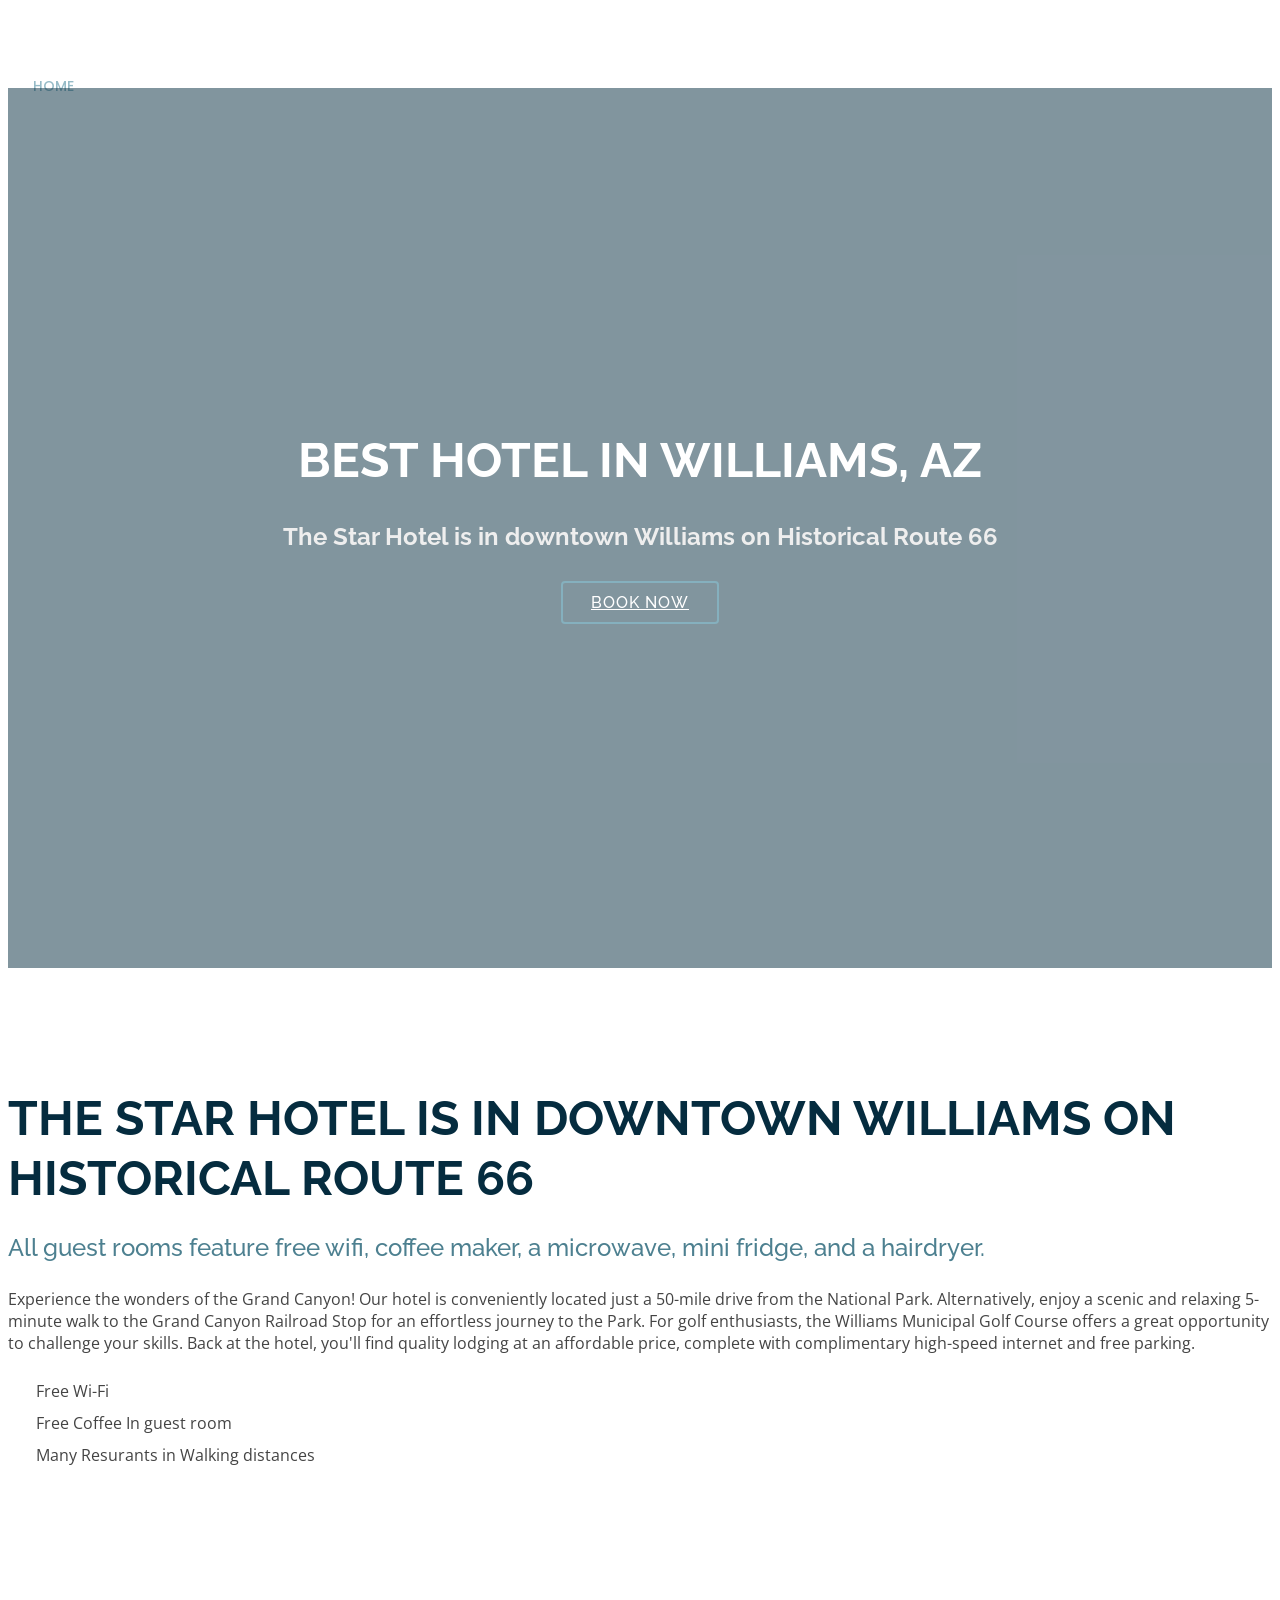
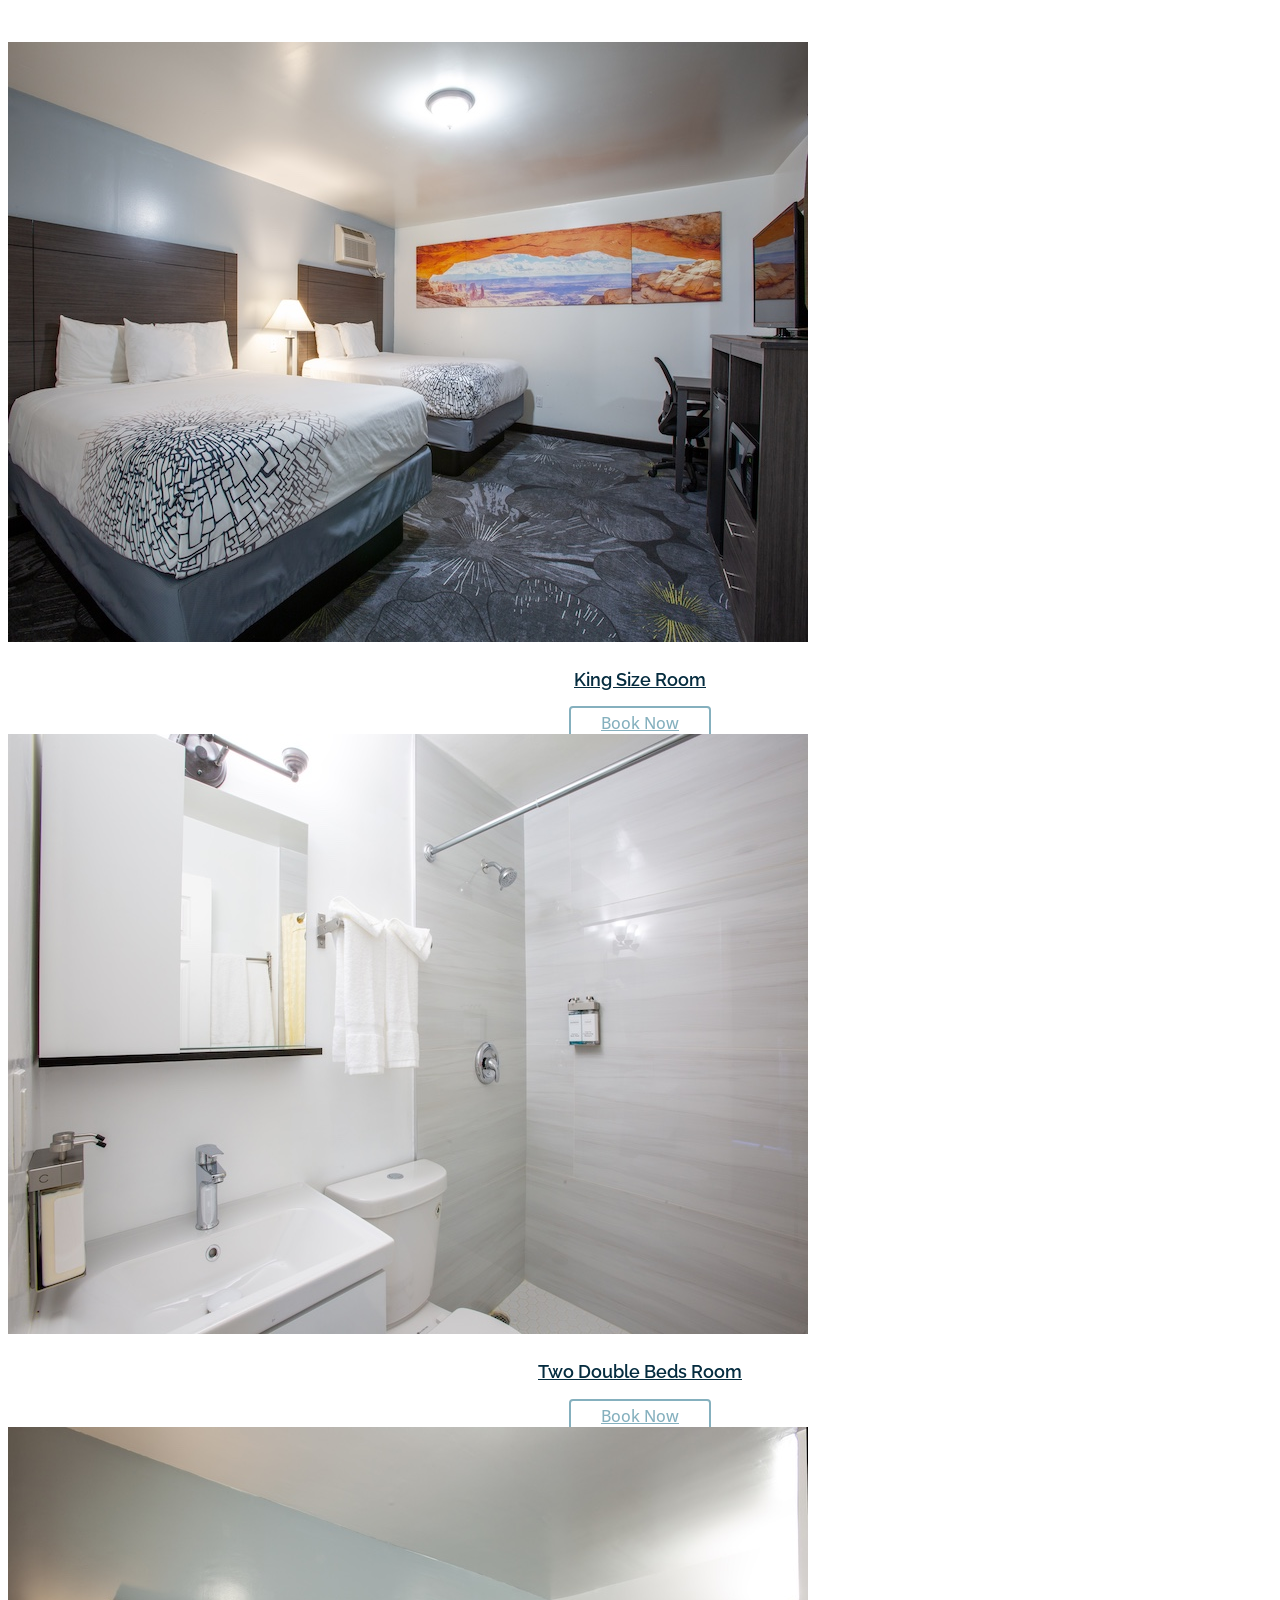
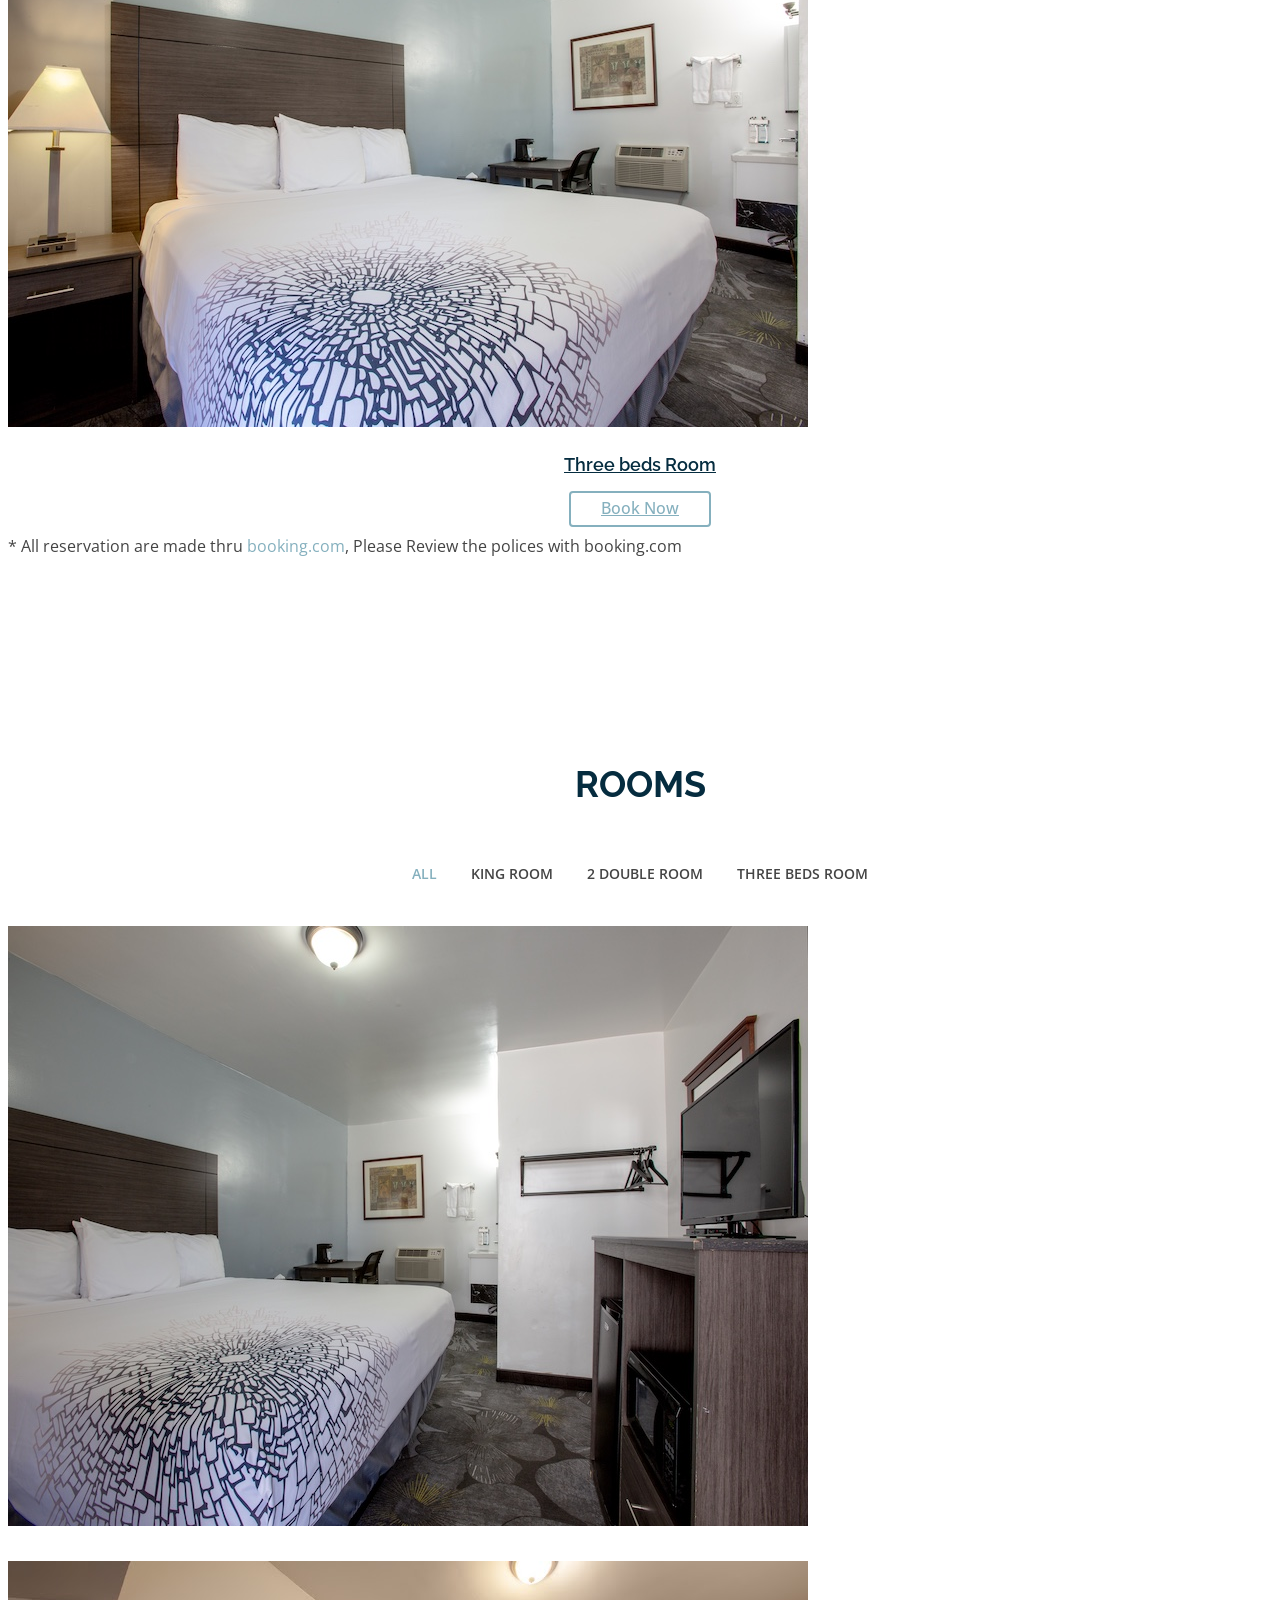
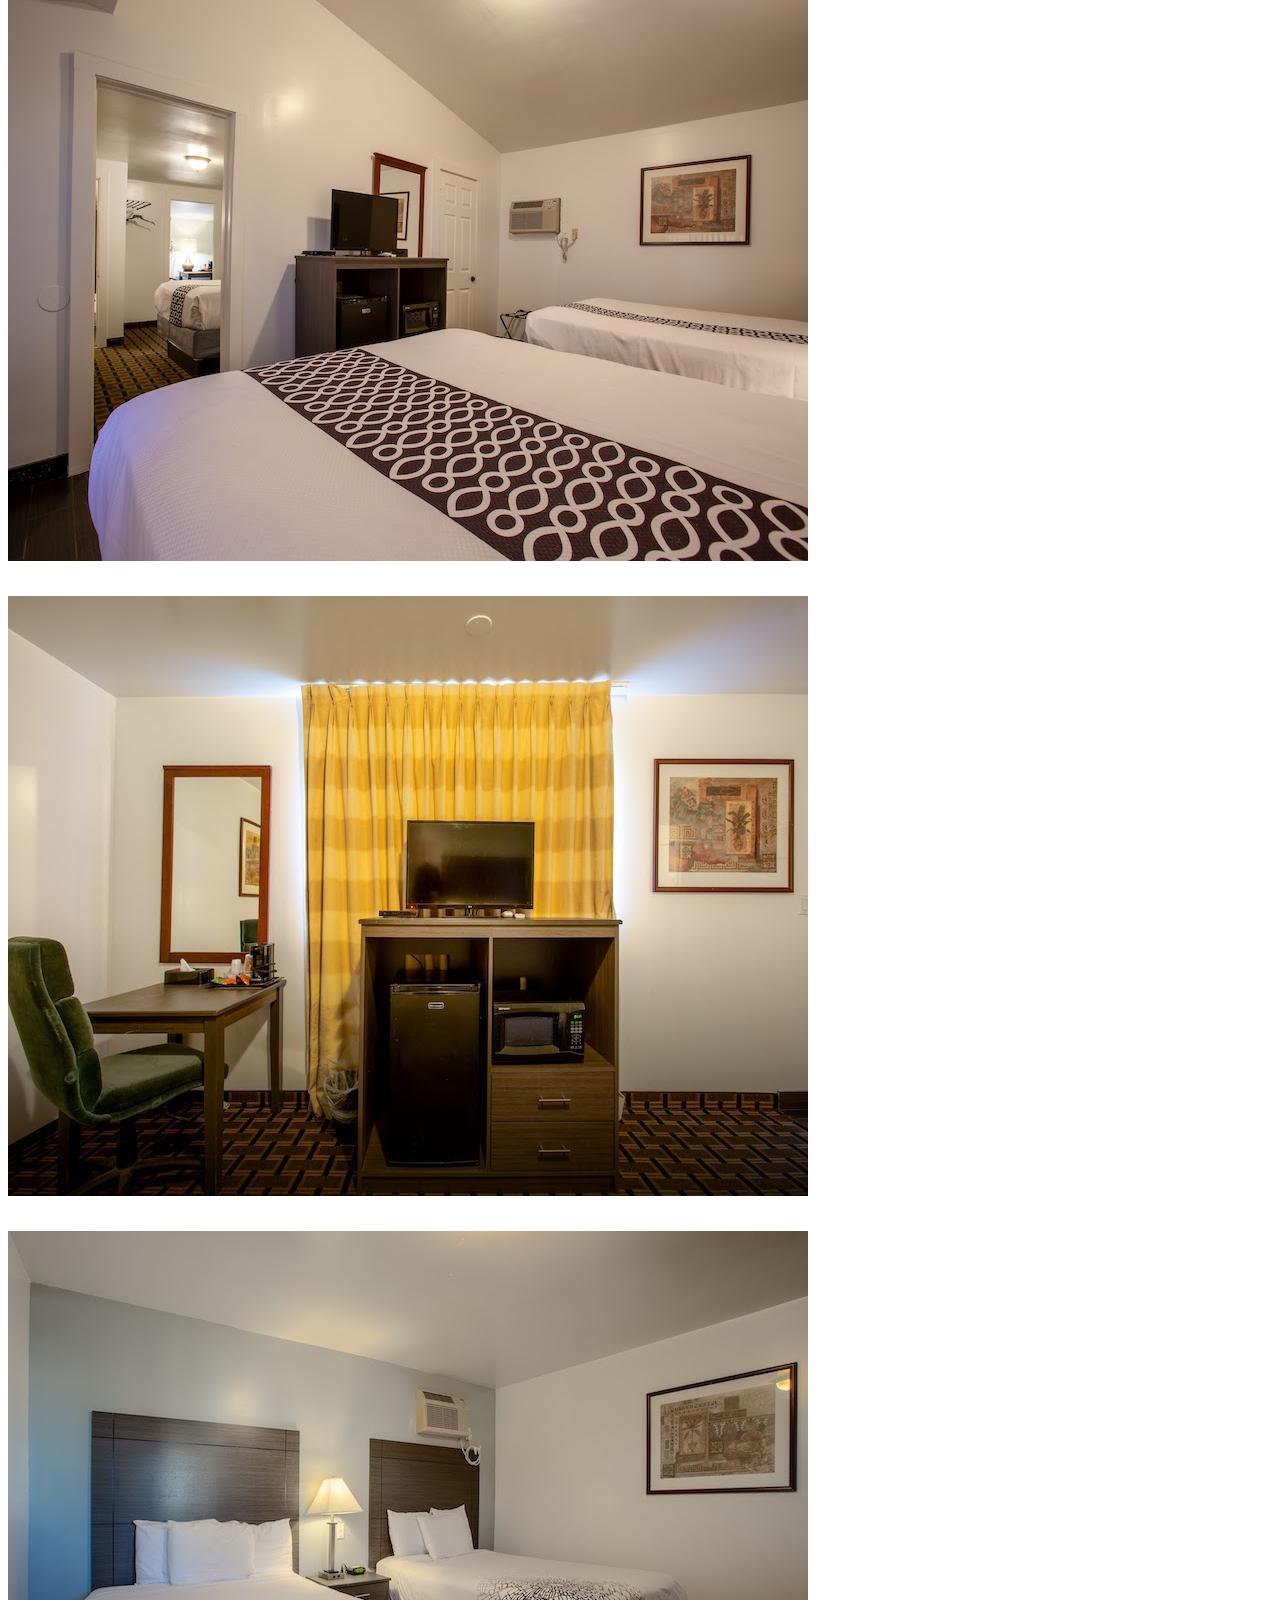
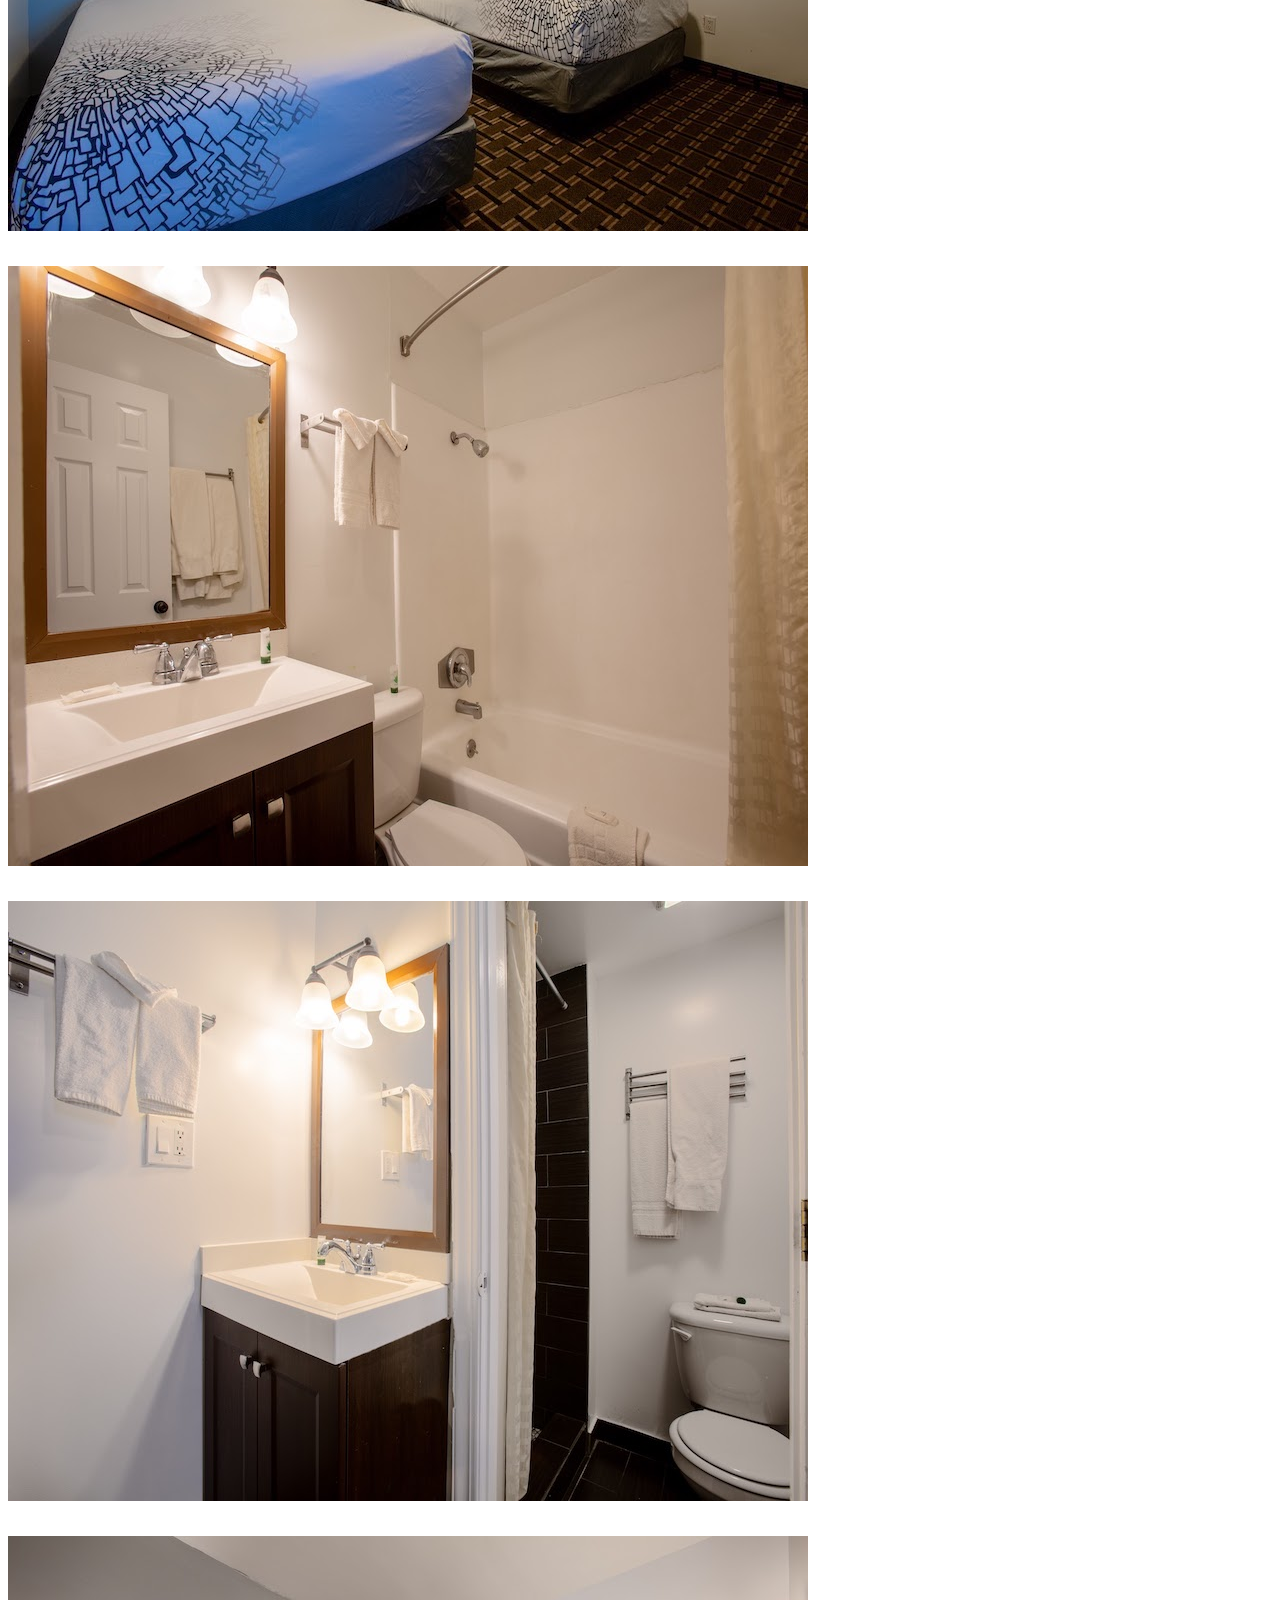
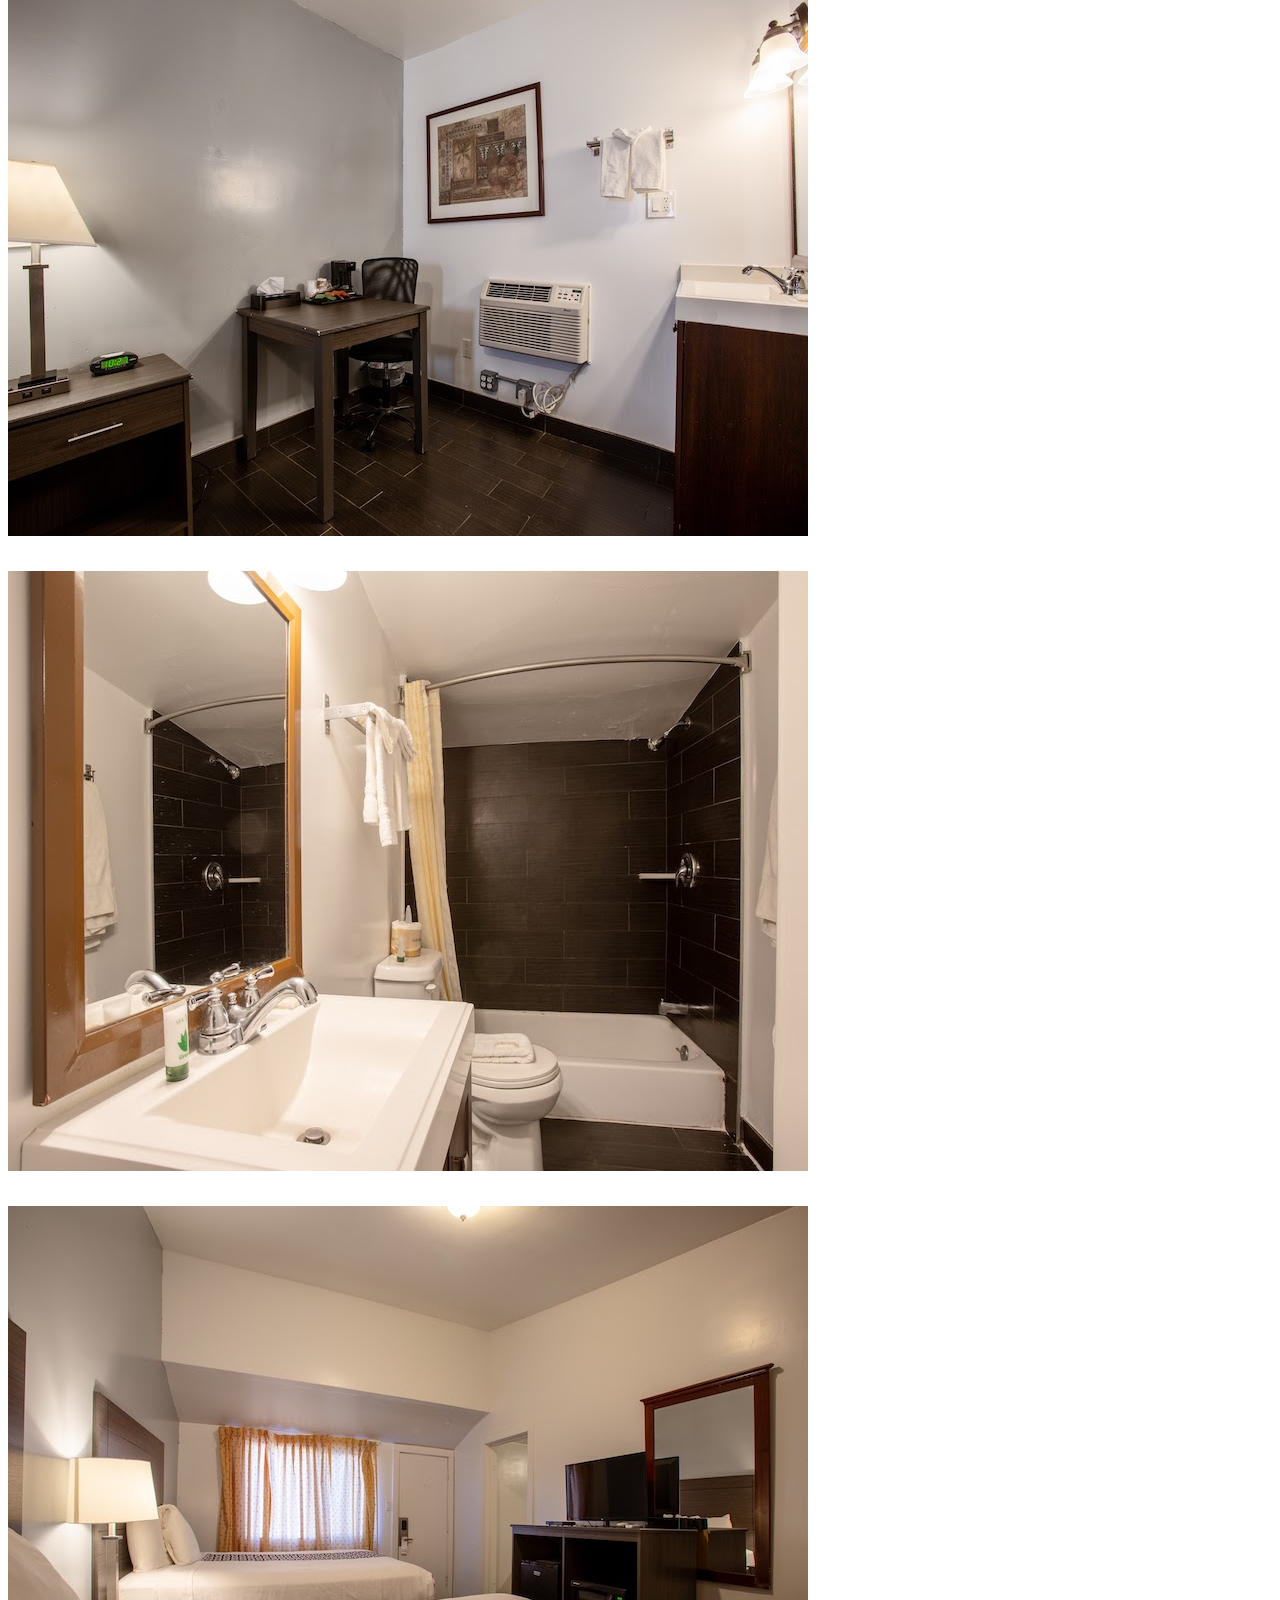
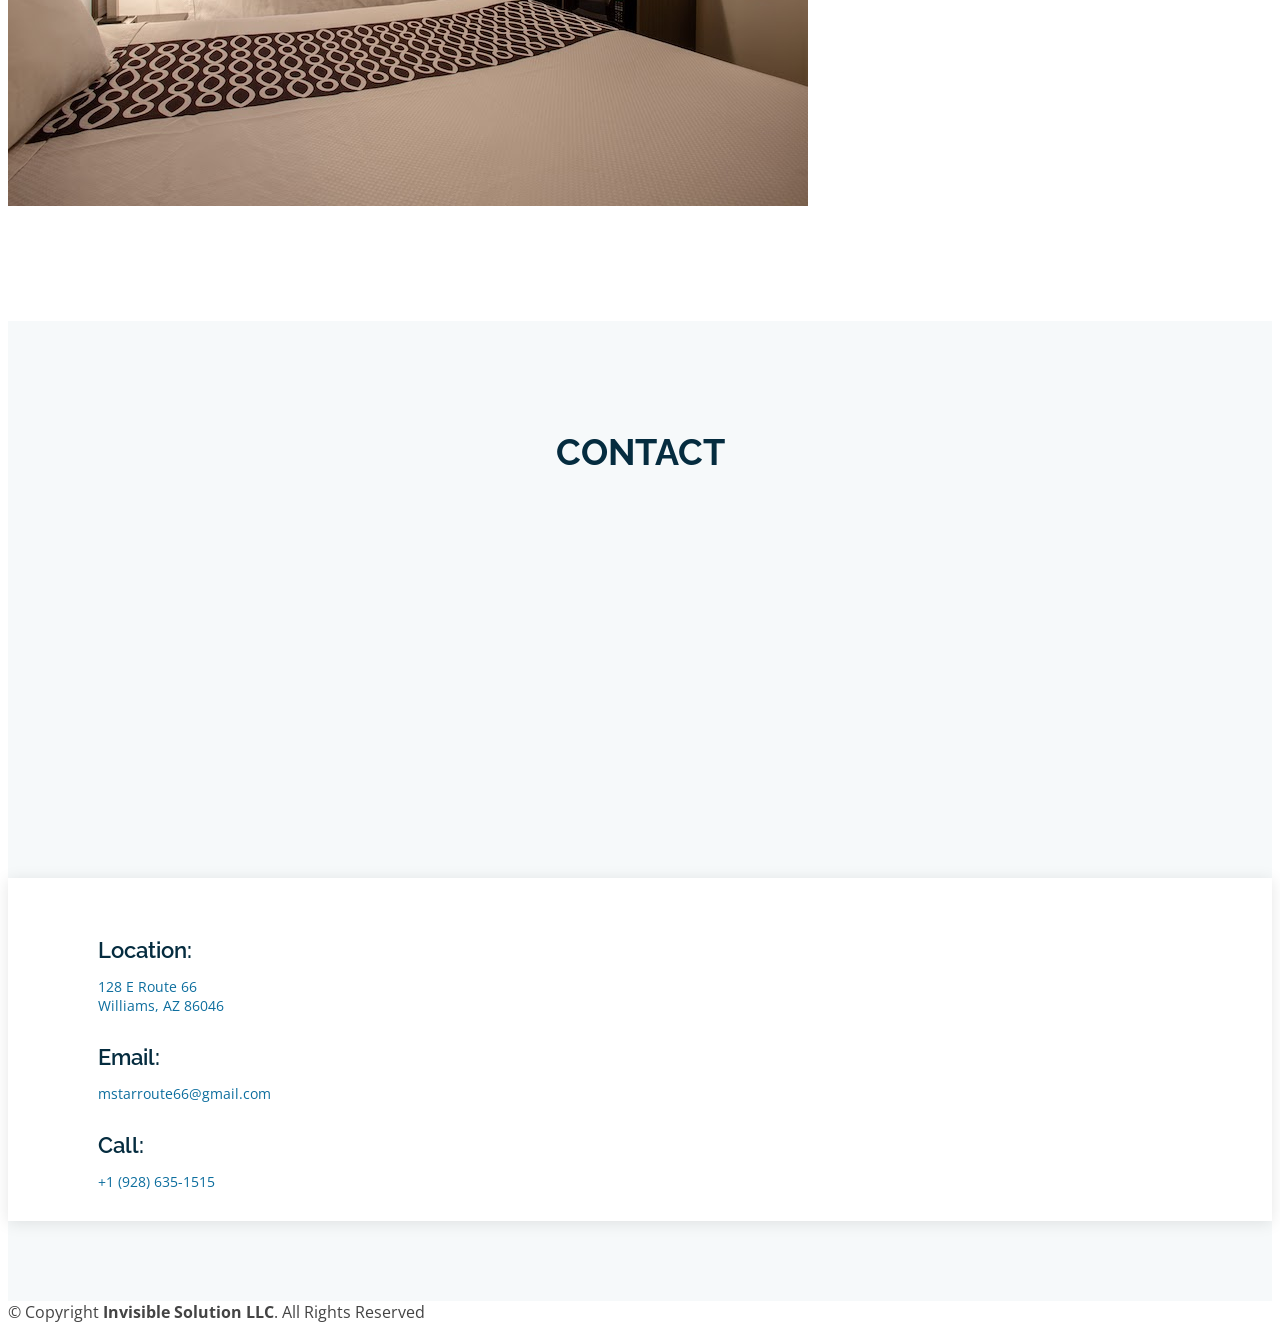
==== index.html @ 658d5974 "update images" ====
<!DOCTYPE html>
<html lang="en">

<head>
  <meta charset="utf-8">
  <meta content="width=device-width, initial-scale=1.0" name="viewport">

  <title>Star Hotel - Affordable Lodging in Williams, AZ Near Grand Canyon</title>
  <meta name="description" content="Stay at Star Hotel in Williams, AZ. Affordable, pet-friendly lodging near Route 66 and Grand Canyon Railway. Free Wi-Fi, parking, and more.">
  <meta name="keywords" content="Williams Arizona hotels, Grand Canyon hotels, Route 66 lodging, pet-friendly hotels, affordable hotels in Williams AZ">
  <meta name="robots" content="index, follow">

  <!-- Favicons -->
  <link href="assets/img/portfolio/fevicon.png" rel="icon">
  <link href="assets/img/apple-touch-icon.png" rel="apple-touch-icon">

  <!-- Google Fonts -->
  <link href="https://fonts.googleapis.com/css?family=Open+Sans:300,300i,400,400i,600,600i,700,700i|Raleway:300,300i,400,400i,500,500i,600,600i,700,700i|Poppins:300,300i,400,400i,500,500i,600,600i,700,700i" rel="stylesheet">

  <!-- Vendor CSS Files -->
  <link href="assets/vendor/bootstrap/css/bootstrap.min.css" rel="stylesheet">
  <link href="assets/vendor/icofont/icofont.min.css" rel="stylesheet">
  <link href="assets/vendor/boxicons/css/boxicons.min.css" rel="stylesheet">
  <link href="assets/vendor/remixicon/remixicon.css" rel="stylesheet">
  <link href="assets/vendor/owl.carousel/assets/owl.carousel.min.css" rel="stylesheet">
  <link href="assets/vendor/venobox/venobox.css" rel="stylesheet">

  <!-- Template Main CSS File -->
  <link href="assets/css/style.css" rel="stylesheet">
</head>

<!-- ======= Header ======= -->
<header id="header" class="fixed-top d-flex align-items-center header-transparent">
  <div class="container d-flex align-items-center">

    <div class="logo mr-auto">
      <h1 class="text-light"><a href="index.html"><span>Star Hotel</span></a></h1>
      <!-- Uncomment below if you prefer to use an image logo -->
      <!-- <a href="index.html"><img src="assets/img/logo.png" alt="" class="img-fluid"></a>-->
    </div>

    <nav class="nav-menu d-none d-lg-block">
      <ul>
        <li class="active"><a href="index.html">Home</a></li>
        <li><a href="#about">About</a></li>
        <li><a href="#portfolio">Rooms</a></li>

      </ul>
    </nav><!-- .nav-menu -->

  </div>
</header><!-- End Header -->

<!-- ======= Hero Section ======= -->
<section id="hero">
  <div class="hero-container">
    <h1>Best Hotel in Williams, AZ</h1>
    <h2>The Star Hotel is in downtown Williams on Historical Route 66</h2>
    <a href="https://www.booking.com/hotel/us/route-66-inn.en.html?aid=1714785&no_rooms=1&group_adults=2" class="btn-get-started scrollto">Book Now</a>
  </div>
</section><!-- End Hero -->

<main id="main">

  <!-- ======= About Section ======= -->
  <section id="about" class="about">
    <div class="container">

      <div class="row content">
        <div class="col-lg-6">
          <h2>The Star Hotel is in downtown Williams on Historical Route 66</h2>
          <h3>All guest rooms feature free wifi, coffee maker, a microwave, mini fridge, and a hairdryer.</h3>
        </div>
        <div class="col-lg-6 pt-4 pt-lg-0">
          <p>
            Experience the wonders of the Grand Canyon! Our hotel is conveniently located just a 50-mile drive from the National Park. Alternatively, enjoy a scenic and relaxing 5-minute walk to the Grand Canyon Railroad Stop for an effortless journey to the Park. For golf enthusiasts, the Williams Municipal Golf Course offers a great opportunity to challenge your skills. Back at the hotel, you'll find quality lodging at an affordable price, complete with complimentary high-speed internet and free parking.
          </p>
          <ul>
            <li><i class="ri-check-double-line"></i> Free Wi-Fi</li>
            <li><i class="ri-check-double-line"></i> Free Coffee In guest room</li>
            <li><i class="ri-check-double-line"></i> Many Resurants in Walking distances</li>
          </ul>
        </div>
      </div>

    </div>
  </section><!-- End About Section -->

  <!-- ======= Services Section ======= -->
  <!-- End Services Section -->

  <!-- ======= Featured Section ======= -->
  <section id="featured" class="featured">
    <div class="container">

      <div class="row">
        <div class="col-lg-4 col-md-6 d-flex align-items-stretch mb-5 mb-lg-0">
          <div class="card">
            <img src="assets/img/featured-1.jpg" class="card-img-top" alt="King Size Room">
            <div class="card-body">
              <h5 class="card-title"><a href="">King Size Room</a></h5>
              <a href="https://www.booking.com/hotel/us/route-66-inn.en.html?aid=1714785&no_rooms=1&group_adults=2" class="btn">Book Now</a>
            </div>
          </div>
        </div>
        <div class="col-lg-4 col-md-6 d-flex align-items-stretch mb-5 mb-lg-0">
          <div class="card">
            <img src="assets/img/featured-2.jpg" class="card-img-top" alt="Two Double Beds ">
            <div class="card-body">
              <h5 class="card-title"><a href="">Two Double Beds Room</a></h5>
              <a href="https://www.booking.com/hotel/us/route-66-inn.en.html?aid=1714785&no_rooms=1&group_adults=2" class="btn">Book Now</a>
            </div>
          </div>
        </div>
        <div class="col-lg-4 col-md-6 d-flex align-items-stretch mb-5 mb-lg-0">
          <div class="card">
            <img src="assets/img/featured-3.jpg" class="card-img-top" alt="Queen Room">
            <div class="card-body">
              <h5 class="card-title"><a href="">Three beds Room</a></h5>
              <a href="https://www.booking.com/hotel/us/route-66-inn.en.html?aid=1714785&no_rooms=1&group_adults=2" class="btn">Book Now</a>
            </div>
          </div>
        </div>
      </div>
      <p>* All reservation are made thru <a>booking.com</a>, Please Review the polices with booking.com</p>
    </div>
  </section>

  <section id="portfolio" class="portfolio">
    <div class="container">

      <div class="section-title">
        <h2>Rooms</h2>
      </div>

      <div class="row">
        <div class="col-lg-12 d-flex justify-content-center">
          <ul id="portfolio-flters">
            <li data-filter="*" class="filter-active">All</li>
            <li data-filter=".filter-app">King Room</li>
            <li data-filter=".filter-card">2 Double Room</li>
            <li data-filter=".filter-web">Three Beds Room</li>
          </ul>
        </div>
      </div>

      <div class="row portfolio-container">

        <div class="col-lg-4 col-md-6 portfolio-item filter-app">
          <img src="assets/img/portfolio/portfolio-1.jpg" class="img-fluid" alt="">
        </div>

        <div class="col-lg-4 col-md-6 portfolio-item filter-web">
          <img src="assets/img/portfolio/portfolio-2.jpg" class="img-fluid" alt="">
        </div>

        <div class="col-lg-4 col-md-6 portfolio-item filter-app">
          <img src="assets/img/portfolio/portfolio-3.jpg" class="img-fluid" alt="">
        </div>

        <div class="col-lg-4 col-md-6 portfolio-item filter-card">
          <img src="assets/img/portfolio/portfolio-4.jpg" class="img-fluid" alt="">
        </div>

        <div class="col-lg-4 col-md-6 portfolio-item filter-web">
          <img src="assets/img/portfolio/portfolio-5.jpg" class="img-fluid" alt="">
        </div>

        <div class="col-lg-4 col-md-6 portfolio-item filter-app">
          <img src="assets/img/portfolio/portfolio-6.jpg" class="img-fluid" alt="">
        </div>

        <div class="col-lg-4 col-md-6 portfolio-item filter-card">
          <img src="assets/img/portfolio/portfolio-7.jpg" class="img-fluid" alt="">
        </div>

        <div class="col-lg-4 col-md-6 portfolio-item filter-card">
          <img src="assets/img/portfolio/portfolio-8.jpg" class="img-fluid" alt="">
        </div>

        <div class="col-lg-4 col-md-6 portfolio-item filter-web">
          <img src="assets/img/portfolio/portfolio-9.jpg" class="img-fluid" alt="">
        </div>

      </div>

    </div>
  </section>

  <section id="contact" class="contact section-bg">
    <div class="container">

      <div class="section-title">
        <h2>Contact</h2>

      </div>
    </div>
    <div class="map">
      <iframe style="border:0; width: 100%; height: 350px;" src="https://www.google.com/maps/embed?pb=!1m18!1m12!1m3!1d719.8378842948953!2d-112.18651060102678!3d35.25116270906025!2m3!1f0!2f0!3f0!3m2!1i1024!2i768!4f13.1!3m3!1m2!1s0x87329ee3097bb7ef%3A0x871d4e9fe6e020e3!2sStar%20Hotel%20Route%2066-Grand%20Canyon!5e0!3m2!1sen!2sus!4v1668122488972!5m2!1sen!2sus" frameborder="0" allowfullscreen=""></iframe>
    </div>
    <div class="container">
      <div class="row mt-5 justify-content-center">

        <div class="col-lg-10">

          <div class="info-wrap">
            <div class="row">
              <div class="col-lg-4 info">
                <i class="icofont-google-map"></i>
                <h4>Location:</h4>
                <p>128 E Route 66<br>Williams, AZ 86046</p>
              </div>

              <div class="col-lg-4 info mt-4 mt-lg-0">
                <i class="icofont-envelope"></i>
                <h4>Email:</h4>
                <p>mstarroute66@gmail.com</p>
              </div>

              <div class="col-lg-4 info mt-4 mt-lg-0">
                <i class="icofont-phone"></i>
                <h4>Call:</h4>
                <p>+1 (928) 635-1515</p>
              </div>
            </div>
          </div>

        </div>

      </div>


    </div>
  </section><!-- End Contact Section -->

</main><!-- End #main -->

<!-- ======= Footer ======= -->
<footer>
  <div>
    <div>
      &copy; Copyright <strong><span>Invisible Solution LLC</span></strong>. All Rights Reserved
    </div>
  </div>
</footer><!-- End Footer -->

<a href="#" class="back-to-top"><i class="icofont-simple-up"></i></a>

<!-- Vendor JS Files -->
<script src="assets/vendor/jquery/jquery.min.js"></script>
<script src="assets/vendor/bootstrap/js/bootstrap.bundle.min.js"></script>
<script src="assets/vendor/jquery.easing/jquery.easing.min.js"></script>
<script src="assets/vendor/php-email-form/validate.js"></script>
<script src="assets/vendor/owl.carousel/owl.carousel.min.js"></script>
<script src="assets/vendor/isotope-layout/isotope.pkgd.min.js"></script>
<script src="assets/vendor/venobox/venobox.min.js"></script>

<!-- Template Main JS File -->
<script src="assets/js/main.js"></script>

</body>

</html>
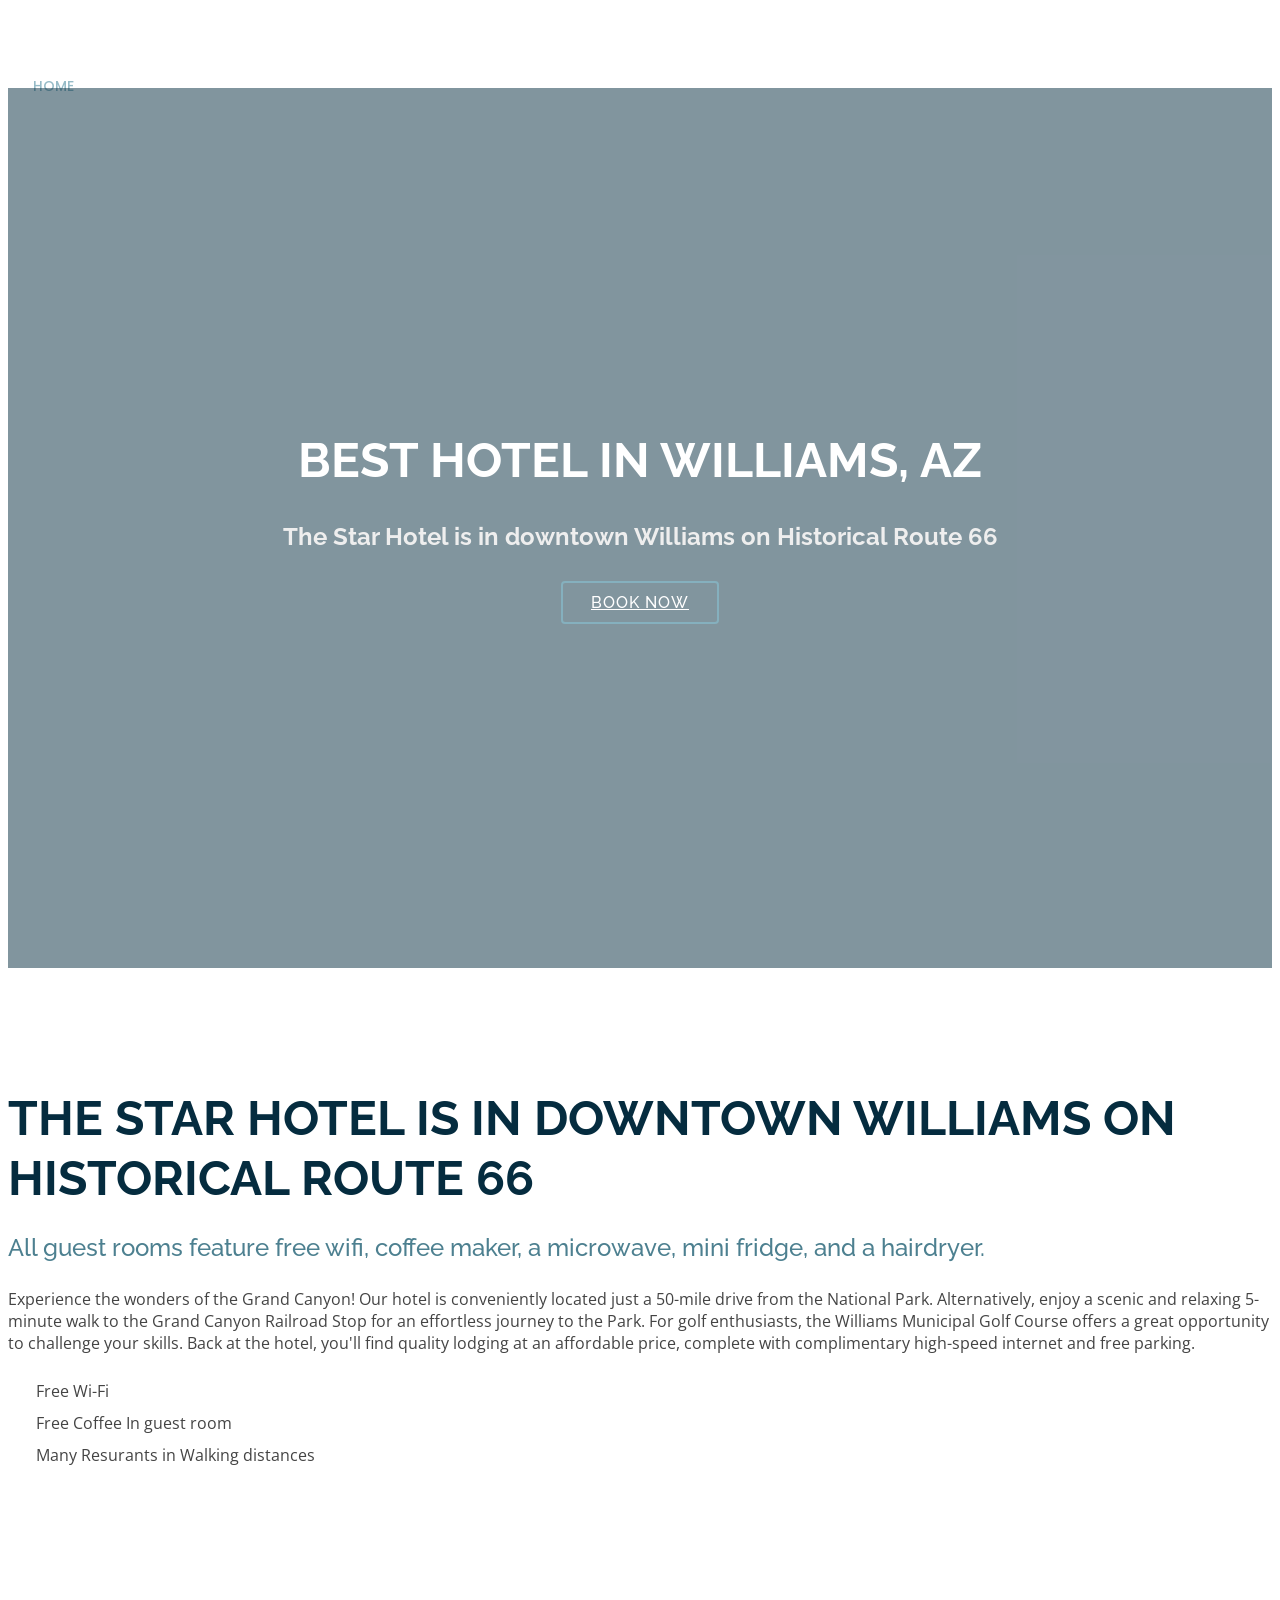
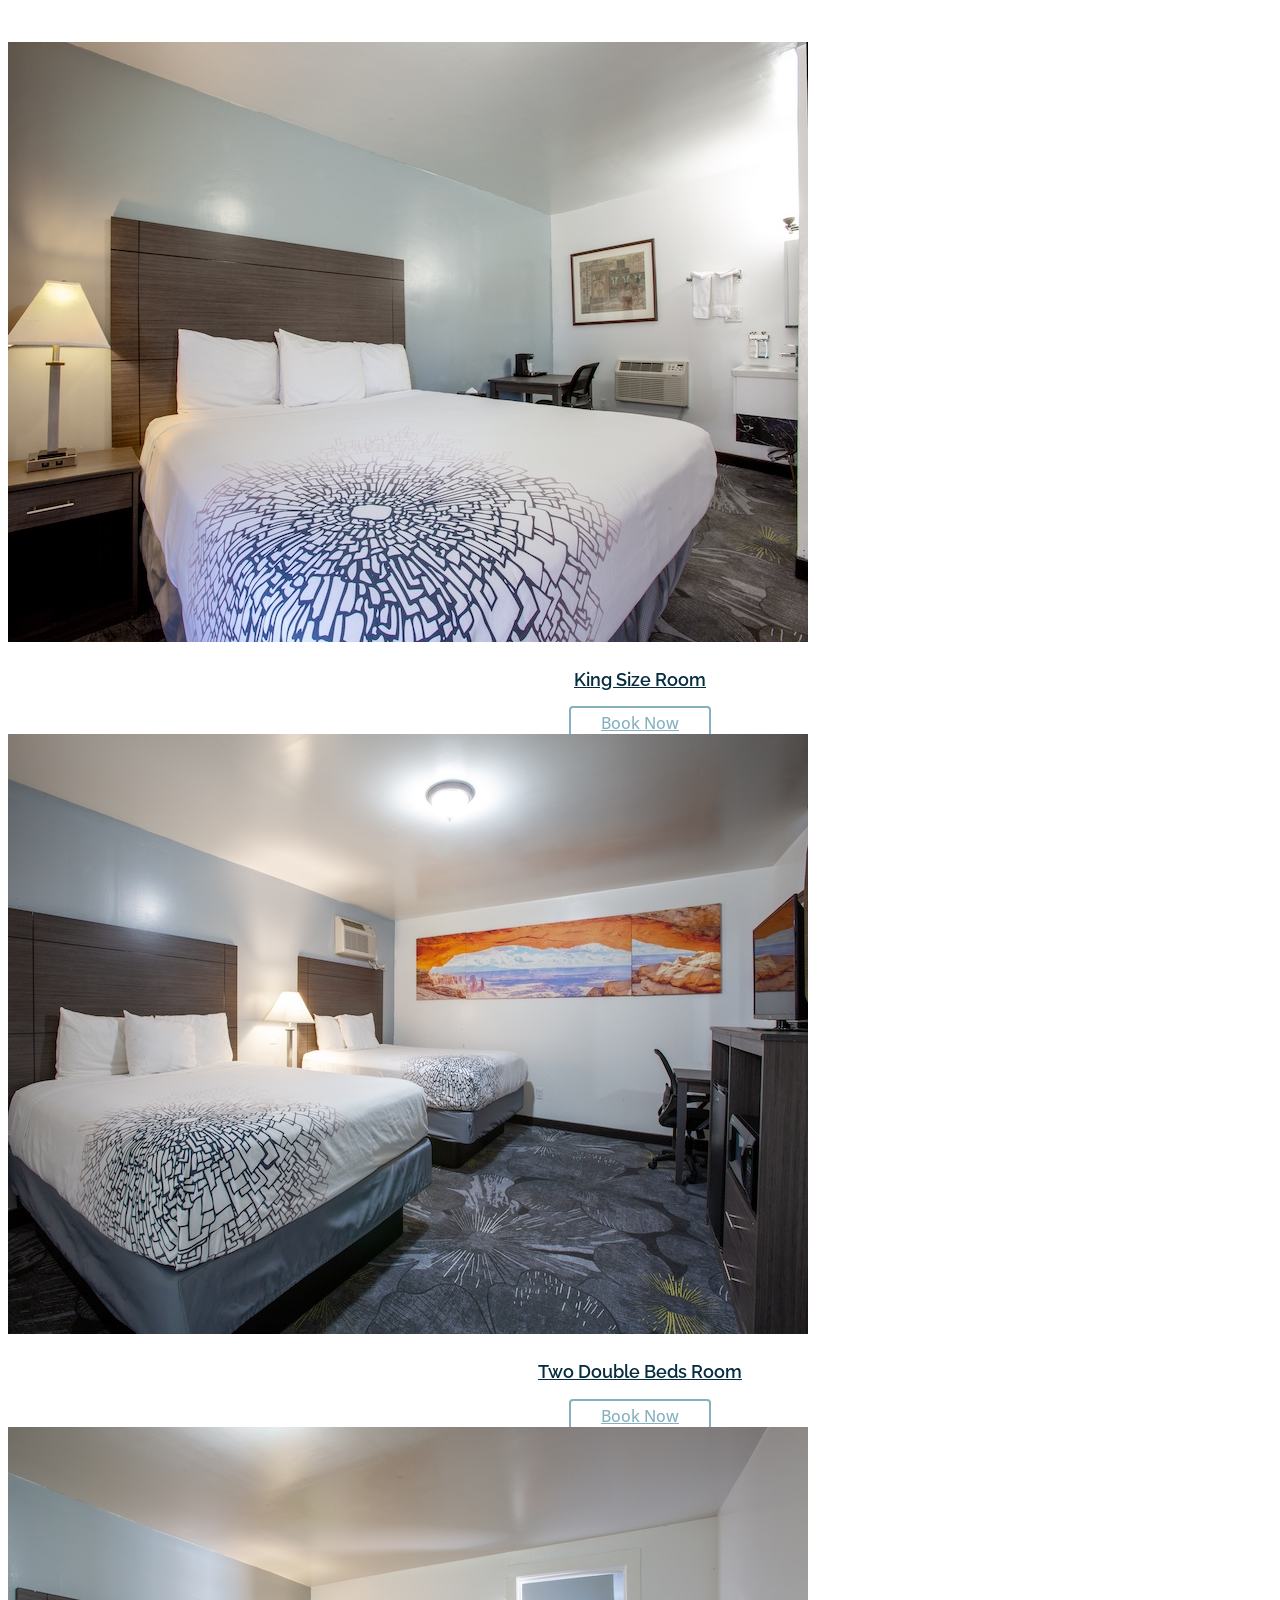
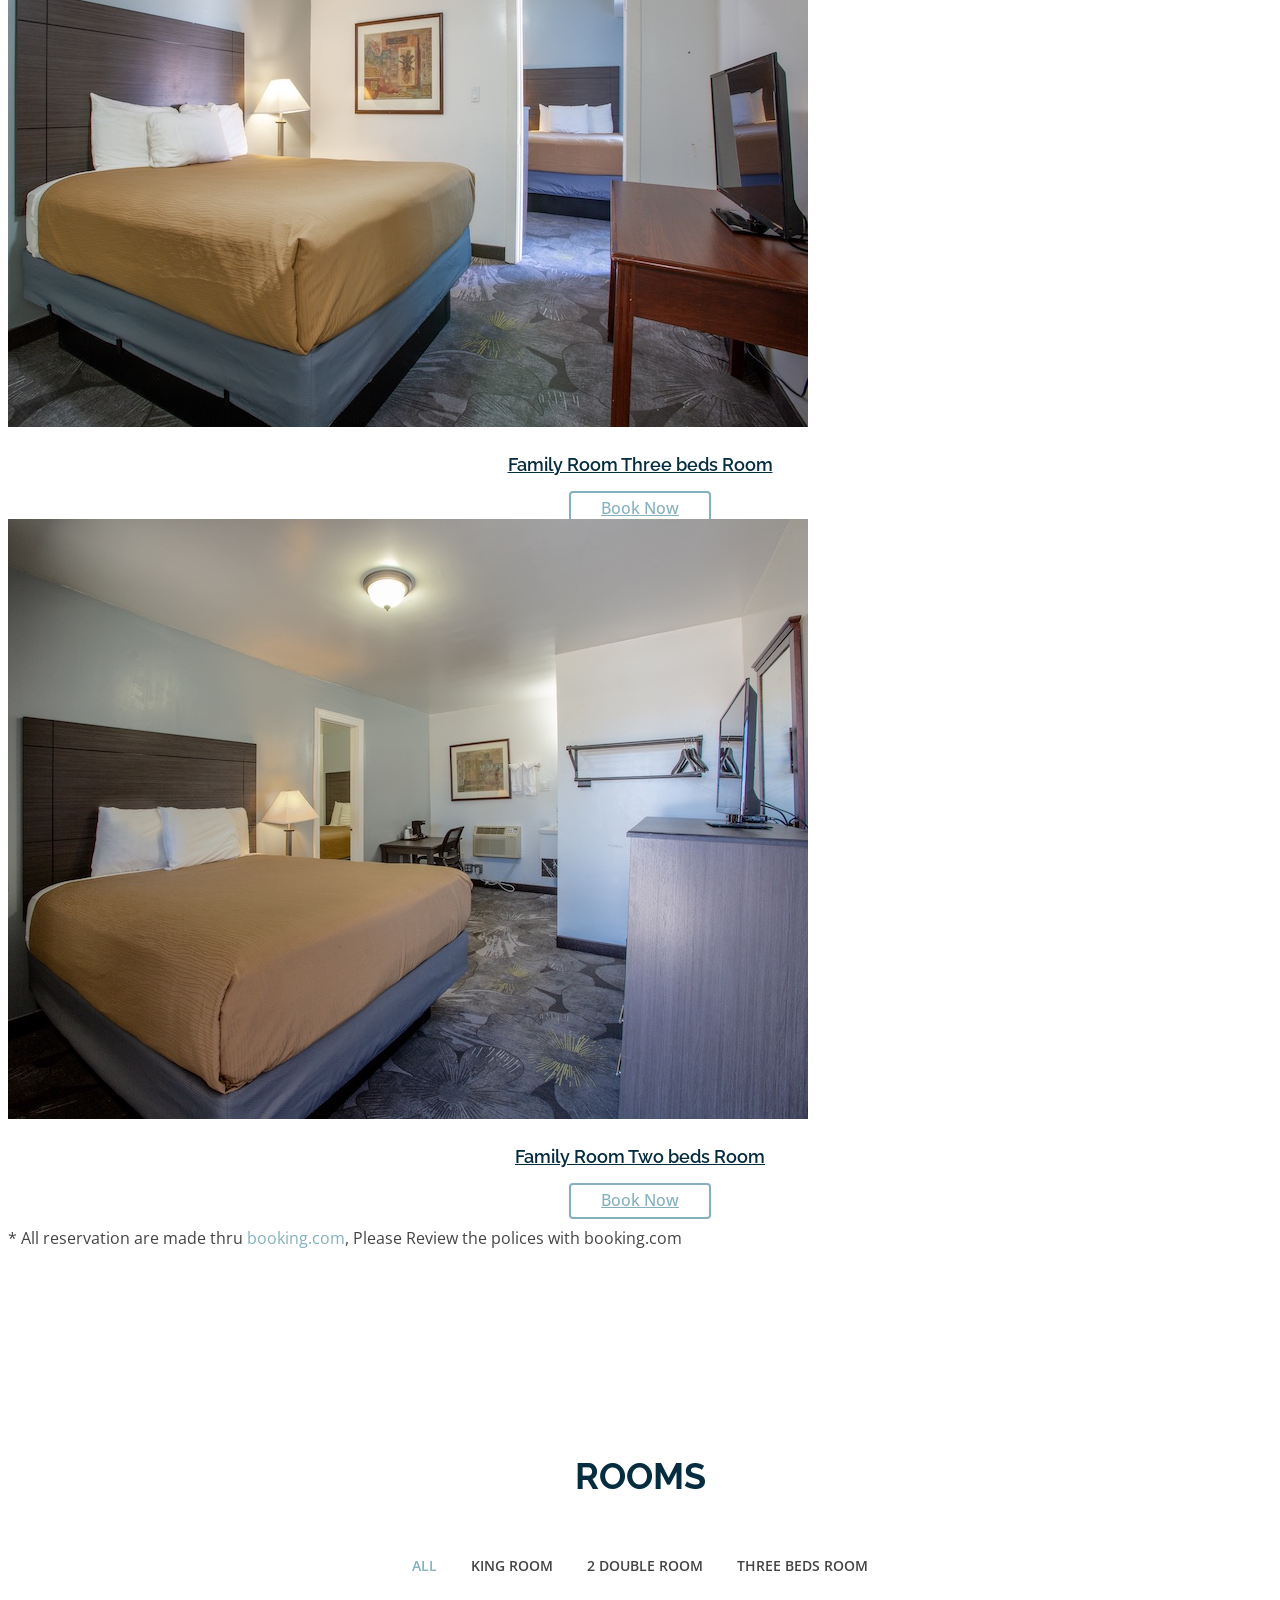
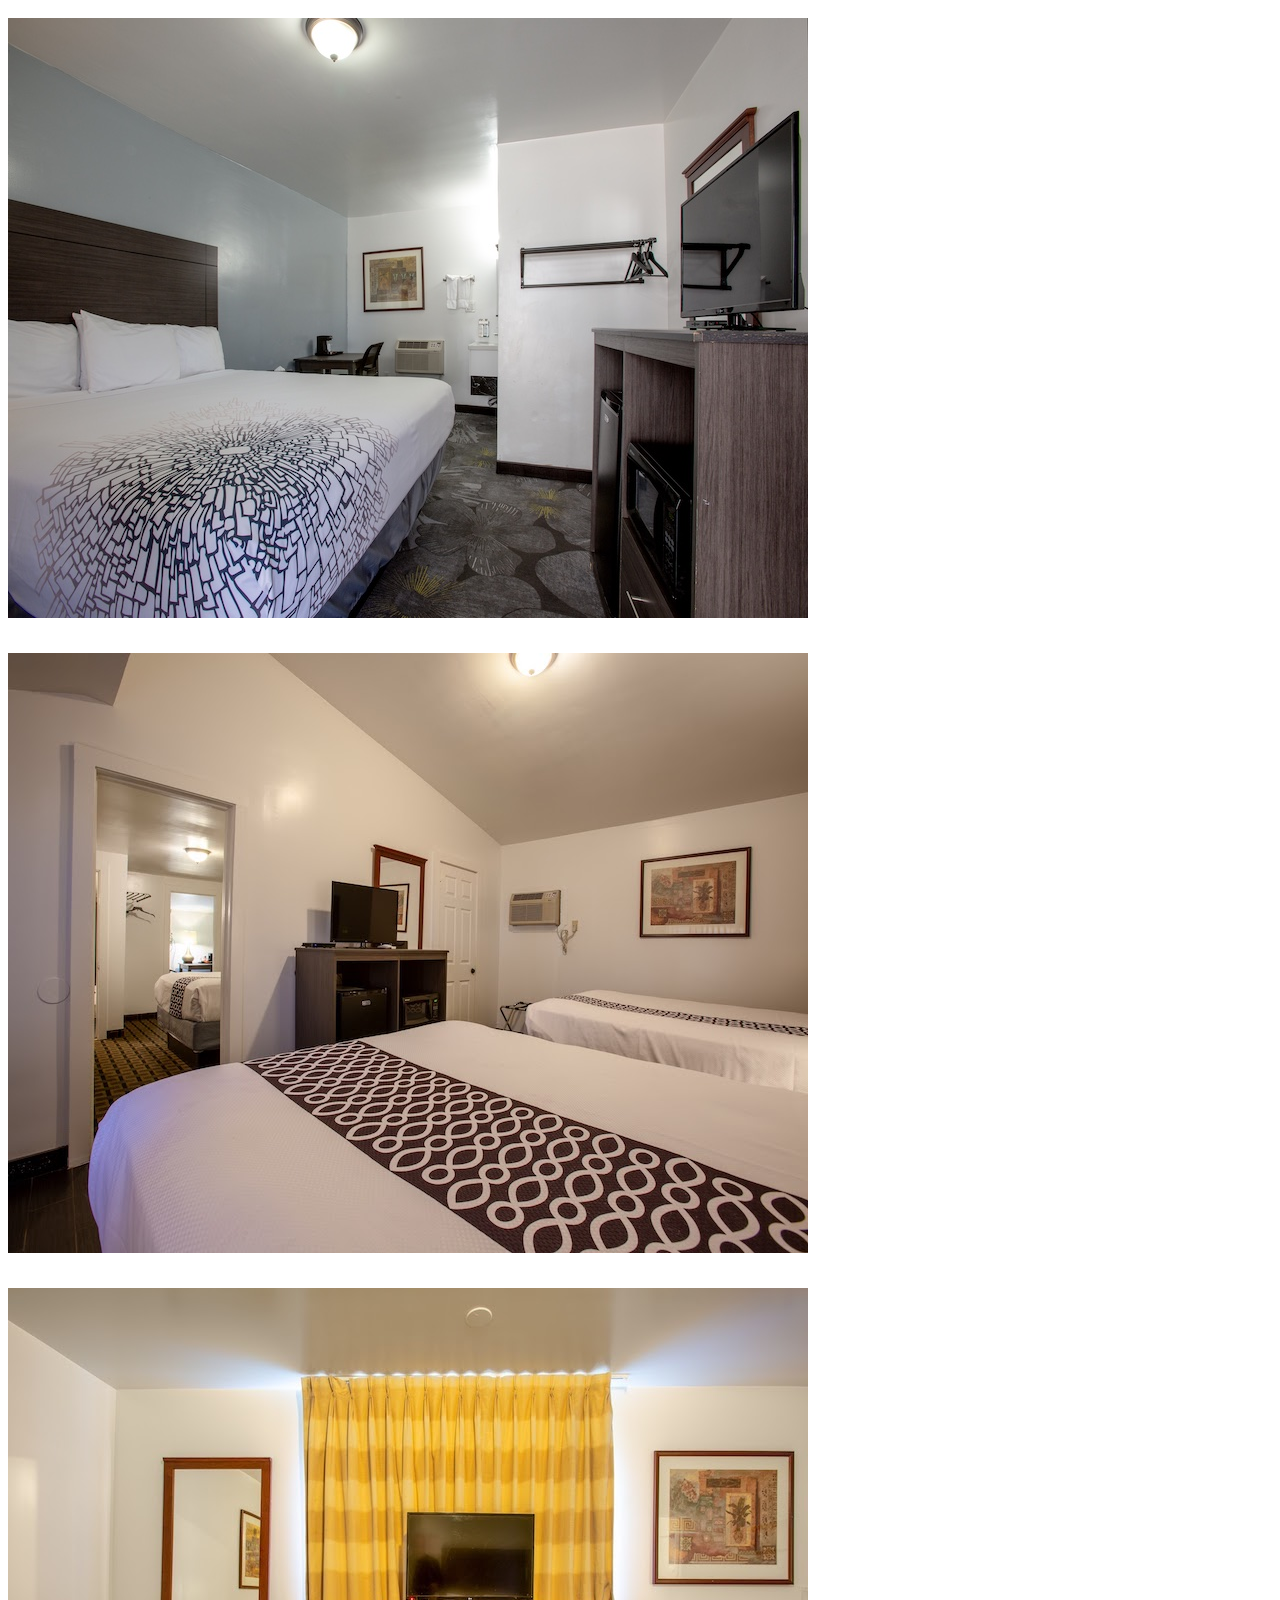
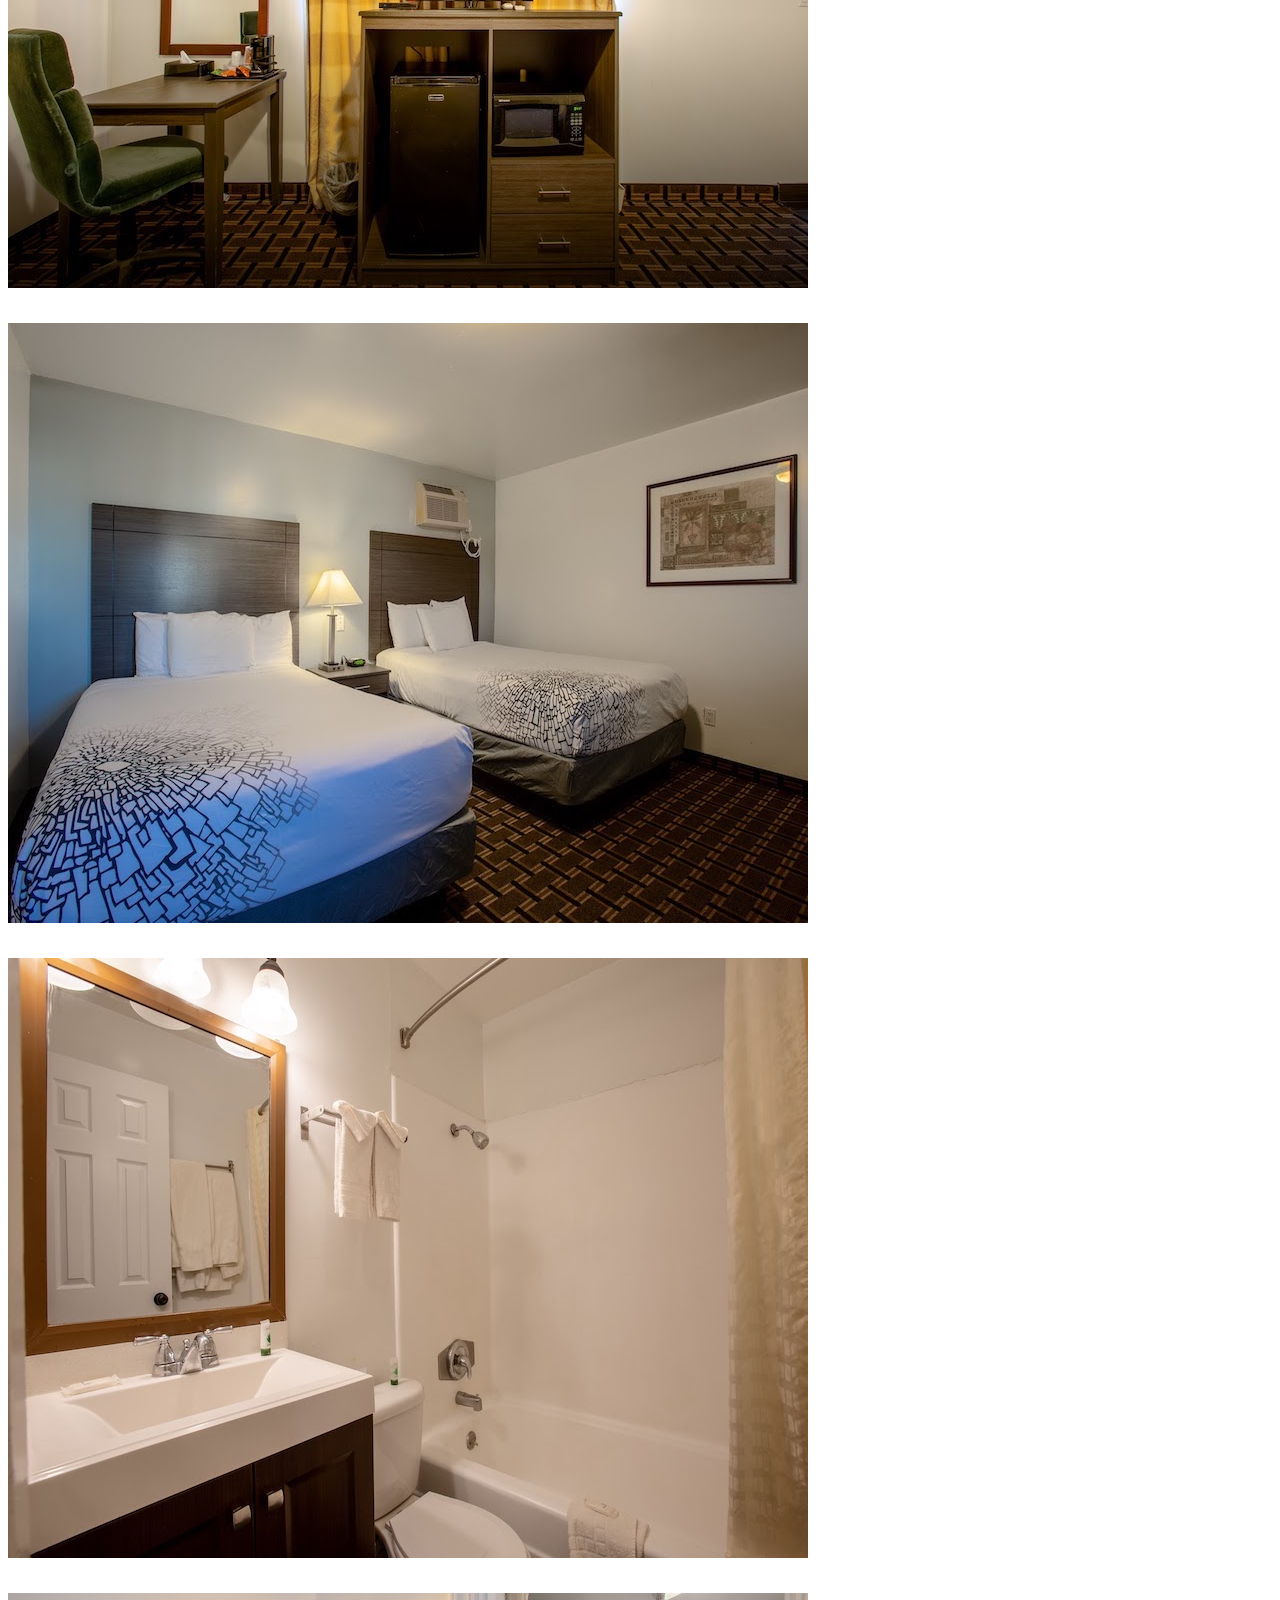
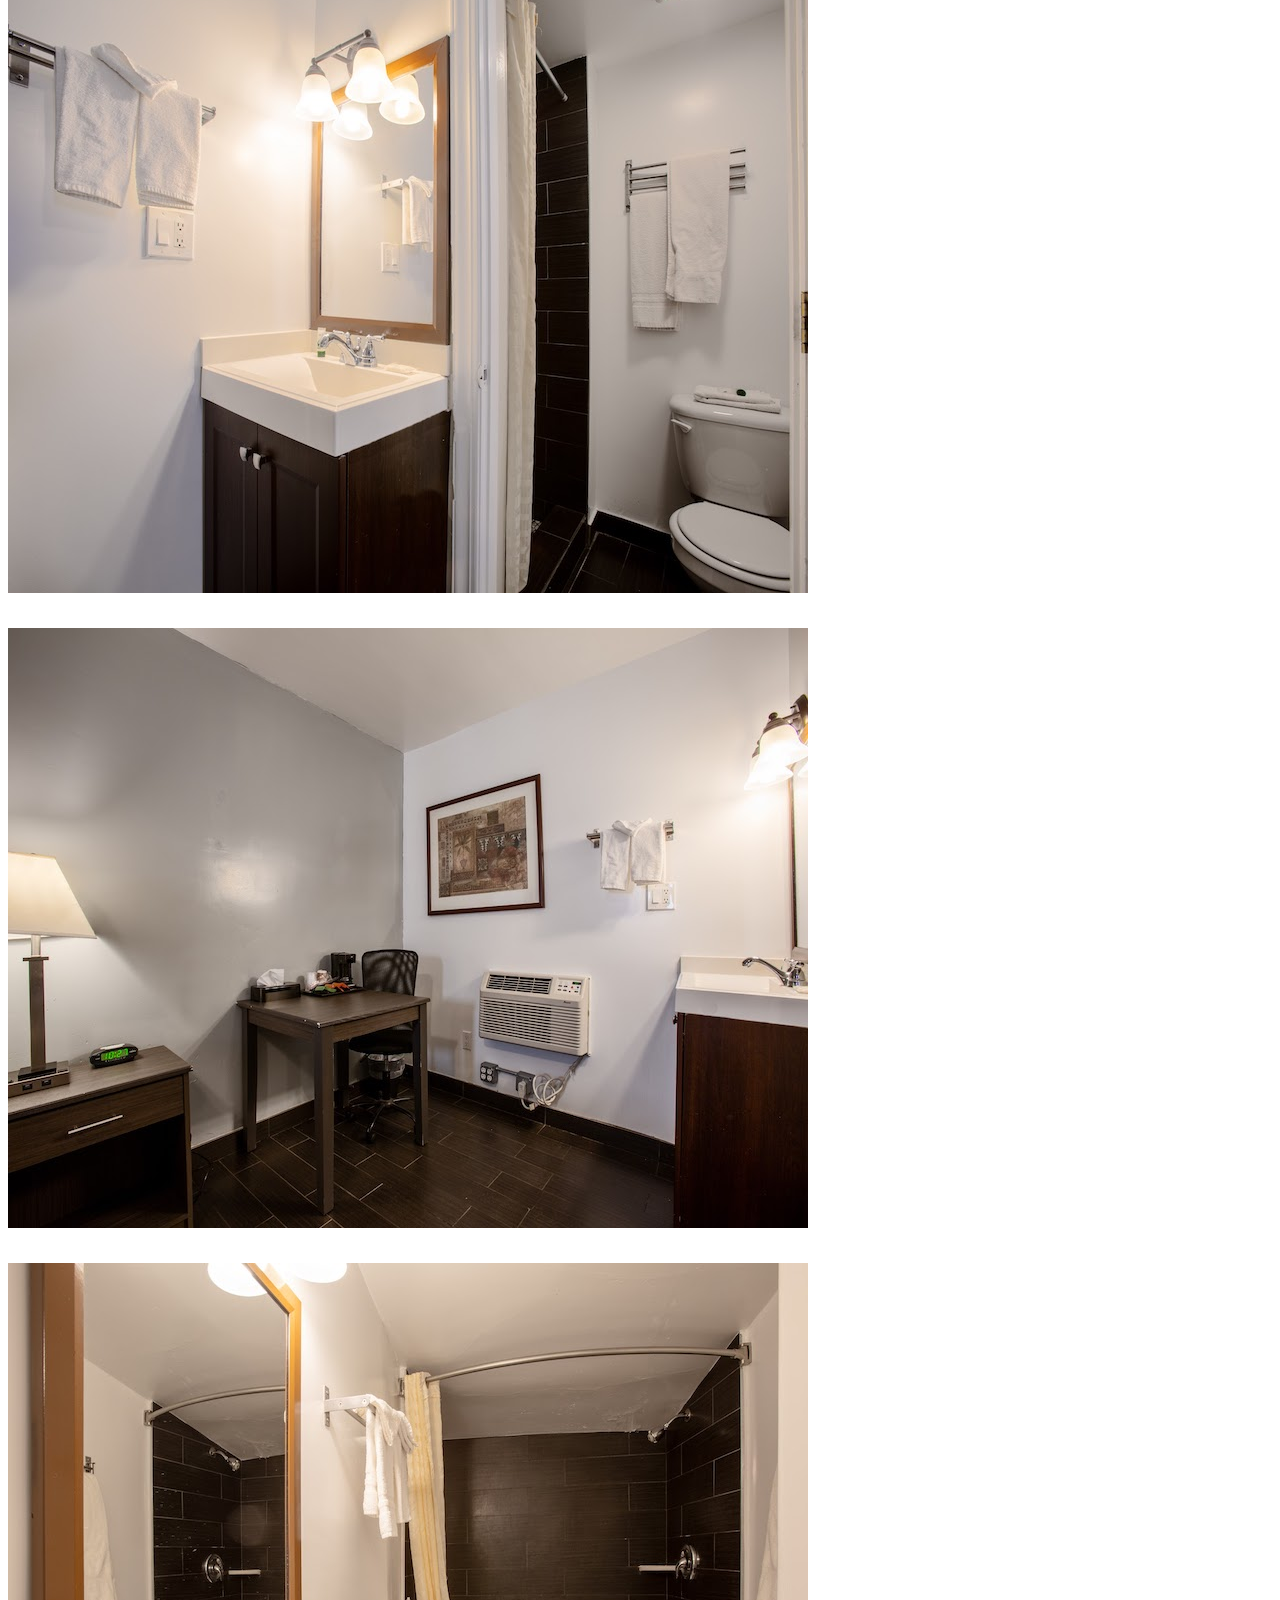
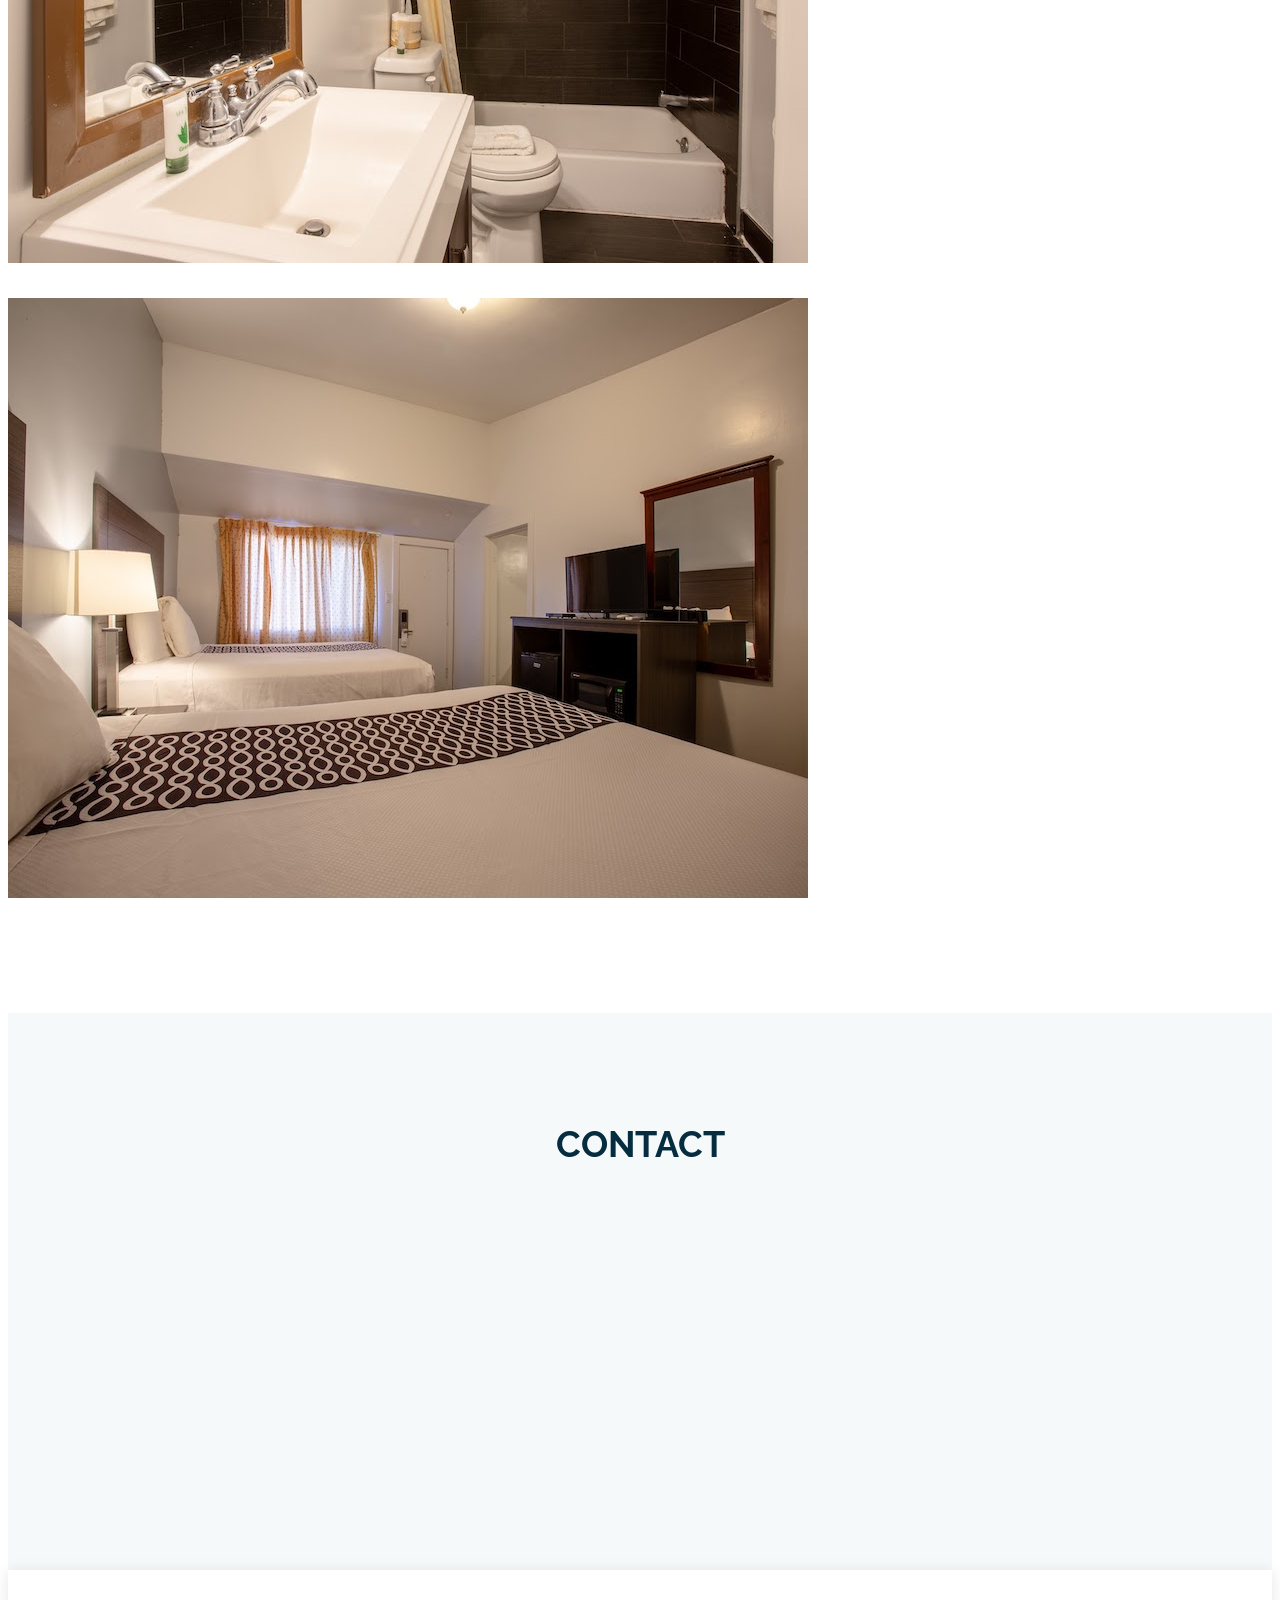
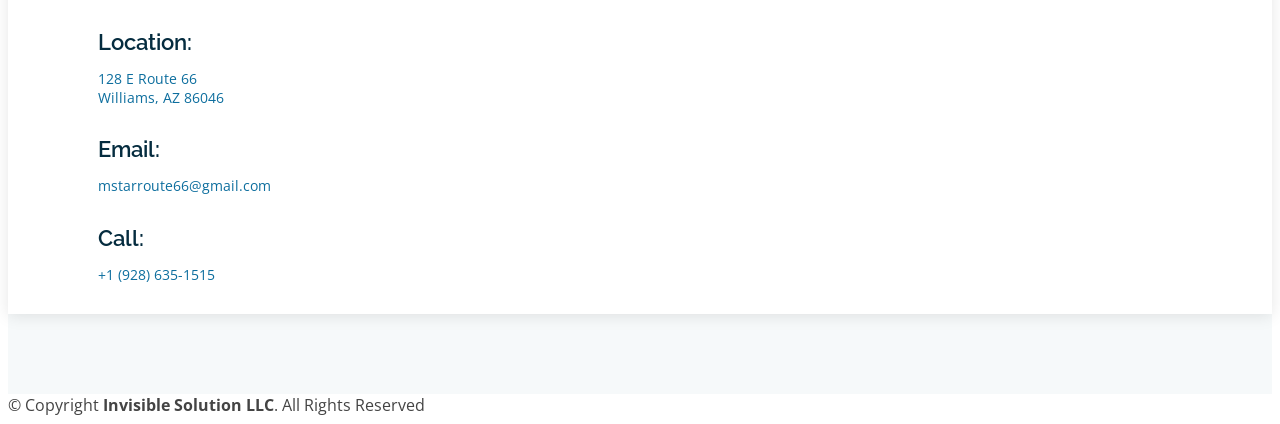
==== commit 1e5a5c83: "update images" ====
--- a/index.html
+++ b/index.html
@@ -94,29 +94,38 @@
     <div class="container">
 
       <div class="row">
-        <div class="col-lg-4 col-md-6 d-flex align-items-stretch mb-5 mb-lg-0">
-          <div class="card">
-            <img src="assets/img/featured-1.jpg" class="card-img-top" alt="King Size Room">
+        <div class="col-3 col-lg-3 col-md-6 d-flex align-items-stretch mb-5 mb-lg-0">
+          <div class="card">
+            <img src="assets/img/featured-3.jpg" class="card-img-top" alt="King Size Room">
             <div class="card-body">
               <h5 class="card-title"><a href="">King Size Room</a></h5>
               <a href="https://www.booking.com/hotel/us/route-66-inn.en.html?aid=1714785&no_rooms=1&group_adults=2" class="btn">Book Now</a>
             </div>
           </div>
         </div>
-        <div class="col-lg-4 col-md-6 d-flex align-items-stretch mb-5 mb-lg-0">
-          <div class="card">
-            <img src="assets/img/featured-2.jpg" class="card-img-top" alt="Two Double Beds ">
+        <div class="col-3 col-lg-3 col-md-6 d-flex align-items-stretch mb-5 mb-lg-0">
+          <div class="card">
+            <img src="assets/img/featured-1.jpg" class="card-img-top" alt="Two Double Beds ">
             <div class="card-body">
               <h5 class="card-title"><a href="">Two Double Beds Room</a></h5>
               <a href="https://www.booking.com/hotel/us/route-66-inn.en.html?aid=1714785&no_rooms=1&group_adults=2" class="btn">Book Now</a>
             </div>
           </div>
         </div>
-        <div class="col-lg-4 col-md-6 d-flex align-items-stretch mb-5 mb-lg-0">
-          <div class="card">
-            <img src="assets/img/featured-3.jpg" class="card-img-top" alt="Queen Room">
-            <div class="card-body">
-              <h5 class="card-title"><a href="">Three beds Room</a></h5>
+        <div class="col-3 col-lg-3 col-md-6 d-flex align-items-stretch mb-5 mb-lg-0">
+          <div class="card">
+            <img src="assets/img/featured-4.jpg" class="card-img-top" alt="Family Room 3 Beds">
+            <div class="card-body">
+              <h5 class="card-title"><a href="">Family Room Three beds Room</a></h5>
+              <a href="https://www.booking.com/hotel/us/route-66-inn.en.html?aid=1714785&no_rooms=1&group_adults=2" class="btn">Book Now</a>
+            </div>
+          </div>
+        </div>
+        <div class="col-3 col-lg-3 col-md-6 d-flex align-items-stretch mb-5 mb-lg-0">
+          <div class="card">
+            <img src="assets/img/featured-5.jpg" class="card-img-top" alt="Family Room 2 beds">
+            <div class="card-body">
+              <h5 class="card-title"><a href="">Family Room Two beds Room</a></h5>
               <a href="https://www.booking.com/hotel/us/route-66-inn.en.html?aid=1714785&no_rooms=1&group_adults=2" class="btn">Book Now</a>
             </div>
           </div>
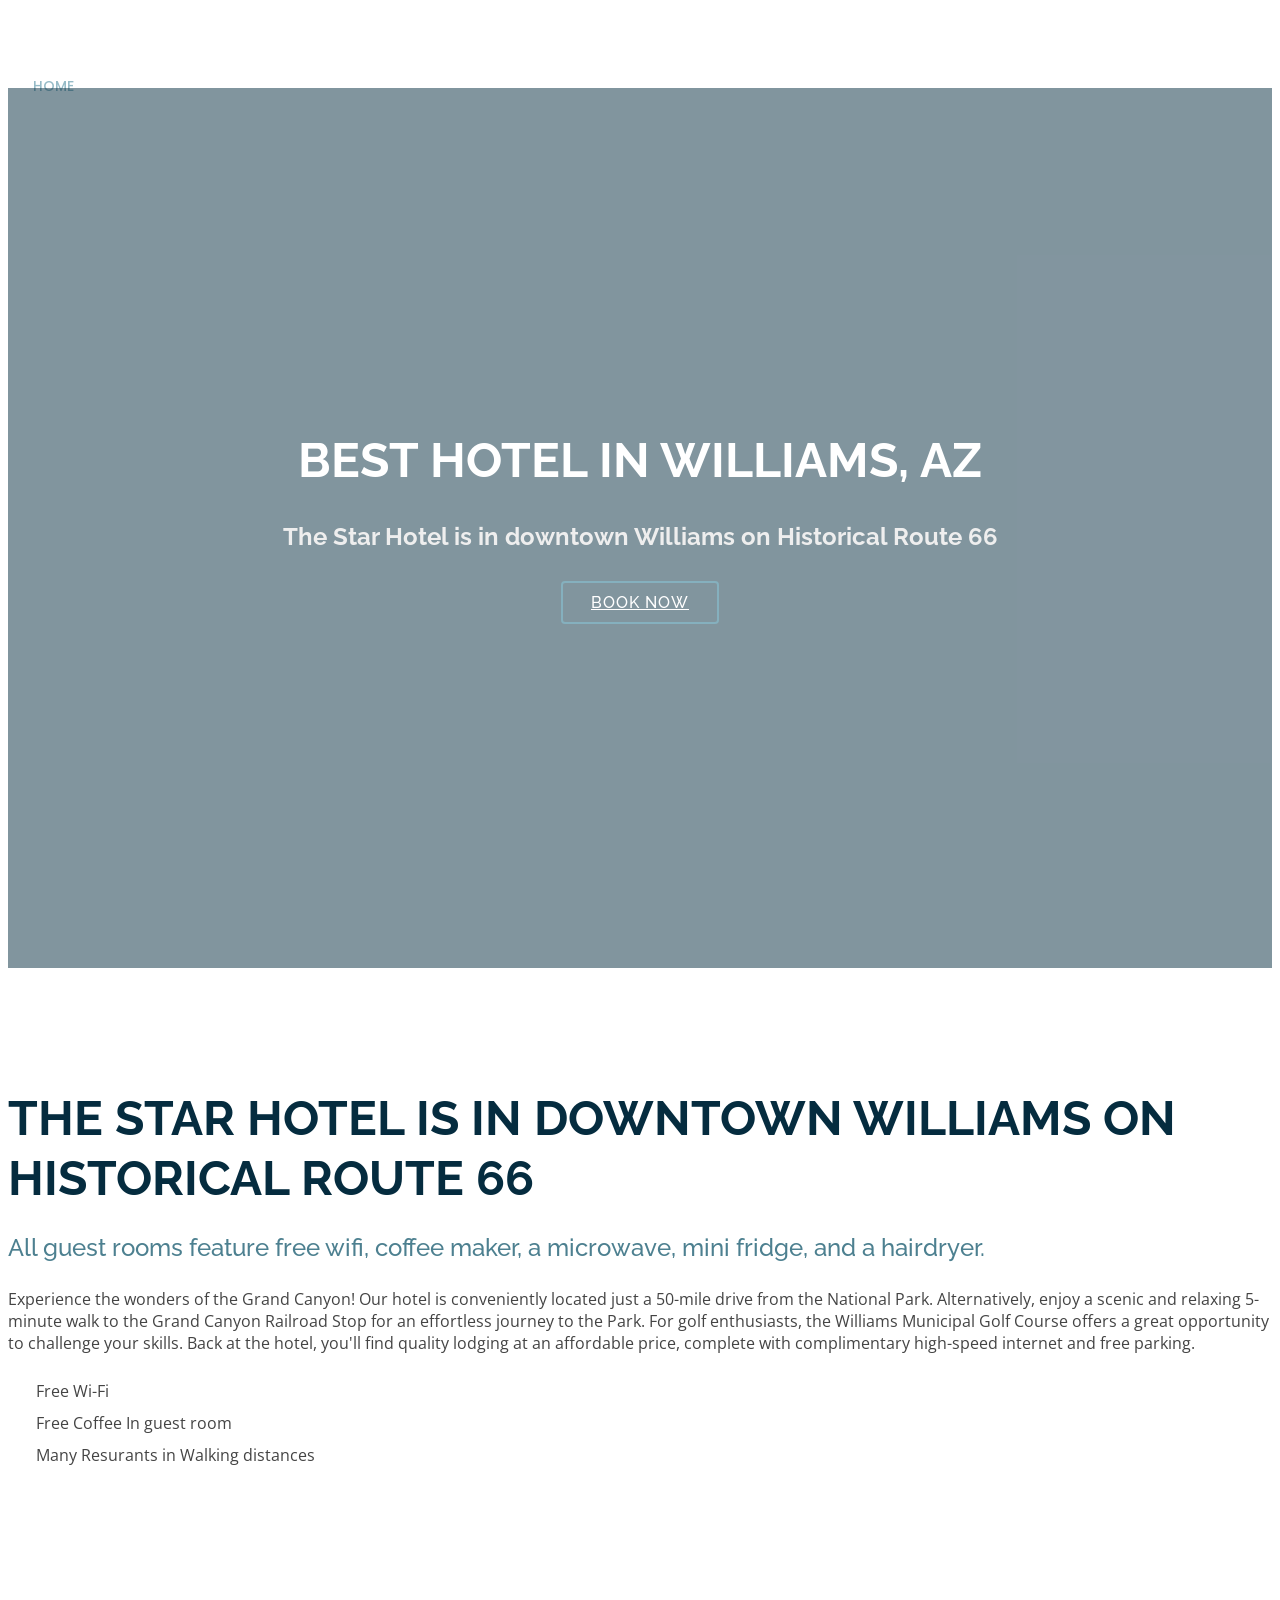
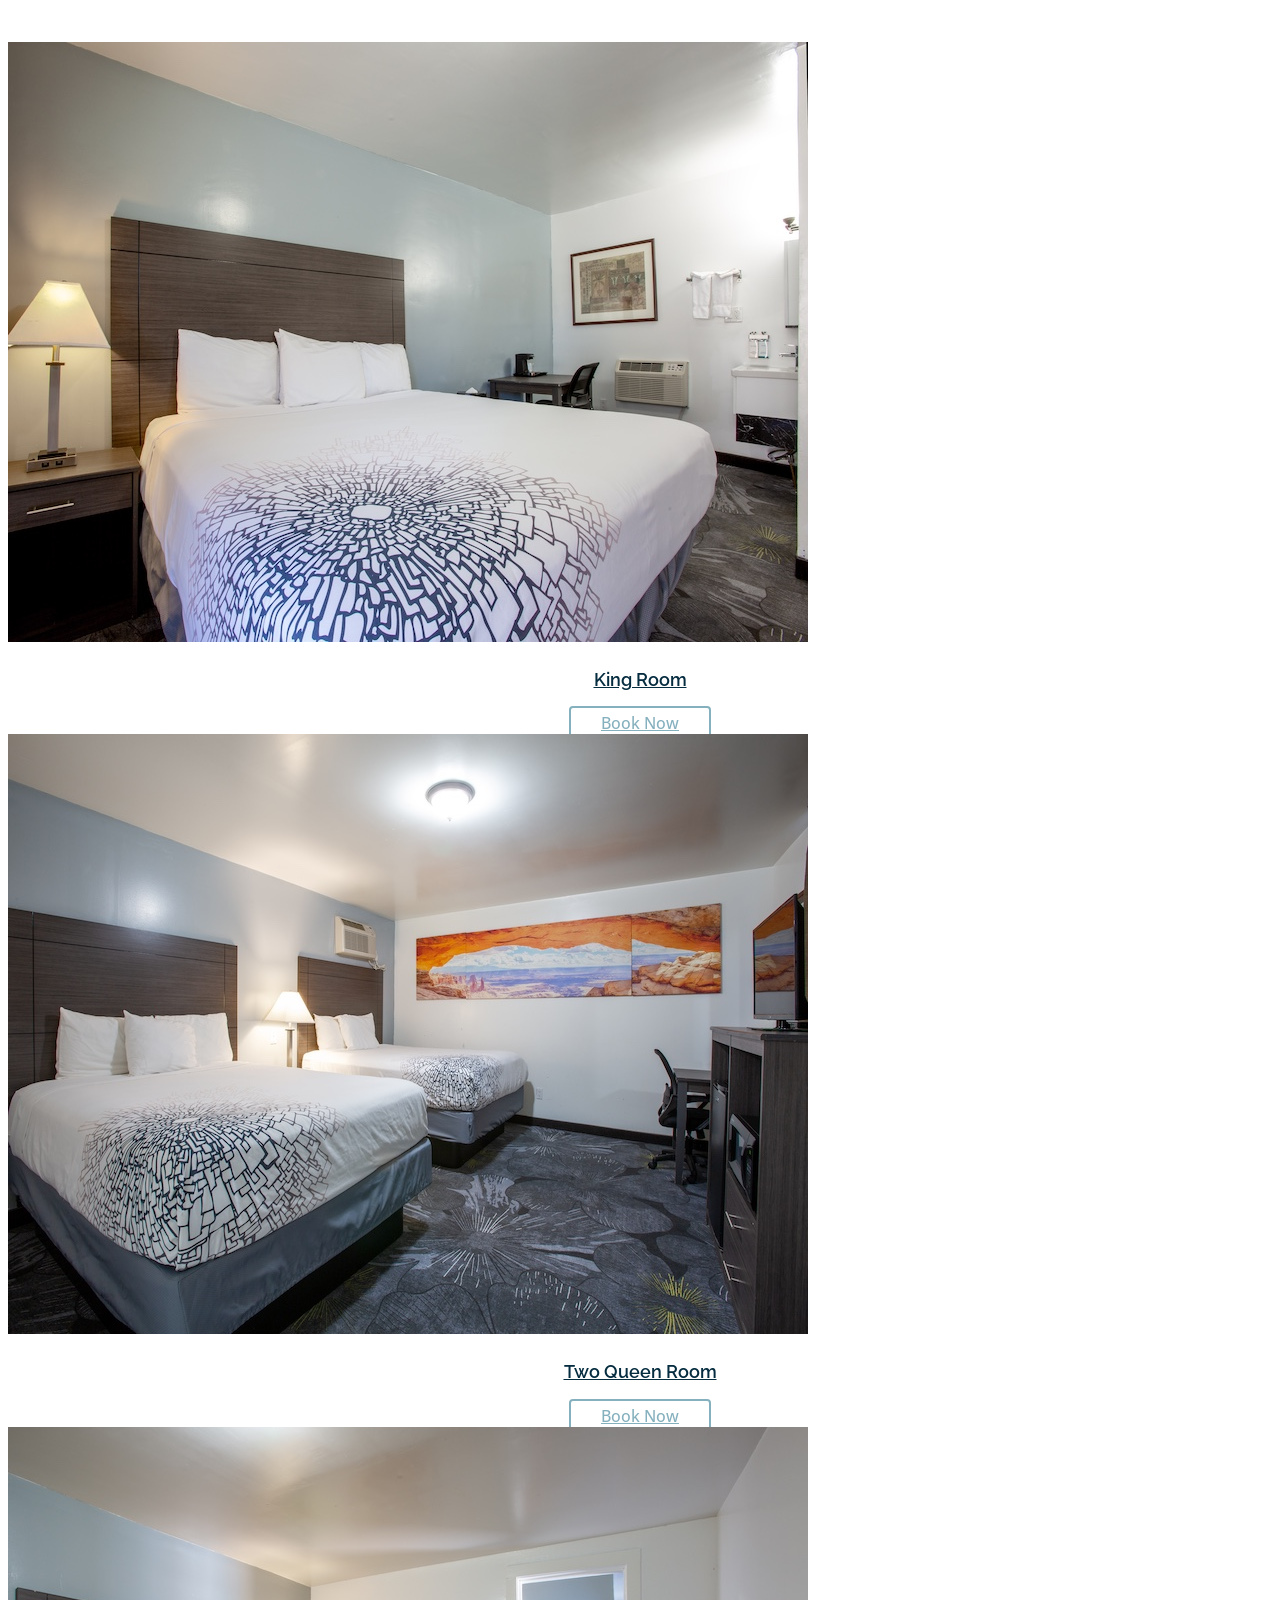
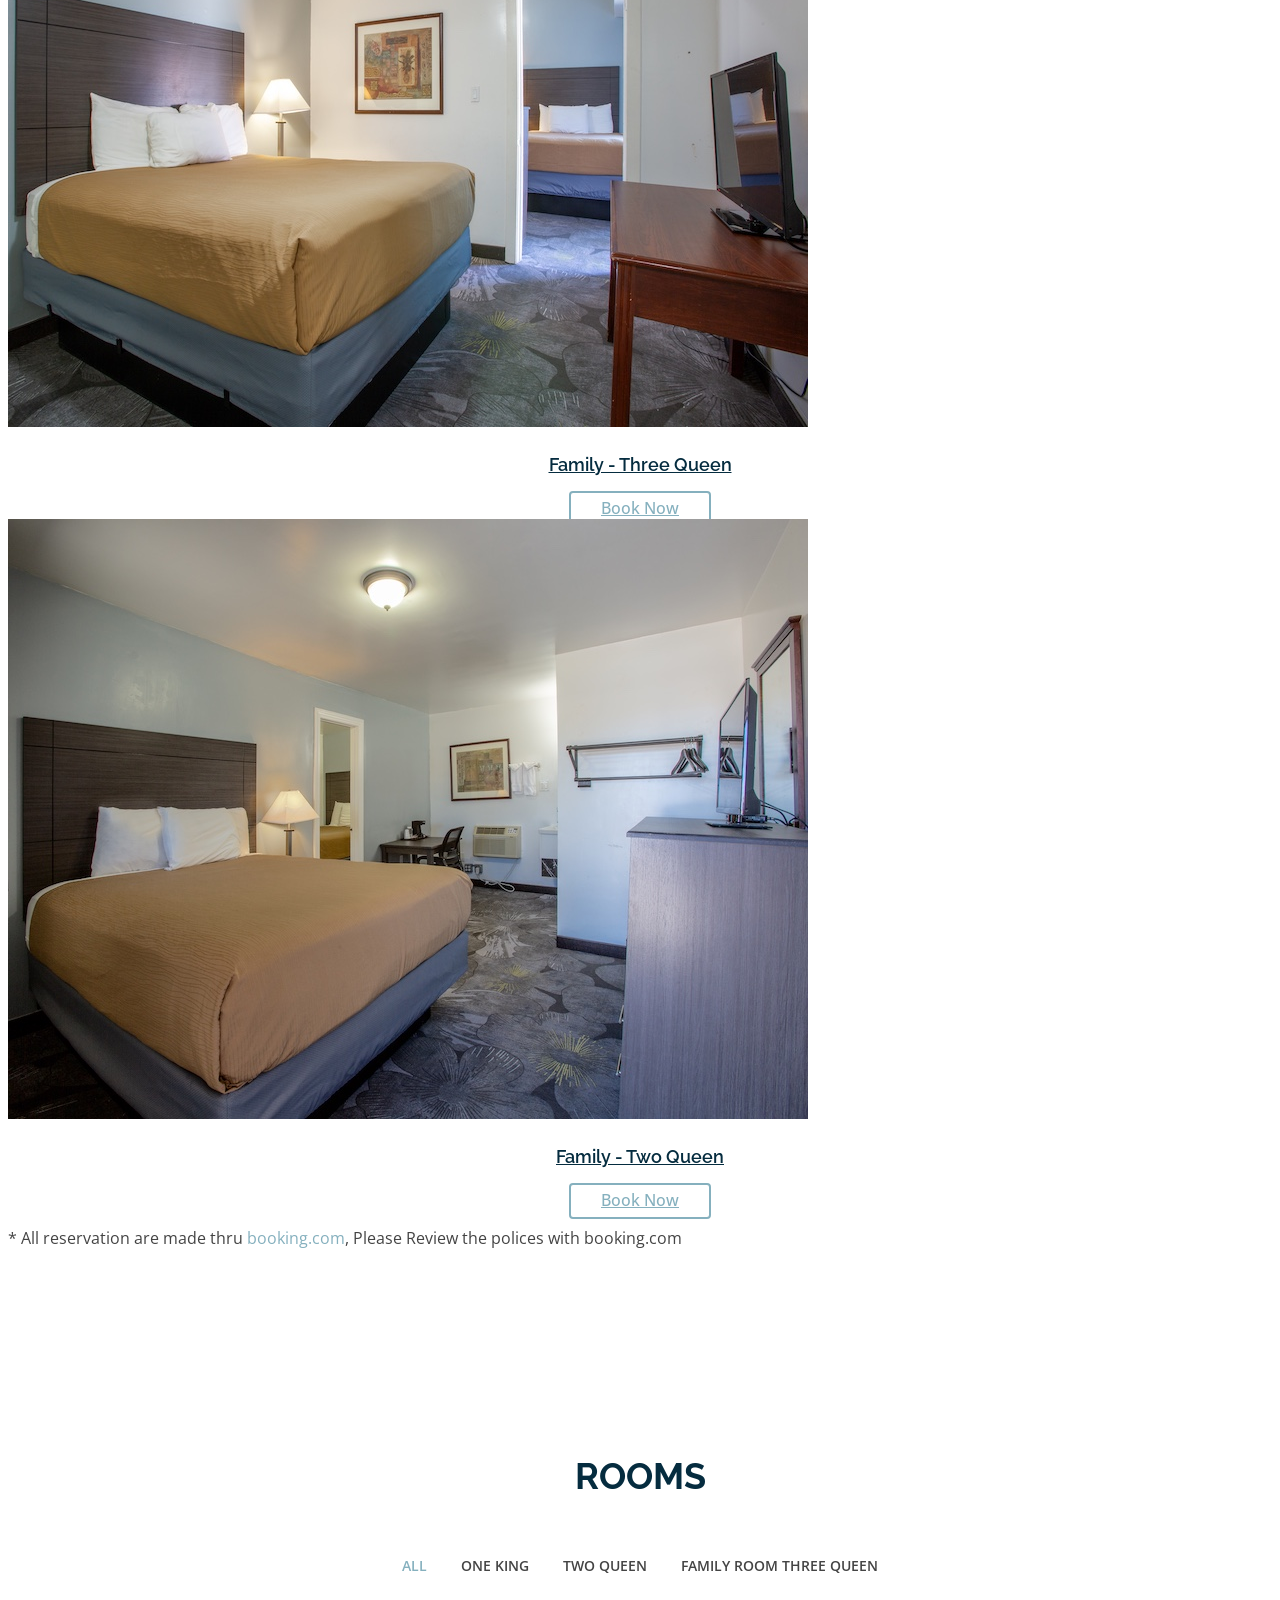
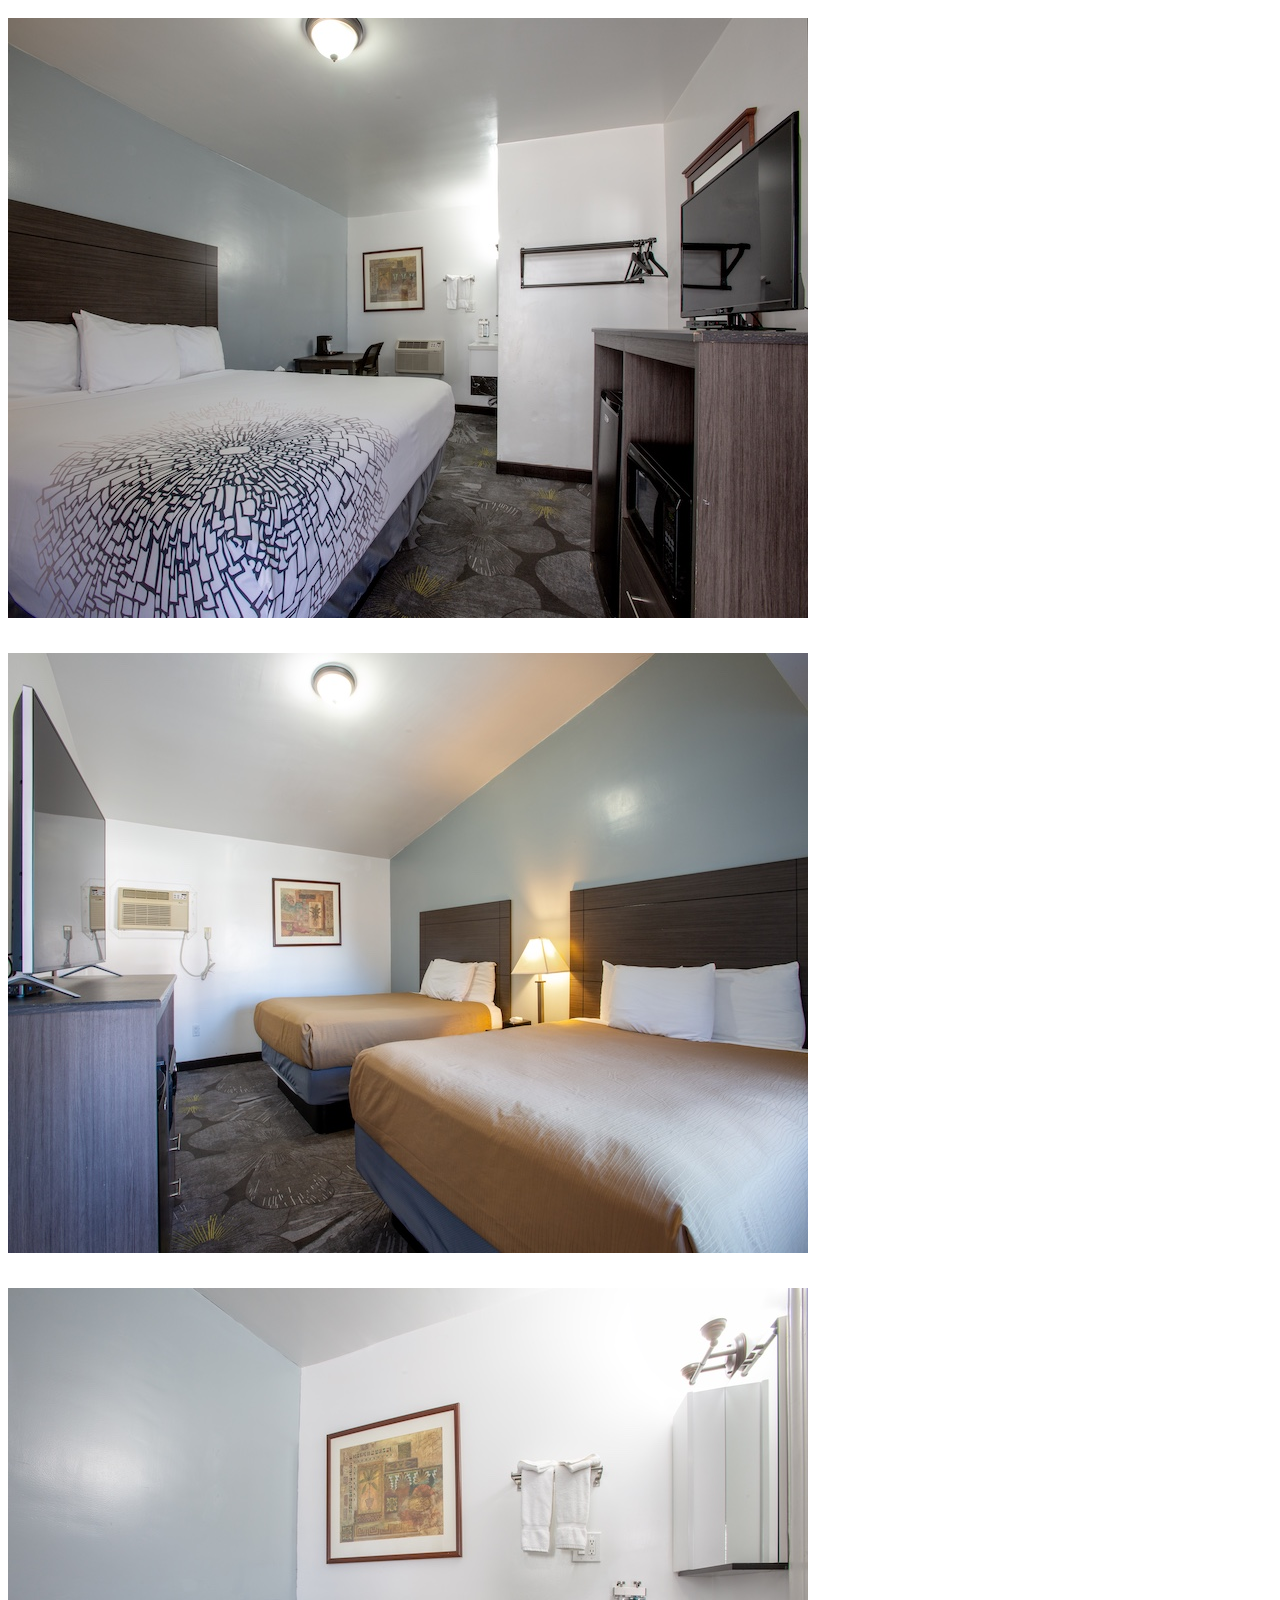
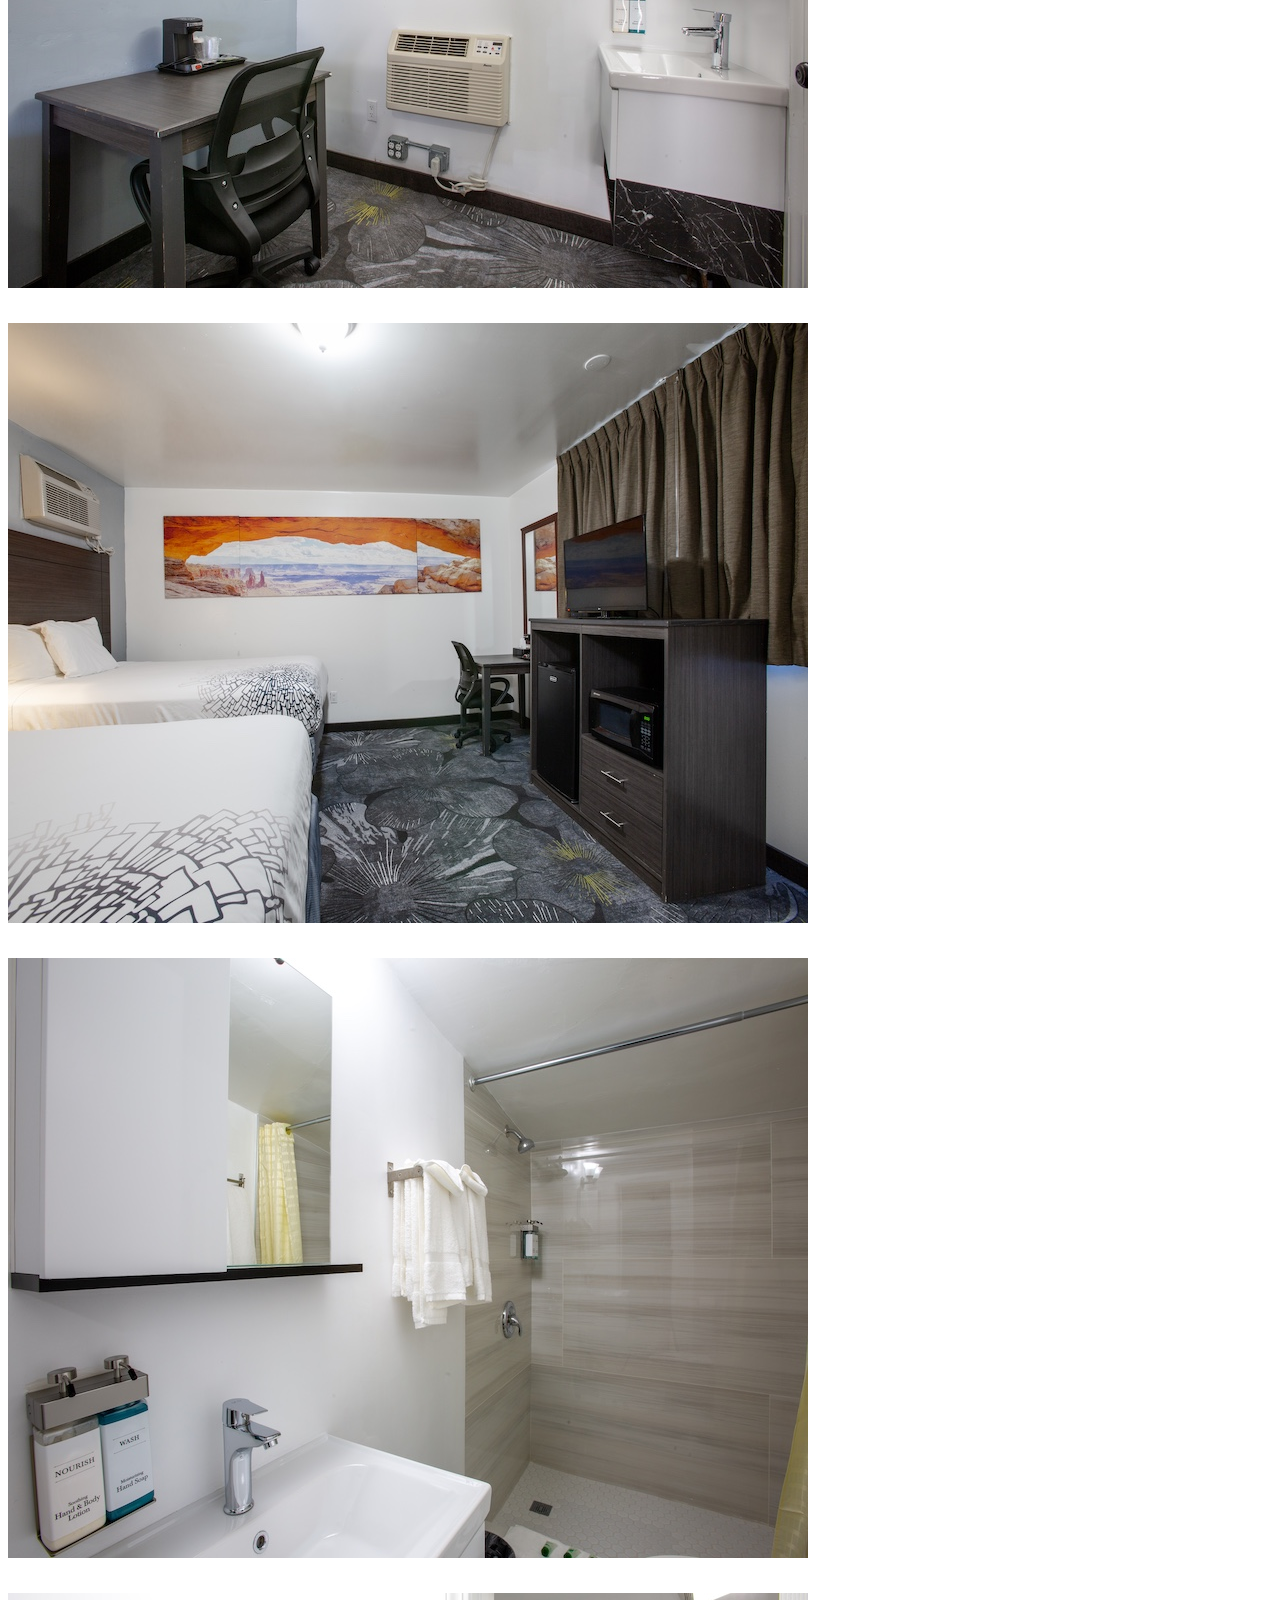
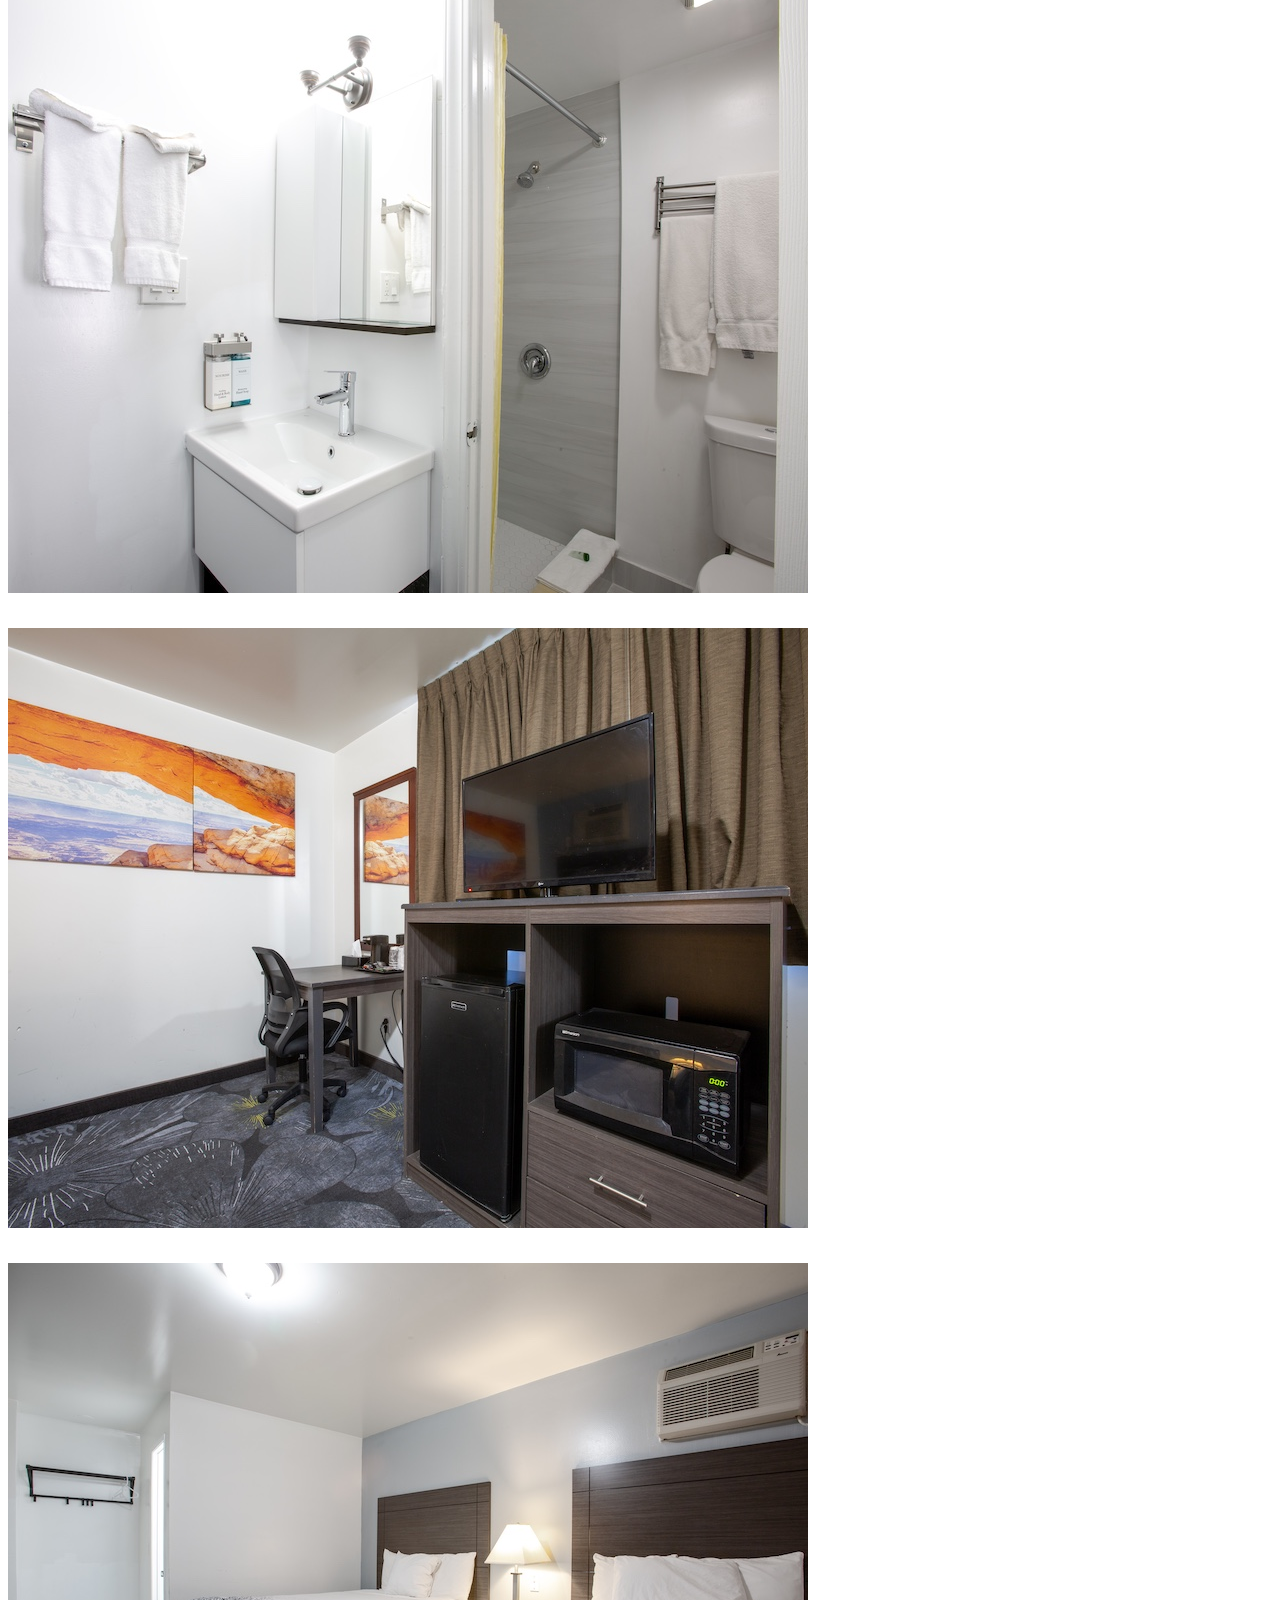
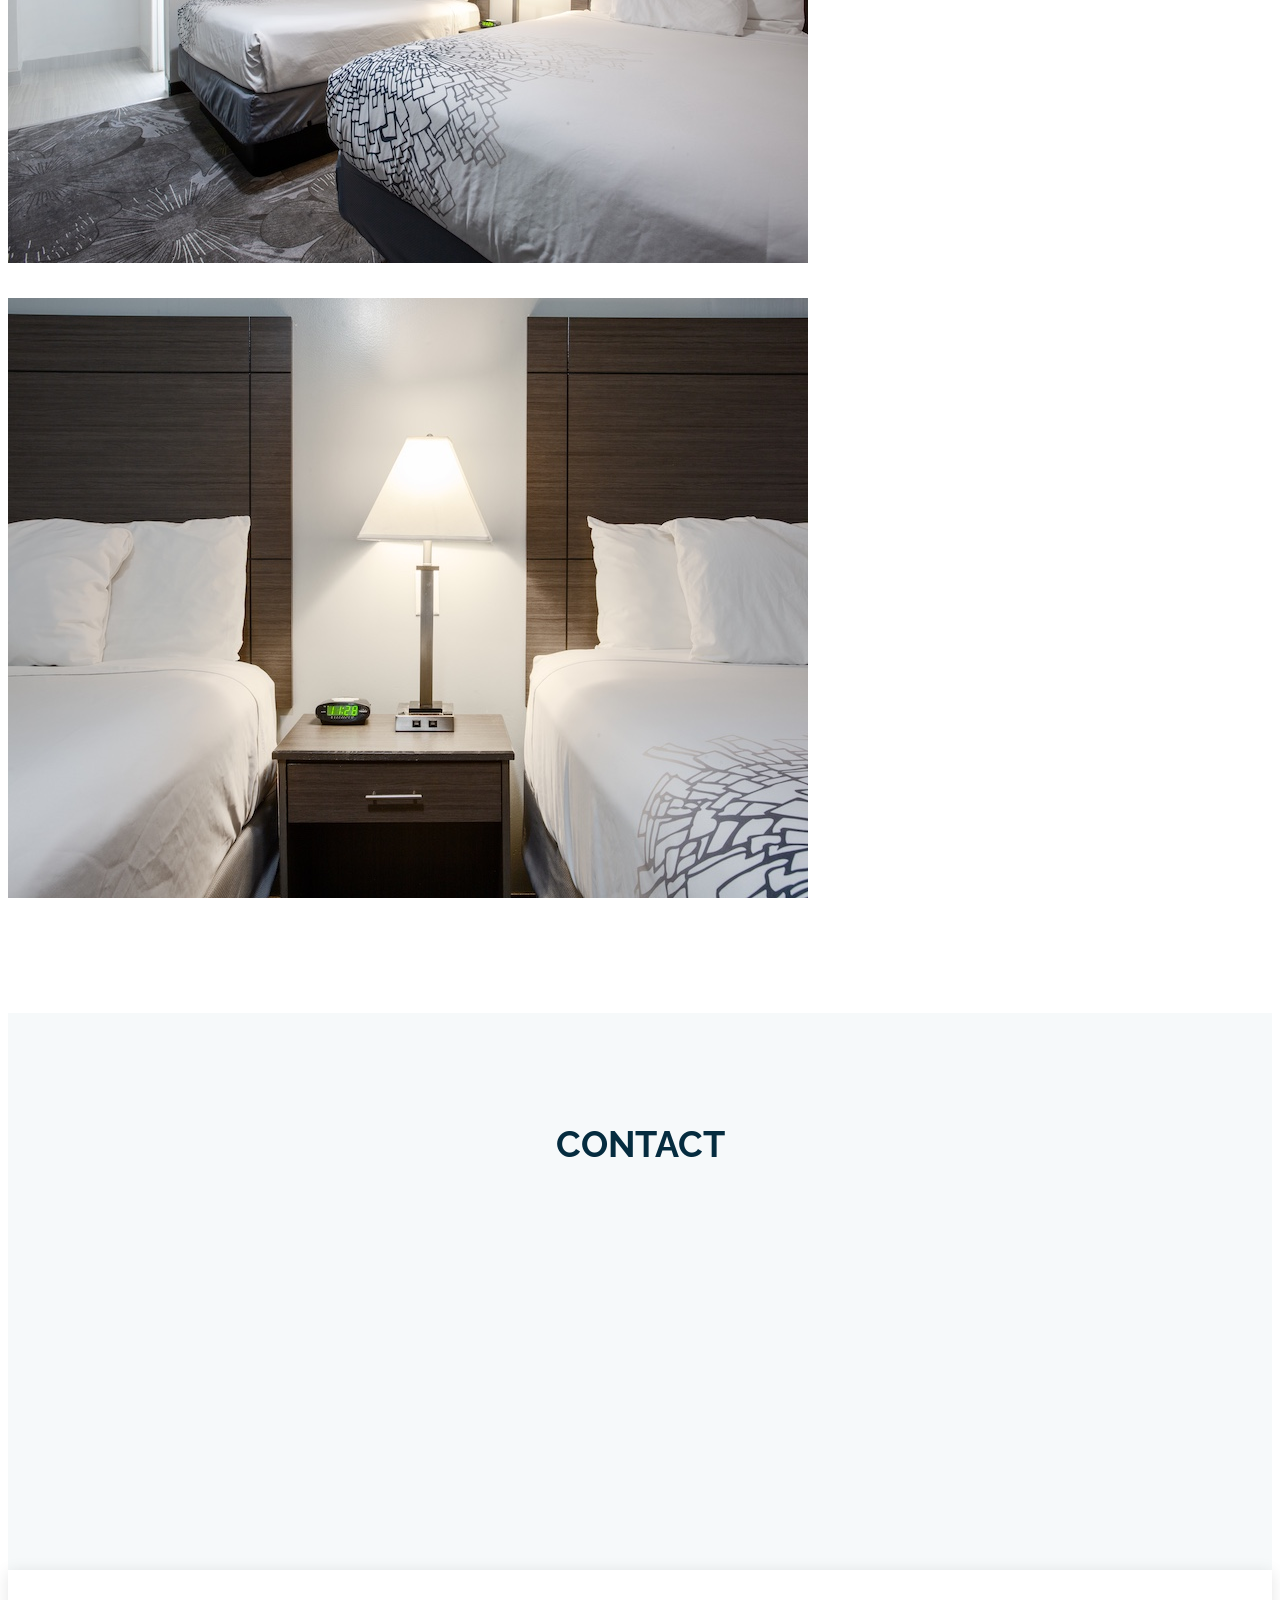
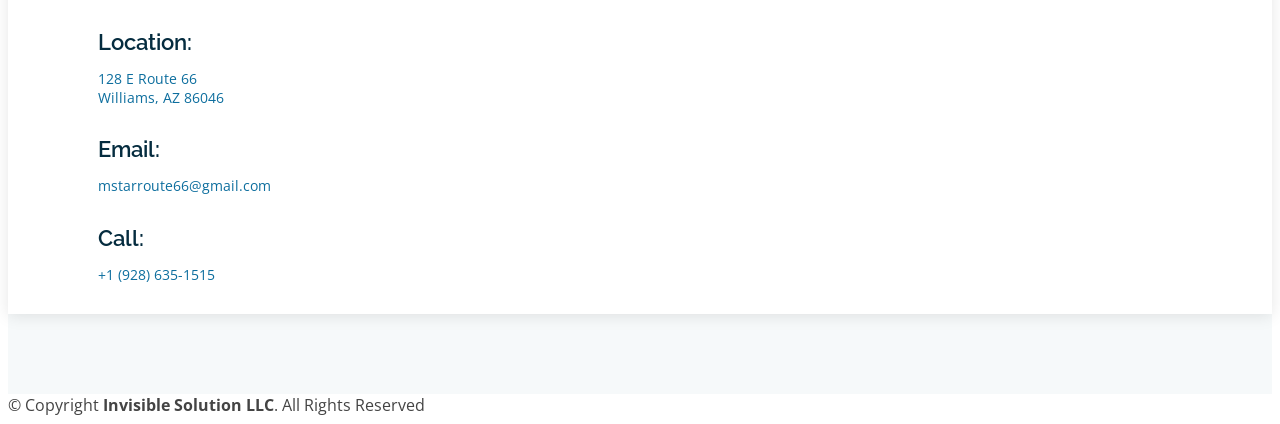
==== commit d0c7adb4: "update images" ====
--- a/index.html
+++ b/index.html
@@ -98,7 +98,7 @@
           <div class="card">
             <img src="assets/img/featured-3.jpg" class="card-img-top" alt="King Size Room">
             <div class="card-body">
-              <h5 class="card-title"><a href="">King Size Room</a></h5>
+              <h5 class="card-title"><a href="">King Room</a></h5>
               <a href="https://www.booking.com/hotel/us/route-66-inn.en.html?aid=1714785&no_rooms=1&group_adults=2" class="btn">Book Now</a>
             </div>
           </div>
@@ -107,7 +107,7 @@
           <div class="card">
             <img src="assets/img/featured-1.jpg" class="card-img-top" alt="Two Double Beds ">
             <div class="card-body">
-              <h5 class="card-title"><a href="">Two Double Beds Room</a></h5>
+              <h5 class="card-title"><a href="">Two Queen Room</a></h5>
               <a href="https://www.booking.com/hotel/us/route-66-inn.en.html?aid=1714785&no_rooms=1&group_adults=2" class="btn">Book Now</a>
             </div>
           </div>
@@ -116,7 +116,7 @@
           <div class="card">
             <img src="assets/img/featured-4.jpg" class="card-img-top" alt="Family Room 3 Beds">
             <div class="card-body">
-              <h5 class="card-title"><a href="">Family Room Three beds Room</a></h5>
+              <h5 class="card-title"><a href="">Family - Three Queen</a></h5>
               <a href="https://www.booking.com/hotel/us/route-66-inn.en.html?aid=1714785&no_rooms=1&group_adults=2" class="btn">Book Now</a>
             </div>
           </div>
@@ -125,7 +125,7 @@
           <div class="card">
             <img src="assets/img/featured-5.jpg" class="card-img-top" alt="Family Room 2 beds">
             <div class="card-body">
-              <h5 class="card-title"><a href="">Family Room Two beds Room</a></h5>
+              <h5 class="card-title"><a href="">Family - Two Queen</a></h5>
               <a href="https://www.booking.com/hotel/us/route-66-inn.en.html?aid=1714785&no_rooms=1&group_adults=2" class="btn">Book Now</a>
             </div>
           </div>
@@ -146,9 +146,12 @@
         <div class="col-lg-12 d-flex justify-content-center">
           <ul id="portfolio-flters">
             <li data-filter="*" class="filter-active">All</li>
-            <li data-filter=".filter-app">King Room</li>
-            <li data-filter=".filter-card">2 Double Room</li>
-            <li data-filter=".filter-web">Three Beds Room</li>
+            <li data-filter=".filter-app">One King</li>
+            <li data-filter=".filter-card">Two Queen</li>
+            <li data-filter=".filter-web">Family Room Three Queen</li>
+            <!-- <li data-filter=".filter-2FQ">Family Rom Two Queen</li>
+            <li data-filter=".filter-bath">Bath Room</li>
+            <li data-filter=".filter-bath">Exterior</li> -->
           </ul>
         </div>
       </div>
@@ -164,7 +167,7 @@
         </div>
 
         <div class="col-lg-4 col-md-6 portfolio-item filter-app">
-          <img src="assets/img/portfolio/portfolio-3.jpg" class="img-fluid" alt="">
+          <img src="assets/img/portfolio/portfolio-7.jpg" class="img-fluid" alt="">
         </div>
 
         <div class="col-lg-4 col-md-6 portfolio-item filter-card">
@@ -172,19 +175,19 @@
         </div>
 
         <div class="col-lg-4 col-md-6 portfolio-item filter-web">
+          <img src="assets/img/portfolio/portfolio-6.jpg" class="img-fluid" alt="">
+        </div>
+
+        <div class="col-lg-4 col-md-6 portfolio-item filter-app">
           <img src="assets/img/portfolio/portfolio-5.jpg" class="img-fluid" alt="">
         </div>
 
-        <div class="col-lg-4 col-md-6 portfolio-item filter-app">
-          <img src="assets/img/portfolio/portfolio-6.jpg" class="img-fluid" alt="">
-        </div>
-
         <div class="col-lg-4 col-md-6 portfolio-item filter-card">
-          <img src="assets/img/portfolio/portfolio-7.jpg" class="img-fluid" alt="">
+          <img src="assets/img/portfolio/portfolio-3.jpg" class="img-fluid" alt="">
         </div>
 
         <div class="col-lg-4 col-md-6 portfolio-item filter-card">
-          <img src="assets/img/portfolio/portfolio-8.jpg" class="img-fluid" alt="">
+          <img src="assets/img/portfolio/portfolio-08.jpg" class="img-fluid" alt="">
         </div>
 
         <div class="col-lg-4 col-md-6 portfolio-item filter-web">
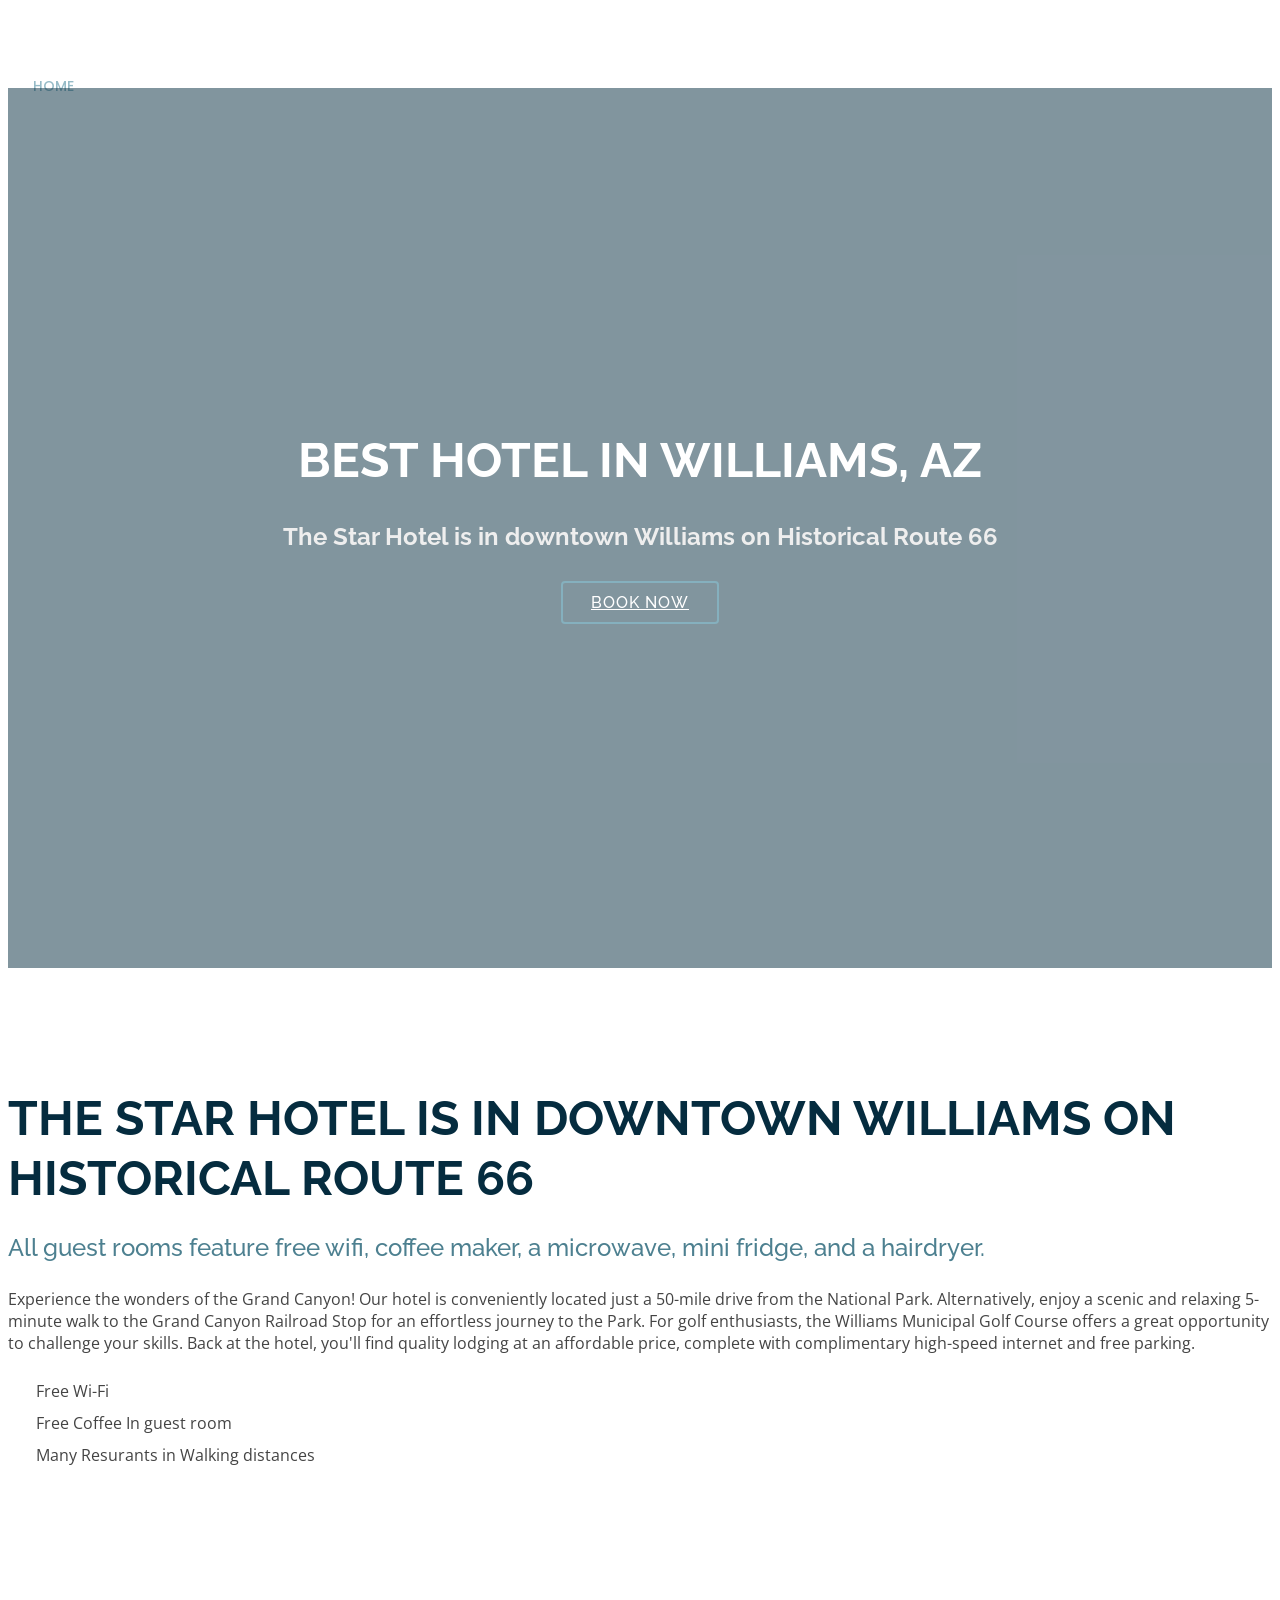
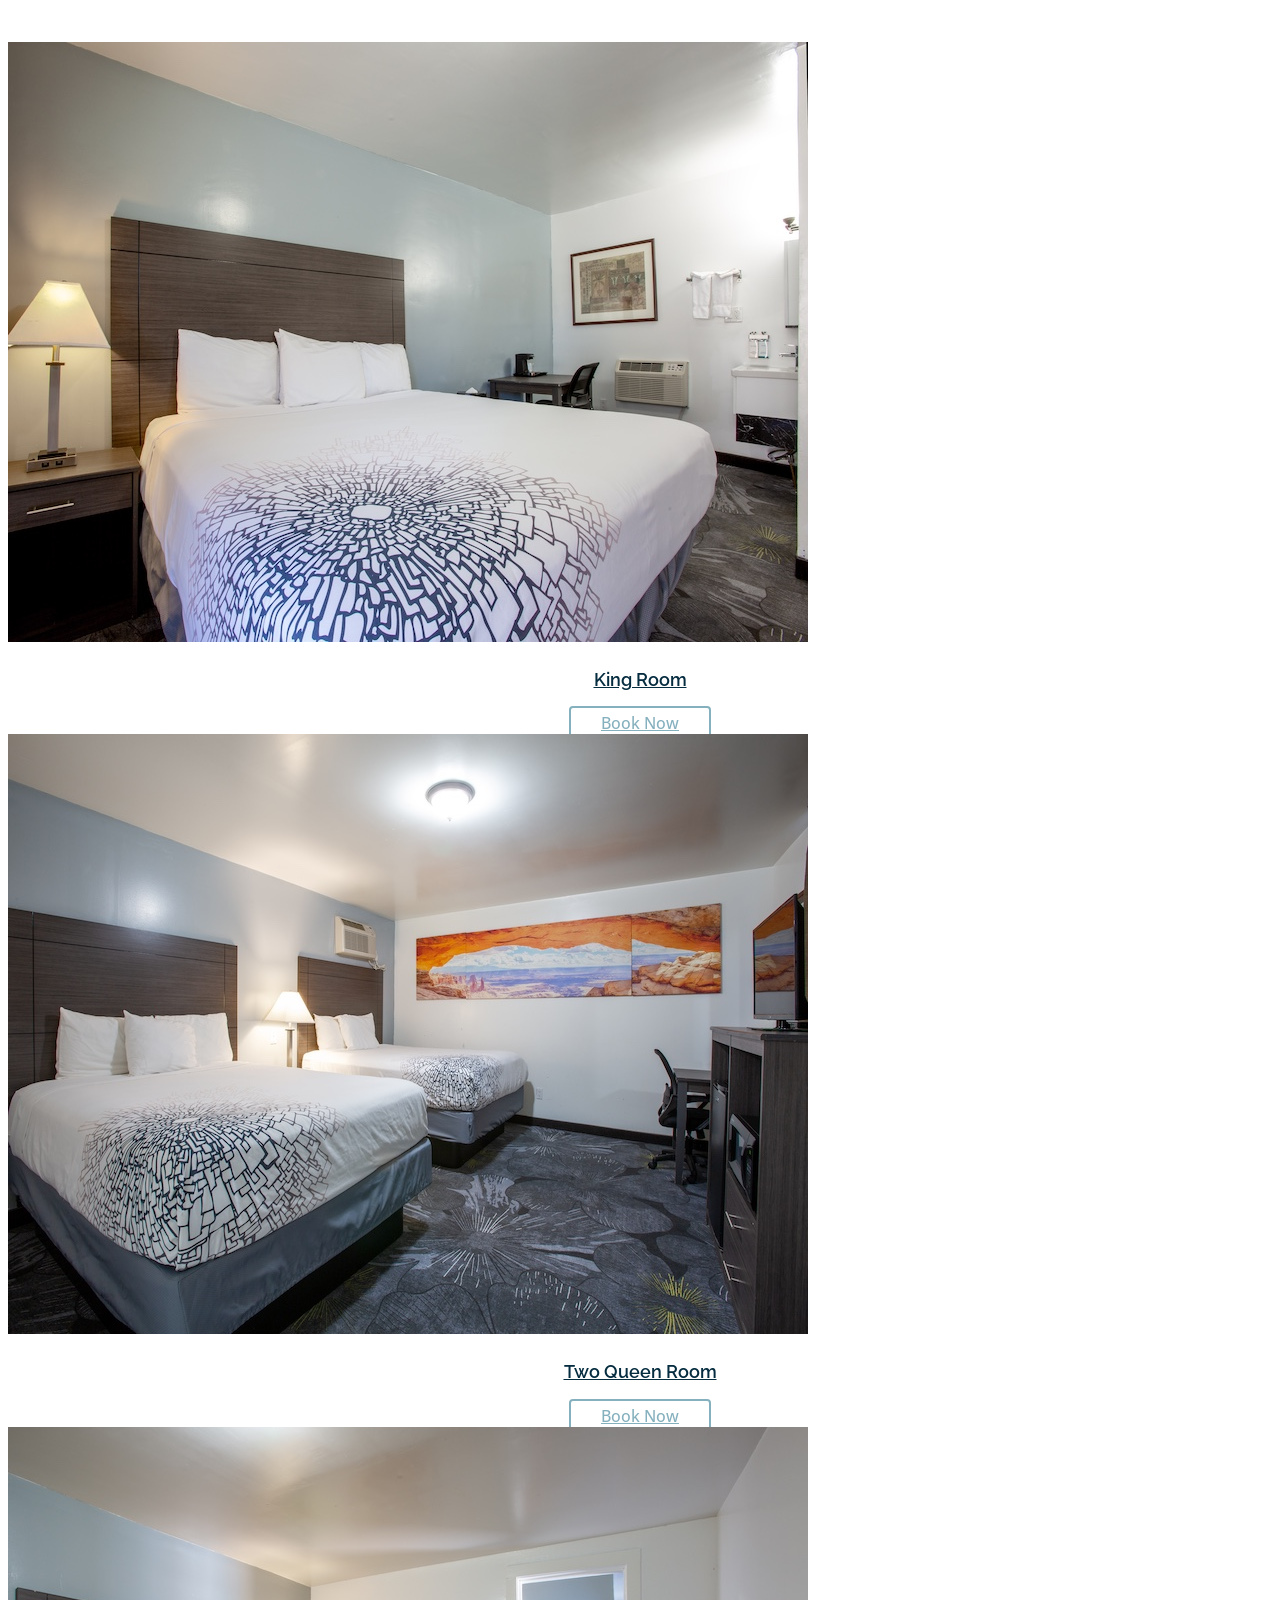
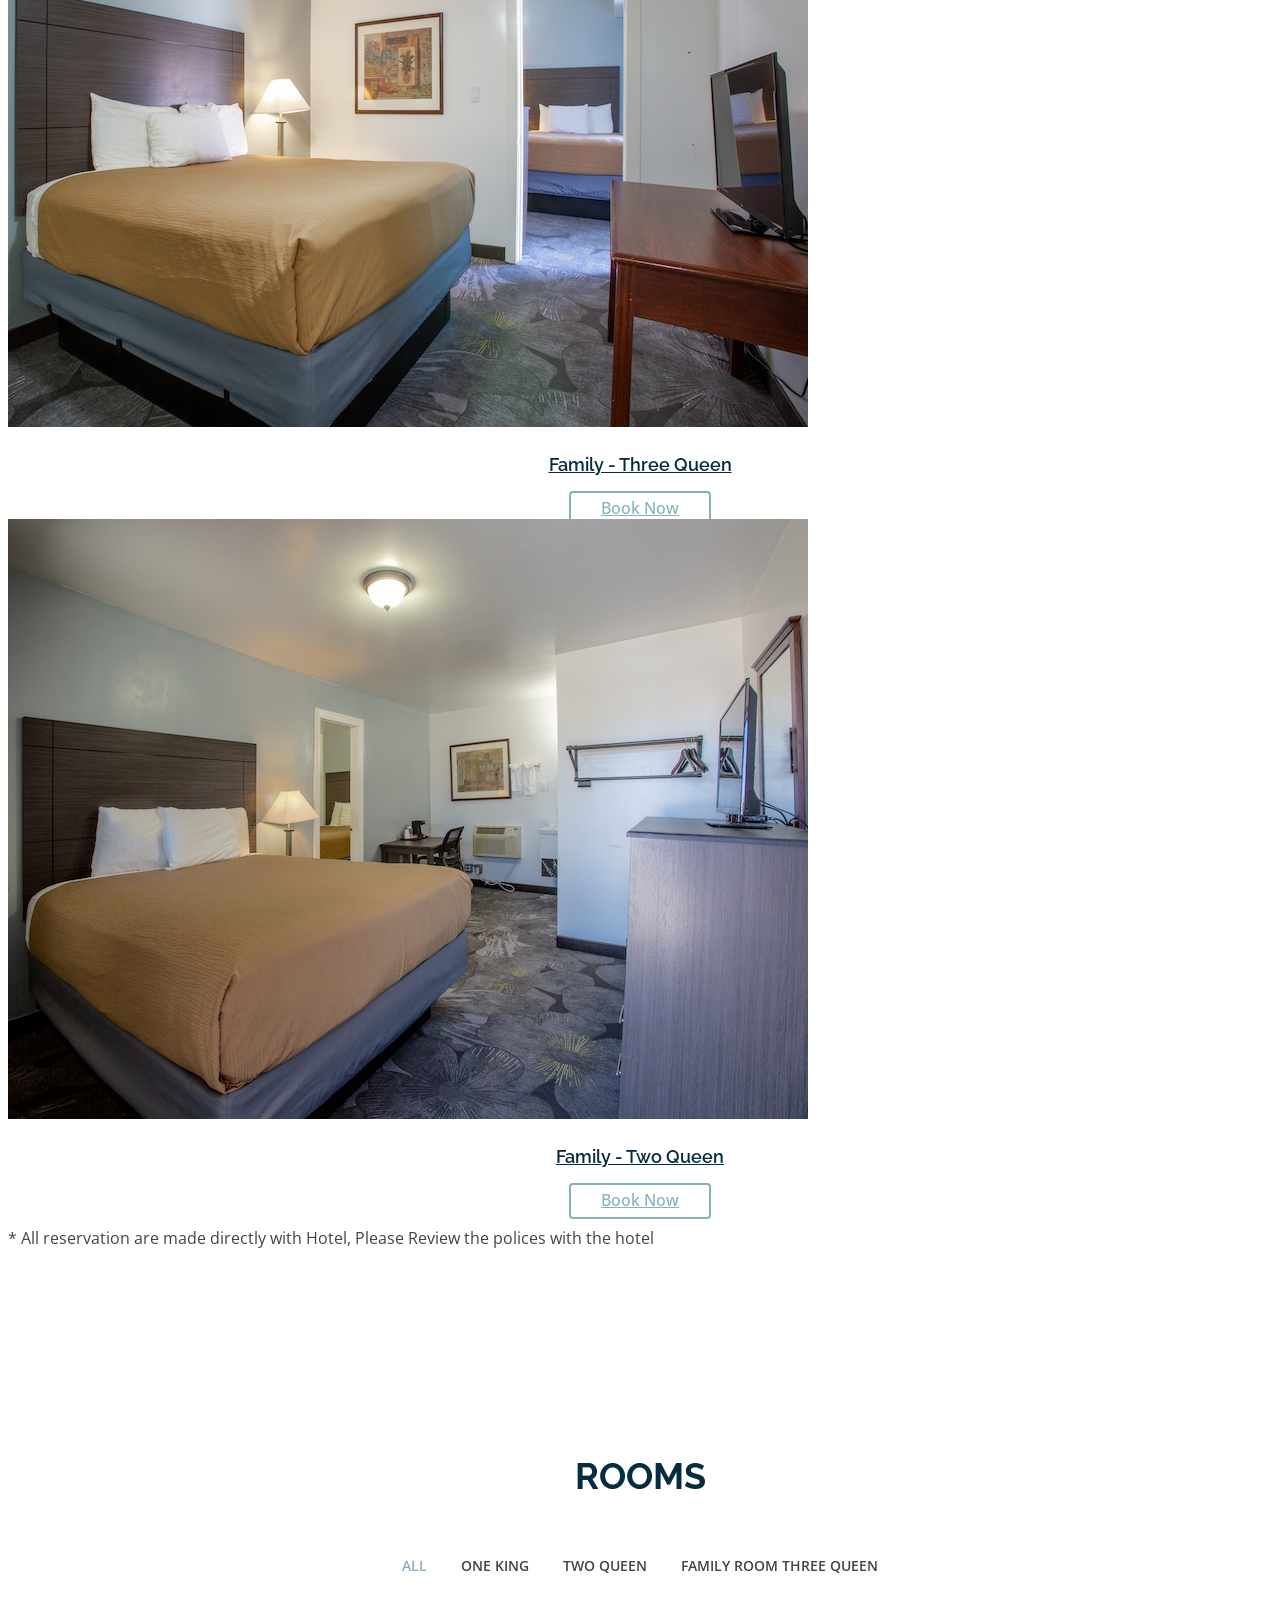
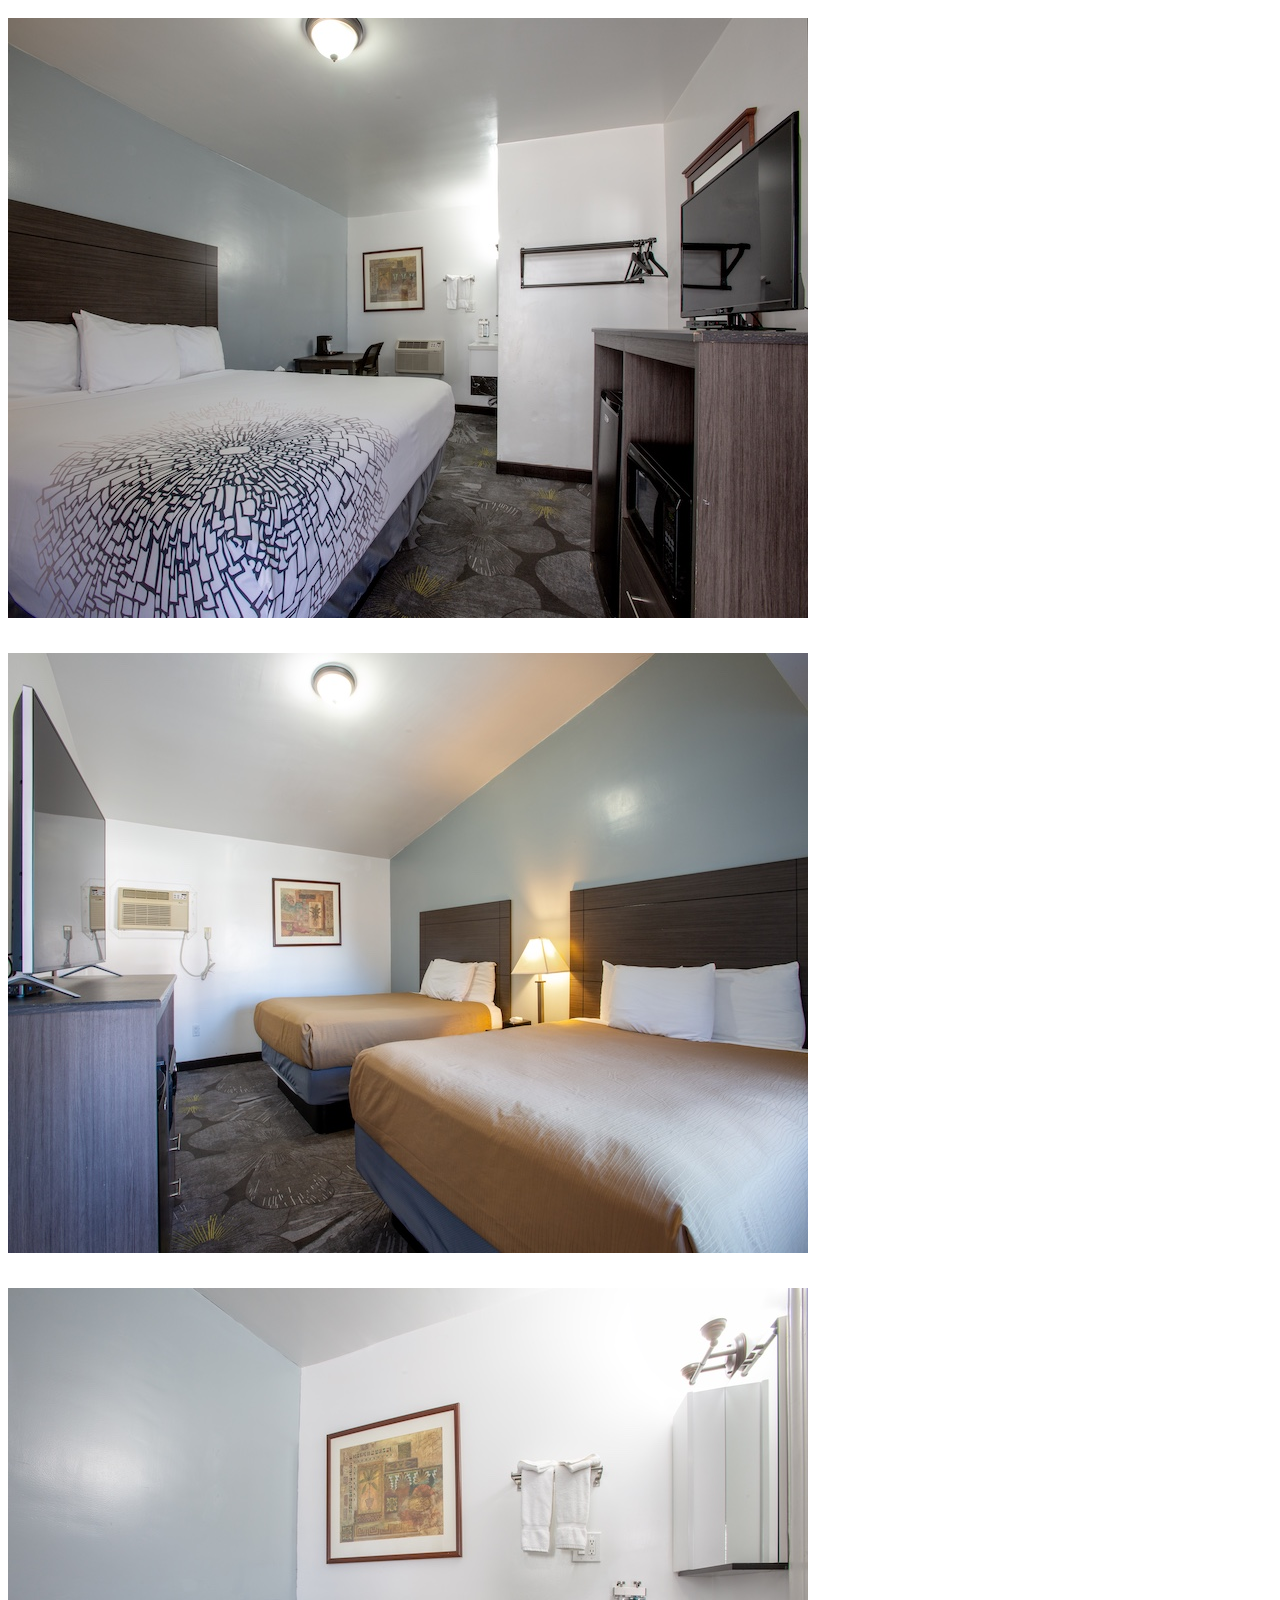
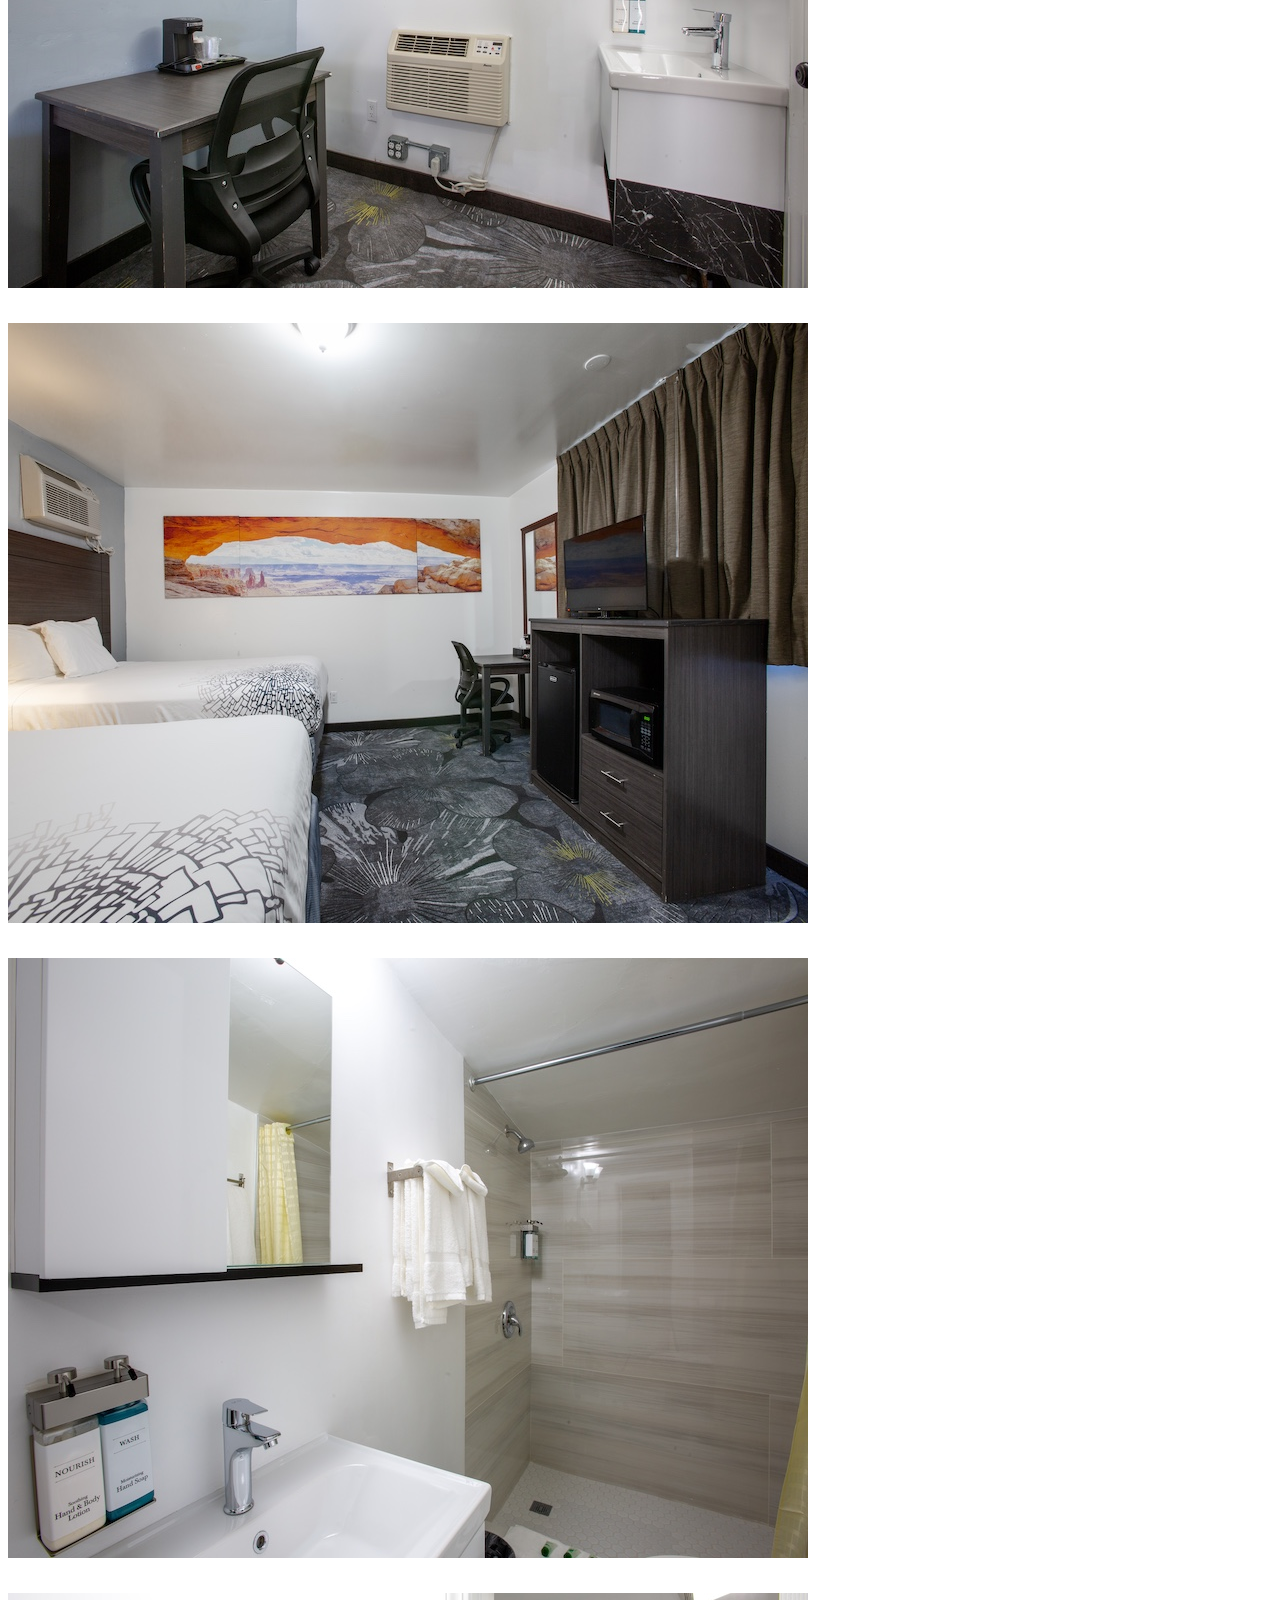
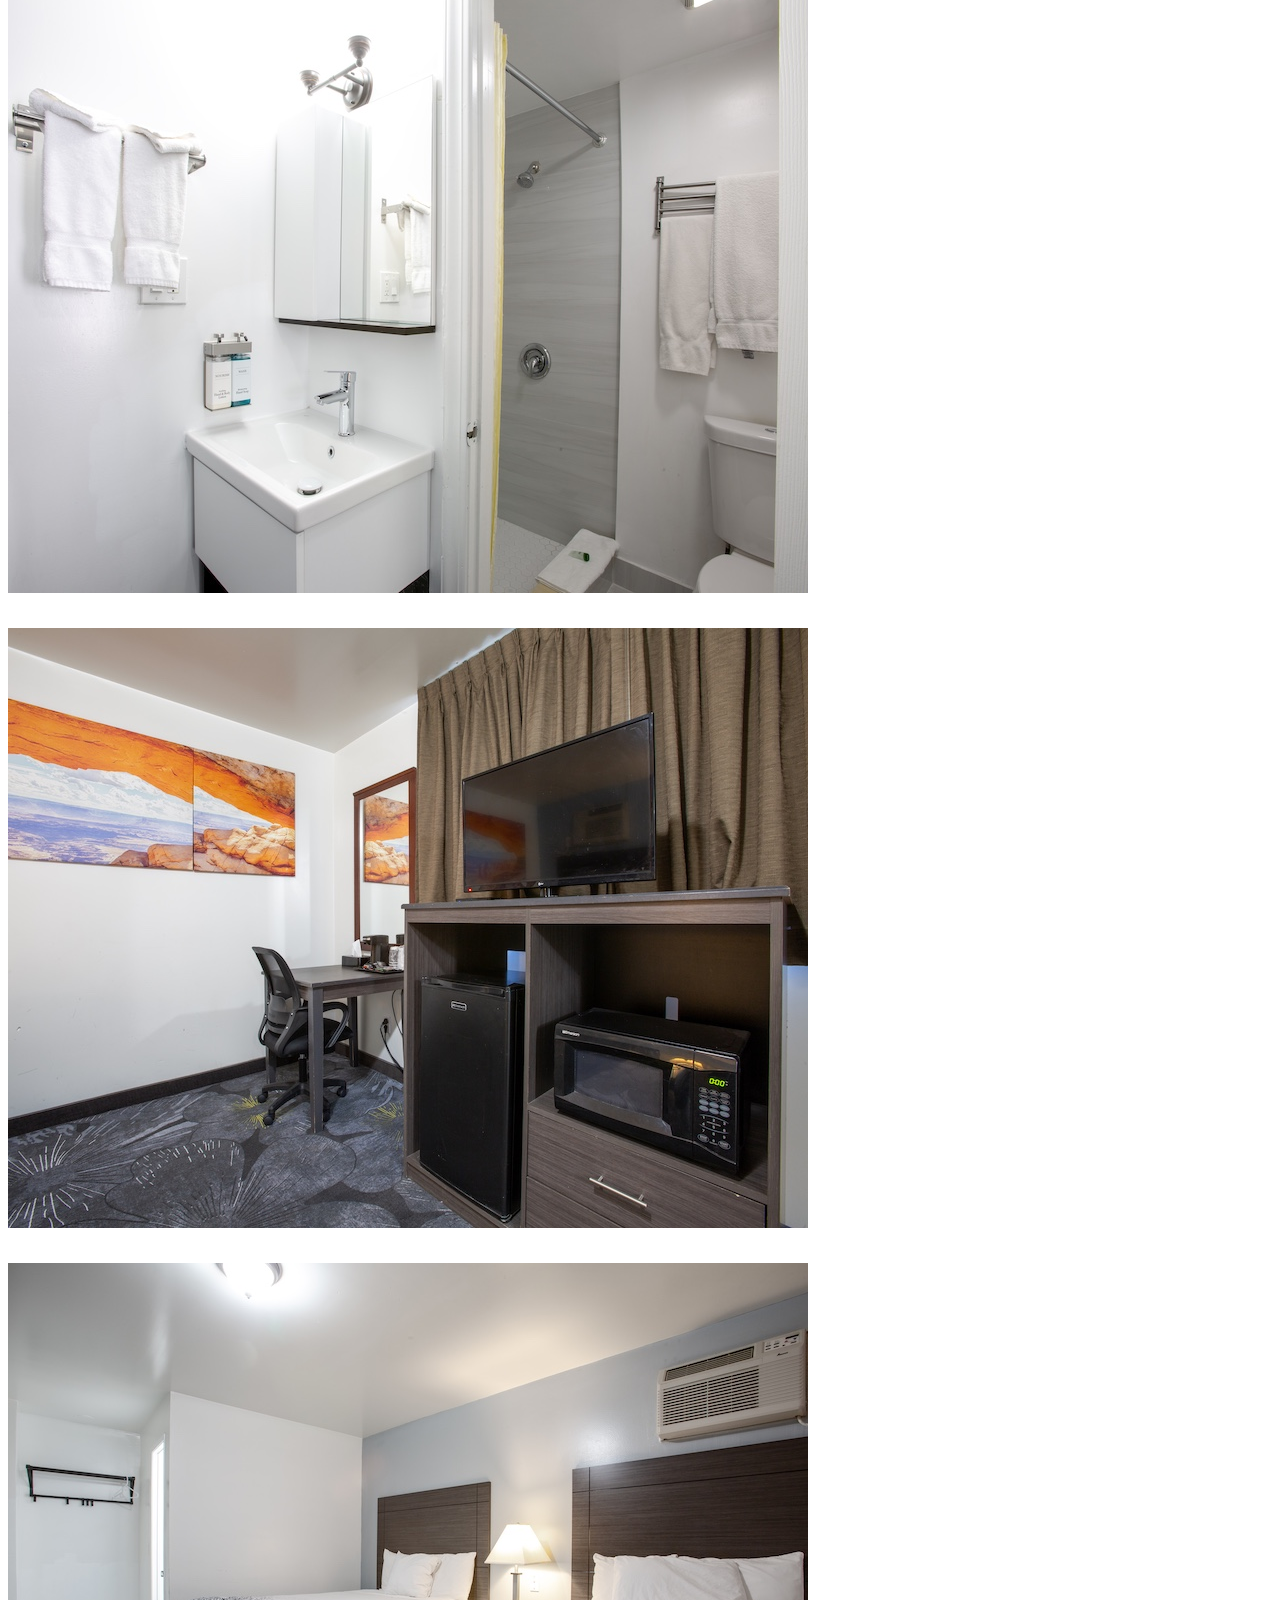
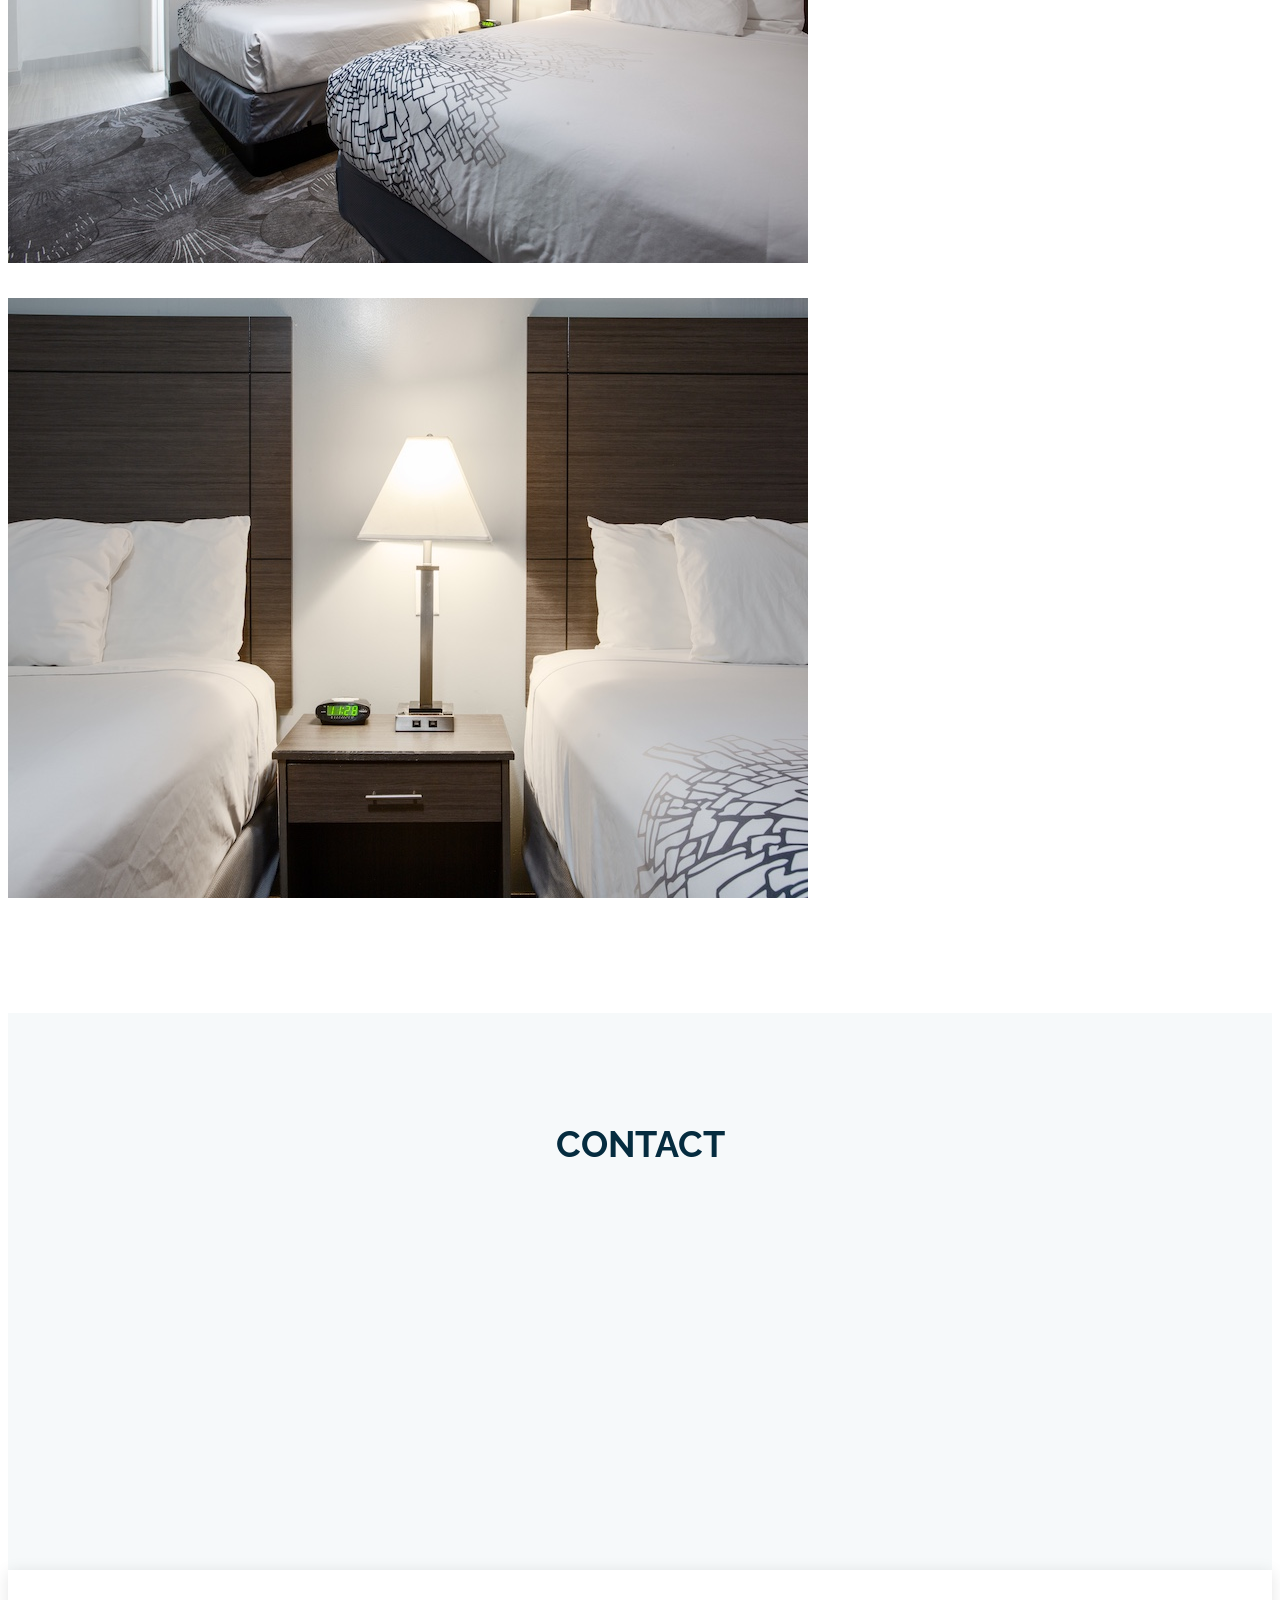
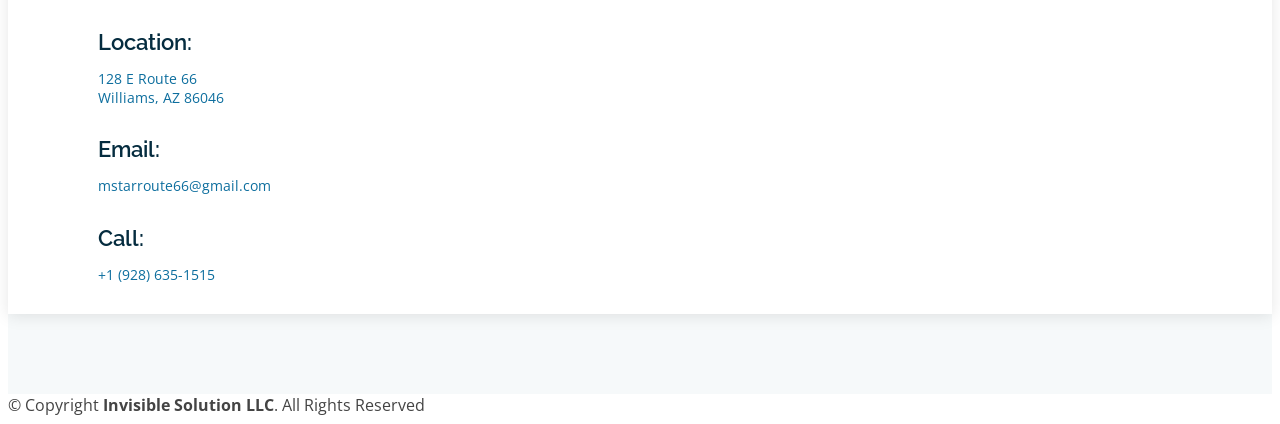
==== commit cb517a81: "Update index.html" ====
--- a/index.html
+++ b/index.html
@@ -56,7 +56,7 @@
   <div class="hero-container">
     <h1>Best Hotel in Williams, AZ</h1>
     <h2>The Star Hotel is in downtown Williams on Historical Route 66</h2>
-    <a href="https://www.booking.com/hotel/us/route-66-inn.en.html?aid=1714785&no_rooms=1&group_adults=2" class="btn-get-started scrollto">Book Now</a>
+    <a href="https://booking.hotelkeyapp.com/v2/index.html#/booking/search?pc=1155&property_id=44b7c25f-f63f-43b0-a284-34d5d45035c4&url=www" class="btn-get-started scrollto">Book Now</a>
   </div>
 </section><!-- End Hero -->
 
@@ -99,7 +99,7 @@
             <img src="assets/img/featured-3.jpg" class="card-img-top" alt="King Size Room">
             <div class="card-body">
               <h5 class="card-title"><a href="">King Room</a></h5>
-              <a href="https://www.booking.com/hotel/us/route-66-inn.en.html?aid=1714785&no_rooms=1&group_adults=2" class="btn">Book Now</a>
+              <a href="https://booking.hotelkeyapp.com/v2/index.html#/booking/search?pc=1155&property_id=44b7c25f-f63f-43b0-a284-34d5d45035c4&url=www" class="btn">Book Now</a>
             </div>
           </div>
         </div>
@@ -108,7 +108,7 @@
             <img src="assets/img/featured-1.jpg" class="card-img-top" alt="Two Double Beds ">
             <div class="card-body">
               <h5 class="card-title"><a href="">Two Queen Room</a></h5>
-              <a href="https://www.booking.com/hotel/us/route-66-inn.en.html?aid=1714785&no_rooms=1&group_adults=2" class="btn">Book Now</a>
+              <a href="https://booking.hotelkeyapp.com/v2/index.html#/booking/search?pc=1155&property_id=44b7c25f-f63f-43b0-a284-34d5d45035c4&url=www" class="btn">Book Now</a>
             </div>
           </div>
         </div>
@@ -117,7 +117,7 @@
             <img src="assets/img/featured-4.jpg" class="card-img-top" alt="Family Room 3 Beds">
             <div class="card-body">
               <h5 class="card-title"><a href="">Family - Three Queen</a></h5>
-              <a href="https://www.booking.com/hotel/us/route-66-inn.en.html?aid=1714785&no_rooms=1&group_adults=2" class="btn">Book Now</a>
+              <a href="https://booking.hotelkeyapp.com/v2/index.html#/booking/search?pc=1155&property_id=44b7c25f-f63f-43b0-a284-34d5d45035c4&url=www" class="btn">Book Now</a>
             </div>
           </div>
         </div>
@@ -126,12 +126,12 @@
             <img src="assets/img/featured-5.jpg" class="card-img-top" alt="Family Room 2 beds">
             <div class="card-body">
               <h5 class="card-title"><a href="">Family - Two Queen</a></h5>
-              <a href="https://www.booking.com/hotel/us/route-66-inn.en.html?aid=1714785&no_rooms=1&group_adults=2" class="btn">Book Now</a>
-            </div>
-          </div>
-        </div>
-      </div>
-      <p>* All reservation are made thru <a>booking.com</a>, Please Review the polices with booking.com</p>
+              <a href="https://booking.hotelkeyapp.com/v2/index.html#/booking/search?pc=1155&property_id=44b7c25f-f63f-43b0-a284-34d5d45035c4&url=www" class="btn">Book Now</a>
+            </div>
+          </div>
+        </div>
+      </div>
+      <p>* All reservation are made directly with Hotel, Please Review the polices with the hotel</p>
     </div>
   </section>
 
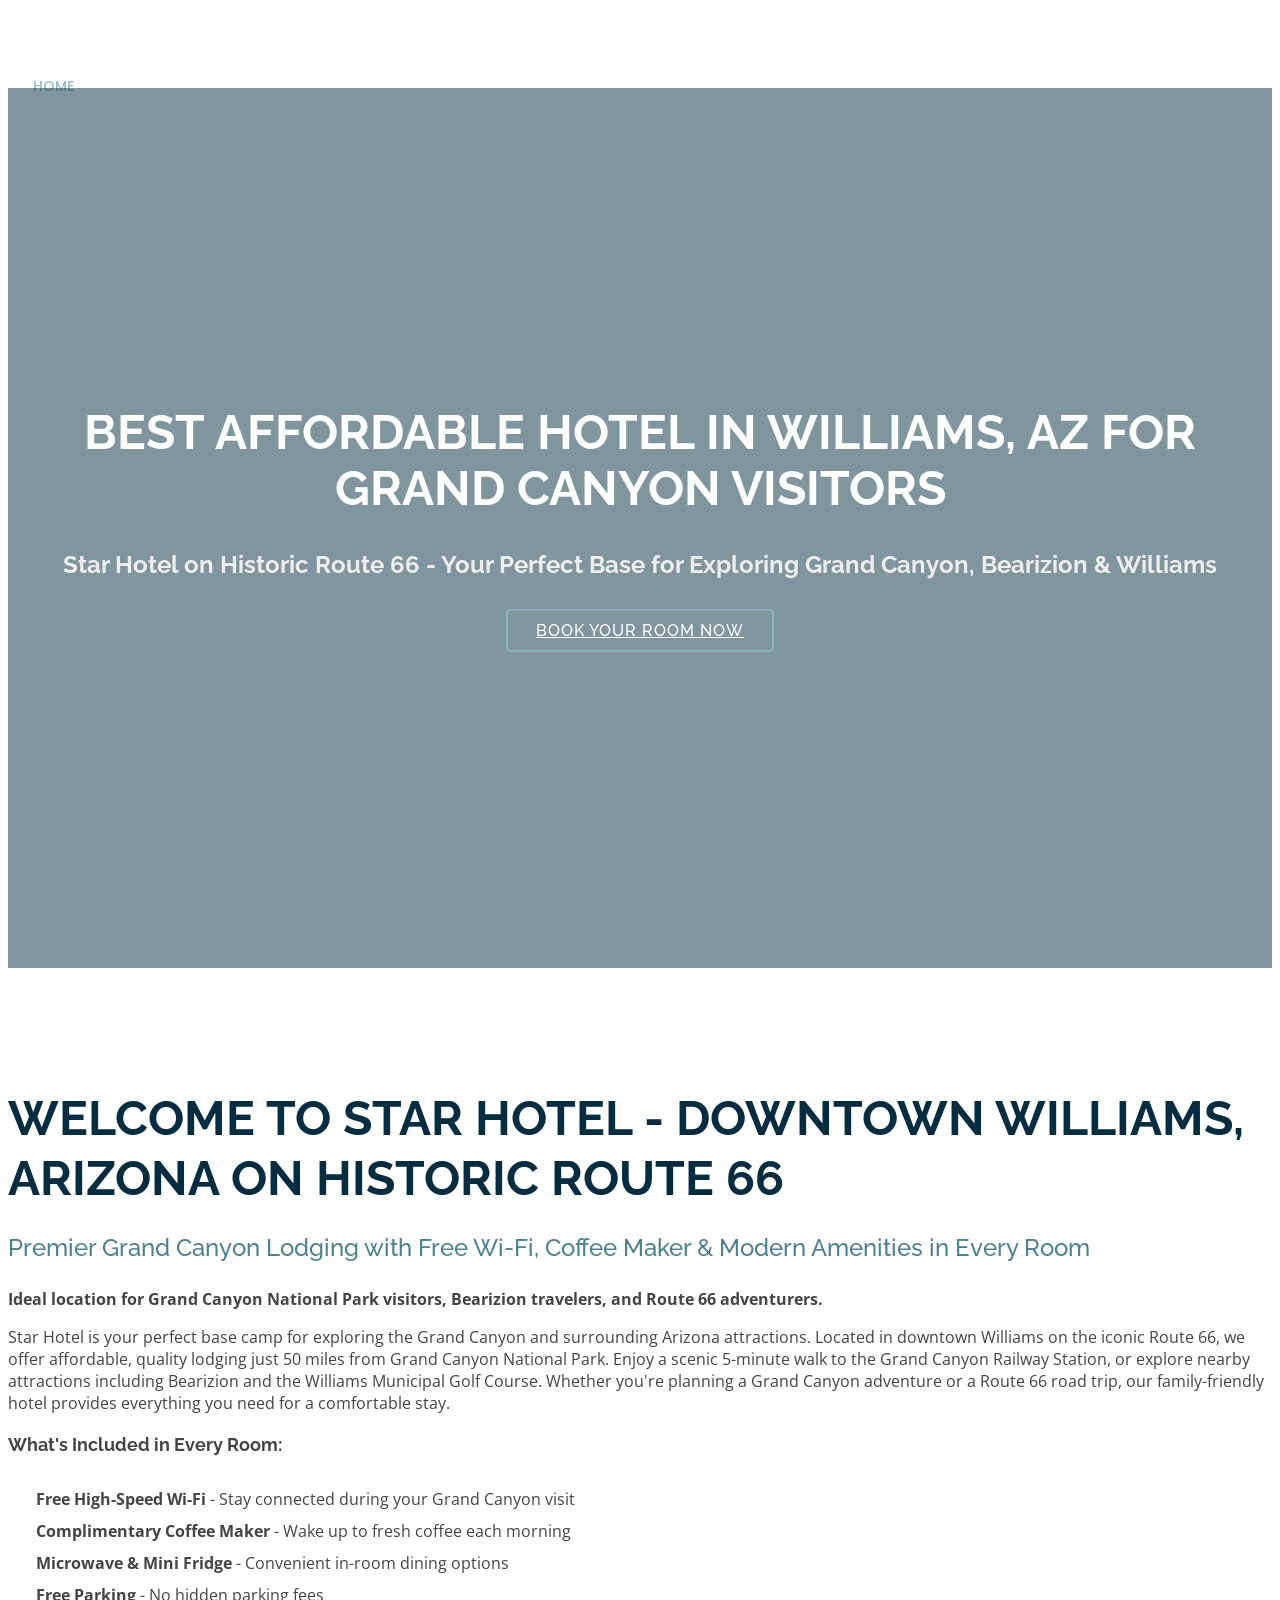
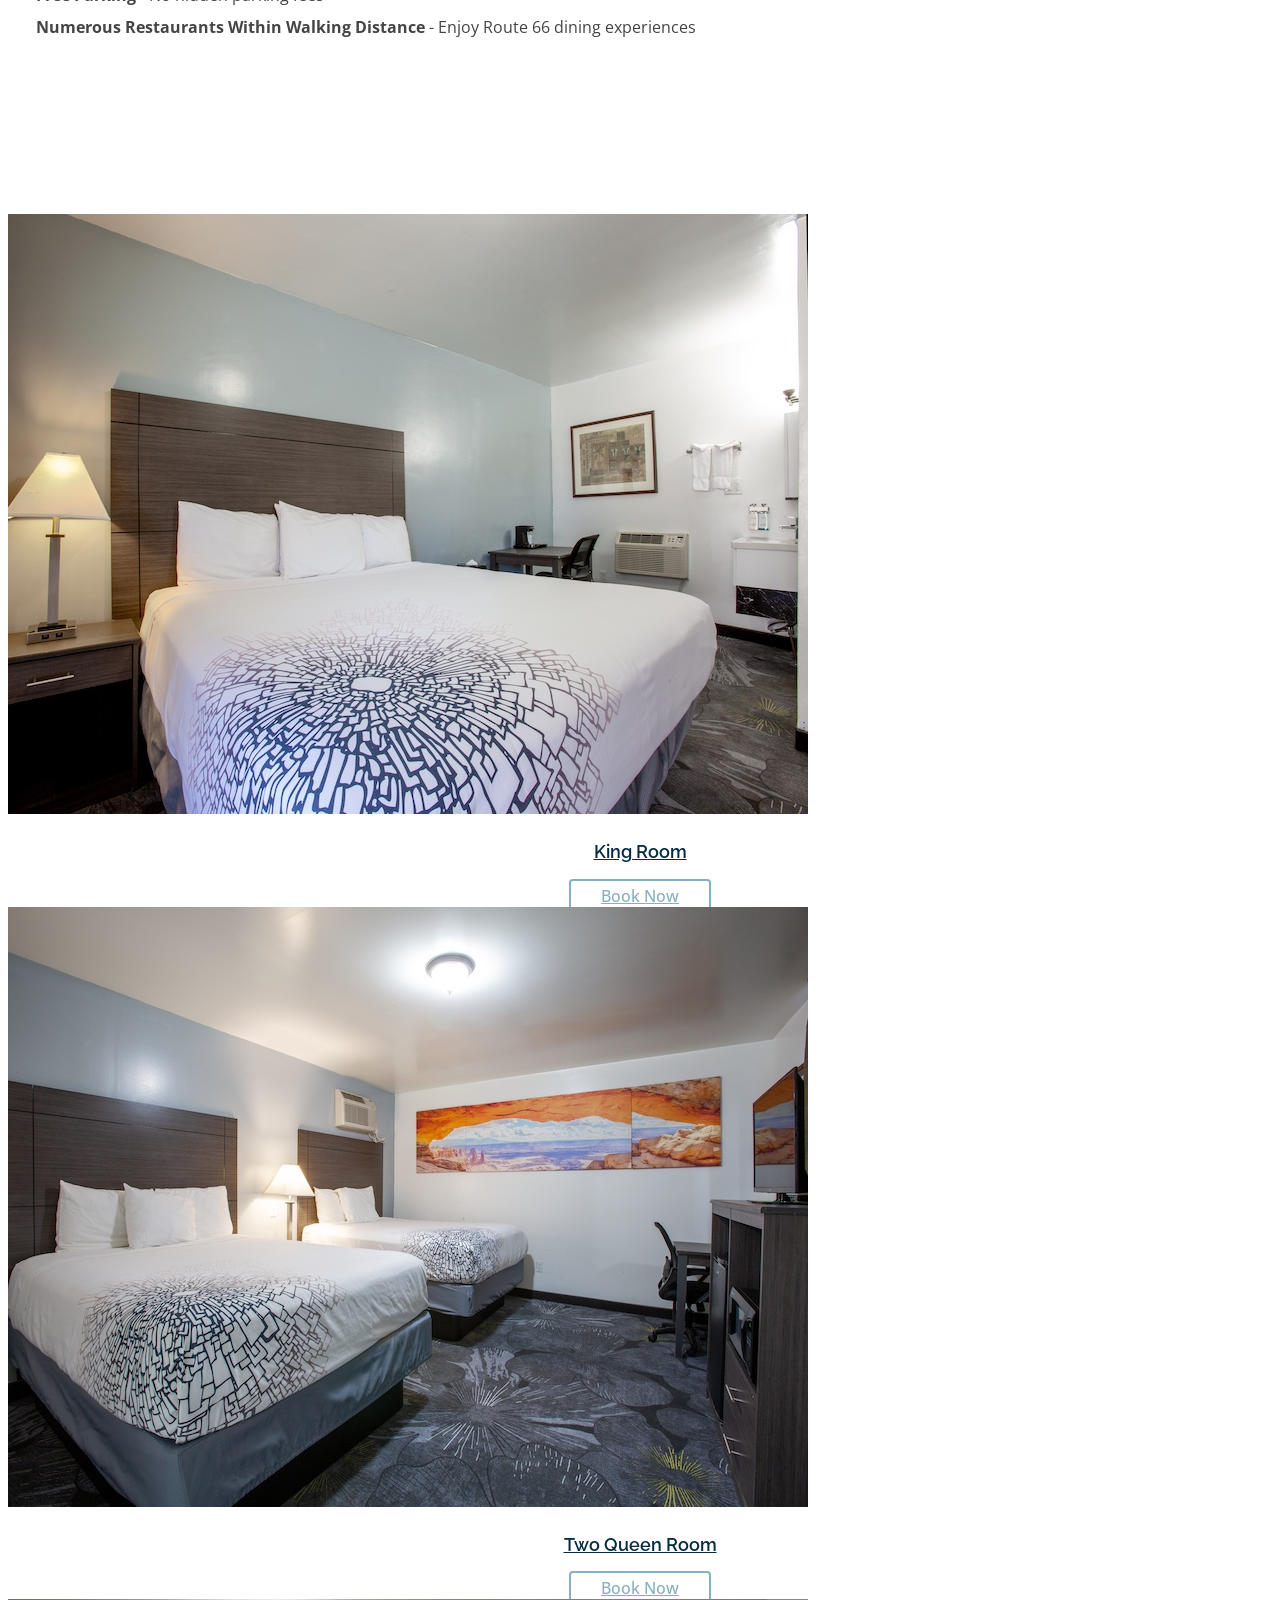
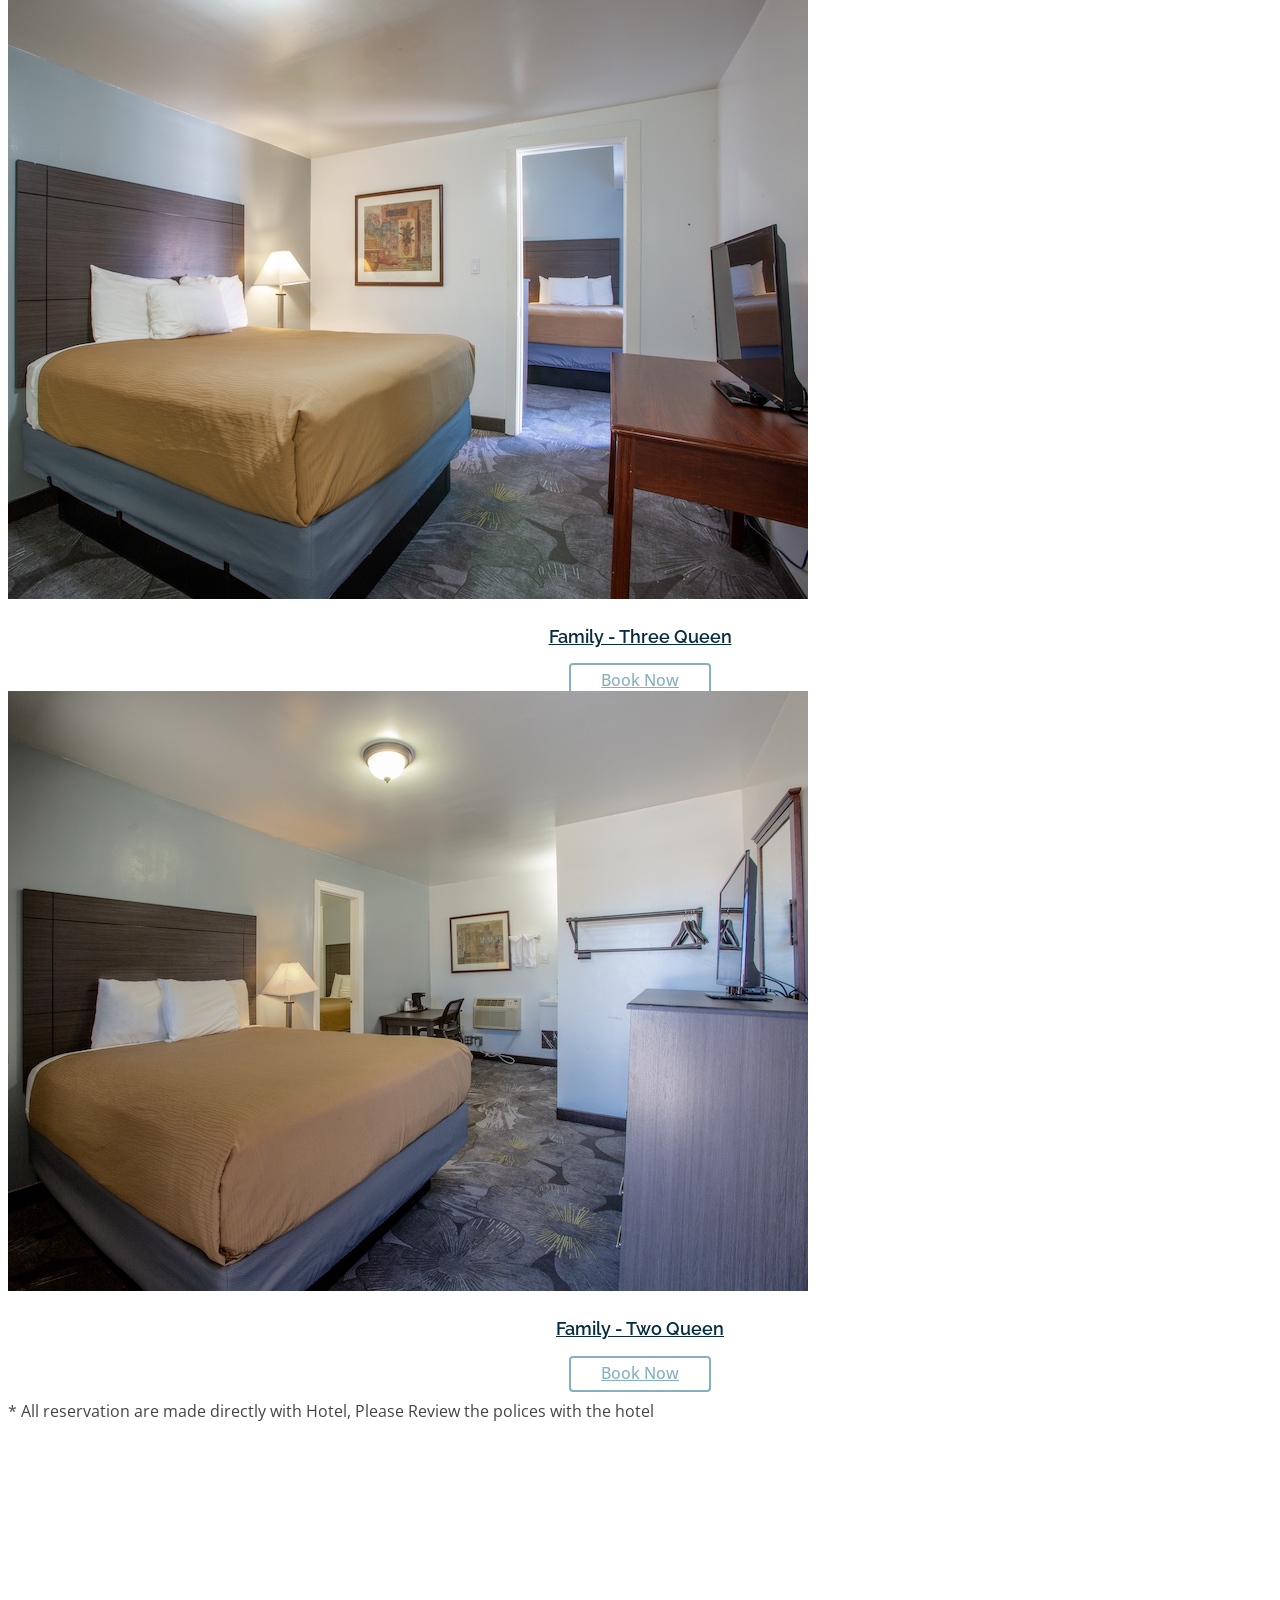
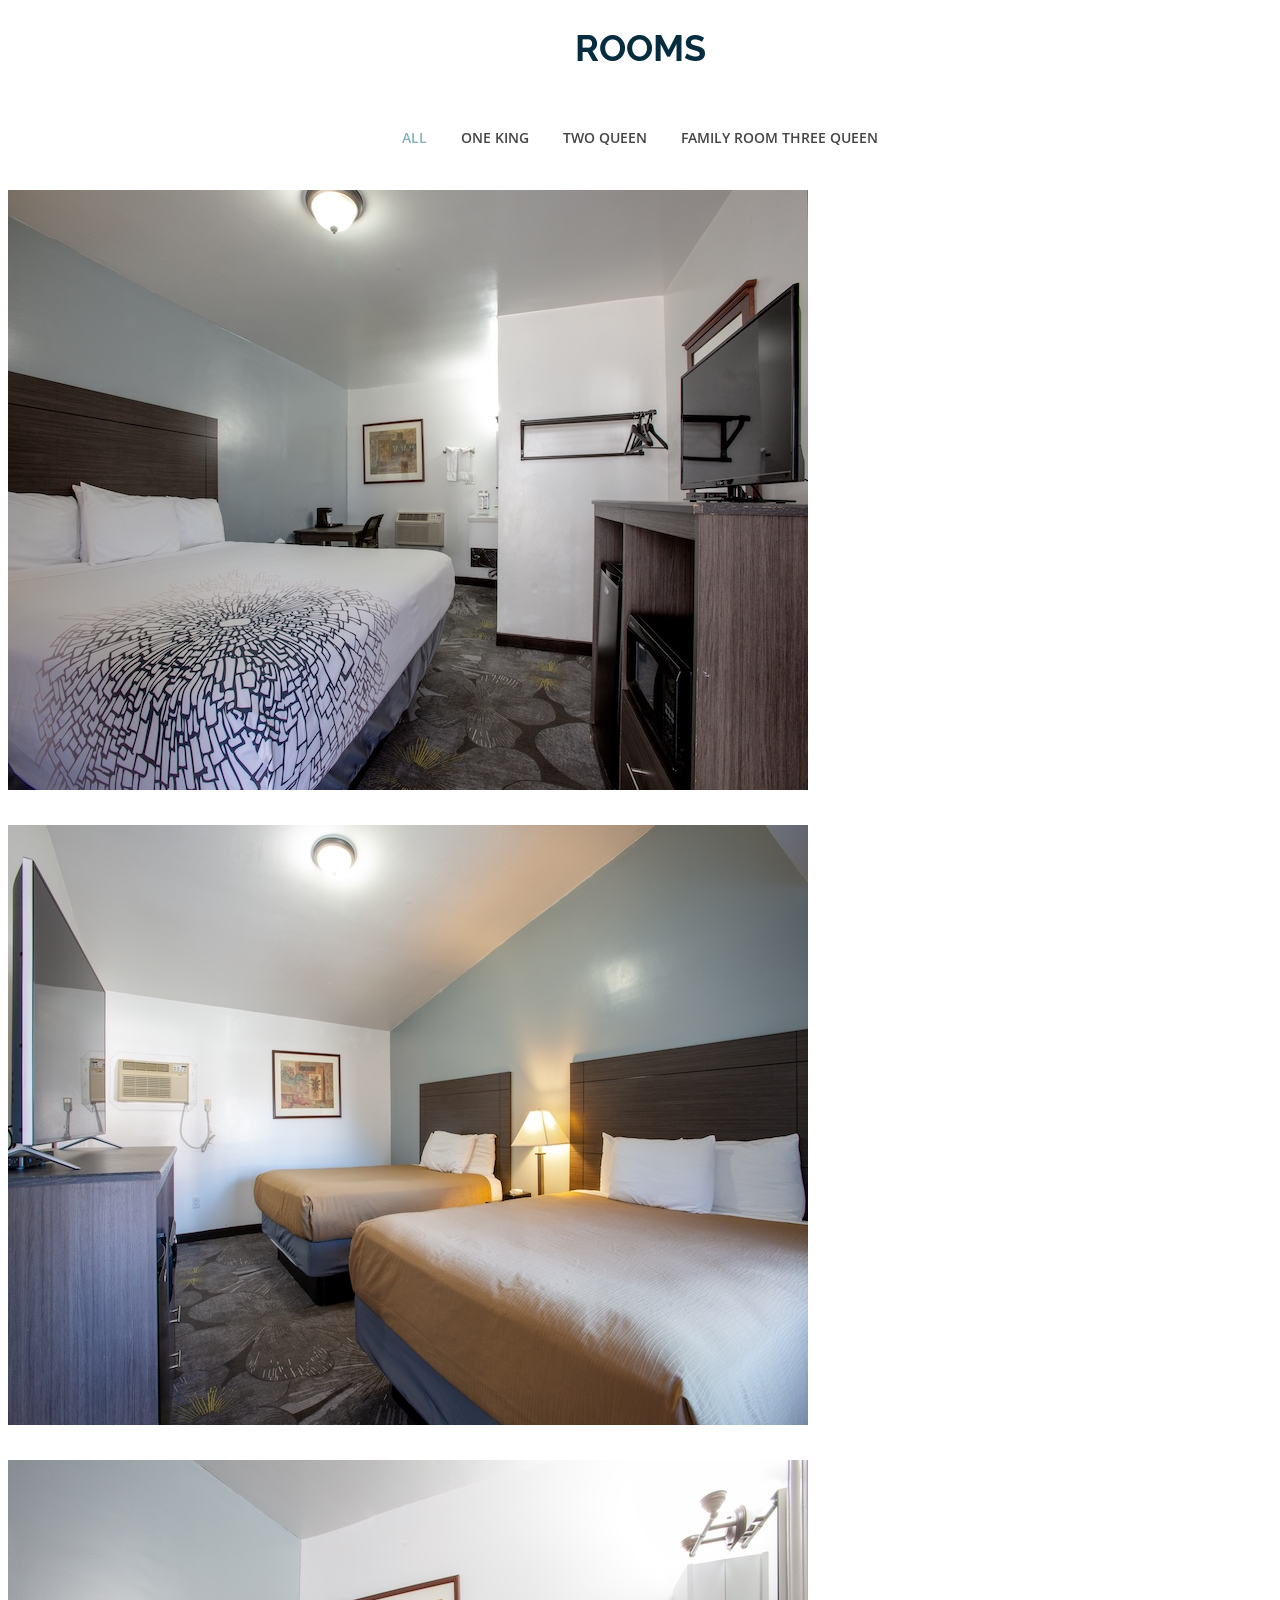
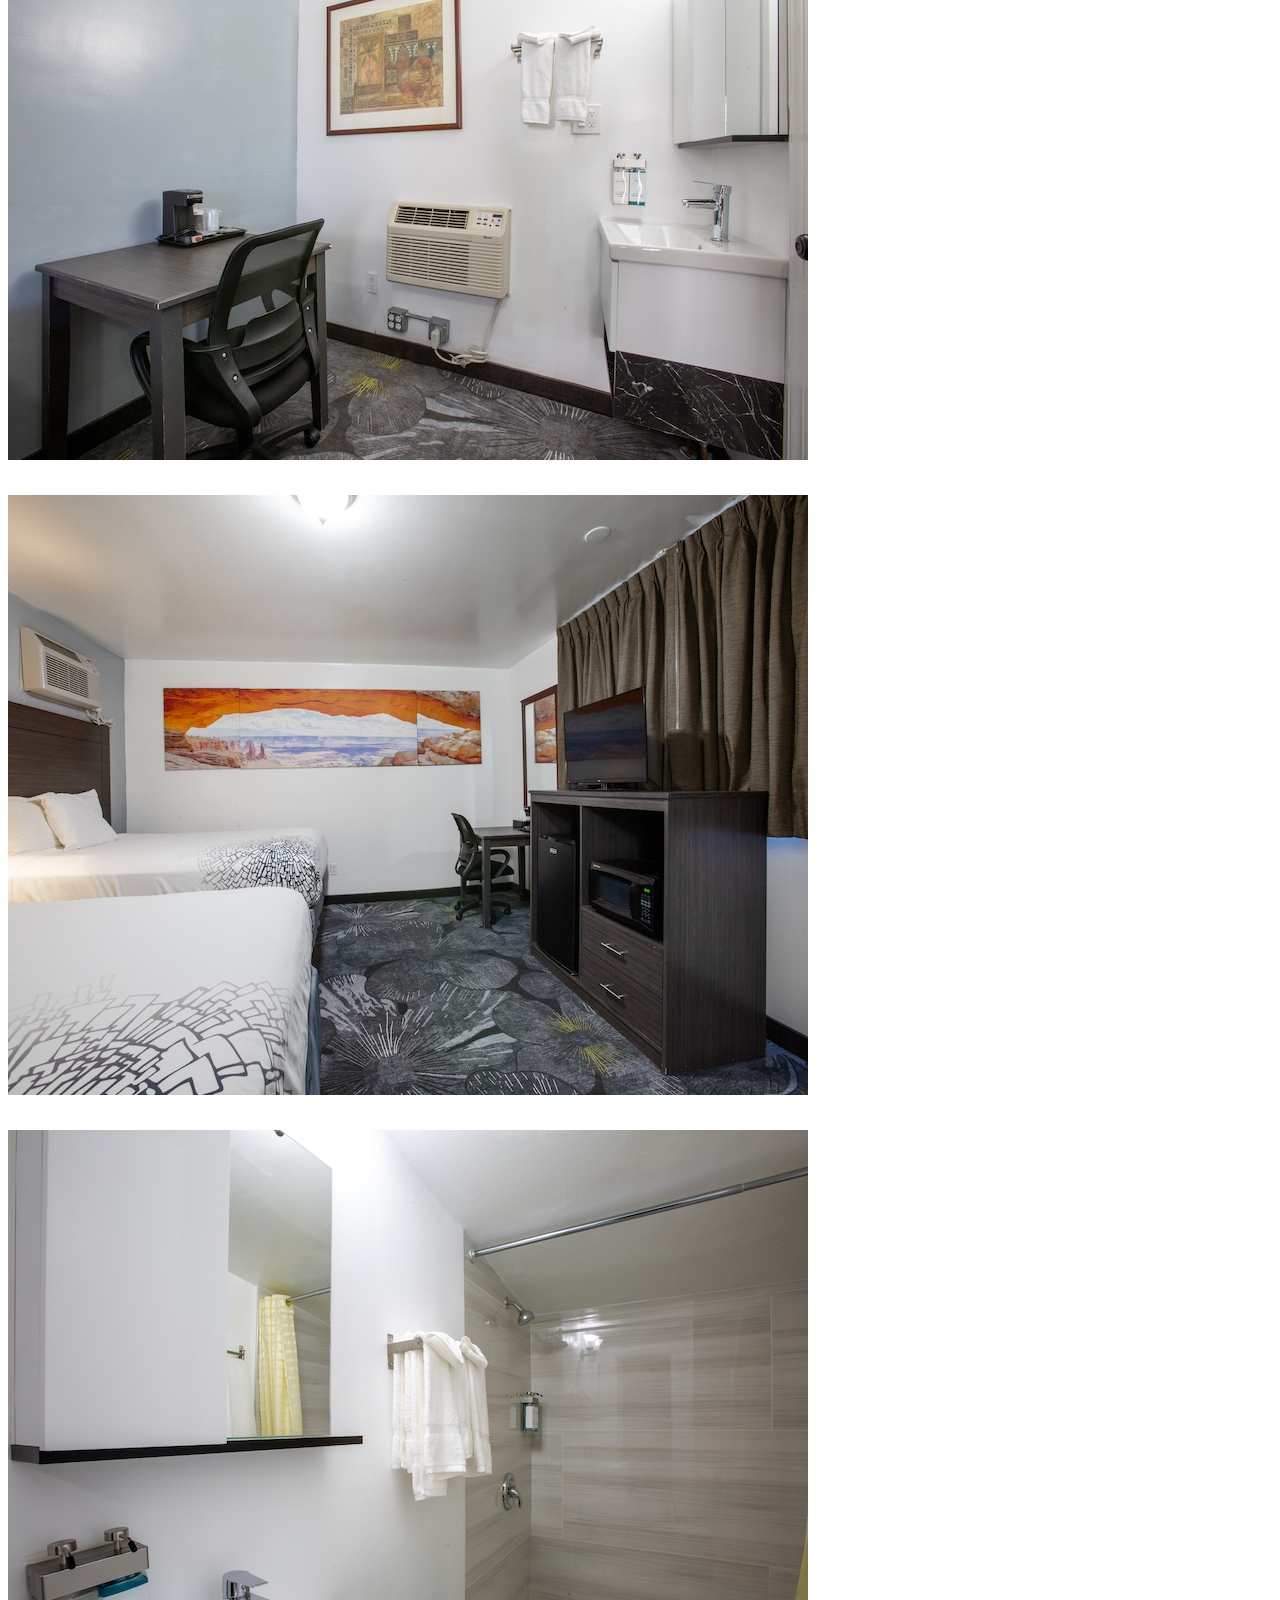
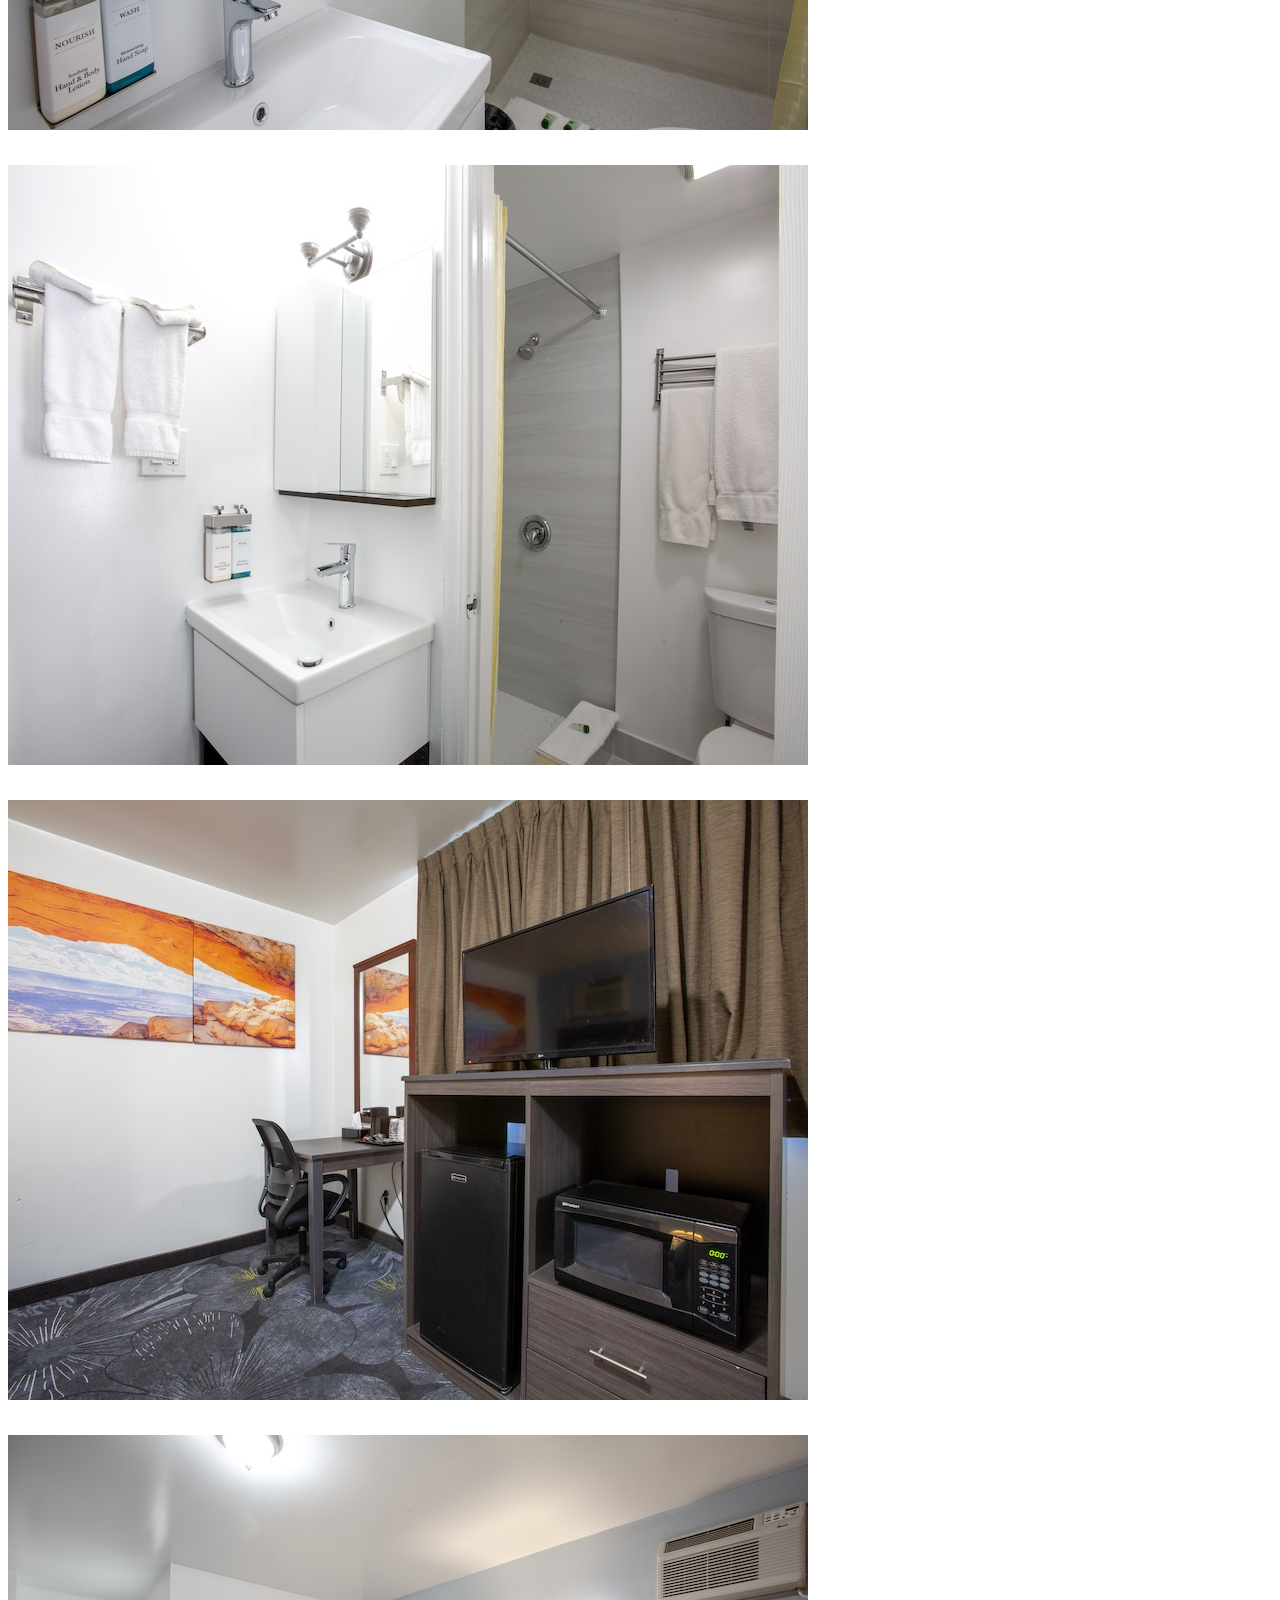
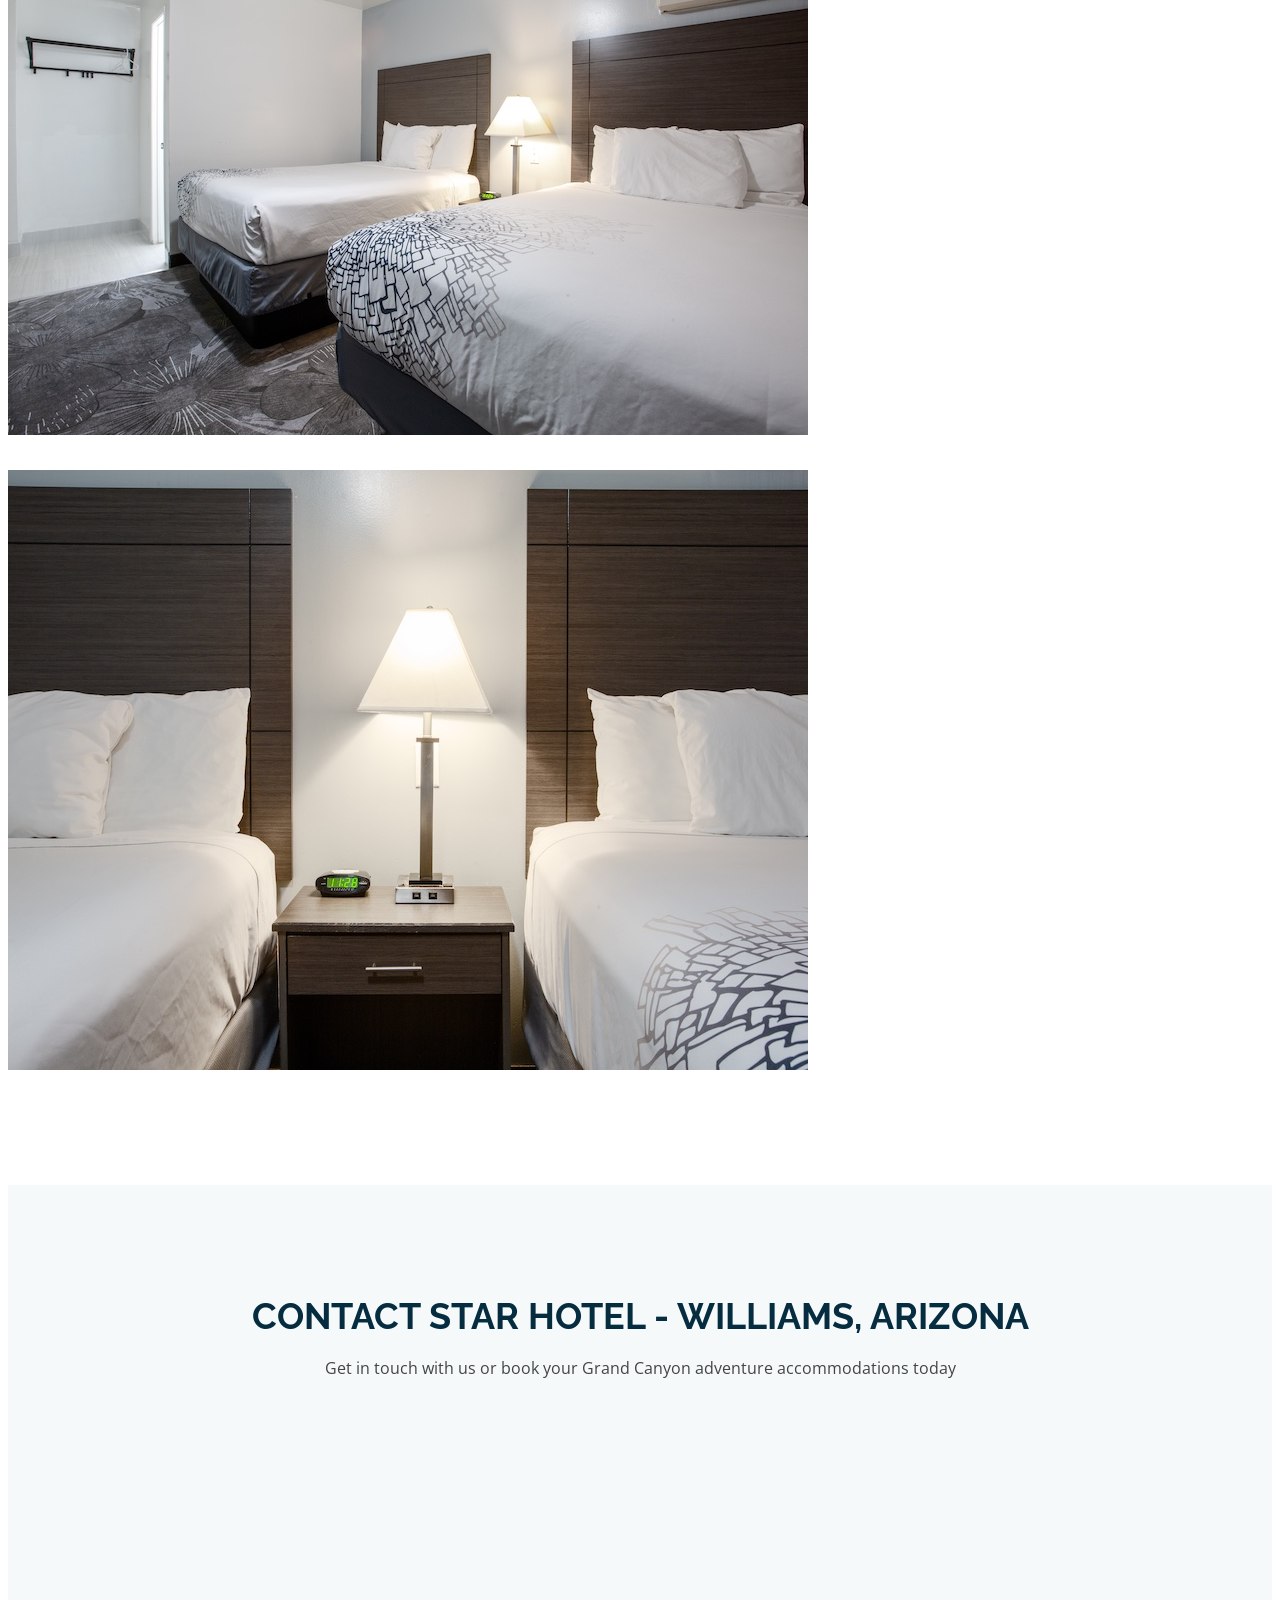
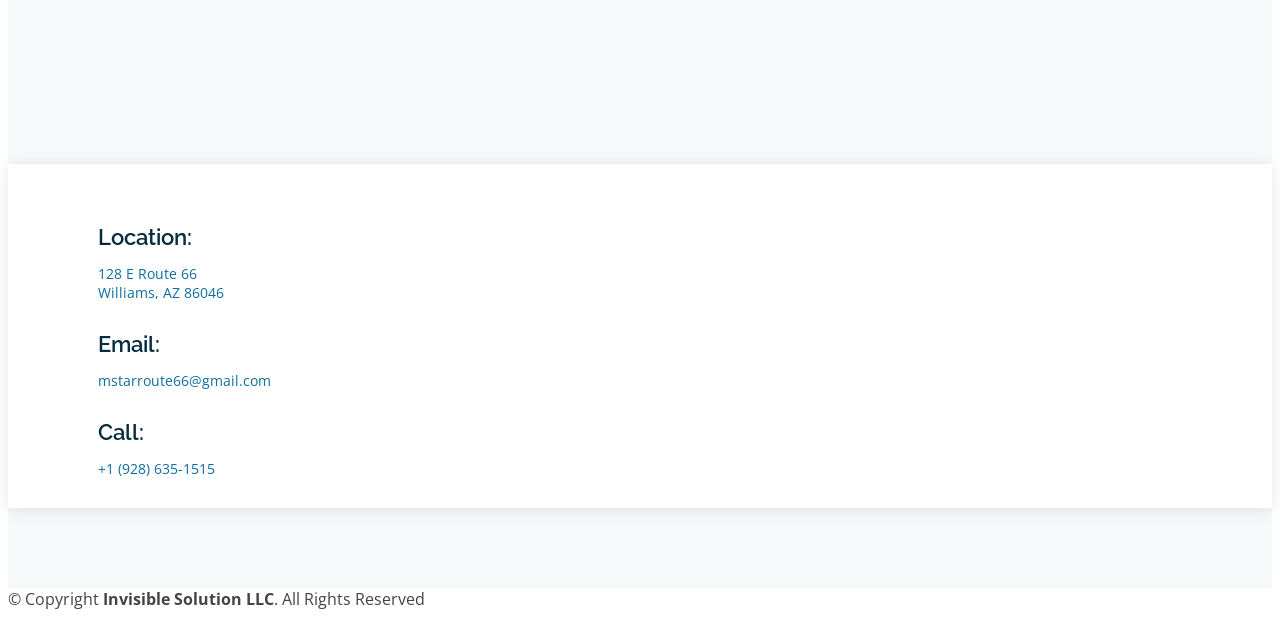
==== commit b006c71e: "Update index.html" ====
--- a/index.html
+++ b/index.html
@@ -5,10 +5,87 @@
   <meta charset="utf-8">
   <meta content="width=device-width, initial-scale=1.0" name="viewport">
 
-  <title>Star Hotel - Affordable Lodging in Williams, AZ Near Grand Canyon</title>
-  <meta name="description" content="Stay at Star Hotel in Williams, AZ. Affordable, pet-friendly lodging near Route 66 and Grand Canyon Railway. Free Wi-Fi, parking, and more.">
-  <meta name="keywords" content="Williams Arizona hotels, Grand Canyon hotels, Route 66 lodging, pet-friendly hotels, affordable hotels in Williams AZ">
+  <title>Star Hotel Williams AZ - Grand Canyon Lodging on Route 66 | Near Bearizion</title>
+  <meta name="description" content="Star Hotel in Williams, Arizona - Affordable Grand Canyon lodging on Route 66. 50 miles from Grand Canyon National Park, near Bearizion. Free Wi-Fi, parking, family rooms. Perfect base for Grand Canyon visitors.">
+  <meta name="keywords" content="Williams Arizona hotels, Grand Canyon hotels, Route 66 lodging, pet-friendly hotels, affordable hotels in Williams AZ, Bearizion lodging, Grand Canyon base camp, Williams AZ motel, Route 66 accommodations">
   <meta name="robots" content="index, follow">
+  
+  <!-- Open Graph Meta Tags -->
+  <meta property="og:type" content="website">
+  <meta property="og:title" content="Star Hotel Williams AZ - Grand Canyon Lodging on Route 66">
+  <meta property="og:description" content="Affordable hotel in Williams, AZ near Grand Canyon National Park and Bearizion. Ideal for Grand Canyon tourists. Free Wi-Fi & parking.">
+  <meta property="og:url" content="https://starhotelroute66.com">
+  <meta property="og:image" content="https://starhotelroute66.com/assets/img/featured-3.jpg">
+  
+  <!-- Twitter Card -->
+  <meta name="twitter:card" content="summary_large_image">
+  <meta name="twitter:title" content="Star Hotel Williams AZ - Grand Canyon Lodging">
+  <meta name="twitter:description" content="Affordable Grand Canyon hotel on Route 66. Near Bearizion. Free Wi-Fi & parking.">
+  
+  <!-- Local Business Schema -->
+  <script type="application/ld+json">
+  {
+    "@context": "https://schema.org",
+    "@type": "Hotel",
+    "name": "Star Hotel",
+    "image": "https://starhotelroute66.com/assets/img/featured-3.jpg",
+    "description": "Affordable hotel in downtown Williams, Arizona on Historic Route 66, perfect base for Grand Canyon National Park visitors and Bearizion tourists",
+    "address": {
+      "@type": "PostalAddress",
+      "streetAddress": "128 E Route 66",
+      "addressLocality": "Williams",
+      "addressRegion": "AZ",
+      "postalCode": "86046",
+      "addressCountry": "US"
+    },
+    "telephone": "+1-928-635-1515",
+    "email": "mstarroute66@gmail.com",
+    "url": "https://starhotelroute66.com",
+    "priceRange": "$$",
+    "amenityFeature": [
+      {
+        "@type": "Text",
+        "name": "Free Wi-Fi"
+      },
+      {
+        "@type": "Text",
+        "name": "Free Parking"
+      },
+      {
+        "@type": "Text",
+        "name": "Pet-Friendly"
+      }
+    ],
+    "nearbyAttractions": [
+      {
+        "@type": "Place",
+        "name": "Grand Canyon National Park",
+        "distance": "50 miles"
+      },
+      {
+        "@type": "Place",
+        "name": "Grand Canyon Railway",
+        "distance": "5 minute walk"
+      },
+      {
+        "@type": "Place",
+        "name": "Historic Route 66",
+        "distance": "On Site"
+      },
+      {
+        "@type": "Place",
+        "name": "Bearizion",
+        "distance": "Nearby"
+      }
+    ],
+    "areaServed": [
+      "Grand Canyon",
+      "Williams",
+      "Bearizion",
+      "Route 66"
+    ]
+  }
+  </script>
 
   <!-- Favicons -->
   <link href="assets/img/portfolio/fevicon.png" rel="icon">
@@ -54,9 +131,9 @@
 <!-- ======= Hero Section ======= -->
 <section id="hero">
   <div class="hero-container">
-    <h1>Best Hotel in Williams, AZ</h1>
-    <h2>The Star Hotel is in downtown Williams on Historical Route 66</h2>
-    <a href="https://booking.hotelkeyapp.com/v2/index.html#/booking/search?pc=1155&property_id=44b7c25f-f63f-43b0-a284-34d5d45035c4&url=www" class="btn-get-started scrollto">Book Now</a>
+    <h1>Best Affordable Hotel in Williams, AZ for Grand Canyon Visitors</h1>
+    <h2>Star Hotel on Historic Route 66 - Your Perfect Base for Exploring Grand Canyon, Bearizion & Williams</h2>
+    <a href="https://booking.hotelkeyapp.com/v2/index.html#/booking/search?pc=1155&property_id=44b7c25f-f63f-43b0-a284-34d5d45035c4&url=www" class="btn-get-started scrollto">Book Your Room Now</a>
   </div>
 </section><!-- End Hero -->
 
@@ -68,17 +145,21 @@
 
       <div class="row content">
         <div class="col-lg-6">
-          <h2>The Star Hotel is in downtown Williams on Historical Route 66</h2>
-          <h3>All guest rooms feature free wifi, coffee maker, a microwave, mini fridge, and a hairdryer.</h3>
+          <h2>Welcome to Star Hotel - Downtown Williams, Arizona on Historic Route 66</h2>
+          <h3>Premier Grand Canyon Lodging with Free Wi-Fi, Coffee Maker & Modern Amenities in Every Room</h3>
+          <p><strong>Ideal location for Grand Canyon National Park visitors, Bearizion travelers, and Route 66 adventurers.</strong></p>
         </div>
         <div class="col-lg-6 pt-4 pt-lg-0">
           <p>
-            Experience the wonders of the Grand Canyon! Our hotel is conveniently located just a 50-mile drive from the National Park. Alternatively, enjoy a scenic and relaxing 5-minute walk to the Grand Canyon Railroad Stop for an effortless journey to the Park. For golf enthusiasts, the Williams Municipal Golf Course offers a great opportunity to challenge your skills. Back at the hotel, you'll find quality lodging at an affordable price, complete with complimentary high-speed internet and free parking.
+            Star Hotel is your perfect base camp for exploring the Grand Canyon and surrounding Arizona attractions. Located in downtown Williams on the iconic Route 66, we offer affordable, quality lodging just 50 miles from Grand Canyon National Park. Enjoy a scenic 5-minute walk to the Grand Canyon Railway Station, or explore nearby attractions including Bearizion and the Williams Municipal Golf Course. Whether you're planning a Grand Canyon adventure or a Route 66 road trip, our family-friendly hotel provides everything you need for a comfortable stay.
           </p>
+          <h4 style="margin-top: 20px; font-size: 1.1rem;">What's Included in Every Room:</h4>
           <ul>
-            <li><i class="ri-check-double-line"></i> Free Wi-Fi</li>
-            <li><i class="ri-check-double-line"></i> Free Coffee In guest room</li>
-            <li><i class="ri-check-double-line"></i> Many Resurants in Walking distances</li>
+            <li><i class="ri-check-double-line"></i> <strong>Free High-Speed Wi-Fi</strong> - Stay connected during your Grand Canyon visit</li>
+            <li><i class="ri-check-double-line"></i> <strong>Complimentary Coffee Maker</strong> - Wake up to fresh coffee each morning</li>
+            <li><i class="ri-check-double-line"></i> <strong>Microwave & Mini Fridge</strong> - Convenient in-room dining options</li>
+            <li><i class="ri-check-double-line"></i> <strong>Free Parking</strong> - No hidden parking fees</li>
+            <li><i class="ri-check-double-line"></i> <strong>Numerous Restaurants Within Walking Distance</strong> - Enjoy Route 66 dining experiences</li>
           </ul>
         </div>
       </div>
@@ -90,11 +171,11 @@
   <!-- End Services Section -->
 
   <!-- ======= Featured Section ======= -->
-  <section id="featured" class="featured">
+<section id="featured" class="featured">
     <div class="container">
 
       <div class="row">
-        <div class="col-3 col-lg-3 col-md-6 d-flex align-items-stretch mb-5 mb-lg-0">
+        <div class="col-12 col-sm-6 col-lg-3 d-flex align-items-stretch mb-4">
           <div class="card">
             <img src="assets/img/featured-3.jpg" class="card-img-top" alt="King Size Room">
             <div class="card-body">
@@ -103,7 +184,7 @@
             </div>
           </div>
         </div>
-        <div class="col-3 col-lg-3 col-md-6 d-flex align-items-stretch mb-5 mb-lg-0">
+        <div class="col-12 col-sm-6 col-lg-3 d-flex align-items-stretch mb-4">
           <div class="card">
             <img src="assets/img/featured-1.jpg" class="card-img-top" alt="Two Double Beds ">
             <div class="card-body">
@@ -112,7 +193,7 @@
             </div>
           </div>
         </div>
-        <div class="col-3 col-lg-3 col-md-6 d-flex align-items-stretch mb-5 mb-lg-0">
+        <div class="col-12 col-sm-6 col-lg-3 d-flex align-items-stretch mb-4">
           <div class="card">
             <img src="assets/img/featured-4.jpg" class="card-img-top" alt="Family Room 3 Beds">
             <div class="card-body">
@@ -121,7 +202,7 @@
             </div>
           </div>
         </div>
-        <div class="col-3 col-lg-3 col-md-6 d-flex align-items-stretch mb-5 mb-lg-0">
+        <div class="col-12 col-sm-6 col-lg-3 d-flex align-items-stretch mb-4">
           <div class="card">
             <img src="assets/img/featured-5.jpg" class="card-img-top" alt="Family Room 2 beds">
             <div class="card-body">
@@ -203,8 +284,8 @@
     <div class="container">
 
       <div class="section-title">
-        <h2>Contact</h2>
-
+        <h2>Contact Star Hotel - Williams, Arizona</h2>
+        <p>Get in touch with us or book your Grand Canyon adventure accommodations today</p>
       </div>
     </div>
     <div class="map">
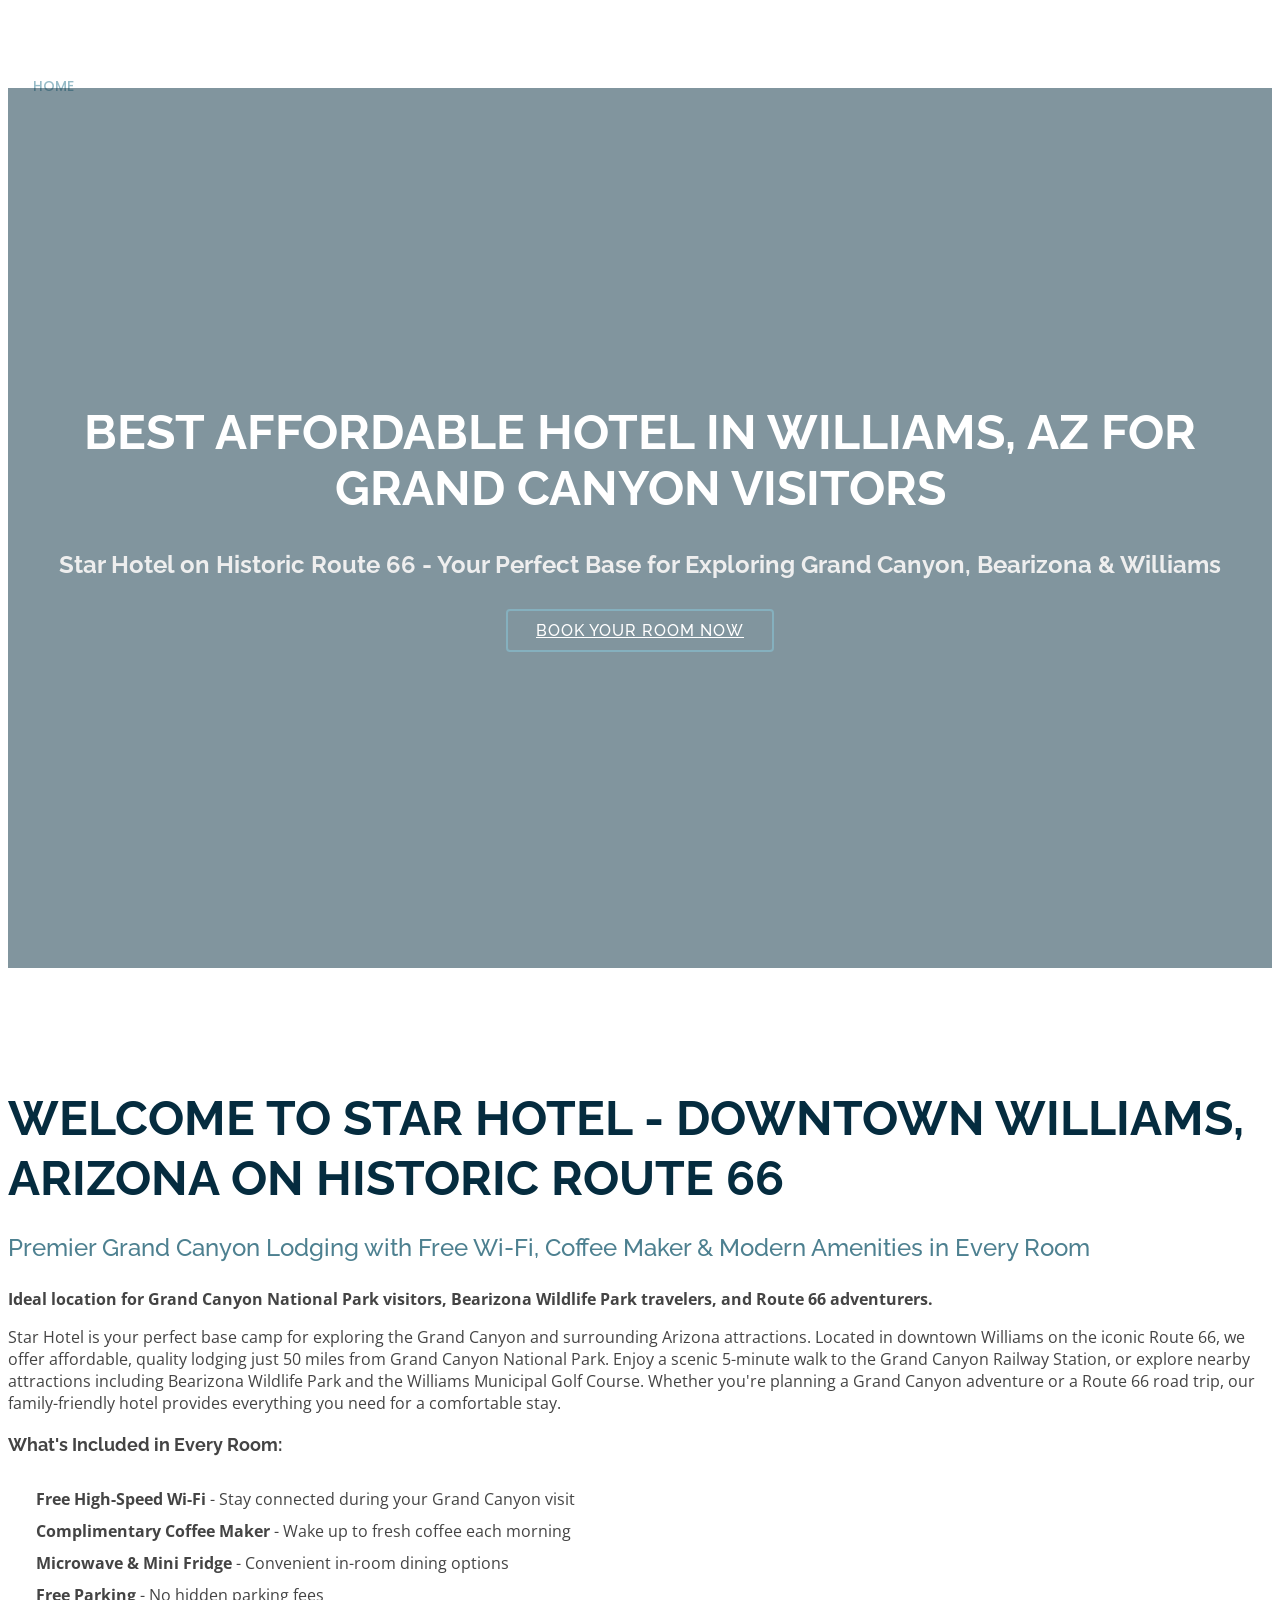
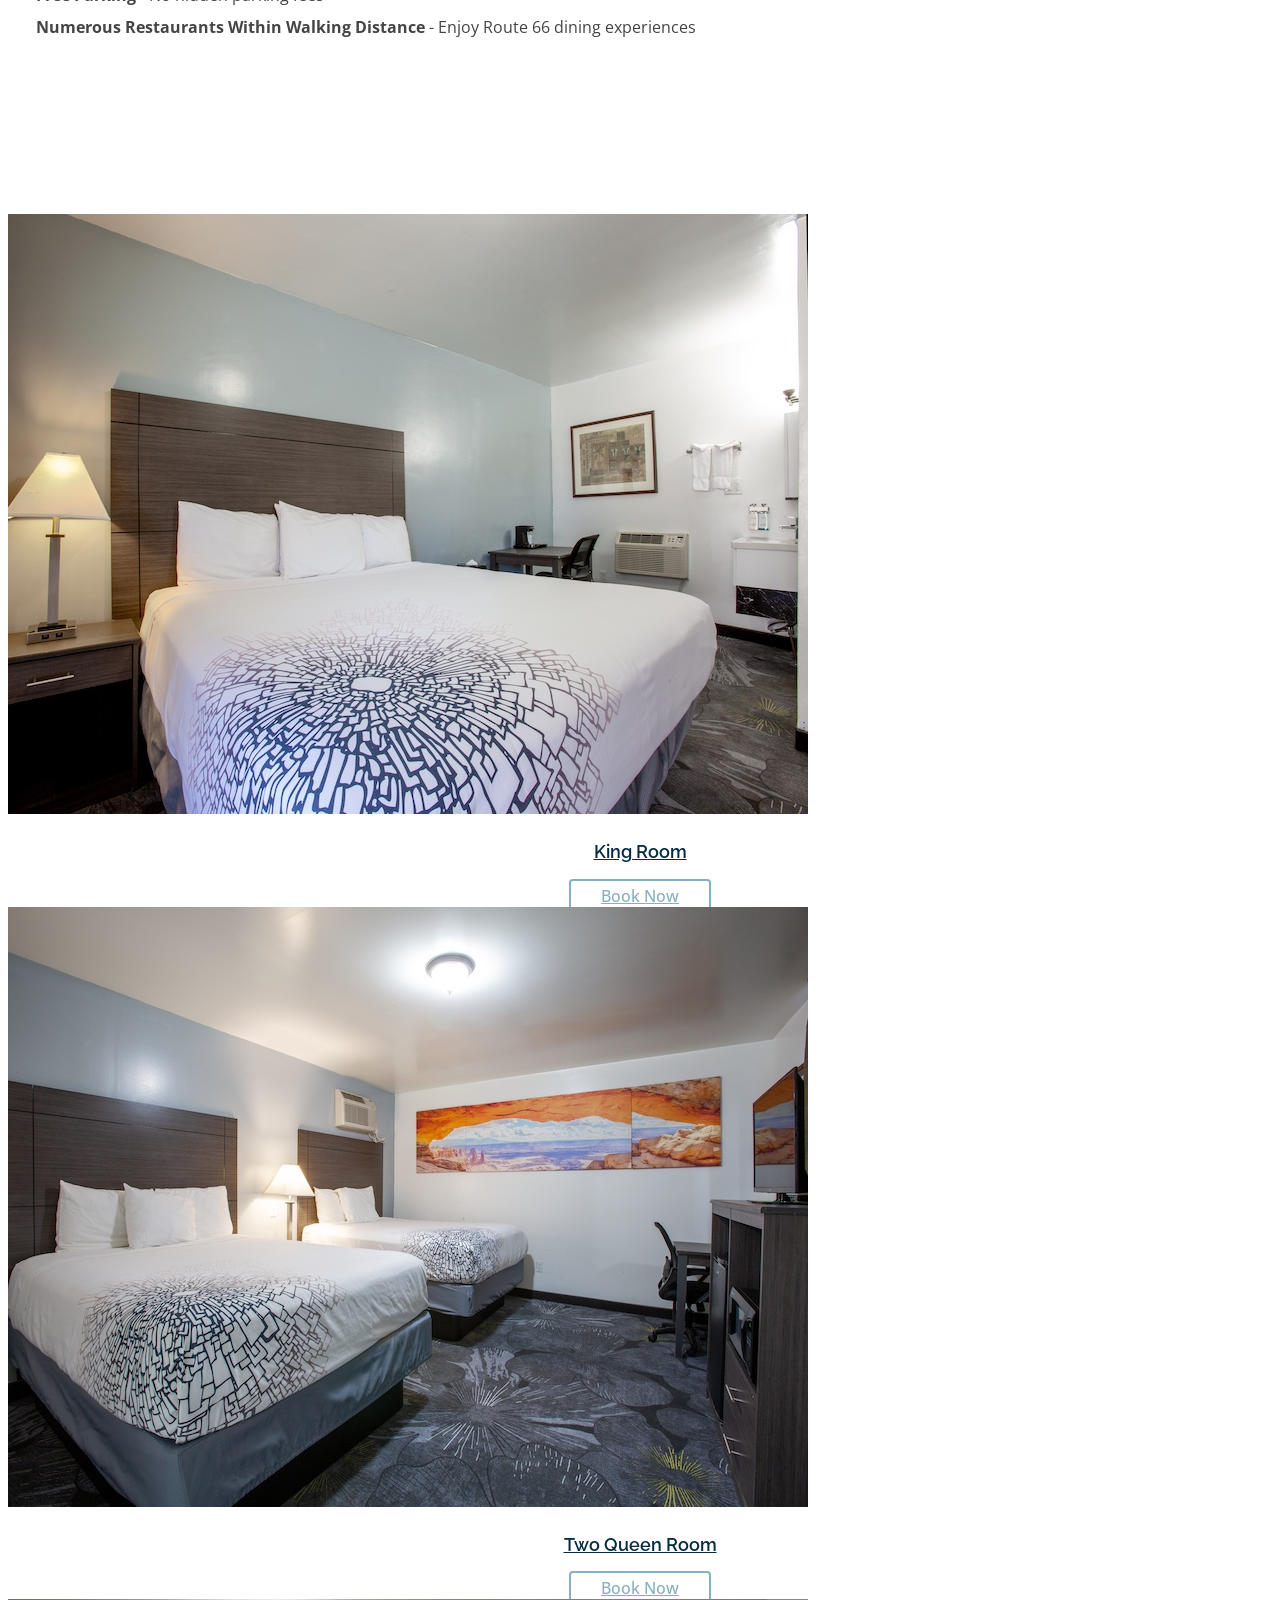
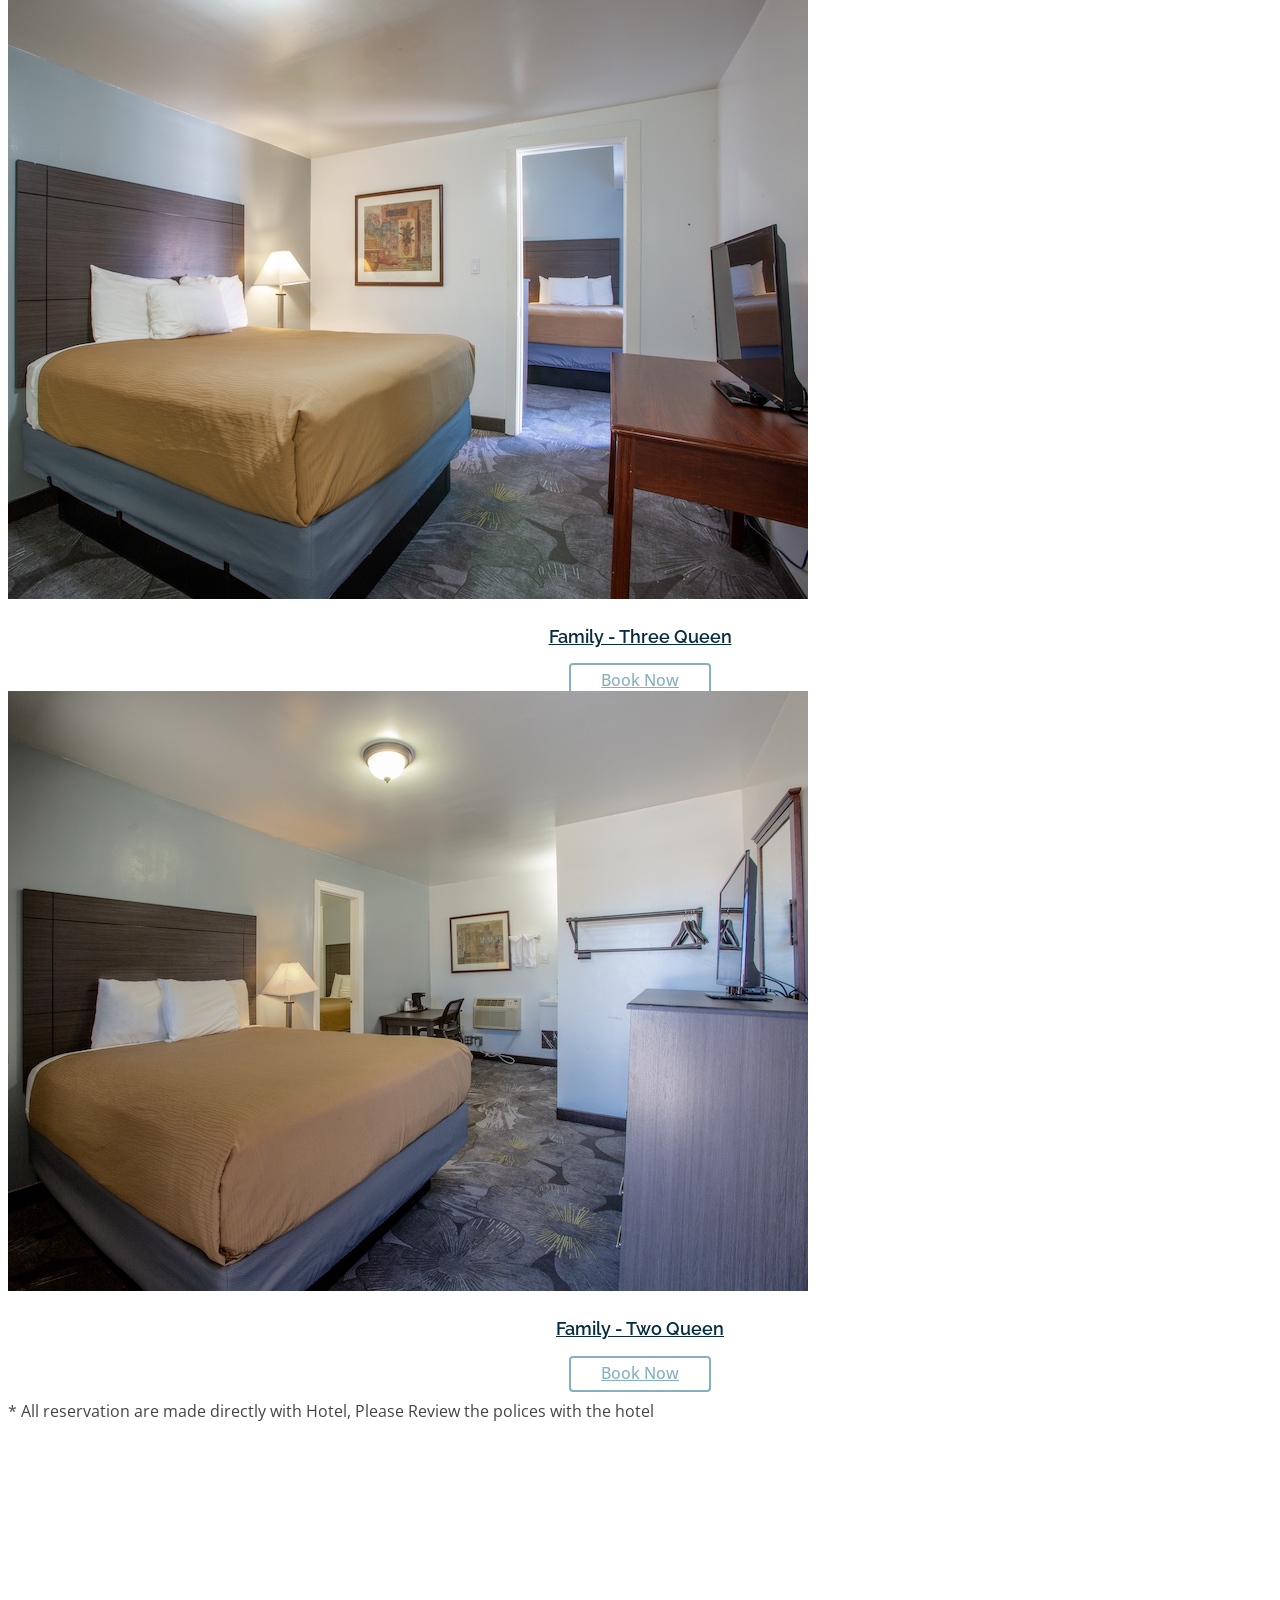
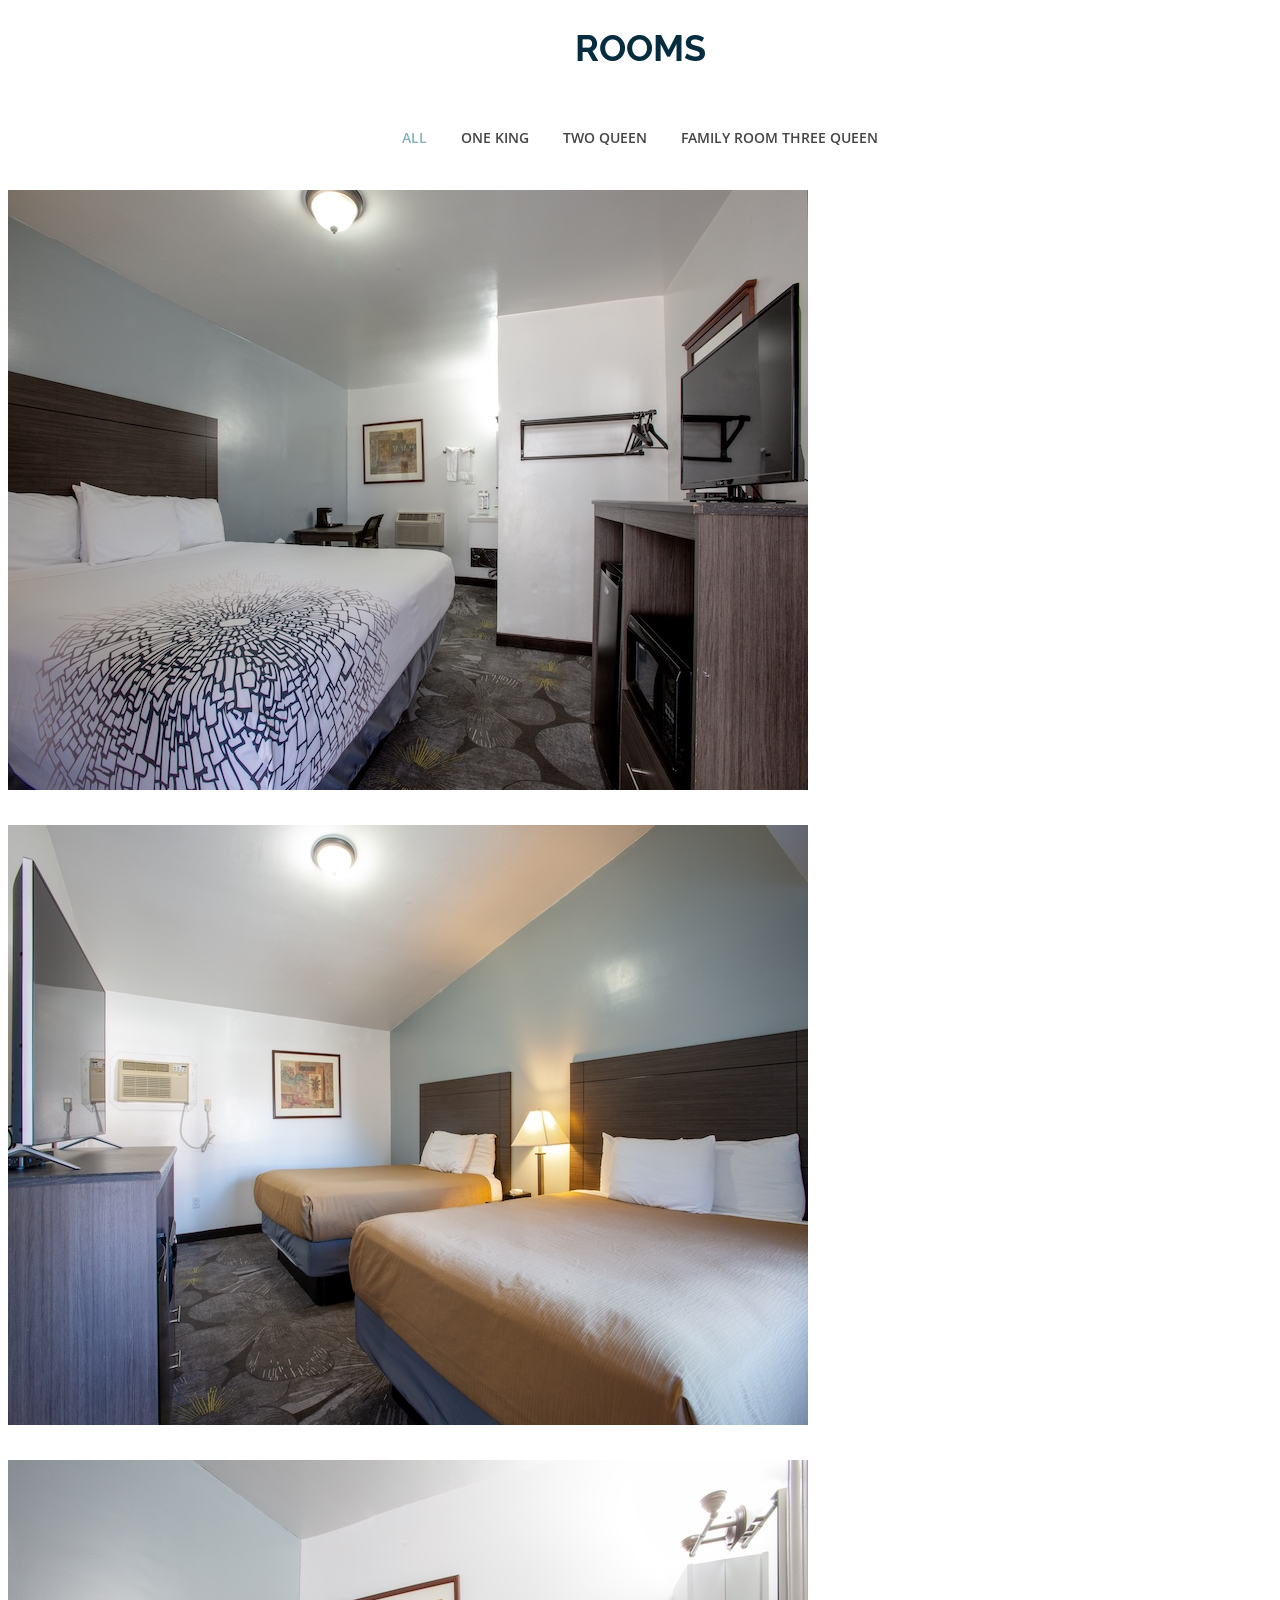
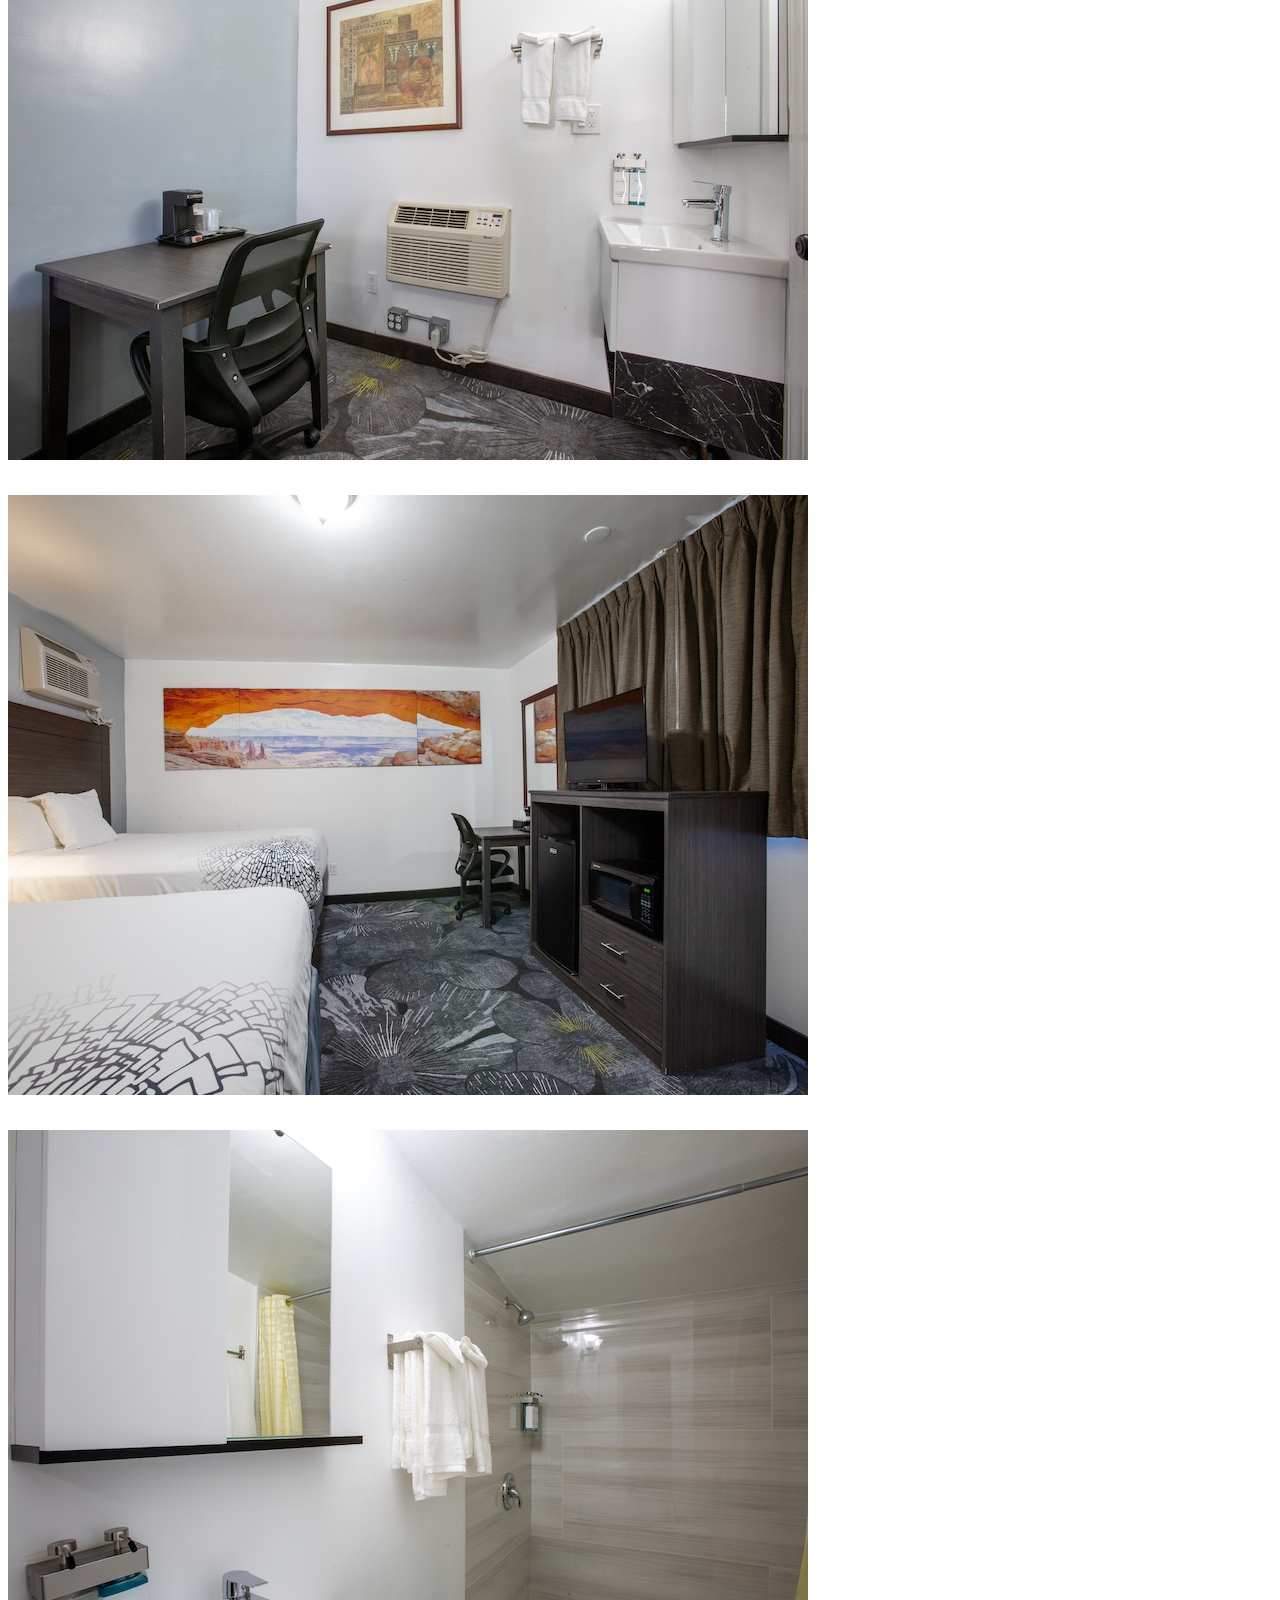
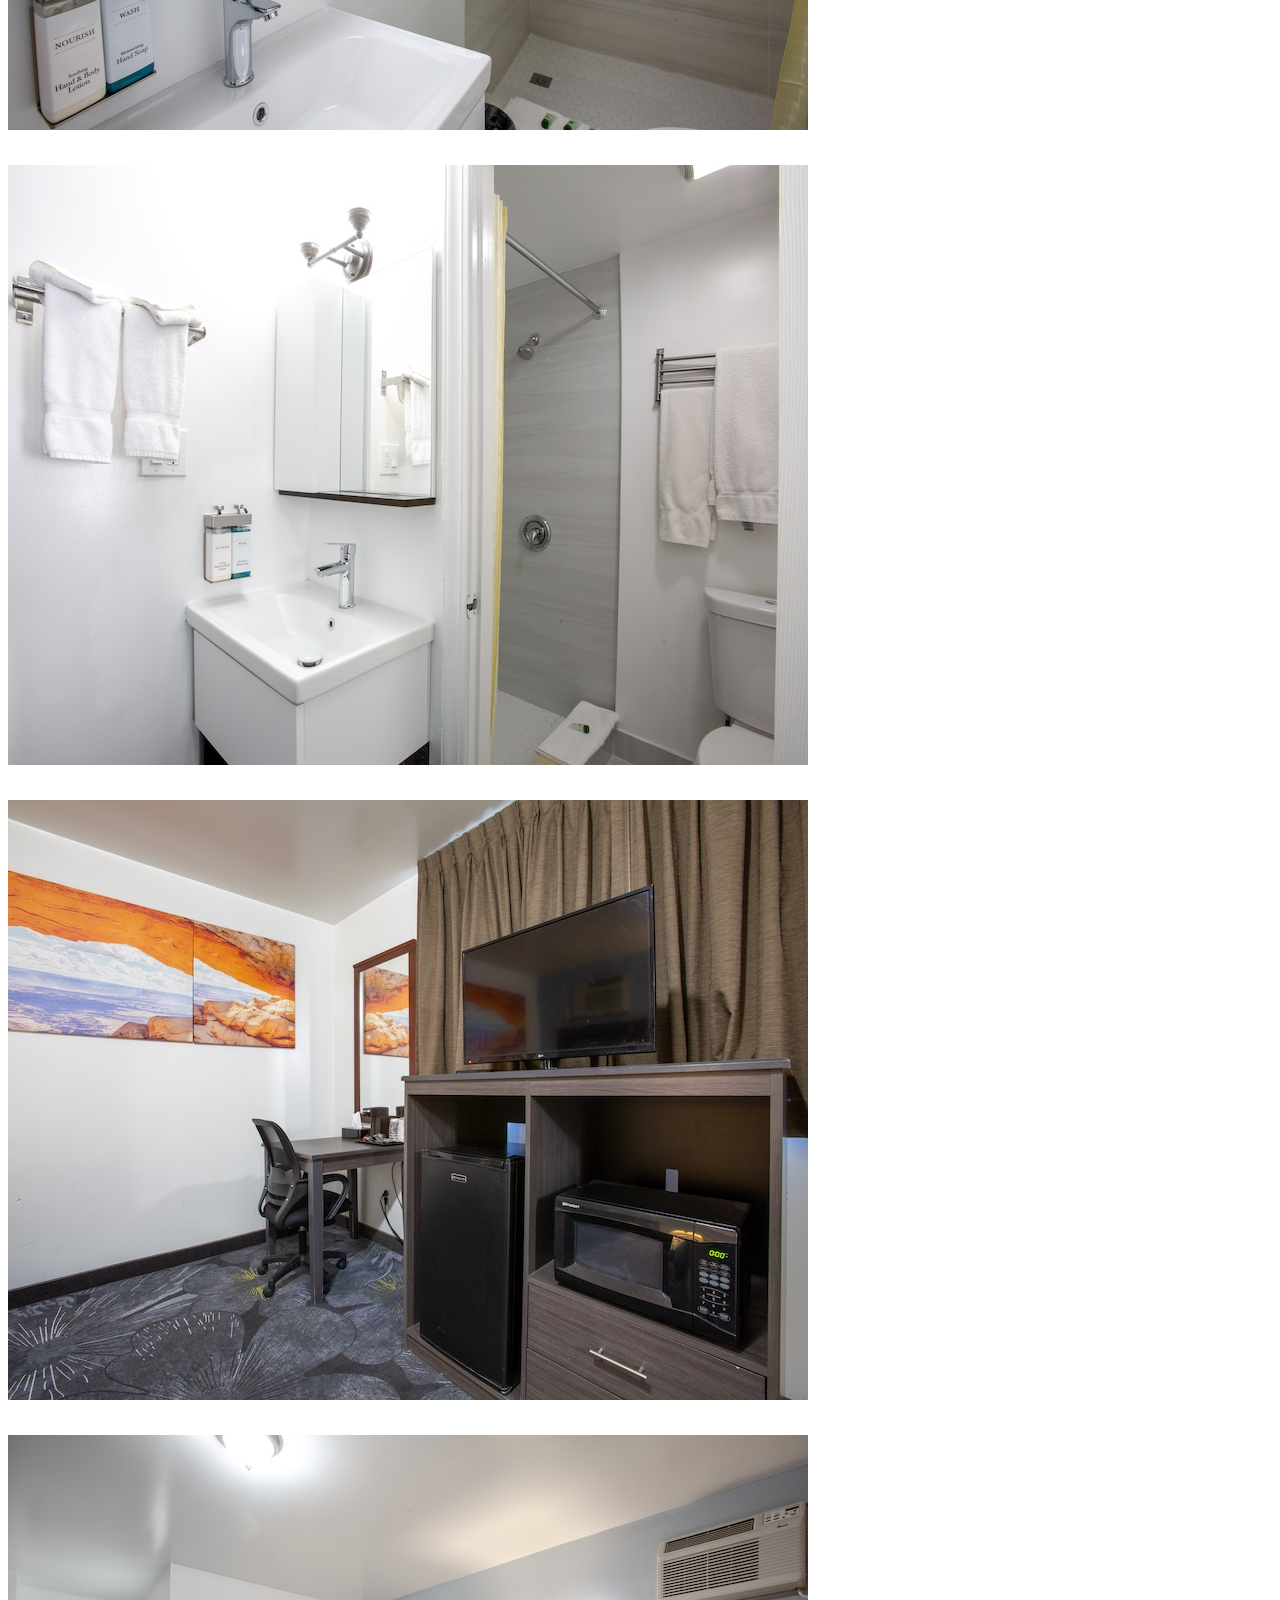
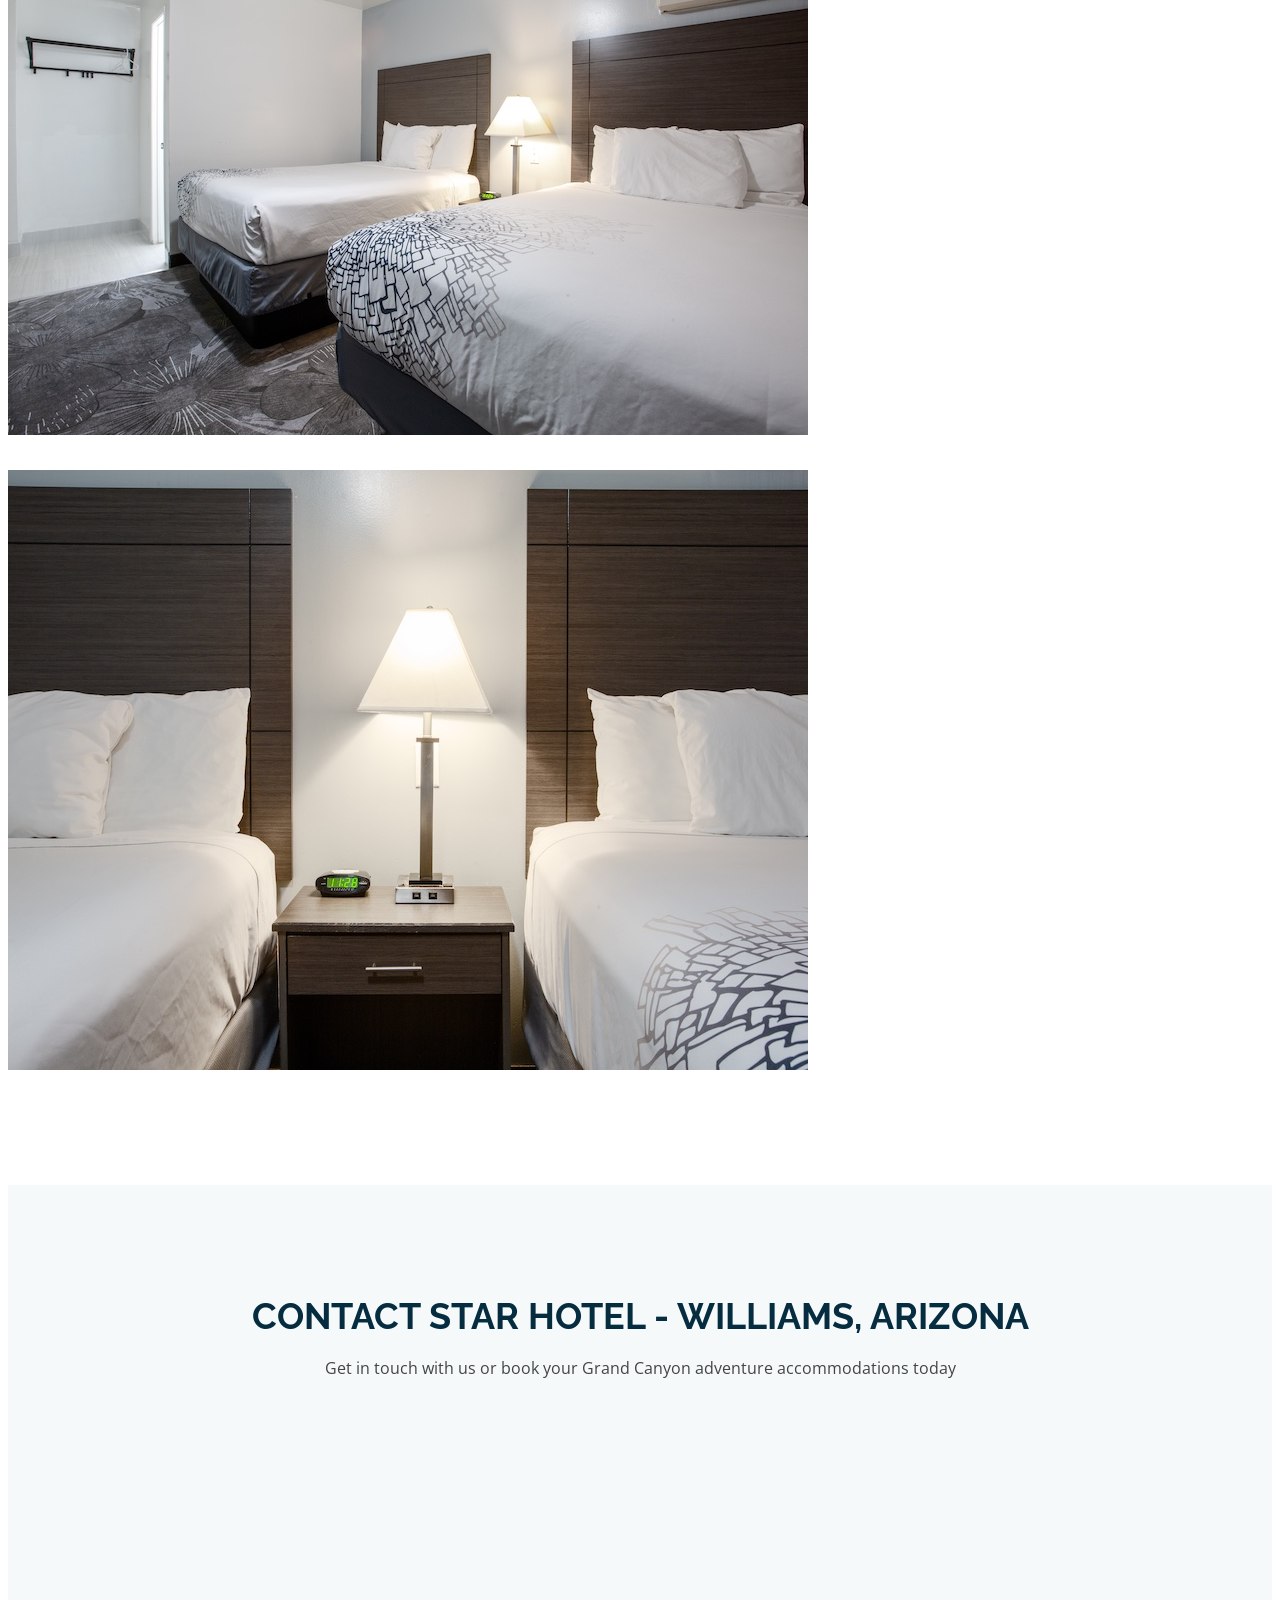
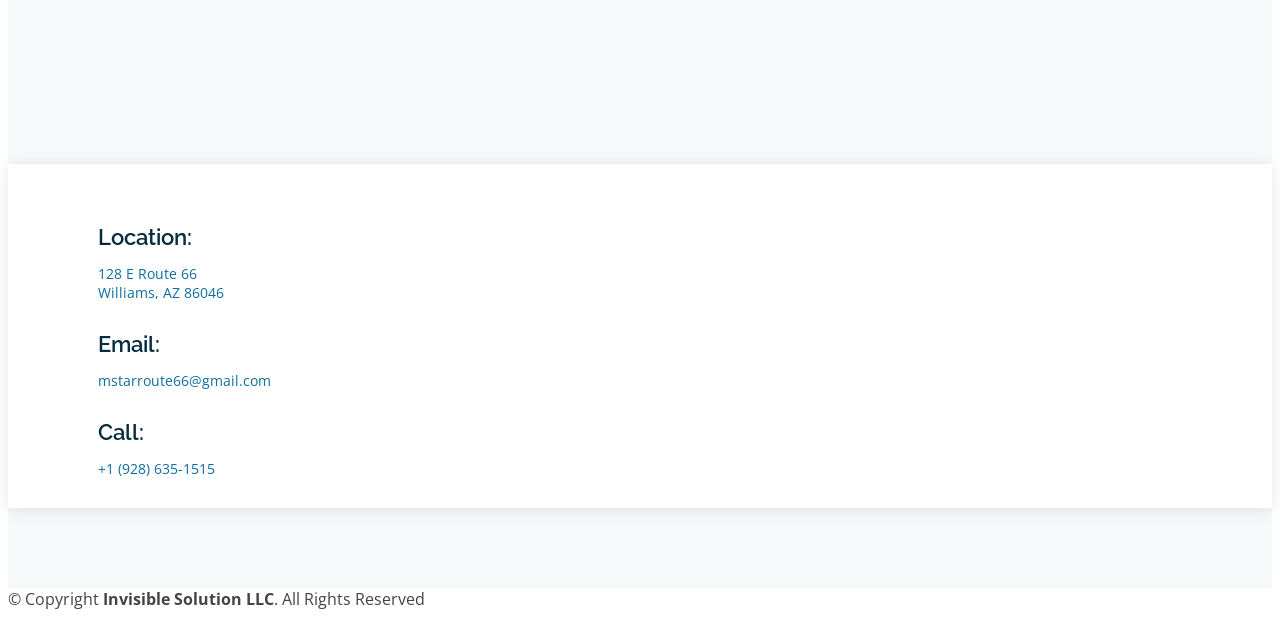
==== commit 11b5da77: "Update index.html" ====
--- a/index.html
+++ b/index.html
@@ -5,22 +5,22 @@
   <meta charset="utf-8">
   <meta content="width=device-width, initial-scale=1.0" name="viewport">
 
-  <title>Star Hotel Williams AZ - Grand Canyon Lodging on Route 66 | Near Bearizion</title>
-  <meta name="description" content="Star Hotel in Williams, Arizona - Affordable Grand Canyon lodging on Route 66. 50 miles from Grand Canyon National Park, near Bearizion. Free Wi-Fi, parking, family rooms. Perfect base for Grand Canyon visitors.">
-  <meta name="keywords" content="Williams Arizona hotels, Grand Canyon hotels, Route 66 lodging, pet-friendly hotels, affordable hotels in Williams AZ, Bearizion lodging, Grand Canyon base camp, Williams AZ motel, Route 66 accommodations">
+  <title>Star Hotel Williams AZ - Grand Canyon Lodging on Route 66 | Near Bearizona Wildlife Park</title>
+  <meta name="description" content="Star Hotel in Williams, Arizona - Affordable Grand Canyon lodging on Route 66. 50 miles from Grand Canyon National Park, near Bearizona Wildlife Park. Free Wi-Fi, parking, family rooms. Perfect base for Grand Canyon visitors.">
+  <meta name="keywords" content="Williams Arizona hotels, Grand Canyon hotels, Route 66 lodging, pet-friendly hotels, affordable hotels in Williams AZ, Bearizona Wildlife Park lodging, Grand Canyon base camp, Williams AZ motel, Route 66 accommodations">
   <meta name="robots" content="index, follow">
   
   <!-- Open Graph Meta Tags -->
   <meta property="og:type" content="website">
   <meta property="og:title" content="Star Hotel Williams AZ - Grand Canyon Lodging on Route 66">
-  <meta property="og:description" content="Affordable hotel in Williams, AZ near Grand Canyon National Park and Bearizion. Ideal for Grand Canyon tourists. Free Wi-Fi & parking.">
+  <meta property="og:description" content="Affordable hotel in Williams, AZ near Grand Canyon National Park and Bearizona Wildlife Park. Ideal for Grand Canyon tourists. Free Wi-Fi & parking.">
   <meta property="og:url" content="https://starhotelroute66.com">
   <meta property="og:image" content="https://starhotelroute66.com/assets/img/featured-3.jpg">
   
   <!-- Twitter Card -->
   <meta name="twitter:card" content="summary_large_image">
   <meta name="twitter:title" content="Star Hotel Williams AZ - Grand Canyon Lodging">
-  <meta name="twitter:description" content="Affordable Grand Canyon hotel on Route 66. Near Bearizion. Free Wi-Fi & parking.">
+  <meta name="twitter:description" content="Affordable Grand Canyon hotel on Route 66. Near Bearizona Wildlife Park. Free Wi-Fi & parking.">
   
   <!-- Local Business Schema -->
   <script type="application/ld+json">
@@ -29,7 +29,7 @@
     "@type": "Hotel",
     "name": "Star Hotel",
     "image": "https://starhotelroute66.com/assets/img/featured-3.jpg",
-    "description": "Affordable hotel in downtown Williams, Arizona on Historic Route 66, perfect base for Grand Canyon National Park visitors and Bearizion tourists",
+    "description": "Affordable hotel in downtown Williams, Arizona on Historic Route 66, perfect base for Grand Canyon National Park visitors and Bearizona tourists",
     "address": {
       "@type": "PostalAddress",
       "streetAddress": "128 E Route 66",
@@ -74,14 +74,14 @@
       },
       {
         "@type": "Place",
-        "name": "Bearizion",
+        "name": "Bearizona Wildlife Park",
         "distance": "Nearby"
       }
     ],
     "areaServed": [
       "Grand Canyon",
       "Williams",
-      "Bearizion",
+      "Bearizona",
       "Route 66"
     ]
   }
@@ -132,7 +132,7 @@
 <section id="hero">
   <div class="hero-container">
     <h1>Best Affordable Hotel in Williams, AZ for Grand Canyon Visitors</h1>
-    <h2>Star Hotel on Historic Route 66 - Your Perfect Base for Exploring Grand Canyon, Bearizion & Williams</h2>
+    <h2>Star Hotel on Historic Route 66 - Your Perfect Base for Exploring Grand Canyon, Bearizona & Williams</h2>
     <a href="https://booking.hotelkeyapp.com/v2/index.html#/booking/search?pc=1155&property_id=44b7c25f-f63f-43b0-a284-34d5d45035c4&url=www" class="btn-get-started scrollto">Book Your Room Now</a>
   </div>
 </section><!-- End Hero -->
@@ -147,11 +147,11 @@
         <div class="col-lg-6">
           <h2>Welcome to Star Hotel - Downtown Williams, Arizona on Historic Route 66</h2>
           <h3>Premier Grand Canyon Lodging with Free Wi-Fi, Coffee Maker & Modern Amenities in Every Room</h3>
-          <p><strong>Ideal location for Grand Canyon National Park visitors, Bearizion travelers, and Route 66 adventurers.</strong></p>
+          <p><strong>Ideal location for Grand Canyon National Park visitors, Bearizona Wildlife Park travelers, and Route 66 adventurers.</strong></p>
         </div>
         <div class="col-lg-6 pt-4 pt-lg-0">
           <p>
-            Star Hotel is your perfect base camp for exploring the Grand Canyon and surrounding Arizona attractions. Located in downtown Williams on the iconic Route 66, we offer affordable, quality lodging just 50 miles from Grand Canyon National Park. Enjoy a scenic 5-minute walk to the Grand Canyon Railway Station, or explore nearby attractions including Bearizion and the Williams Municipal Golf Course. Whether you're planning a Grand Canyon adventure or a Route 66 road trip, our family-friendly hotel provides everything you need for a comfortable stay.
+            Star Hotel is your perfect base camp for exploring the Grand Canyon and surrounding Arizona attractions. Located in downtown Williams on the iconic Route 66, we offer affordable, quality lodging just 50 miles from Grand Canyon National Park. Enjoy a scenic 5-minute walk to the Grand Canyon Railway Station, or explore nearby attractions including Bearizona Wildlife Park and the Williams Municipal Golf Course. Whether you're planning a Grand Canyon adventure or a Route 66 road trip, our family-friendly hotel provides everything you need for a comfortable stay.
           </p>
           <h4 style="margin-top: 20px; font-size: 1.1rem;">What's Included in Every Room:</h4>
           <ul>
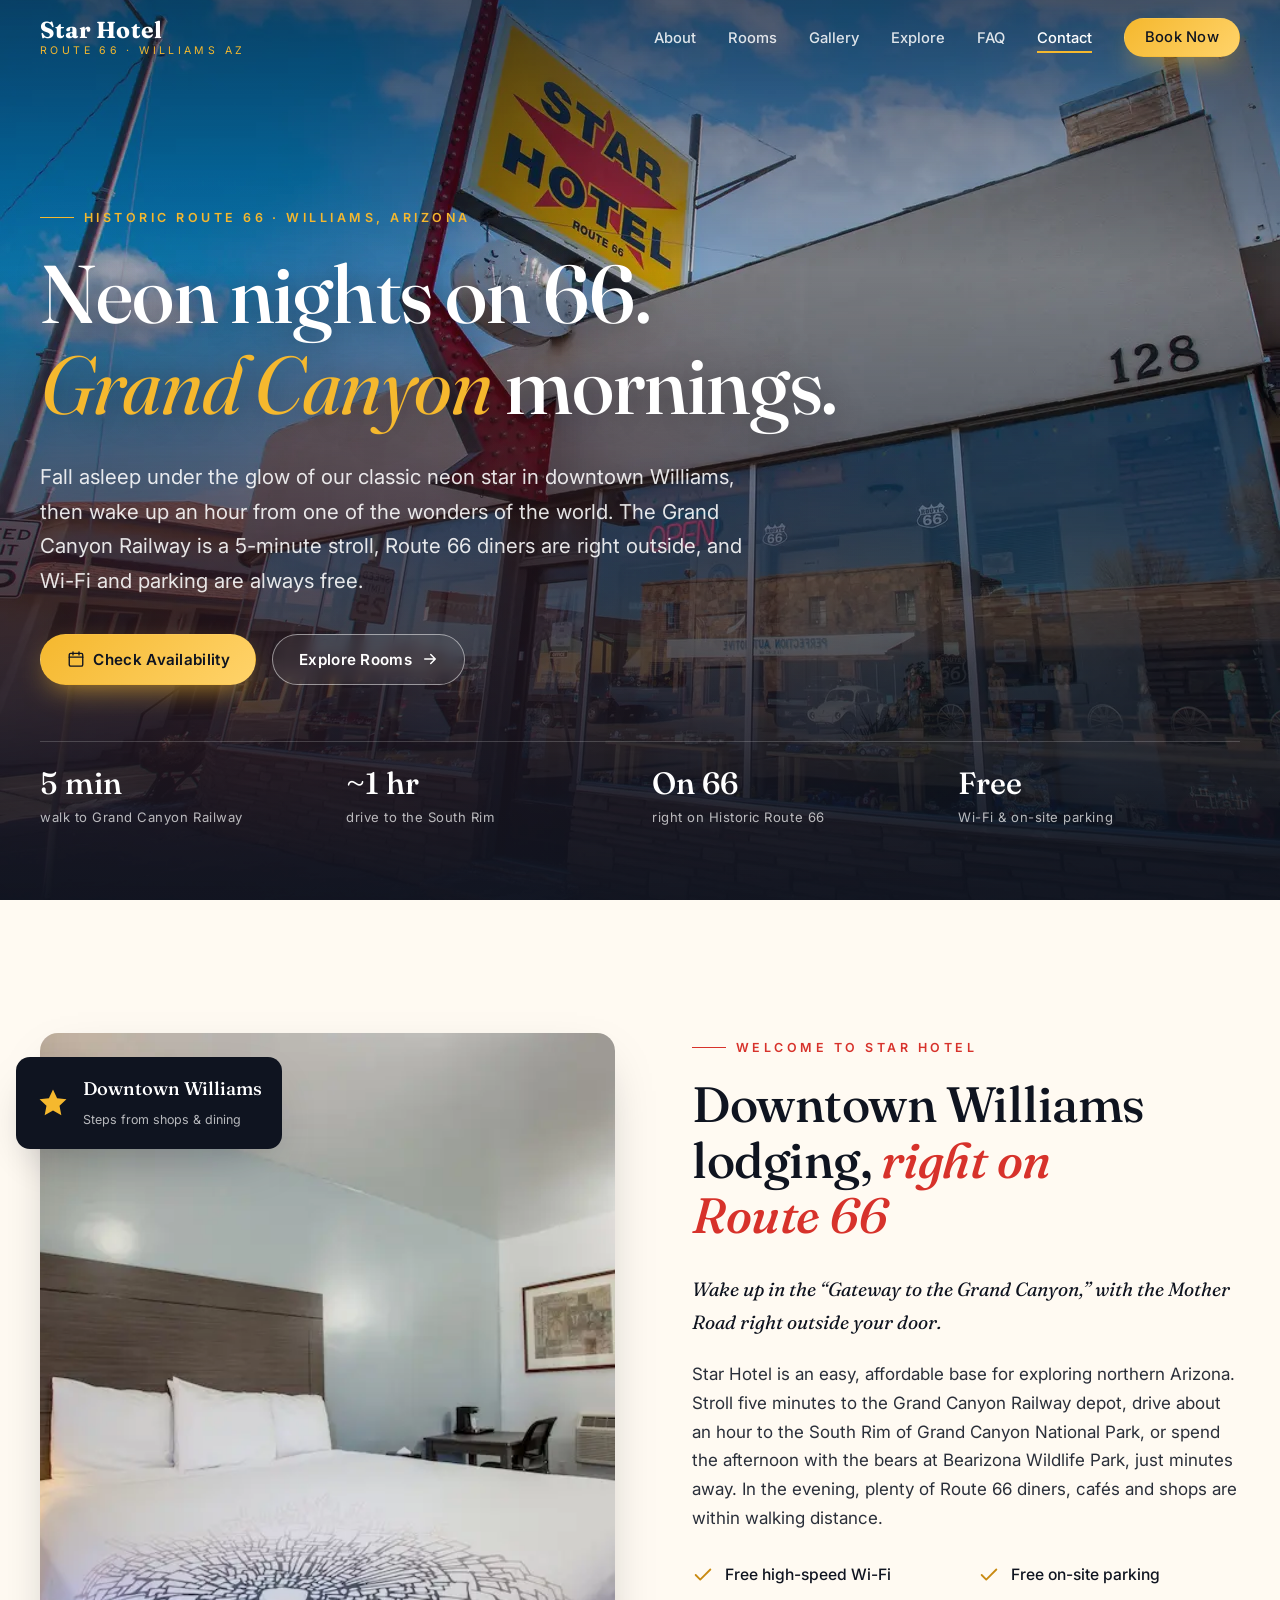
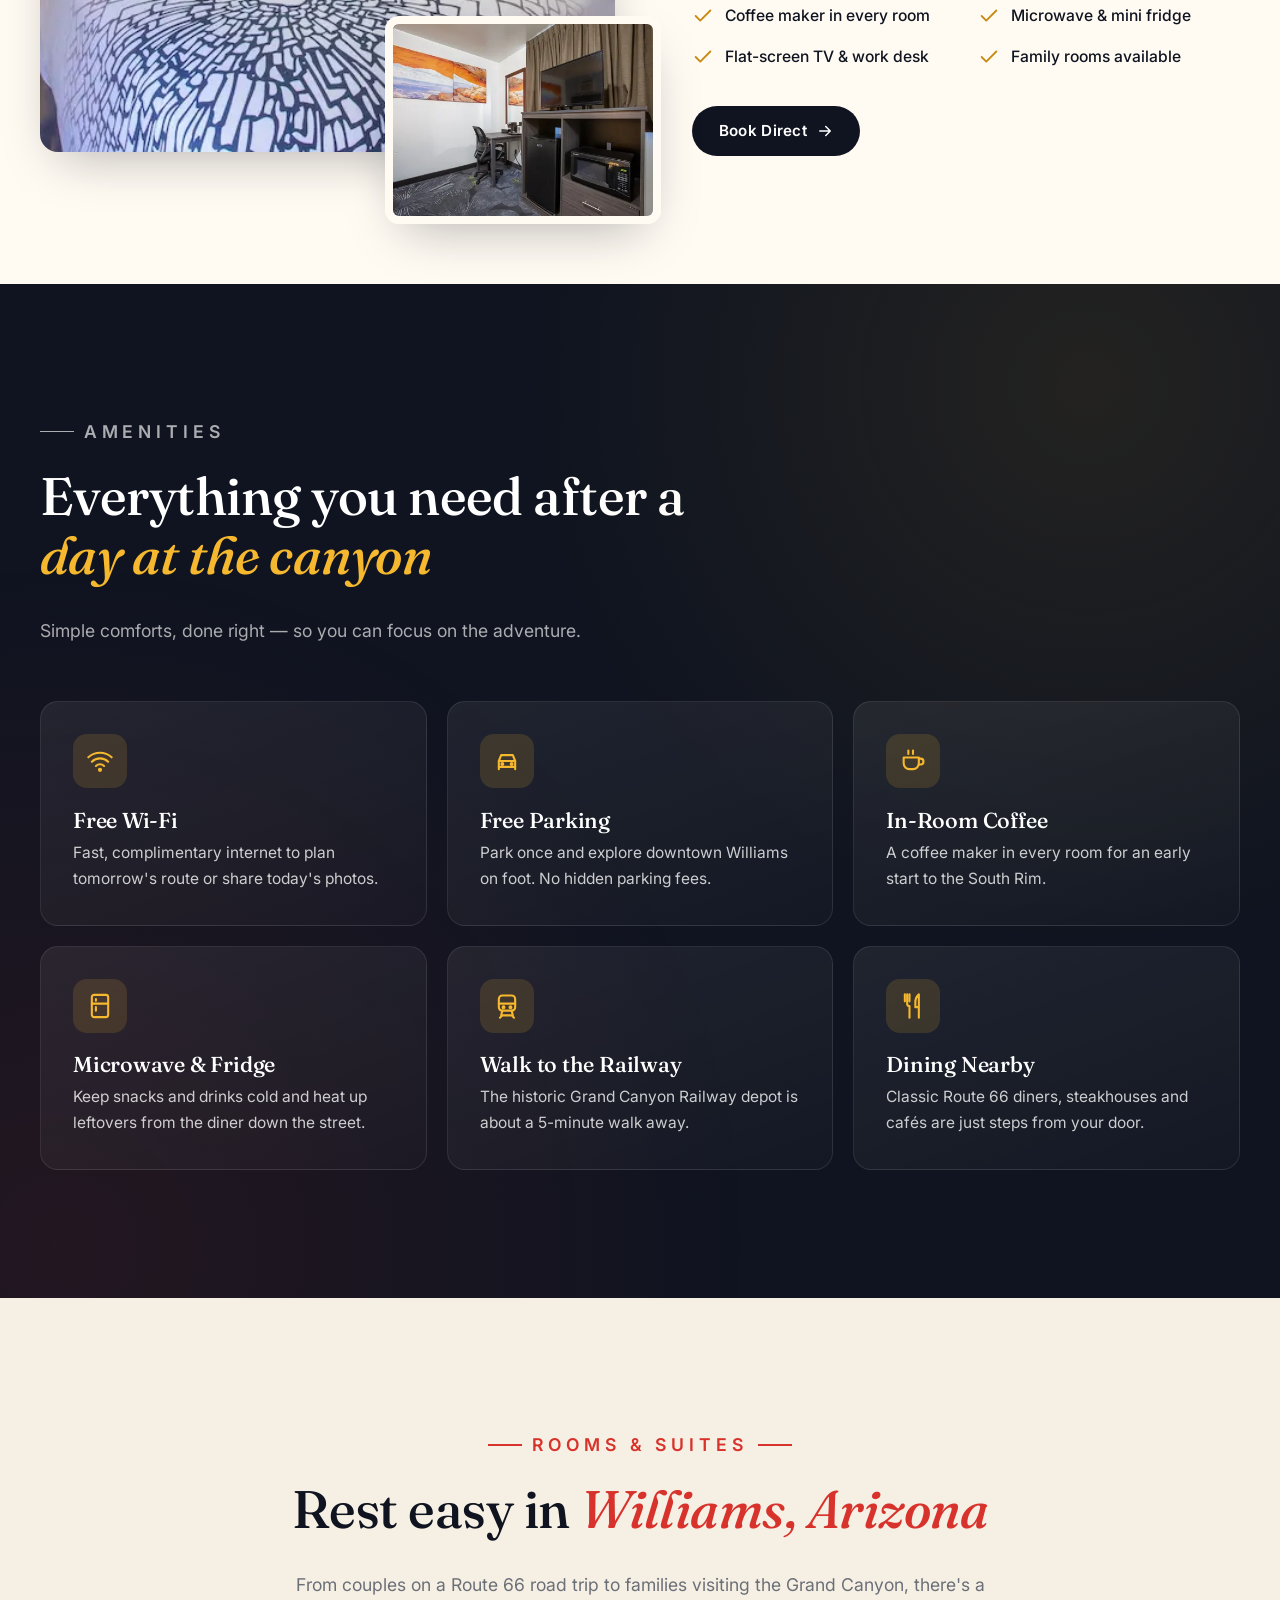
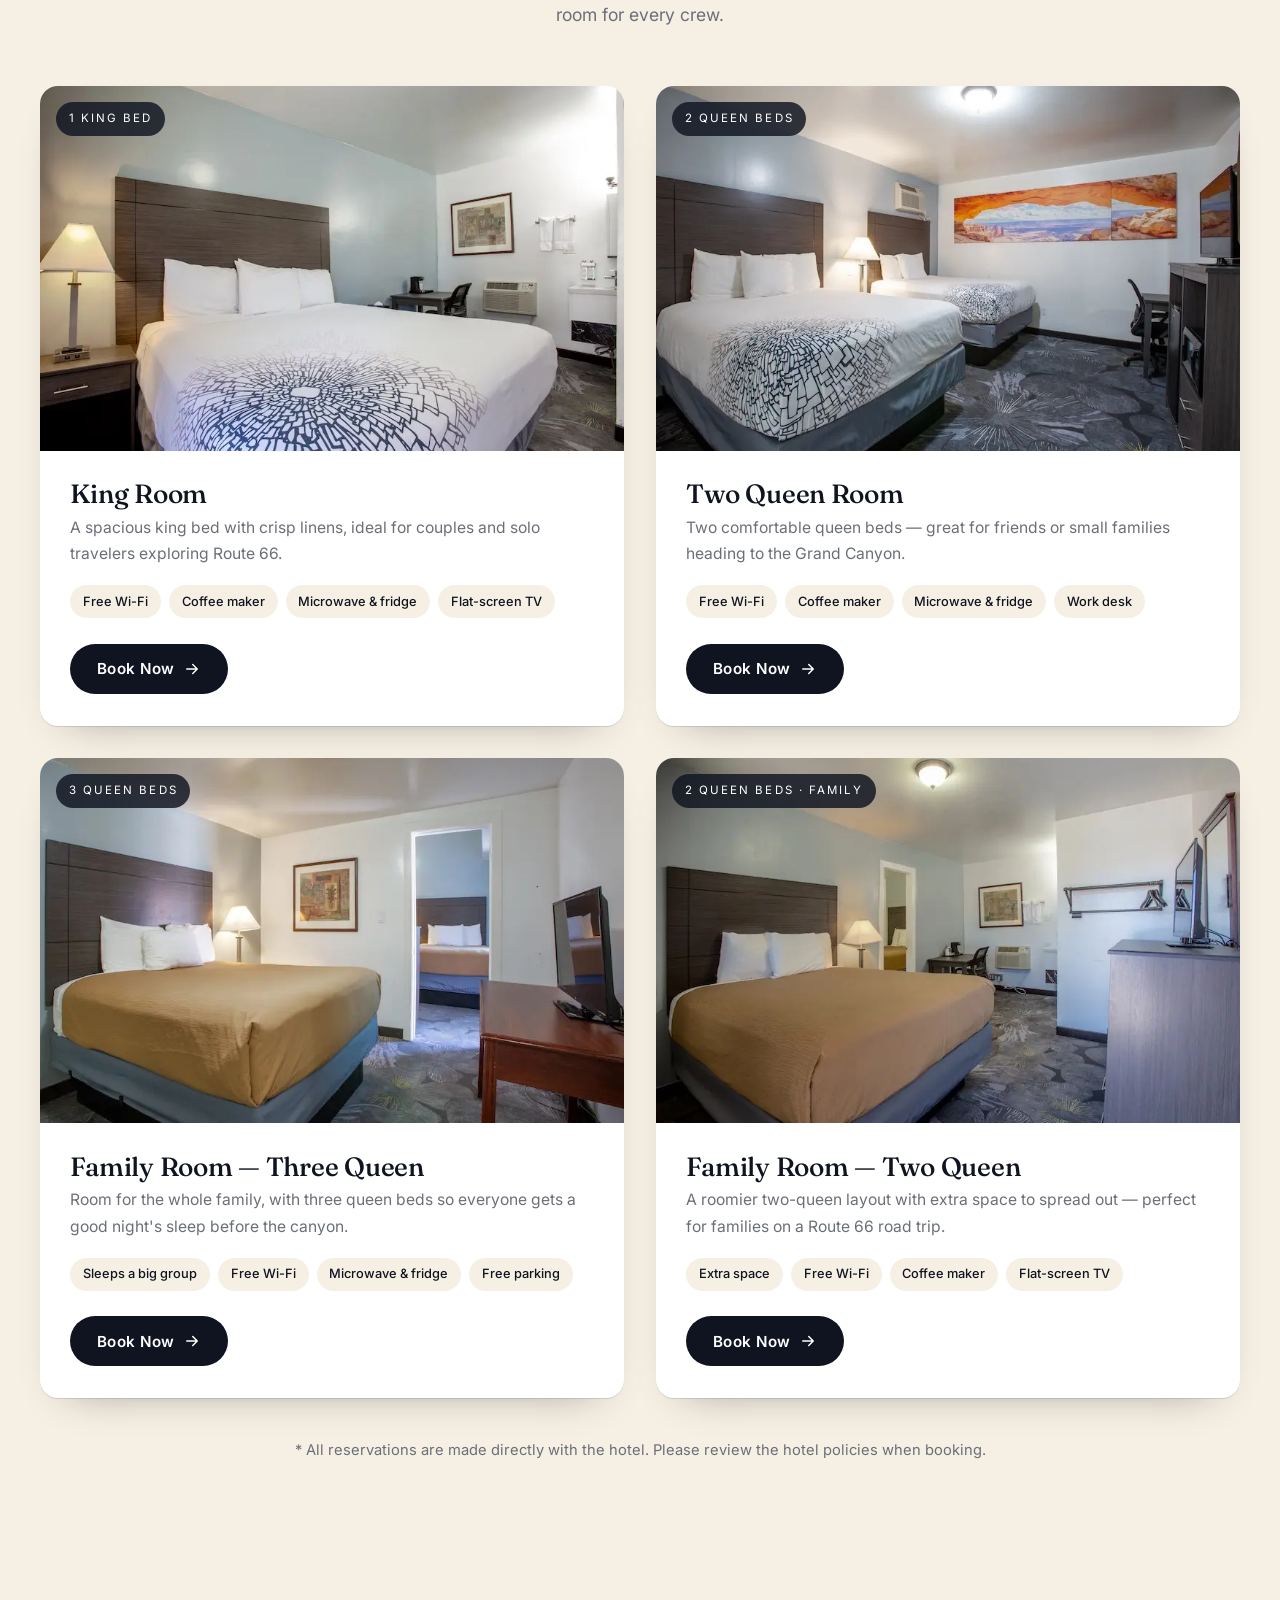
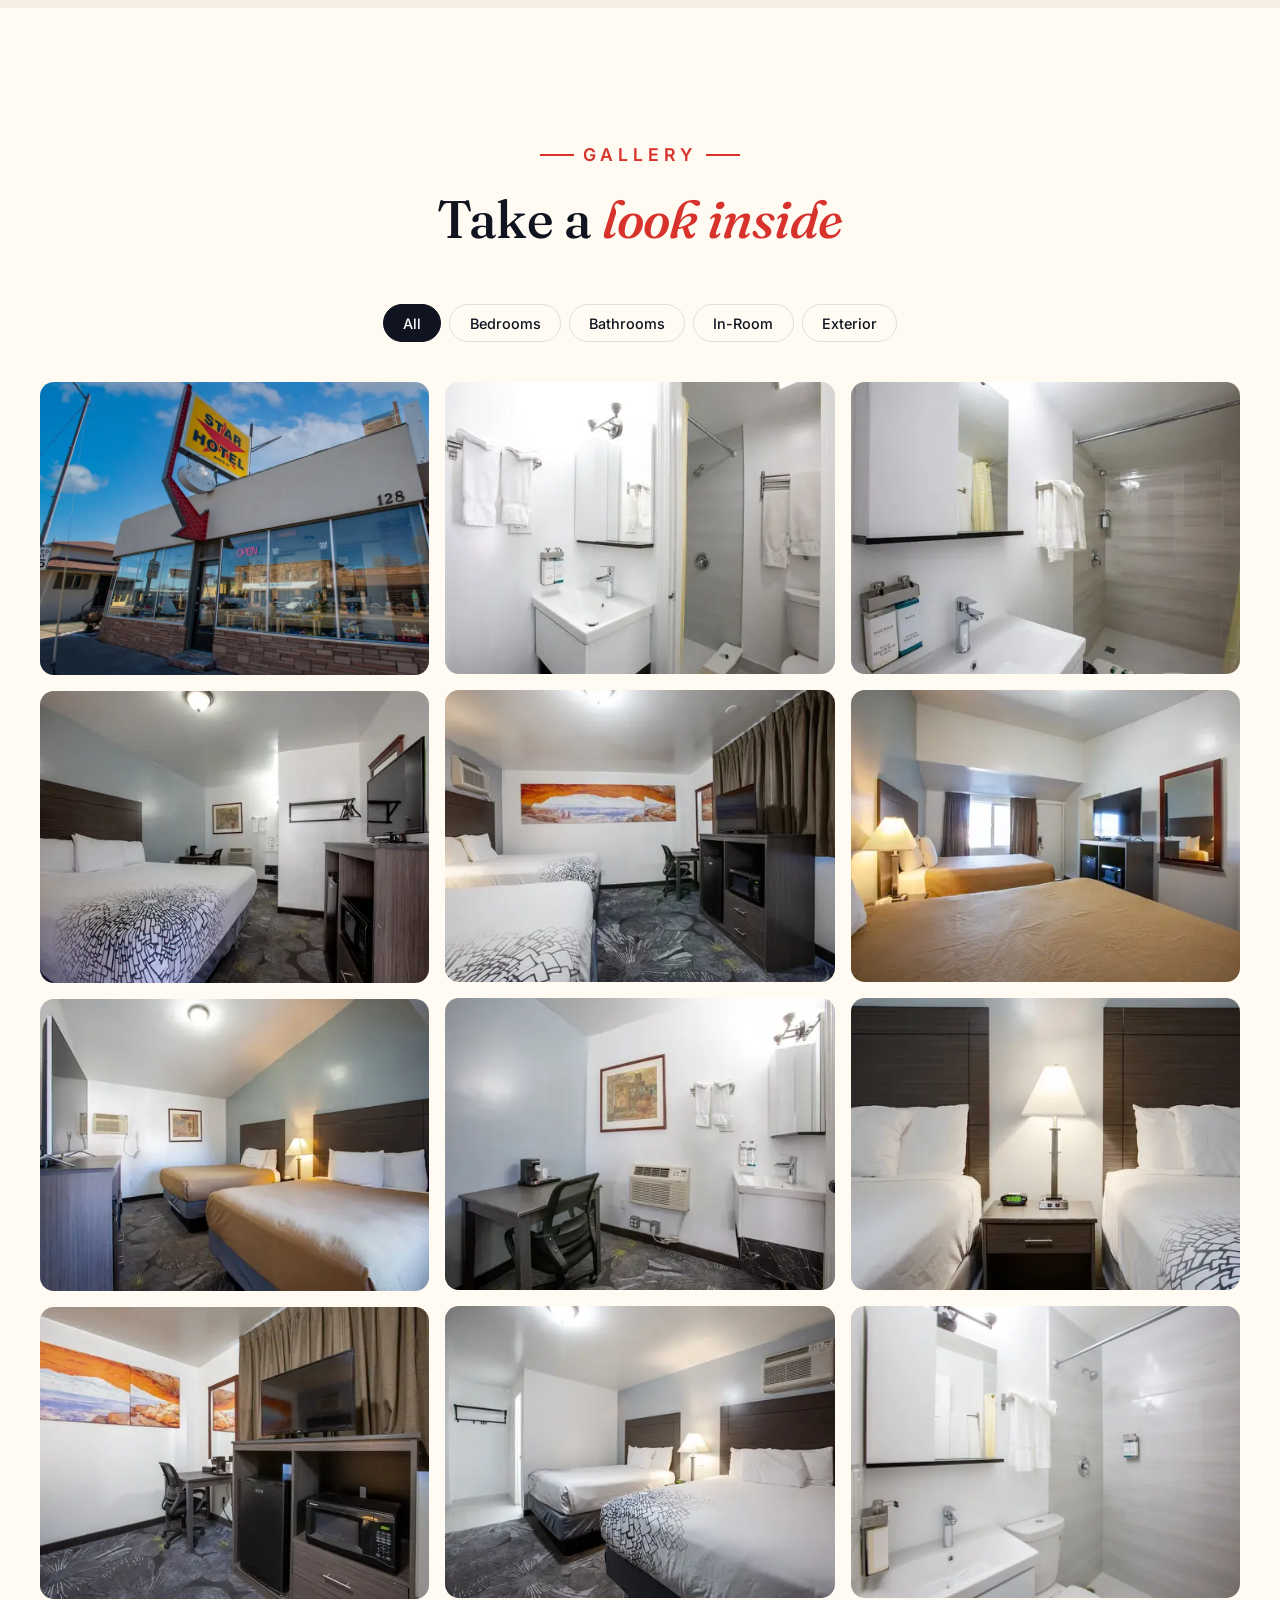
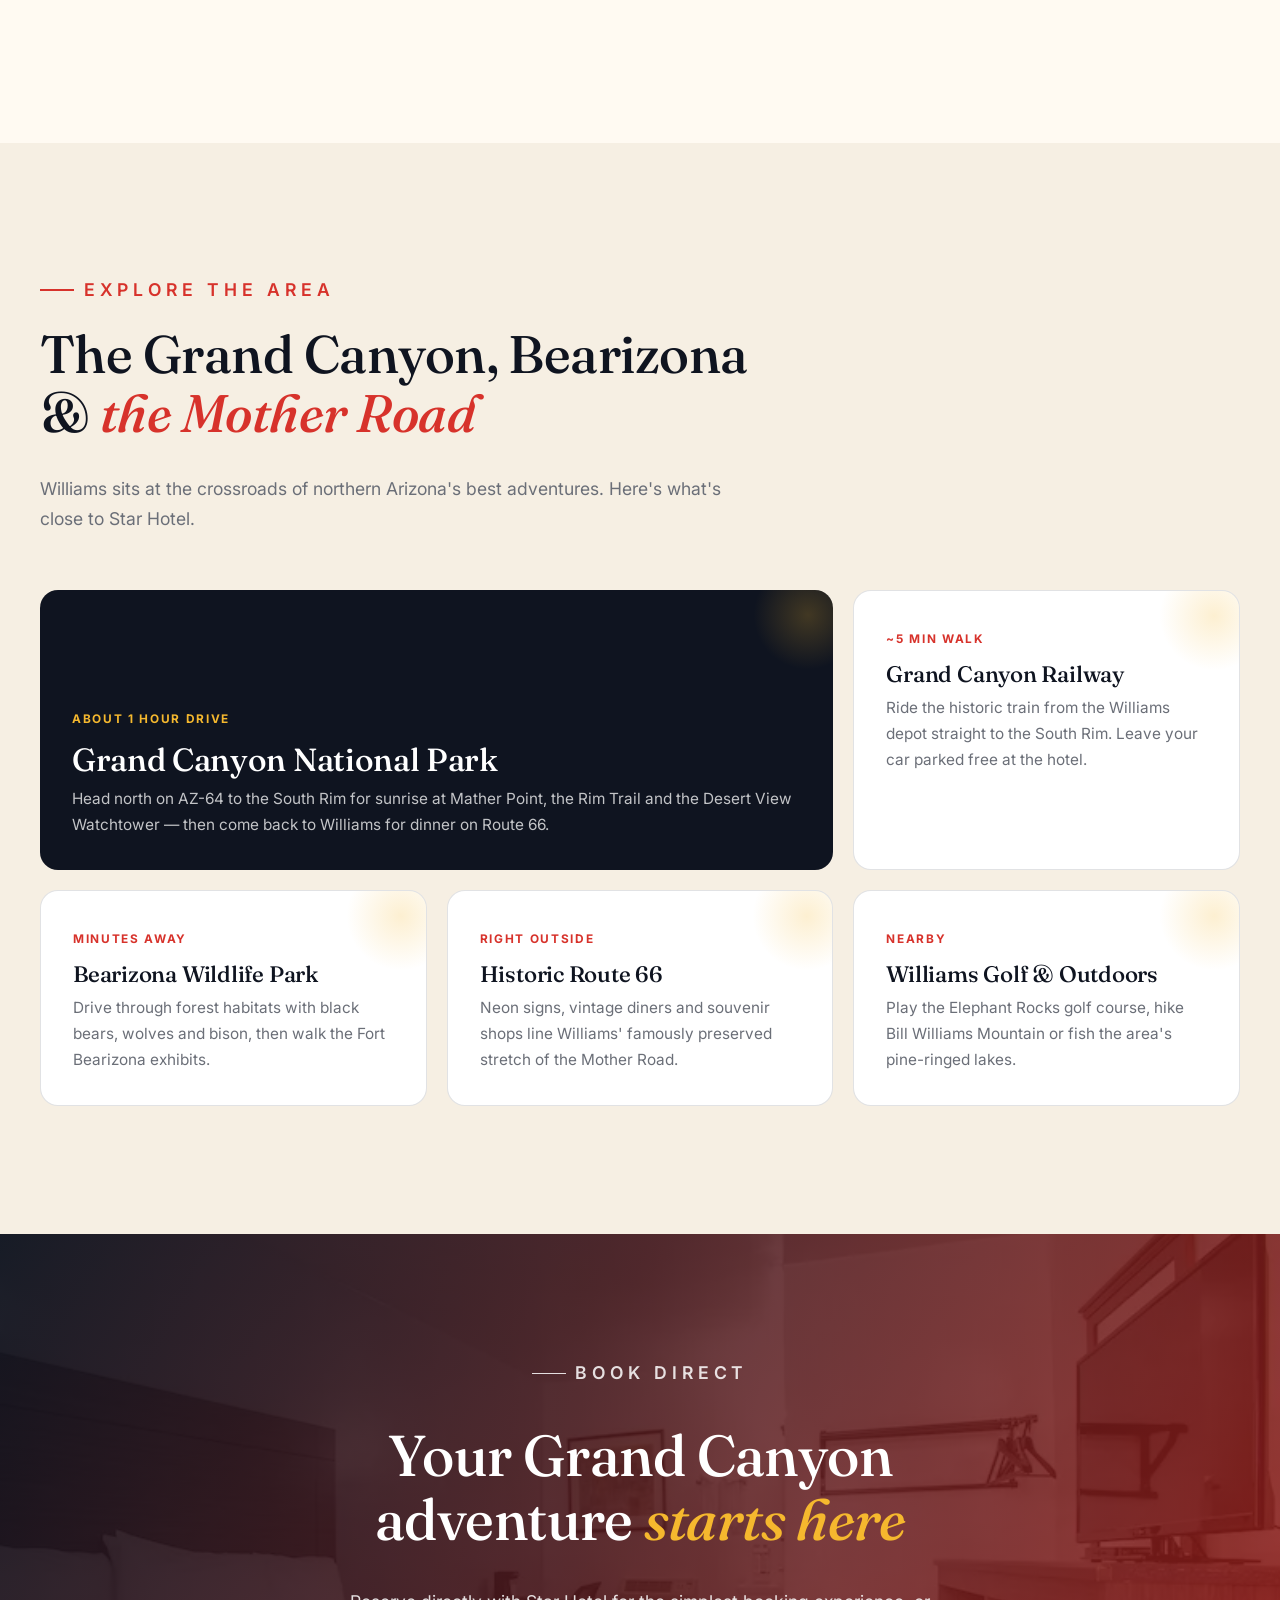
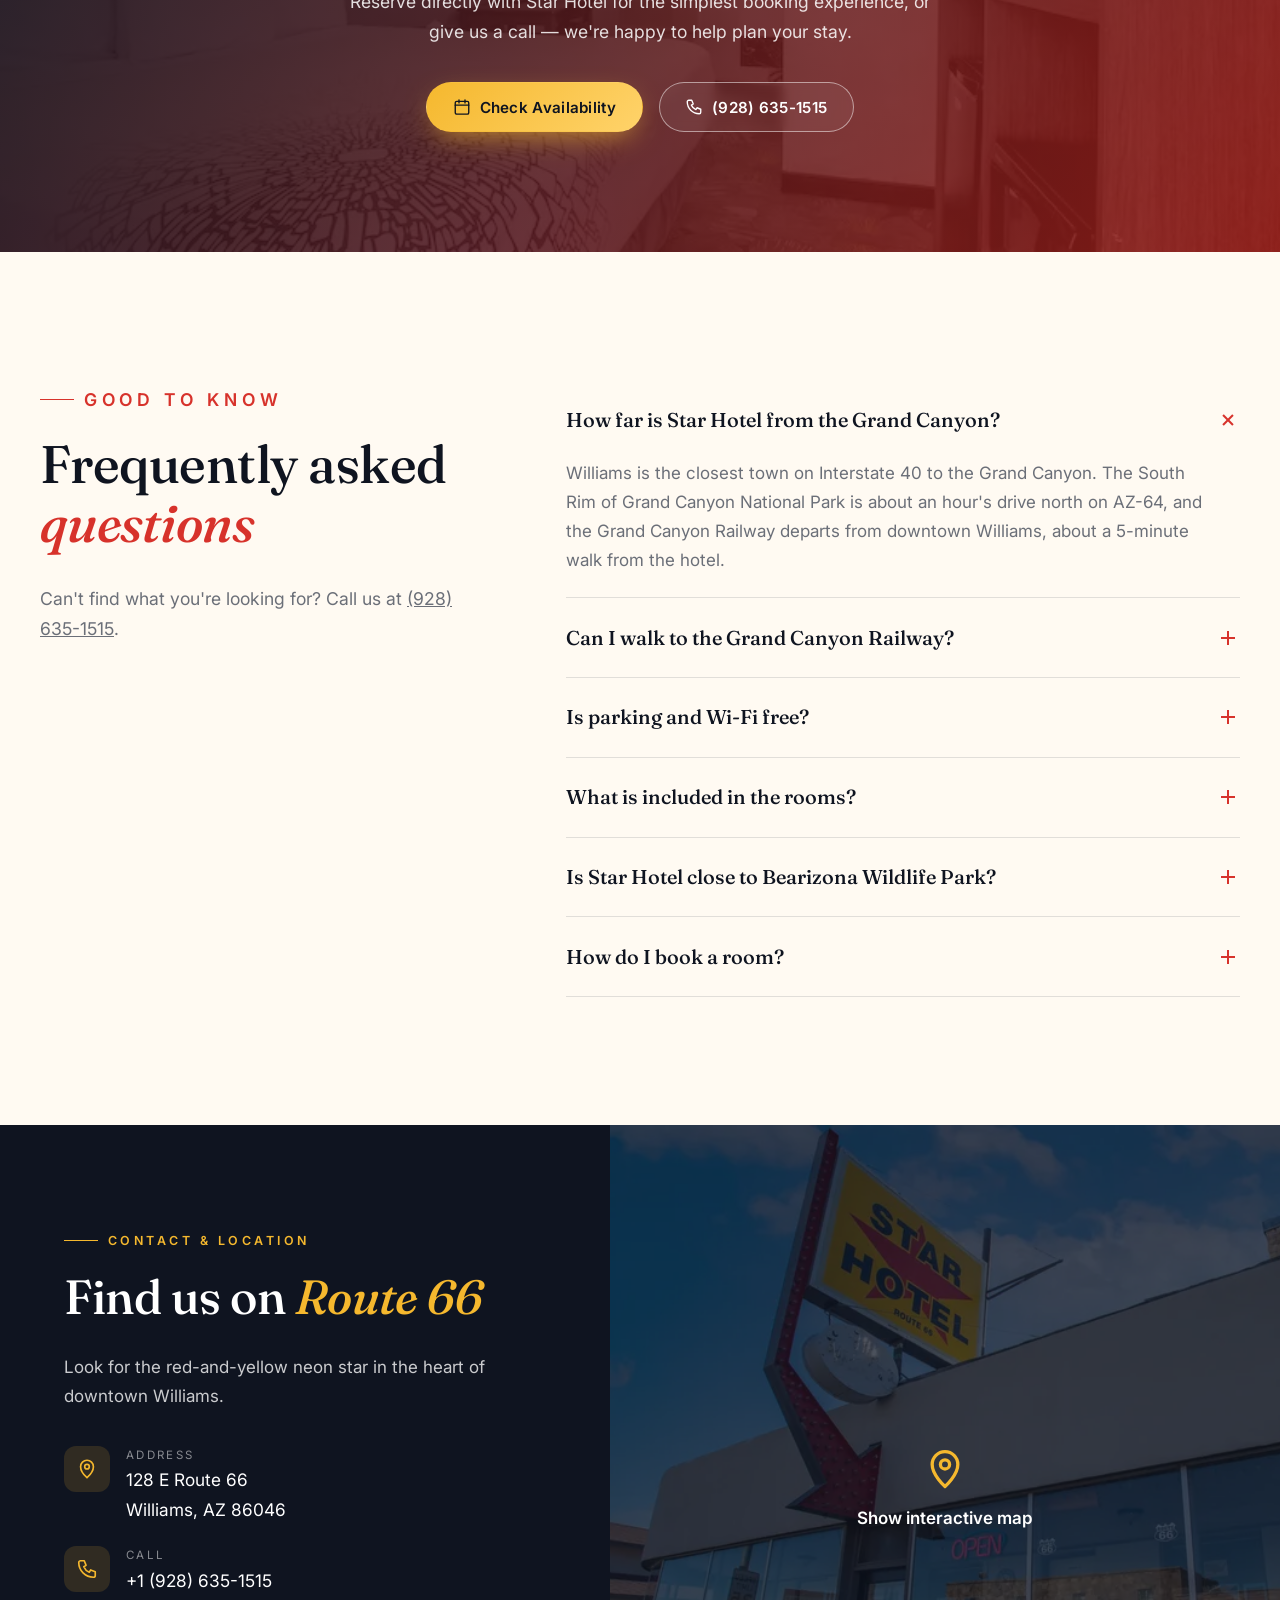
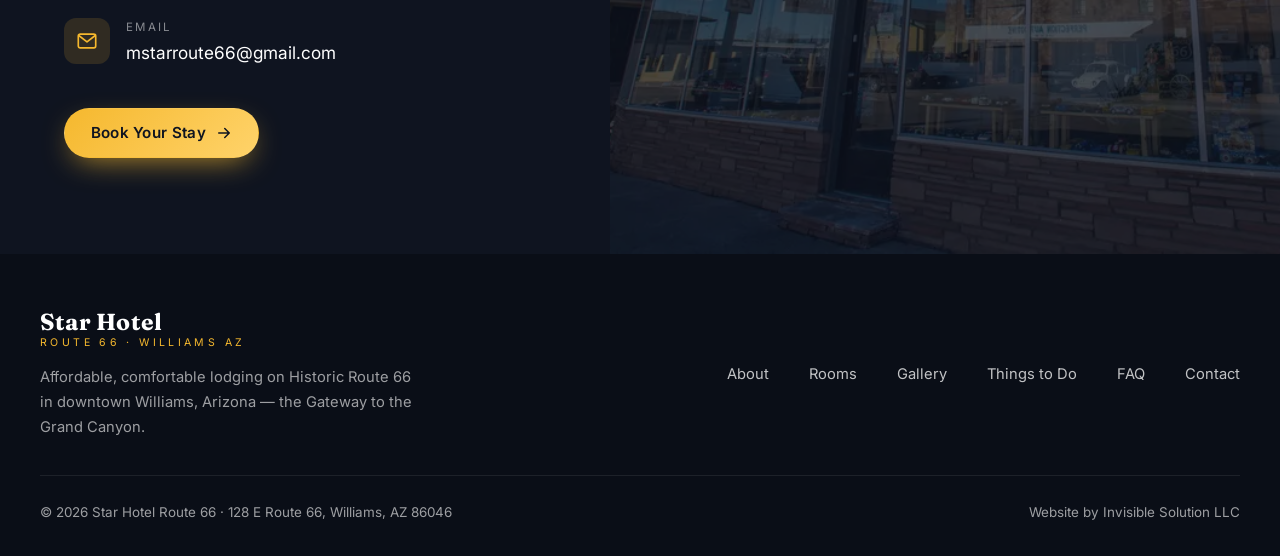
==== commit 356a06b3: "Redesign website with modern Route 66 look and SEO improvements - Rebuild index.html from scratch: d" ====
--- a/index.html
+++ b/index.html
@@ -1,356 +1,513 @@
-<!DOCTYPE html>
-<html lang="en">
-
-<head>
-  <meta charset="utf-8">
-  <meta content="width=device-width, initial-scale=1.0" name="viewport">
-
-  <title>Star Hotel Williams AZ - Grand Canyon Lodging on Route 66 | Near Bearizona Wildlife Park</title>
-  <meta name="description" content="Star Hotel in Williams, Arizona - Affordable Grand Canyon lodging on Route 66. 50 miles from Grand Canyon National Park, near Bearizona Wildlife Park. Free Wi-Fi, parking, family rooms. Perfect base for Grand Canyon visitors.">
-  <meta name="keywords" content="Williams Arizona hotels, Grand Canyon hotels, Route 66 lodging, pet-friendly hotels, affordable hotels in Williams AZ, Bearizona Wildlife Park lodging, Grand Canyon base camp, Williams AZ motel, Route 66 accommodations">
-  <meta name="robots" content="index, follow">
-  
-  <!-- Open Graph Meta Tags -->
-  <meta property="og:type" content="website">
-  <meta property="og:title" content="Star Hotel Williams AZ - Grand Canyon Lodging on Route 66">
-  <meta property="og:description" content="Affordable hotel in Williams, AZ near Grand Canyon National Park and Bearizona Wildlife Park. Ideal for Grand Canyon tourists. Free Wi-Fi & parking.">
-  <meta property="og:url" content="https://starhotelroute66.com">
-  <meta property="og:image" content="https://starhotelroute66.com/assets/img/featured-3.jpg">
-  
-  <!-- Twitter Card -->
-  <meta name="twitter:card" content="summary_large_image">
-  <meta name="twitter:title" content="Star Hotel Williams AZ - Grand Canyon Lodging">
-  <meta name="twitter:description" content="Affordable Grand Canyon hotel on Route 66. Near Bearizona Wildlife Park. Free Wi-Fi & parking.">
-  
-  <!-- Local Business Schema -->
-  <script type="application/ld+json">
-  {
-    "@context": "https://schema.org",
-    "@type": "Hotel",
-    "name": "Star Hotel",
-    "image": "https://starhotelroute66.com/assets/img/featured-3.jpg",
-    "description": "Affordable hotel in downtown Williams, Arizona on Historic Route 66, perfect base for Grand Canyon National Park visitors and Bearizona tourists",
-    "address": {
-      "@type": "PostalAddress",
-      "streetAddress": "128 E Route 66",
-      "addressLocality": "Williams",
-      "addressRegion": "AZ",
-      "postalCode": "86046",
-      "addressCountry": "US"
-    },
-    "telephone": "+1-928-635-1515",
-    "email": "mstarroute66@gmail.com",
-    "url": "https://starhotelroute66.com",
-    "priceRange": "$$",
-    "amenityFeature": [
-      {
-        "@type": "Text",
-        "name": "Free Wi-Fi"
-      },
-      {
-        "@type": "Text",
-        "name": "Free Parking"
-      },
-      {
-        "@type": "Text",
-        "name": "Pet-Friendly"
-      }
-    ],
-    "nearbyAttractions": [
-      {
-        "@type": "Place",
-        "name": "Grand Canyon National Park",
-        "distance": "50 miles"
-      },
-      {
-        "@type": "Place",
-        "name": "Grand Canyon Railway",
-        "distance": "5 minute walk"
-      },
-      {
-        "@type": "Place",
-        "name": "Historic Route 66",
-        "distance": "On Site"
-      },
-      {
-        "@type": "Place",
-        "name": "Bearizona Wildlife Park",
-        "distance": "Nearby"
-      }
-    ],
-    "areaServed": [
-      "Grand Canyon",
-      "Williams",
-      "Bearizona",
-      "Route 66"
-    ]
-  }
-  </script>
-
-  <!-- Favicons -->
-  <link href="assets/img/portfolio/fevicon.png" rel="icon">
-  <link href="assets/img/apple-touch-icon.png" rel="apple-touch-icon">
-
-  <!-- Google Fonts -->
-  <link href="https://fonts.googleapis.com/css?family=Open+Sans:300,300i,400,400i,600,600i,700,700i|Raleway:300,300i,400,400i,500,500i,600,600i,700,700i|Poppins:300,300i,400,400i,500,500i,600,600i,700,700i" rel="stylesheet">
-
-  <!-- Vendor CSS Files -->
-  <link href="assets/vendor/bootstrap/css/bootstrap.min.css" rel="stylesheet">
-  <link href="assets/vendor/icofont/icofont.min.css" rel="stylesheet">
-  <link href="assets/vendor/boxicons/css/boxicons.min.css" rel="stylesheet">
-  <link href="assets/vendor/remixicon/remixicon.css" rel="stylesheet">
-  <link href="assets/vendor/owl.carousel/assets/owl.carousel.min.css" rel="stylesheet">
-  <link href="assets/vendor/venobox/venobox.css" rel="stylesheet">
-
-  <!-- Template Main CSS File -->
-  <link href="assets/css/style.css" rel="stylesheet">
-</head>
-
-<!-- ======= Header ======= -->
-<header id="header" class="fixed-top d-flex align-items-center header-transparent">
-  <div class="container d-flex align-items-center">
-
-    <div class="logo mr-auto">
-      <h1 class="text-light"><a href="index.html"><span>Star Hotel</span></a></h1>
-      <!-- Uncomment below if you prefer to use an image logo -->
-      <!-- <a href="index.html"><img src="assets/img/logo.png" alt="" class="img-fluid"></a>-->
-    </div>
-
-    <nav class="nav-menu d-none d-lg-block">
-      <ul>
-        <li class="active"><a href="index.html">Home</a></li>
-        <li><a href="#about">About</a></li>
-        <li><a href="#portfolio">Rooms</a></li>
-
-      </ul>
-    </nav><!-- .nav-menu -->
-
-  </div>
-</header><!-- End Header -->
-
-<!-- ======= Hero Section ======= -->
-<section id="hero">
-  <div class="hero-container">
-    <h1>Best Affordable Hotel in Williams, AZ for Grand Canyon Visitors</h1>
-    <h2>Star Hotel on Historic Route 66 - Your Perfect Base for Exploring Grand Canyon, Bearizona & Williams</h2>
-    <a href="https://booking.hotelkeyapp.com/v2/index.html#/booking/search?pc=1155&property_id=44b7c25f-f63f-43b0-a284-34d5d45035c4&url=www" class="btn-get-started scrollto">Book Your Room Now</a>
-  </div>
-</section><!-- End Hero -->
-
-<main id="main">
-
-  <!-- ======= About Section ======= -->
-  <section id="about" class="about">
-    <div class="container">
-
-      <div class="row content">
-        <div class="col-lg-6">
-          <h2>Welcome to Star Hotel - Downtown Williams, Arizona on Historic Route 66</h2>
-          <h3>Premier Grand Canyon Lodging with Free Wi-Fi, Coffee Maker & Modern Amenities in Every Room</h3>
-          <p><strong>Ideal location for Grand Canyon National Park visitors, Bearizona Wildlife Park travelers, and Route 66 adventurers.</strong></p>
-        </div>
-        <div class="col-lg-6 pt-4 pt-lg-0">
-          <p>
-            Star Hotel is your perfect base camp for exploring the Grand Canyon and surrounding Arizona attractions. Located in downtown Williams on the iconic Route 66, we offer affordable, quality lodging just 50 miles from Grand Canyon National Park. Enjoy a scenic 5-minute walk to the Grand Canyon Railway Station, or explore nearby attractions including Bearizona Wildlife Park and the Williams Municipal Golf Course. Whether you're planning a Grand Canyon adventure or a Route 66 road trip, our family-friendly hotel provides everything you need for a comfortable stay.
-          </p>
-          <h4 style="margin-top: 20px; font-size: 1.1rem;">What's Included in Every Room:</h4>
-          <ul>
-            <li><i class="ri-check-double-line"></i> <strong>Free High-Speed Wi-Fi</strong> - Stay connected during your Grand Canyon visit</li>
-            <li><i class="ri-check-double-line"></i> <strong>Complimentary Coffee Maker</strong> - Wake up to fresh coffee each morning</li>
-            <li><i class="ri-check-double-line"></i> <strong>Microwave & Mini Fridge</strong> - Convenient in-room dining options</li>
-            <li><i class="ri-check-double-line"></i> <strong>Free Parking</strong> - No hidden parking fees</li>
-            <li><i class="ri-check-double-line"></i> <strong>Numerous Restaurants Within Walking Distance</strong> - Enjoy Route 66 dining experiences</li>
-          </ul>
-        </div>
-      </div>
-
-    </div>
-  </section><!-- End About Section -->
-
-  <!-- ======= Services Section ======= -->
-  <!-- End Services Section -->
-
-  <!-- ======= Featured Section ======= -->
-<section id="featured" class="featured">
-    <div class="container">
-
-      <div class="row">
-        <div class="col-12 col-sm-6 col-lg-3 d-flex align-items-stretch mb-4">
-          <div class="card">
-            <img src="assets/img/featured-3.jpg" class="card-img-top" alt="King Size Room">
-            <div class="card-body">
-              <h5 class="card-title"><a href="">King Room</a></h5>
-              <a href="https://booking.hotelkeyapp.com/v2/index.html#/booking/search?pc=1155&property_id=44b7c25f-f63f-43b0-a284-34d5d45035c4&url=www" class="btn">Book Now</a>
-            </div>
-          </div>
-        </div>
-        <div class="col-12 col-sm-6 col-lg-3 d-flex align-items-stretch mb-4">
-          <div class="card">
-            <img src="assets/img/featured-1.jpg" class="card-img-top" alt="Two Double Beds ">
-            <div class="card-body">
-              <h5 class="card-title"><a href="">Two Queen Room</a></h5>
-              <a href="https://booking.hotelkeyapp.com/v2/index.html#/booking/search?pc=1155&property_id=44b7c25f-f63f-43b0-a284-34d5d45035c4&url=www" class="btn">Book Now</a>
-            </div>
-          </div>
-        </div>
-        <div class="col-12 col-sm-6 col-lg-3 d-flex align-items-stretch mb-4">
-          <div class="card">
-            <img src="assets/img/featured-4.jpg" class="card-img-top" alt="Family Room 3 Beds">
-            <div class="card-body">
-              <h5 class="card-title"><a href="">Family - Three Queen</a></h5>
-              <a href="https://booking.hotelkeyapp.com/v2/index.html#/booking/search?pc=1155&property_id=44b7c25f-f63f-43b0-a284-34d5d45035c4&url=www" class="btn">Book Now</a>
-            </div>
-          </div>
-        </div>
-        <div class="col-12 col-sm-6 col-lg-3 d-flex align-items-stretch mb-4">
-          <div class="card">
-            <img src="assets/img/featured-5.jpg" class="card-img-top" alt="Family Room 2 beds">
-            <div class="card-body">
-              <h5 class="card-title"><a href="">Family - Two Queen</a></h5>
-              <a href="https://booking.hotelkeyapp.com/v2/index.html#/booking/search?pc=1155&property_id=44b7c25f-f63f-43b0-a284-34d5d45035c4&url=www" class="btn">Book Now</a>
-            </div>
-          </div>
-        </div>
-      </div>
-      <p>* All reservation are made directly with Hotel, Please Review the polices with the hotel</p>
-    </div>
-  </section>
-
-  <section id="portfolio" class="portfolio">
-    <div class="container">
-
-      <div class="section-title">
-        <h2>Rooms</h2>
-      </div>
-
-      <div class="row">
-        <div class="col-lg-12 d-flex justify-content-center">
-          <ul id="portfolio-flters">
-            <li data-filter="*" class="filter-active">All</li>
-            <li data-filter=".filter-app">One King</li>
-            <li data-filter=".filter-card">Two Queen</li>
-            <li data-filter=".filter-web">Family Room Three Queen</li>
-            <!-- <li data-filter=".filter-2FQ">Family Rom Two Queen</li>
-            <li data-filter=".filter-bath">Bath Room</li>
-            <li data-filter=".filter-bath">Exterior</li> -->
-          </ul>
-        </div>
-      </div>
-
-      <div class="row portfolio-container">
-
-        <div class="col-lg-4 col-md-6 portfolio-item filter-app">
-          <img src="assets/img/portfolio/portfolio-1.jpg" class="img-fluid" alt="">
-        </div>
-
-        <div class="col-lg-4 col-md-6 portfolio-item filter-web">
-          <img src="assets/img/portfolio/portfolio-2.jpg" class="img-fluid" alt="">
-        </div>
-
-        <div class="col-lg-4 col-md-6 portfolio-item filter-app">
-          <img src="assets/img/portfolio/portfolio-7.jpg" class="img-fluid" alt="">
-        </div>
-
-        <div class="col-lg-4 col-md-6 portfolio-item filter-card">
-          <img src="assets/img/portfolio/portfolio-4.jpg" class="img-fluid" alt="">
-        </div>
-
-        <div class="col-lg-4 col-md-6 portfolio-item filter-web">
-          <img src="assets/img/portfolio/portfolio-6.jpg" class="img-fluid" alt="">
-        </div>
-
-        <div class="col-lg-4 col-md-6 portfolio-item filter-app">
-          <img src="assets/img/portfolio/portfolio-5.jpg" class="img-fluid" alt="">
-        </div>
-
-        <div class="col-lg-4 col-md-6 portfolio-item filter-card">
-          <img src="assets/img/portfolio/portfolio-3.jpg" class="img-fluid" alt="">
-        </div>
-
-        <div class="col-lg-4 col-md-6 portfolio-item filter-card">
-          <img src="assets/img/portfolio/portfolio-08.jpg" class="img-fluid" alt="">
-        </div>
-
-        <div class="col-lg-4 col-md-6 portfolio-item filter-web">
-          <img src="assets/img/portfolio/portfolio-9.jpg" class="img-fluid" alt="">
-        </div>
-
-      </div>
-
-    </div>
-  </section>
-
-  <section id="contact" class="contact section-bg">
-    <div class="container">
-
-      <div class="section-title">
-        <h2>Contact Star Hotel - Williams, Arizona</h2>
-        <p>Get in touch with us or book your Grand Canyon adventure accommodations today</p>
-      </div>
-    </div>
-    <div class="map">
-      <iframe style="border:0; width: 100%; height: 350px;" src="https://www.google.com/maps/embed?pb=!1m18!1m12!1m3!1d719.8378842948953!2d-112.18651060102678!3d35.25116270906025!2m3!1f0!2f0!3f0!3m2!1i1024!2i768!4f13.1!3m3!1m2!1s0x87329ee3097bb7ef%3A0x871d4e9fe6e020e3!2sStar%20Hotel%20Route%2066-Grand%20Canyon!5e0!3m2!1sen!2sus!4v1668122488972!5m2!1sen!2sus" frameborder="0" allowfullscreen=""></iframe>
-    </div>
-    <div class="container">
-      <div class="row mt-5 justify-content-center">
-
-        <div class="col-lg-10">
-
-          <div class="info-wrap">
-            <div class="row">
-              <div class="col-lg-4 info">
-                <i class="icofont-google-map"></i>
-                <h4>Location:</h4>
-                <p>128 E Route 66<br>Williams, AZ 86046</p>
-              </div>
-
-              <div class="col-lg-4 info mt-4 mt-lg-0">
-                <i class="icofont-envelope"></i>
-                <h4>Email:</h4>
-                <p>mstarroute66@gmail.com</p>
-              </div>
-
-              <div class="col-lg-4 info mt-4 mt-lg-0">
-                <i class="icofont-phone"></i>
-                <h4>Call:</h4>
-                <p>+1 (928) 635-1515</p>
-              </div>
-            </div>
-          </div>
-
-        </div>
-
-      </div>
-
-
-    </div>
-  </section><!-- End Contact Section -->
-
-</main><!-- End #main -->
-
-<!-- ======= Footer ======= -->
-<footer>
-  <div>
-    <div>
-      &copy; Copyright <strong><span>Invisible Solution LLC</span></strong>. All Rights Reserved
-    </div>
-  </div>
-</footer><!-- End Footer -->
-
-<a href="#" class="back-to-top"><i class="icofont-simple-up"></i></a>
-
-<!-- Vendor JS Files -->
-<script src="assets/vendor/jquery/jquery.min.js"></script>
-<script src="assets/vendor/bootstrap/js/bootstrap.bundle.min.js"></script>
-<script src="assets/vendor/jquery.easing/jquery.easing.min.js"></script>
-<script src="assets/vendor/php-email-form/validate.js"></script>
-<script src="assets/vendor/owl.carousel/owl.carousel.min.js"></script>
-<script src="assets/vendor/isotope-layout/isotope.pkgd.min.js"></script>
-<script src="assets/vendor/venobox/venobox.min.js"></script>
-
-<!-- Template Main JS File -->
-<script src="assets/js/main.js"></script>
-
-</body>
-
-</html>
+<!DOCTYPE html>
+<html lang="en-US">
+<head>
+  <meta charset="utf-8">
+  <meta name="viewport" content="width=device-width, initial-scale=1">
+  <title>Star Hotel Route 66 | Williams, AZ Hotel Near Grand Canyon &amp; Bearizona</title>
+  <meta name="description" content="Stay at Star Hotel on Historic Route 66 in downtown Williams, Arizona. Walk to the Grand Canyon Railway, minutes from Bearizona. Free Wi-Fi &amp; parking. Book direct.">
+  <link rel="canonical" href="https://starhotelroute66.com/">
+  <meta name="robots" content="index, follow, max-image-preview:large">
+  <meta name="theme-color" content="#0f1420">
+  <meta name="geo.region" content="US-AZ">
+  <meta name="geo.placename" content="Williams, Arizona">
+  <meta name="geo.position" content="35.25116;-112.18651">
+  <meta name="ICBM" content="35.25116, -112.18651">
+
+  <!-- Open Graph / social -->
+  <meta property="og:type" content="website">
+  <meta property="og:site_name" content="Star Hotel Route 66">
+  <meta property="og:locale" content="en_US">
+  <meta property="og:url" content="https://starhotelroute66.com/">
+  <meta property="og:title" content="Star Hotel Route 66 — Williams, AZ, Gateway to the Grand Canyon">
+  <meta property="og:description" content="A classic neon-sign hotel on Historic Route 66 in downtown Williams, Arizona. Walk to the Grand Canyon Railway. Free Wi-Fi &amp; parking.">
+  <meta property="og:image" content="https://starhotelroute66.com/assets/img/opt/og-image.jpg">
+  <meta property="og:image:width" content="1200">
+  <meta property="og:image:height" content="630">
+  <meta property="og:image:alt" content="Star Hotel's red-and-yellow neon sign on Route 66 in Williams, Arizona">
+  <meta name="twitter:card" content="summary_large_image">
+  <meta name="twitter:title" content="Star Hotel Route 66 — Williams, AZ">
+  <meta name="twitter:description" content="Downtown Williams lodging on Route 66, near the Grand Canyon &amp; Bearizona. Free Wi-Fi &amp; parking.">
+  <meta name="twitter:image" content="https://starhotelroute66.com/assets/img/opt/og-image.jpg">
+
+  <!-- Icons -->
+  <link rel="icon" href="assets/img/favicon.svg" type="image/svg+xml">
+  <link rel="icon" href="assets/img/opt/favicon-32.png" sizes="32x32" type="image/png">
+  <link rel="apple-touch-icon" href="assets/img/opt/apple-touch-icon.png">
+  <link rel="manifest" href="site.webmanifest">
+
+  <!-- Performance -->
+  <link rel="preconnect" href="https://fonts.googleapis.com">
+  <link rel="preconnect" href="https://fonts.gstatic.com" crossorigin>
+  <link rel="preload" as="image" type="image/webp" href="assets/img/opt/hero-1920.webp"
+        imagesrcset="assets/img/opt/hero-800.webp 800w, assets/img/opt/hero-1280.webp 1280w, assets/img/opt/hero-1920.webp 1920w" imagesizes="100vw" fetchpriority="high">
+  <link rel="stylesheet" href="https://fonts.googleapis.com/css2?family=Fraunces:ital,opsz,wght@0,9..144,400;0,9..144,500;0,9..144,600;0,9..144,700;1,9..144,400;1,9..144,500&family=Inter:wght@400;500;600;700&display=swap">
+  <link rel="stylesheet" href="assets/css/site.css">
+  <script>document.documentElement.classList.add("js")</script>
+
+  <!-- Structured data -->
+  <script type="application/ld+json">
+  {
+    "@context": "https://schema.org",
+    "@graph": [
+      {
+        "@type": "Hotel",
+        "@id": "https://starhotelroute66.com/#hotel",
+        "name": "Star Hotel Route 66",
+        "alternateName": "Star Hotel Williams",
+        "description": "Hotel in downtown Williams, Arizona on Historic Route 66, a short walk from the Grand Canyon Railway and close to Bearizona Wildlife Park. A convenient base for Grand Canyon National Park visitors.",
+        "url": "https://starhotelroute66.com/",
+        "telephone": "+1-928-635-1515",
+        "email": "mstarroute66@gmail.com",
+        "priceRange": "$$",
+        "currenciesAccepted": "USD",
+        "image": [
+          "https://starhotelroute66.com/assets/img/opt/og-image.jpg",
+          "https://starhotelroute66.com/assets/img/opt/featured-3.jpg",
+          "https://starhotelroute66.com/assets/img/opt/featured-1.jpg",
+          "https://starhotelroute66.com/assets/img/opt/featured-4.jpg"
+        ],
+        "logo": "https://starhotelroute66.com/assets/img/opt/icon-512.png",
+        "address": {
+          "@type": "PostalAddress",
+          "streetAddress": "128 E Route 66",
+          "addressLocality": "Williams",
+          "addressRegion": "AZ",
+          "postalCode": "86046",
+          "addressCountry": "US"
+        },
+        "geo": { "@type": "GeoCoordinates", "latitude": 35.25116, "longitude": -112.18651 },
+        "hasMap": "https://www.google.com/maps/search/?api=1&query=Star+Hotel+Route+66+128+E+Route+66+Williams+AZ",
+        "amenityFeature": [
+          { "@type": "LocationFeatureSpecification", "name": "Free Wi-Fi", "value": true },
+          { "@type": "LocationFeatureSpecification", "name": "Free parking", "value": true },
+          { "@type": "LocationFeatureSpecification", "name": "In-room coffee maker", "value": true },
+          { "@type": "LocationFeatureSpecification", "name": "Microwave", "value": true },
+          { "@type": "LocationFeatureSpecification", "name": "Mini fridge", "value": true },
+          { "@type": "LocationFeatureSpecification", "name": "Flat-screen TV", "value": true },
+          { "@type": "LocationFeatureSpecification", "name": "Work desk", "value": true }
+        ],
+        "containsPlace": [
+          { "@type": "HotelRoom", "name": "King Room", "bed": { "@type": "BedDetails", "numberOfBeds": 1, "typeOfBed": "King" } },
+          { "@type": "HotelRoom", "name": "Two Queen Room", "bed": { "@type": "BedDetails", "numberOfBeds": 2, "typeOfBed": "Queen" } },
+          { "@type": "HotelRoom", "name": "Family Room – Three Queen", "bed": { "@type": "BedDetails", "numberOfBeds": 3, "typeOfBed": "Queen" } },
+          { "@type": "HotelRoom", "name": "Family Room – Two Queen", "bed": { "@type": "BedDetails", "numberOfBeds": 2, "typeOfBed": "Queen" } }
+        ],
+        "potentialAction": {
+          "@type": "ReserveAction",
+          "target": {
+            "@type": "EntryPoint",
+            "urlTemplate": "https://booking.hotelkeyapp.com/v2/index.html#/booking/search?pc=1155&property_id=44b7c25f-f63f-43b0-a284-34d5d45035c4&url=www",
+            "actionPlatform": ["https://schema.org/DesktopWebPlatform", "https://schema.org/MobileWebPlatform"]
+          },
+          "result": { "@type": "LodgingReservation", "name": "Book a room at Star Hotel Route 66" }
+        }
+      },
+      {
+        "@type": "WebSite",
+        "@id": "https://starhotelroute66.com/#website",
+        "url": "https://starhotelroute66.com/",
+        "name": "Star Hotel Route 66",
+        "publisher": { "@id": "https://starhotelroute66.com/#hotel" },
+        "inLanguage": "en-US"
+      },
+      {
+        "@type": "FAQPage",
+        "@id": "https://starhotelroute66.com/#faq",
+        "mainEntity": [
+          { "@type": "Question", "name": "How far is Star Hotel from the Grand Canyon?",
+            "acceptedAnswer": { "@type": "Answer", "text": "Williams is the closest town on Interstate 40 to the Grand Canyon. The South Rim of Grand Canyon National Park is about an hour's drive north on AZ-64, and the Grand Canyon Railway departs from downtown Williams, about a 5-minute walk from the hotel." } },
+          { "@type": "Question", "name": "Can I walk to the Grand Canyon Railway from Star Hotel?",
+            "acceptedAnswer": { "@type": "Answer", "text": "Yes. The Grand Canyon Railway depot in downtown Williams is about a 5-minute walk from Star Hotel, so you can leave your car parked for free at the hotel." } },
+          { "@type": "Question", "name": "Is parking and Wi-Fi free?",
+            "acceptedAnswer": { "@type": "Answer", "text": "Yes. Parking and high-speed Wi-Fi are complimentary for all guests." } },
+          { "@type": "Question", "name": "What is included in the rooms?",
+            "acceptedAnswer": { "@type": "Answer", "text": "Every room includes free Wi-Fi, a coffee maker, a microwave, a mini fridge, a flat-screen TV, a work desk and a private bathroom." } },
+          { "@type": "Question", "name": "Is Star Hotel close to Bearizona Wildlife Park?",
+            "acceptedAnswer": { "@type": "Answer", "text": "Yes. Bearizona Wildlife Park is just a few minutes' drive east of downtown Williams along Route 66." } },
+          { "@type": "Question", "name": "How do I book a room?",
+            "acceptedAnswer": { "@type": "Answer", "text": "Book directly on our website through our secure reservation system, or call the hotel at +1 (928) 635-1515. Reservations are made directly with the hotel; please review the hotel policies when booking." } }
+        ]
+      }
+    ]
+  }
+  </script>
+</head>
+<body>
+<a class="skip-link" href="#main">Skip to content</a>
+
+<!-- Icon sprite -->
+<svg width="0" height="0" style="position:absolute" aria-hidden="true">
+  <symbol id="i-star" viewBox="0 0 24 24"><path fill="currentColor" d="M12 2.5l2.9 6.1 6.6.8-4.9 4.6 1.3 6.6L12 17.3l-5.9 3.3 1.3-6.6L2.5 9.4l6.6-.8z"/></symbol>
+  <symbol id="i-check" viewBox="0 0 24 24"><path fill="none" stroke="currentColor" stroke-width="2" stroke-linecap="round" stroke-linejoin="round" d="M20 6L9 17l-5-5"/></symbol>
+  <symbol id="i-wifi" viewBox="0 0 24 24"><g fill="none" stroke="currentColor" stroke-width="1.8" stroke-linecap="round"><path d="M2 8.8a15 15 0 0 1 20 0M5 12.6a10 10 0 0 1 14 0M8.5 16.2a5 5 0 0 1 7 0"/><circle cx="12" cy="19.6" r=".9" fill="currentColor"/></g></symbol>
+  <symbol id="i-car" viewBox="0 0 24 24"><g fill="none" stroke="currentColor" stroke-width="1.8" stroke-linecap="round" stroke-linejoin="round"><path d="M5 17h14v-5l-2-5H7l-2 5z"/><path d="M5 12h14M5 17v2M19 17v2"/><circle cx="8" cy="14.5" r=".8" fill="currentColor"/><circle cx="16" cy="14.5" r=".8" fill="currentColor"/></g></symbol>
+  <symbol id="i-coffee" viewBox="0 0 24 24"><g fill="none" stroke="currentColor" stroke-width="1.8" stroke-linecap="round" stroke-linejoin="round"><path d="M4 9h13v5a5 5 0 0 1-5 5H9a5 5 0 0 1-5-5z"/><path d="M17 10h1.5a2.5 2.5 0 0 1 0 5H17M8 3v3M12 3v3"/></g></symbol>
+  <symbol id="i-fridge" viewBox="0 0 24 24"><g fill="none" stroke="currentColor" stroke-width="1.8" stroke-linecap="round"><rect x="5" y="2.5" width="14" height="19" rx="2"/><path d="M5 10h14M8.5 6v1.5M8.5 13v3"/></g></symbol>
+  <symbol id="i-train" viewBox="0 0 24 24"><g fill="none" stroke="currentColor" stroke-width="1.8" stroke-linecap="round" stroke-linejoin="round"><rect x="5" y="3" width="14" height="13" rx="3"/><path d="M5 10h14M8 20l-2 2M16 20l2 2M8 16l-1 4h10l-1-4"/><circle cx="9" cy="13" r=".8" fill="currentColor"/><circle cx="15" cy="13" r=".8" fill="currentColor"/></g></symbol>
+  <symbol id="i-food" viewBox="0 0 24 24"><g fill="none" stroke="currentColor" stroke-width="1.8" stroke-linecap="round" stroke-linejoin="round"><path d="M7 2v8a2 2 0 0 0 2 2v10M5 2v6M9 2v6M17 22V2c-2 1.5-3 4-3 7v4h3"/></g></symbol>
+  <symbol id="i-tv" viewBox="0 0 24 24"><g fill="none" stroke="currentColor" stroke-width="1.8" stroke-linecap="round"><rect x="2.5" y="5" width="19" height="12.5" rx="2"/><path d="M8 21h8"/></g></symbol>
+  <symbol id="i-pin" viewBox="0 0 24 24"><g fill="none" stroke="currentColor" stroke-width="1.8"><path d="M12 21.5s-7-6.2-7-12a7 7 0 0 1 14 0c0 5.8-7 12-7 12z"/><circle cx="12" cy="9.5" r="2.5"/></g></symbol>
+  <symbol id="i-phone" viewBox="0 0 24 24"><path fill="none" stroke="currentColor" stroke-width="1.8" stroke-linejoin="round" d="M5 3h4l2 5-2.5 1.5a11 11 0 0 0 6 6L16 13l5 2v4a2 2 0 0 1-2 2A16 16 0 0 1 3 5a2 2 0 0 1 2-2z"/></symbol>
+  <symbol id="i-mail" viewBox="0 0 24 24"><g fill="none" stroke="currentColor" stroke-width="1.8" stroke-linejoin="round"><rect x="2.5" y="4.5" width="19" height="15" rx="2"/><path d="M3 6l9 7 9-7"/></g></symbol>
+  <symbol id="i-calendar" viewBox="0 0 24 24"><g fill="none" stroke="currentColor" stroke-width="1.8" stroke-linecap="round"><rect x="3" y="4.5" width="18" height="17" rx="2"/><path d="M3 9.5h18M8 2.5v4M16 2.5v4"/></g></symbol>
+  <symbol id="i-arrow" viewBox="0 0 24 24"><path fill="none" stroke="currentColor" stroke-width="2" stroke-linecap="round" stroke-linejoin="round" d="M5 12h14M13 6l6 6-6 6"/></symbol>
+  <symbol id="i-left" viewBox="0 0 24 24"><path fill="none" stroke="currentColor" stroke-width="2" stroke-linecap="round" stroke-linejoin="round" d="M15 5l-7 7 7 7"/></symbol>
+  <symbol id="i-right" viewBox="0 0 24 24"><path fill="none" stroke="currentColor" stroke-width="2" stroke-linecap="round" stroke-linejoin="round" d="M9 5l7 7-7 7"/></symbol>
+  <symbol id="i-close" viewBox="0 0 24 24"><path fill="none" stroke="currentColor" stroke-width="2" stroke-linecap="round" d="M6 6l12 12M18 6L6 18"/></symbol>
+  <symbol id="i-menu" viewBox="0 0 24 24"><path fill="none" stroke="currentColor" stroke-width="2" stroke-linecap="round" d="M4 7h16M4 12h16M4 17h10"/></symbol>
+</svg>
+
+<header class="site-header">
+  <div class="wrap nav">
+    <a class="brand" href="/" aria-label="Star Hotel Route 66 — home">
+      <span class="brand-text"><span class="brand-name">Star Hotel</span><span class="brand-sub">Route 66 · Williams AZ</span></span>
+    </a>
+    <button class="nav-toggle" aria-label="Open menu" aria-expanded="false" aria-controls="nav-links"><svg><use href="#i-menu"/></svg></button>
+    <nav aria-label="Main">
+      <ul class="nav-links" id="nav-links">
+        <li><a href="#about">About</a></li>
+        <li><a href="#rooms">Rooms</a></li>
+        <li><a href="#gallery">Gallery</a></li>
+        <li><a href="#explore">Explore</a></li>
+        <li><a href="#faq">FAQ</a></li>
+        <li><a href="#contact">Contact</a></li>
+        <li><a class="btn btn-primary" href="https://booking.hotelkeyapp.com/v2/index.html#/booking/search?pc=1155&amp;property_id=44b7c25f-f63f-43b0-a284-34d5d45035c4&amp;url=www" rel="noopener">Book Now</a></li>
+      </ul>
+    </nav>
+  </div>
+</header>
+
+<main id="main">
+
+  <!-- Hero -->
+  <section class="hero" style="--lqip:url('[data-uri]')" aria-labelledby="hero-title">
+    <picture class="hero-media">
+      <source type="image/webp" srcset="assets/img/opt/hero-800.webp 800w, assets/img/opt/hero-1280.webp 1280w, assets/img/opt/hero-1920.webp 1920w" sizes="100vw">
+      <img src="assets/img/opt/hero-1280.jpg" srcset="assets/img/opt/hero-800.jpg 800w, assets/img/opt/hero-1280.jpg 1280w, assets/img/opt/hero-1920.jpg 1920w" sizes="100vw"
+           width="1920" height="1444" alt="The red-and-yellow neon Star Hotel sign above the hotel's front windows at 128 E Route 66 in Williams, Arizona" fetchpriority="high" decoding="async">
+    </picture>
+    <div class="wrap hero-inner">
+      <p class="eyebrow">Historic Route 66 · Williams, Arizona</p>
+      <h1 id="hero-title">Neon nights on&nbsp;66.<br> <em>Grand&nbsp;Canyon</em> mornings.</h1>
+      <p class="hero-lead">Fall asleep under the glow of our classic neon star in downtown Williams, then wake up an hour from one of the wonders of the world. The Grand Canyon Railway is a 5-minute stroll, Route&nbsp;66 diners are right outside, and Wi-Fi and parking are always free.</p>
+      <div class="hero-cta">
+        <a class="btn btn-primary" href="https://booking.hotelkeyapp.com/v2/index.html#/booking/search?pc=1155&amp;property_id=44b7c25f-f63f-43b0-a284-34d5d45035c4&amp;url=www" rel="noopener">
+          <svg aria-hidden="true"><use href="#i-calendar"/></svg> Check Availability
+        </a>
+        <a class="btn btn-ghost" href="#rooms">Explore Rooms <svg aria-hidden="true"><use href="#i-arrow"/></svg></a>
+      </div>
+      <div class="hero-facts">
+        <div><strong>5 min</strong><span>walk to Grand Canyon Railway</span></div>
+        <div><strong>~1 hr</strong><span>drive to the South Rim</span></div>
+        <div><strong>On 66</strong><span>right on Historic Route 66</span></div>
+        <div><strong>Free</strong><span>Wi-Fi &amp; on-site parking</span></div>
+      </div>
+    </div>
+  </section>
+
+  <!-- About -->
+  <section id="about" class="section" aria-labelledby="about-title">
+    <div class="wrap welcome-grid">
+      <div class="welcome-media reveal">
+        <picture>
+          <source type="image/webp" srcset="assets/img/opt/featured-3.webp">
+          <img class="main" src="assets/img/opt/featured-3.jpg" width="800" height="600" loading="lazy" decoding="async"
+               alt="King room at Star Hotel with crisp white bedding, reading lamp and nightstand">
+        </picture>
+        <picture>
+          <source type="image/webp" srcset="assets/img/opt/portfolio-3-480.webp">
+          <img class="inset" src="assets/img/opt/portfolio-3.jpg" width="480" height="360" loading="lazy" decoding="async"
+               alt="In-room work desk, flat-screen TV, microwave and mini fridge">
+        </picture>
+        <div class="badge">
+          <svg aria-hidden="true"><use href="#i-star"/></svg>
+          <div><strong>Downtown Williams</strong><span>Steps from shops &amp; dining</span></div>
+        </div>
+      </div>
+      <div class="welcome-copy reveal" data-delay="1">
+        <p class="eyebrow dark">Welcome to Star Hotel</p>
+        <h2 id="about-title">Downtown Williams lodging, <em>right on Route&nbsp;66</em></h2>
+        <p class="lead">Wake up in the “Gateway to the Grand Canyon,” with the Mother Road right outside your door.</p>
+        <p>Star Hotel is an easy, affordable base for exploring northern Arizona. Stroll five minutes to the Grand Canyon Railway depot, drive about an hour to the South Rim of Grand Canyon National Park, or spend the afternoon with the bears at Bearizona Wildlife Park, just minutes away. In the evening, plenty of Route&nbsp;66 diners, cafés and shops are within walking distance.</p>
+        <ul class="checks">
+          <li><svg aria-hidden="true"><use href="#i-check"/></svg>Free high-speed Wi-Fi</li>
+          <li><svg aria-hidden="true"><use href="#i-check"/></svg>Free on-site parking</li>
+          <li><svg aria-hidden="true"><use href="#i-check"/></svg>Coffee maker in every room</li>
+          <li><svg aria-hidden="true"><use href="#i-check"/></svg>Microwave &amp; mini fridge</li>
+          <li><svg aria-hidden="true"><use href="#i-check"/></svg>Flat-screen TV &amp; work desk</li>
+          <li><svg aria-hidden="true"><use href="#i-check"/></svg>Family rooms available</li>
+        </ul>
+        <a class="btn btn-dark" href="https://booking.hotelkeyapp.com/v2/index.html#/booking/search?pc=1155&amp;property_id=44b7c25f-f63f-43b0-a284-34d5d45035c4&amp;url=www" rel="noopener">Book Direct <svg aria-hidden="true"><use href="#i-arrow"/></svg></a>
+      </div>
+    </div>
+  </section>
+
+  <!-- Amenities -->
+  <section class="section amenities" aria-labelledby="amenities-title">
+    <div class="wrap">
+      <div class="section-head reveal">
+        <p class="eyebrow">Amenities</p>
+        <h2 id="amenities-title">Everything you need after a <em>day at the canyon</em></h2>
+        <p>Simple comforts, done right — so you can focus on the adventure.</p>
+      </div>
+      <div class="amenity-grid">
+        <article class="amenity reveal"><div class="icon"><svg aria-hidden="true"><use href="#i-wifi"/></svg></div><h3>Free Wi-Fi</h3><p>Fast, complimentary internet to plan tomorrow's route or share today's photos.</p></article>
+        <article class="amenity reveal" data-delay="1"><div class="icon"><svg aria-hidden="true"><use href="#i-car"/></svg></div><h3>Free Parking</h3><p>Park once and explore downtown Williams on foot. No hidden parking fees.</p></article>
+        <article class="amenity reveal" data-delay="2"><div class="icon"><svg aria-hidden="true"><use href="#i-coffee"/></svg></div><h3>In-Room Coffee</h3><p>A coffee maker in every room for an early start to the South Rim.</p></article>
+        <article class="amenity reveal"><div class="icon"><svg aria-hidden="true"><use href="#i-fridge"/></svg></div><h3>Microwave &amp; Fridge</h3><p>Keep snacks and drinks cold and heat up leftovers from the diner down the street.</p></article>
+        <article class="amenity reveal" data-delay="1"><div class="icon"><svg aria-hidden="true"><use href="#i-train"/></svg></div><h3>Walk to the Railway</h3><p>The historic Grand Canyon Railway depot is about a 5-minute walk away.</p></article>
+        <article class="amenity reveal" data-delay="2"><div class="icon"><svg aria-hidden="true"><use href="#i-food"/></svg></div><h3>Dining Nearby</h3><p>Classic Route 66 diners, steakhouses and cafés are just steps from your door.</p></article>
+      </div>
+    </div>
+  </section>
+
+  <!-- Rooms -->
+  <section id="rooms" class="section rooms" aria-labelledby="rooms-title">
+    <div class="wrap">
+      <div class="section-head center reveal">
+        <p class="eyebrow dark">Rooms &amp; Suites</p>
+        <h2 id="rooms-title">Rest easy in <em>Williams, Arizona</em></h2>
+        <p>From couples on a Route&nbsp;66 road trip to families visiting the Grand Canyon, there's a room for every crew.</p>
+      </div>
+      <div class="room-grid">
+        <article class="room reveal">
+          <div class="room-media">
+            <picture><source type="image/webp" srcset="assets/img/opt/featured-3.webp"><img src="assets/img/opt/featured-3.jpg" width="800" height="600" loading="lazy" decoding="async" alt="King Room with one king bed, nightstand lamp and coffee station"></picture>
+            <span class="room-tag">1 King Bed</span>
+          </div>
+          <div class="room-body">
+            <h3>King Room</h3>
+            <p>A spacious king bed with crisp linens, ideal for couples and solo travelers exploring Route&nbsp;66.</p>
+            <ul class="room-features"><li>Free Wi-Fi</li><li>Coffee maker</li><li>Microwave &amp; fridge</li><li>Flat-screen TV</li></ul>
+            <a class="btn btn-dark" href="https://booking.hotelkeyapp.com/v2/index.html#/booking/search?pc=1155&amp;property_id=44b7c25f-f63f-43b0-a284-34d5d45035c4&amp;url=www" rel="noopener" aria-label="Book the King Room">Book Now <svg aria-hidden="true"><use href="#i-arrow"/></svg></a>
+          </div>
+        </article>
+        <article class="room reveal" data-delay="1">
+          <div class="room-media">
+            <picture><source type="image/webp" srcset="assets/img/opt/featured-1.webp"><img src="assets/img/opt/featured-1.jpg" width="800" height="600" loading="lazy" decoding="async" alt="Two Queen Room with two queen beds and a panoramic desert canyon artwork"></picture>
+            <span class="room-tag">2 Queen Beds</span>
+          </div>
+          <div class="room-body">
+            <h3>Two Queen Room</h3>
+            <p>Two comfortable queen beds — great for friends or small families heading to the Grand Canyon.</p>
+            <ul class="room-features"><li>Free Wi-Fi</li><li>Coffee maker</li><li>Microwave &amp; fridge</li><li>Work desk</li></ul>
+            <a class="btn btn-dark" href="https://booking.hotelkeyapp.com/v2/index.html#/booking/search?pc=1155&amp;property_id=44b7c25f-f63f-43b0-a284-34d5d45035c4&amp;url=www" rel="noopener" aria-label="Book the Two Queen Room">Book Now <svg aria-hidden="true"><use href="#i-arrow"/></svg></a>
+          </div>
+        </article>
+        <article class="room reveal">
+          <div class="room-media">
+            <picture><source type="image/webp" srcset="assets/img/opt/featured-4.webp"><img src="assets/img/opt/featured-4.jpg" width="800" height="600" loading="lazy" decoding="async" alt="Family room with a queen bed and a doorway through to a second sleeping area"></picture>
+            <span class="room-tag">3 Queen Beds</span>
+          </div>
+          <div class="room-body">
+            <h3>Family Room — Three Queen</h3>
+            <p>Room for the whole family, with three queen beds so everyone gets a good night's sleep before the canyon.</p>
+            <ul class="room-features"><li>Sleeps a big group</li><li>Free Wi-Fi</li><li>Microwave &amp; fridge</li><li>Free parking</li></ul>
+            <a class="btn btn-dark" href="https://booking.hotelkeyapp.com/v2/index.html#/booking/search?pc=1155&amp;property_id=44b7c25f-f63f-43b0-a284-34d5d45035c4&amp;url=www" rel="noopener" aria-label="Book the Family Room with three queen beds">Book Now <svg aria-hidden="true"><use href="#i-arrow"/></svg></a>
+          </div>
+        </article>
+        <article class="room reveal" data-delay="1">
+          <div class="room-media">
+            <picture><source type="image/webp" srcset="assets/img/opt/featured-5.webp"><img src="assets/img/opt/featured-5.jpg" width="800" height="600" loading="lazy" decoding="async" alt="Family room with two queen beds, TV and dresser"></picture>
+            <span class="room-tag">2 Queen Beds · Family</span>
+          </div>
+          <div class="room-body">
+            <h3>Family Room — Two Queen</h3>
+            <p>A roomier two-queen layout with extra space to spread out — perfect for families on a Route&nbsp;66 road trip.</p>
+            <ul class="room-features"><li>Extra space</li><li>Free Wi-Fi</li><li>Coffee maker</li><li>Flat-screen TV</li></ul>
+            <a class="btn btn-dark" href="https://booking.hotelkeyapp.com/v2/index.html#/booking/search?pc=1155&amp;property_id=44b7c25f-f63f-43b0-a284-34d5d45035c4&amp;url=www" rel="noopener" aria-label="Book the Family Room with two queen beds">Book Now <svg aria-hidden="true"><use href="#i-arrow"/></svg></a>
+          </div>
+        </article>
+      </div>
+      <p class="note">* All reservations are made directly with the hotel. Please review the hotel policies when booking.</p>
+    </div>
+  </section>
+
+  <!-- Gallery -->
+  <section id="gallery" class="section" aria-labelledby="gallery-title">
+    <div class="wrap">
+      <div class="section-head center reveal">
+        <p class="eyebrow dark">Gallery</p>
+        <h2 id="gallery-title">Take a <em>look inside</em></h2>
+      </div>
+      <div class="filters" role="group" aria-label="Filter photos">
+        <button type="button" data-filter="all" aria-pressed="true">All</button>
+        <button type="button" data-filter="bedroom" aria-pressed="false">Bedrooms</button>
+        <button type="button" data-filter="bath" aria-pressed="false">Bathrooms</button>
+        <button type="button" data-filter="inroom" aria-pressed="false">In-Room</button>
+        <button type="button" data-filter="exterior" aria-pressed="false">Exterior</button>
+      </div>
+      <div class="gallery">
+        <figure data-cat="exterior"><button type="button" data-full="assets/img/opt/hero-1280.webp"><img src="assets/img/opt/hero-800.webp" width="800" height="602" loading="lazy" decoding="async" alt="Star Hotel's neon sign and front windows on Route 66"></button><figcaption>Our neon sign on Route 66</figcaption></figure>
+        <figure data-cat="bedroom"><button type="button" data-full="assets/img/opt/portfolio-1.webp"><img src="assets/img/opt/portfolio-1-480.webp" width="480" height="360" loading="lazy" decoding="async" alt="Two queen beds beneath a panoramic red-rock canyon artwork"></button><figcaption>Two Queen Room</figcaption></figure>
+        <figure data-cat="bedroom"><button type="button" data-full="assets/img/opt/portfolio-2.webp"><img src="assets/img/opt/portfolio-2-480.webp" width="480" height="360" loading="lazy" decoding="async" alt="Guest room with two queen beds and warm golden bedding"></button><figcaption>Queen beds with warm tones</figcaption></figure>
+        <figure data-cat="inroom"><button type="button" data-full="assets/img/opt/portfolio-3.webp"><img src="assets/img/opt/portfolio-3-480.webp" width="480" height="360" loading="lazy" decoding="async" alt="Work desk, flat-screen TV, microwave and mini fridge in a guest room"></button><figcaption>Desk, TV, microwave &amp; fridge</figcaption></figure>
+        <figure data-cat="bath"><button type="button" data-full="assets/img/opt/portfolio-5.webp"><img src="assets/img/opt/portfolio-5-480.webp" width="480" height="360" loading="lazy" decoding="async" alt="Modern bathroom vanity with fresh towels and walk-in shower"></button><figcaption>Updated bathrooms</figcaption></figure>
+        <figure data-cat="bedroom"><button type="button" data-full="assets/img/opt/portfolio-4.webp"><img src="assets/img/opt/portfolio-4-480.webp" width="480" height="360" loading="lazy" decoding="async" alt="Guest room with desert canyon artwork, TV cabinet and desk"></button><figcaption>Southwest-inspired décor</figcaption></figure>
+        <figure data-cat="inroom"><button type="button" data-full="assets/img/opt/portfolio-7.webp"><img src="assets/img/opt/portfolio-7-480.webp" width="480" height="360" loading="lazy" decoding="async" alt="Coffee maker on a desk with office chair, and vanity sink"></button><figcaption>Coffee station &amp; desk</figcaption></figure>
+        <figure data-cat="bedroom"><button type="button" data-full="assets/img/opt/portfolio-08.webp"><img src="assets/img/opt/portfolio-08-480.webp" width="480" height="360" loading="lazy" decoding="async" alt="Two beds with patterned white bedding and a flat-screen TV"></button><figcaption>Bright, freshly updated rooms</figcaption></figure>
+        <figure data-cat="bath"><button type="button" data-full="assets/img/opt/portfolio-6.webp"><img src="assets/img/opt/portfolio-6-480.webp" width="480" height="360" loading="lazy" decoding="async" alt="Bathroom with modern sink, toiletries and tiled shower"></button><figcaption>Tiled shower &amp; amenities</figcaption></figure>
+        <figure data-cat="bedroom"><button type="button" data-full="assets/img/opt/portfolio-8.webp"><img src="assets/img/opt/portfolio-8-480.webp" width="480" height="360" loading="lazy" decoding="async" alt="Two queen beds by the window with a mirror and TV"></button><figcaption>Cozy two-queen layout</figcaption></figure>
+        <figure data-cat="inroom"><button type="button" data-full="assets/img/opt/portfolio-9.webp"><img src="assets/img/opt/portfolio-9-480.webp" width="480" height="360" loading="lazy" decoding="async" alt="Nightstand with lamp and alarm clock between two beds"></button><figcaption>Thoughtful details</figcaption></figure>
+        <figure data-cat="bath"><button type="button" data-full="assets/img/opt/featured-2.webp"><img src="assets/img/opt/featured-2.webp" width="800" height="600" loading="lazy" decoding="async" alt="Bright white bathroom with shower and mirror cabinet"></button><figcaption>Clean, bright bathrooms</figcaption></figure>
+      </div>
+    </div>
+  </section>
+
+  <dialog class="lightbox" aria-label="Photo viewer">
+    <img src="" alt="">
+    <p></p>
+    <button class="lb-btn lb-close" type="button" aria-label="Close"><svg aria-hidden="true"><use href="#i-close"/></svg></button>
+    <button class="lb-btn lb-prev" type="button" aria-label="Previous photo"><svg aria-hidden="true"><use href="#i-left"/></svg></button>
+    <button class="lb-btn lb-next" type="button" aria-label="Next photo"><svg aria-hidden="true"><use href="#i-right"/></svg></button>
+  </dialog>
+
+  <!-- Explore -->
+  <section id="explore" class="section explore" aria-labelledby="explore-title">
+    <div class="wrap">
+      <div class="section-head reveal">
+        <p class="eyebrow dark">Explore the Area</p>
+        <h2 id="explore-title">The Grand Canyon, Bearizona &amp; <em>the Mother Road</em></h2>
+        <p>Williams sits at the crossroads of northern Arizona's best adventures. Here's what's close to Star Hotel.</p>
+      </div>
+      <div class="explore-grid">
+        <article class="place feature reveal">
+          <span class="dist">About 1 hour drive</span>
+          <h3>Grand Canyon National Park</h3>
+          <p>Head north on AZ-64 to the South Rim for sunrise at Mather Point, the Rim Trail and the Desert View Watchtower — then come back to Williams for dinner on Route 66.</p>
+        </article>
+        <article class="place reveal" data-delay="1">
+          <span class="dist">~5 min walk</span>
+          <h3>Grand Canyon Railway</h3>
+          <p>Ride the historic train from the Williams depot straight to the South Rim. Leave your car parked free at the hotel.</p>
+        </article>
+        <article class="place reveal">
+          <span class="dist">Minutes away</span>
+          <h3>Bearizona Wildlife Park</h3>
+          <p>Drive through forest habitats with black bears, wolves and bison, then walk the Fort Bearizona exhibits.</p>
+        </article>
+        <article class="place reveal" data-delay="1">
+          <span class="dist">Right outside</span>
+          <h3>Historic Route 66</h3>
+          <p>Neon signs, vintage diners and souvenir shops line Williams' famously preserved stretch of the Mother Road.</p>
+        </article>
+        <article class="place reveal" data-delay="2">
+          <span class="dist">Nearby</span>
+          <h3>Williams Golf &amp; Outdoors</h3>
+          <p>Play the Elephant Rocks golf course, hike Bill Williams Mountain or fish the area's pine-ringed lakes.</p>
+        </article>
+      </div>
+    </div>
+  </section>
+
+  <!-- Call to action -->
+  <section class="cta-banner" aria-labelledby="cta-title">
+    <picture><source type="image/webp" srcset="assets/img/opt/portfolio-1.webp"><img src="assets/img/opt/portfolio-1.jpg" width="800" height="600" loading="lazy" decoding="async" alt=""></picture>
+    <div class="wrap reveal">
+      <p class="eyebrow" style="justify-content:center">Book Direct</p>
+      <h2 id="cta-title">Your Grand Canyon adventure <em>starts here</em></h2>
+      <p>Reserve directly with Star Hotel for the simplest booking experience, or give us a call — we're happy to help plan your stay.</p>
+      <div class="hero-cta">
+        <a class="btn btn-primary" href="https://booking.hotelkeyapp.com/v2/index.html#/booking/search?pc=1155&amp;property_id=44b7c25f-f63f-43b0-a284-34d5d45035c4&amp;url=www" rel="noopener"><svg aria-hidden="true"><use href="#i-calendar"/></svg> Check Availability</a>
+        <a class="btn btn-ghost" href="tel:+19286351515"><svg aria-hidden="true"><use href="#i-phone"/></svg> (928) 635-1515</a>
+      </div>
+    </div>
+  </section>
+
+  <!-- FAQ -->
+  <section id="faq" class="section" aria-labelledby="faq-title">
+    <div class="wrap faq-wrap">
+      <div class="section-head reveal">
+        <p class="eyebrow dark">Good to Know</p>
+        <h2 id="faq-title">Frequently asked <em>questions</em></h2>
+        <p>Can't find what you're looking for? Call us at <a href="tel:+19286351515">(928) 635-1515</a>.</p>
+      </div>
+      <div class="faq reveal" data-delay="1">
+        <details open>
+          <summary>How far is Star Hotel from the Grand Canyon?</summary>
+          <p>Williams is the closest town on Interstate 40 to the Grand Canyon. The South Rim of Grand Canyon National Park is about an hour's drive north on AZ-64, and the Grand Canyon Railway departs from downtown Williams, about a 5-minute walk from the hotel.</p>
+        </details>
+        <details>
+          <summary>Can I walk to the Grand Canyon Railway?</summary>
+          <p>Yes. The Grand Canyon Railway depot in downtown Williams is about a 5-minute walk from Star Hotel, so you can leave your car parked for free at the hotel.</p>
+        </details>
+        <details>
+          <summary>Is parking and Wi-Fi free?</summary>
+          <p>Yes. Parking and high-speed Wi-Fi are complimentary for all guests.</p>
+        </details>
+        <details>
+          <summary>What is included in the rooms?</summary>
+          <p>Every room includes free Wi-Fi, a coffee maker, a microwave, a mini fridge, a flat-screen TV, a work desk and a private bathroom.</p>
+        </details>
+        <details>
+          <summary>Is Star Hotel close to Bearizona Wildlife Park?</summary>
+          <p>Yes. Bearizona Wildlife Park is just a few minutes' drive east of downtown Williams along Route 66.</p>
+        </details>
+        <details>
+          <summary>How do I book a room?</summary>
+          <p>Book directly on our website through our secure reservation system, or call the hotel at (928) 635-1515. Reservations are made directly with the hotel; please review the hotel policies when booking.</p>
+        </details>
+      </div>
+    </div>
+  </section>
+
+  <!-- Contact -->
+  <section id="contact" class="contact" aria-labelledby="contact-title">
+    <div class="contact-grid">
+      <div class="contact-info reveal">
+        <p class="eyebrow">Contact &amp; Location</p>
+        <h2 id="contact-title">Find us on <em>Route&nbsp;66</em></h2>
+        <p>Look for the red-and-yellow neon star in the heart of downtown Williams.</p>
+        <ul class="contact-list">
+          <li><span class="icon"><svg aria-hidden="true"><use href="#i-pin"/></svg></span>
+            <div><small>Address</small><address><a href="https://www.google.com/maps/search/?api=1&amp;query=Star+Hotel+Route+66+128+E+Route+66+Williams+AZ" rel="noopener" target="_blank">128 E Route 66<br>Williams, AZ 86046</a></address></div></li>
+          <li><span class="icon"><svg aria-hidden="true"><use href="#i-phone"/></svg></span>
+            <div><small>Call</small><a href="tel:+19286351515">+1 (928) 635-1515</a></div></li>
+          <li><span class="icon"><svg aria-hidden="true"><use href="#i-mail"/></svg></span>
+            <div><small>Email</small><a href="mailto:mstarroute66@gmail.com">mstarroute66@gmail.com</a></div></li>
+        </ul>
+        <a class="btn btn-primary" href="https://booking.hotelkeyapp.com/v2/index.html#/booking/search?pc=1155&amp;property_id=44b7c25f-f63f-43b0-a284-34d5d45035c4&amp;url=www" rel="noopener">Book Your Stay <svg aria-hidden="true"><use href="#i-arrow"/></svg></a>
+      </div>
+      <div class="map">
+        <button class="map-load" type="button" data-src="https://www.google.com/maps/embed?pb=!1m18!1m12!1m3!1d719.8378842948953!2d-112.18651060102678!3d35.25116270906025!2m3!1f0!2f0!3f0!3m2!1i1024!2i768!4f13.1!3m3!1m2!1s0x87329ee3097bb7ef%3A0x871d4e9fe6e020e3!2sStar%20Hotel%20Route%2066-Grand%20Canyon!5e0!3m2!1sen!2sus!4v1668122488972!5m2!1sen!2sus">
+          <span><svg aria-hidden="true"><use href="#i-pin"/></svg>Show interactive map</span>
+        </button>
+      </div>
+    </div>
+  </section>
+
+</main>
+
+<footer class="site-footer">
+  <div class="wrap">
+    <div class="footer-top">
+      <div>
+        <a class="brand" href="/" aria-label="Star Hotel Route 66 — home">
+          <span class="brand-text"><span class="brand-name">Star Hotel</span><span class="brand-sub">Route 66 · Williams AZ</span></span>
+        </a>
+        <p>Affordable, comfortable lodging on Historic Route 66 in downtown Williams, Arizona — the Gateway to the Grand Canyon.</p>
+      </div>
+      <ul class="footer-links">
+        <li><a href="#about">About</a></li>
+        <li><a href="#rooms">Rooms</a></li>
+        <li><a href="#gallery">Gallery</a></li>
+        <li><a href="#explore">Things to Do</a></li>
+        <li><a href="#faq">FAQ</a></li>
+        <li><a href="#contact">Contact</a></li>
+      </ul>
+    </div>
+    <div class="footer-bottom">
+      <span>&copy; <span id="year">2026</span> Star Hotel Route 66 · 128 E Route 66, Williams, AZ 86046</span>
+      <span>Website by Invisible Solution LLC</span>
+    </div>
+  </div>
+</footer>
+
+<div class="mobile-book">
+  <a class="btn btn-dark" href="tel:+19286351515" aria-label="Call Star Hotel"><svg aria-hidden="true"><use href="#i-phone"/></svg></a>
+  <a class="btn btn-primary" href="https://booking.hotelkeyapp.com/v2/index.html#/booking/search?pc=1155&amp;property_id=44b7c25f-f63f-43b0-a284-34d5d45035c4&amp;url=www" rel="noopener"><svg aria-hidden="true"><use href="#i-calendar"/></svg> Book Now</a>
+</div>
+
+<script src="assets/js/site.js" defer></script>
+</body>
+</html>
--- a/assets/css/site.css
+++ b/assets/css/site.css
@@ -0,0 +1,346 @@
+/* Star Hotel — Route 66, Williams AZ */
+:root {
+  --ink: #0f1420;
+  --ink-2: #171e2e;
+  --ink-3: #222b3f;
+  --sand: #f6efe3;
+  --sand-2: #ece2d0;
+  --paper: #fffaf2;
+  --gold: #f5b82e;
+  --gold-deep: #c98a12;
+  --red: #d7322b;
+  --red-deep: #a8211b;
+  --text: #2a2f3a;
+  --muted: #6b6f78;
+  --line: rgba(15, 20, 32, .12);
+  --radius: 18px;
+  --shadow: 0 20px 50px -20px rgba(15, 20, 32, .35);
+  --serif: "Fraunces", Georgia, "Times New Roman", serif;
+  --sans: "Inter", system-ui, -apple-system, "Segoe UI", Roboto, sans-serif;
+  --wrap: min(1200px, 100% - 2.5rem);
+}
+
+*, *::before, *::after { box-sizing: border-box; }
+html { scroll-behavior: smooth; scroll-padding-top: 84px; }
+@media (prefers-reduced-motion: reduce) {
+  html { scroll-behavior: auto; }
+  *, *::before, *::after { animation: none !important; transition: none !important; }
+}
+body {
+  margin: 0;
+  font-family: var(--sans);
+  font-size: 1.0625rem;
+  line-height: 1.7;
+  color: var(--text);
+  background: var(--paper);
+  -webkit-font-smoothing: antialiased;
+  text-rendering: optimizeLegibility;
+}
+img { max-width: 100%; height: auto; display: block; }
+a { color: inherit; }
+h1, h2, h3, h4 { font-family: var(--serif); font-weight: 600; line-height: 1.12; color: var(--ink); margin: 0 0 .6em; letter-spacing: -.01em; }
+p { margin: 0 0 1.1em; }
+.wrap { width: var(--wrap); margin-inline: auto; }
+.sr-only { position: absolute; width: 1px; height: 1px; padding: 0; margin: -1px; overflow: hidden; clip: rect(0 0 0 0); white-space: nowrap; border: 0; }
+.skip-link { position: absolute; left: 1rem; top: -100px; z-index: 100; background: var(--gold); color: var(--ink); padding: .6rem 1rem; border-radius: 8px; font-weight: 600; }
+.skip-link:focus { top: 1rem; }
+:focus-visible { outline: 3px solid var(--gold); outline-offset: 3px; border-radius: 4px; }
+
+/* ---------- Buttons ---------- */
+.btn {
+  display: inline-flex; align-items: center; gap: .55rem;
+  padding: .95rem 1.6rem; border-radius: 999px;
+  font: 600 .95rem/1 var(--sans); letter-spacing: .02em; text-decoration: none;
+  border: 1.5px solid transparent; cursor: pointer;
+  transition: transform .25s ease, box-shadow .25s ease, background .25s ease, color .25s ease;
+}
+.btn svg { width: 18px; height: 18px; }
+.btn-primary { background: linear-gradient(135deg, var(--gold), #ffd36a); color: var(--ink); box-shadow: 0 10px 30px -10px rgba(245, 184, 46, .8); }
+.btn-primary:hover { transform: translateY(-2px); box-shadow: 0 16px 36px -12px rgba(245, 184, 46, .95); }
+.btn-ghost { color: #fff; border-color: rgba(255, 255, 255, .5); backdrop-filter: blur(6px); background: rgba(255, 255, 255, .06); }
+.btn-ghost:hover { background: rgba(255, 255, 255, .16); border-color: #fff; }
+.btn-dark { background: var(--ink); color: #fff; }
+.btn-dark:hover { background: var(--red); transform: translateY(-2px); }
+
+/* ---------- Header ---------- */
+.site-header {
+  position: fixed; inset: 0 0 auto; z-index: 50;
+  transition: background .35s ease, box-shadow .35s ease, padding .35s ease;
+  padding: 1.1rem 0;
+}
+.site-header.scrolled { background: rgba(15, 20, 32, .92); backdrop-filter: saturate(140%) blur(12px); box-shadow: 0 8px 30px -18px rgba(0, 0, 0, .7); padding: .65rem 0; }
+.nav { display: flex; align-items: center; justify-content: space-between; gap: 1.5rem; }
+.brand { display: flex; align-items: center; gap: .7rem; text-decoration: none; color: #fff; }
+.brand-text { display: flex; flex-direction: column; line-height: 1; }
+.brand-name { font-family: var(--serif); font-size: 1.45rem; font-weight: 700; letter-spacing: .01em; }
+.brand-sub { font-size: .66rem; letter-spacing: .32em; text-transform: uppercase; color: var(--gold); margin-top: .3rem; }
+.nav-links { display: flex; align-items: center; gap: 2rem; list-style: none; margin: 0; padding: 0; }
+.nav-links a { color: rgba(255, 255, 255, .85); text-decoration: none; font-size: .92rem; font-weight: 500; position: relative; padding: .3rem 0; }
+.nav-links a:not(.btn)::after { content: ""; position: absolute; left: 0; right: 100%; bottom: -2px; height: 2px; background: var(--gold); transition: right .3s ease; }
+.nav-links a:not(.btn):hover, .nav-links a.active { color: #fff; }
+.nav-links a:not(.btn):hover::after, .nav-links a.active::after { right: 0; }
+.nav-links .btn { padding: .7rem 1.25rem; color: var(--ink); }
+.nav-toggle { display: none; background: none; border: 0; color: #fff; padding: .4rem; cursor: pointer; }
+.nav-toggle svg { width: 28px; height: 28px; }
+
+@media (max-width: 920px) {
+  .nav-toggle { display: block; z-index: 2; }
+  .nav-links {
+    position: fixed; inset: 0; flex-direction: column; justify-content: center; gap: 1.6rem;
+    background: rgba(15, 20, 32, .98); transform: translateY(-100%); transition: transform .4s cubic-bezier(.7, 0, .2, 1);
+  }
+  .nav-links a { font-size: 1.3rem; }
+  .nav-open .nav-links { transform: none; }
+  .nav-open { overflow: hidden; }
+}
+
+/* ---------- Hero ---------- */
+.hero {
+  position: relative; min-height: 100svh; display: grid; align-items: end;
+  color: #fff; overflow: hidden; isolation: isolate;
+  background: var(--ink) var(--lqip) center / cover;
+}
+.hero-media, .hero-media img { position: absolute; inset: 0; width: 100%; height: 100%; object-fit: cover; object-position: 50% 35%; z-index: -2; }
+.hero-media img { animation: heroZoom 18s ease-out both; }
+@keyframes heroZoom { from { transform: scale(1.12); } to { transform: scale(1); } }
+.hero::before {
+  content: ""; position: absolute; inset: 0; z-index: -1;
+  background:
+    linear-gradient(180deg, rgba(15, 20, 32, .55) 0%, rgba(15, 20, 32, .15) 30%, rgba(15, 20, 32, .55) 62%, rgba(15, 20, 32, .95) 100%),
+    radial-gradient(ellipse at 15% 85%, rgba(215, 50, 43, .35), transparent 55%);
+}
+.hero-inner { padding: 9rem 0 4.5rem; }
+.eyebrow {
+  display: inline-flex; align-items: center; gap: .6rem;
+  font-size: .78rem; font-weight: 600; letter-spacing: .28em; text-transform: uppercase; color: var(--gold);
+  margin-bottom: 1.2rem;
+}
+.eyebrow::before { content: ""; width: 34px; height: 1.5px; background: currentColor; }
+.hero h1 { color: #fff; font-size: clamp(2.6rem, 6.4vw, 5.6rem); font-weight: 500; max-width: 22ch; margin-bottom: .35em; text-shadow: 0 4px 30px rgba(0, 0, 0, .35); }
+.hero h1 em { font-style: italic; color: var(--gold); font-weight: 400; }
+.hero-lead { font-size: clamp(1.05rem, 1.6vw, 1.3rem); max-width: 56ch; color: rgba(255, 255, 255, .88); margin-bottom: 2.2rem; }
+.hero-cta { display: flex; flex-wrap: wrap; gap: 1rem; }
+.hero-facts {
+  margin-top: 3.5rem; display: grid; grid-template-columns: repeat(4, 1fr);
+  border-top: 1px solid rgba(255, 255, 255, .18); padding-top: 1.6rem; gap: 1.5rem;
+}
+.hero-facts div { display: flex; flex-direction: column; }
+.hero-facts strong { font-family: var(--serif); font-size: clamp(1.4rem, 2.4vw, 2rem); font-weight: 500; color: #fff; line-height: 1.1; }
+.hero-facts span { font-size: .82rem; color: rgba(255, 255, 255, .7); letter-spacing: .04em; margin-top: .3rem; }
+@media (max-width: 720px) { .hero-facts { grid-template-columns: repeat(2, 1fr); } }
+
+/* ---------- Sections ---------- */
+section { position: relative; }
+.section { padding: clamp(5rem, 10vw, 8rem) 0; }
+.section-head { max-width: 720px; margin-bottom: 3.5rem; }
+.section-head.center { text-align: center; margin-inline: auto; }
+.section-head.center .eyebrow { justify-content: center; }
+.section-head.center .eyebrow::after { content: ""; width: 34px; height: 1.5px; background: currentColor; }
+.section-head h2 { font-size: clamp(2rem, 4.2vw, 3.3rem); font-weight: 500; }
+.section-head h2 em { font-style: italic; color: var(--red); }
+.section-head p { color: var(--muted); font-size: 1.1rem; }
+.eyebrow.dark { color: var(--red); }
+
+/* ---------- Welcome ---------- */
+.welcome-grid { display: grid; grid-template-columns: 1.05fr 1fr; gap: clamp(2.5rem, 6vw, 6rem); align-items: center; }
+.welcome-media { position: relative; }
+.welcome-media .main { border-radius: var(--radius); box-shadow: var(--shadow); aspect-ratio: 4 / 5; object-fit: cover; width: 100%; }
+.welcome-media .inset {
+  position: absolute; width: 48%; right: -8%; bottom: -10%; border-radius: 14px;
+  border: 8px solid var(--paper); box-shadow: var(--shadow); aspect-ratio: 4 / 3; object-fit: cover;
+}
+.badge {
+  position: absolute; top: 1.5rem; left: -1.5rem; background: var(--ink); color: #fff;
+  padding: 1rem 1.25rem; border-radius: 14px; box-shadow: var(--shadow); display: flex; gap: .8rem; align-items: center;
+}
+.badge svg { width: 34px; height: 34px; color: var(--gold); flex: none; }
+.badge strong { display: block; font-family: var(--serif); font-size: 1.15rem; font-weight: 500; }
+.badge span { font-size: .78rem; color: rgba(255, 255, 255, .7); }
+.welcome-copy h2 { font-size: clamp(2rem, 4vw, 3.1rem); font-weight: 500; }
+.welcome-copy h2 em { font-style: italic; color: var(--red); }
+.welcome-copy .lead { font-size: 1.2rem; color: var(--ink); font-family: var(--serif); font-style: italic; }
+.checks { list-style: none; padding: 0; margin: 1.8rem 0 2.2rem; display: grid; grid-template-columns: 1fr 1fr; gap: .9rem 1.5rem; }
+.checks li { display: flex; gap: .7rem; align-items: flex-start; font-weight: 500; color: var(--ink); font-size: .98rem; }
+.checks svg { width: 22px; height: 22px; color: var(--gold-deep); flex: none; margin-top: 2px; }
+@media (max-width: 920px) {
+  .welcome-grid { grid-template-columns: 1fr; }
+  .welcome-media { margin: 0 1.5rem 3rem; }
+}
+@media (max-width: 520px) { .checks { grid-template-columns: 1fr; } }
+
+/* ---------- Amenities ---------- */
+.amenities { background: var(--ink); color: rgba(255, 255, 255, .78); overflow: hidden; }
+.amenities::before {
+  content: ""; position: absolute; inset: 0; opacity: .5; pointer-events: none;
+  background: radial-gradient(circle at 85% 10%, rgba(245, 184, 46, .18), transparent 40%), radial-gradient(circle at 5% 95%, rgba(215, 50, 43, .2), transparent 45%);
+}
+.amenities .section-head h2 { color: #fff; }
+.amenities .section-head h2 em { color: var(--gold); }
+.amenities .section-head p { color: rgba(255, 255, 255, .65); }
+.amenity-grid { display: grid; grid-template-columns: repeat(3, 1fr); gap: 1.25rem; position: relative; }
+.amenity {
+  padding: 2rem; border-radius: var(--radius); background: linear-gradient(160deg, rgba(255, 255, 255, .07), rgba(255, 255, 255, .02));
+  border: 1px solid rgba(255, 255, 255, .09); transition: transform .35s ease, border-color .35s ease, background .35s ease;
+}
+.amenity:hover { transform: translateY(-6px); border-color: rgba(245, 184, 46, .45); background: linear-gradient(160deg, rgba(245, 184, 46, .12), rgba(255, 255, 255, .02)); }
+.amenity .icon { width: 54px; height: 54px; border-radius: 14px; display: grid; place-items: center; background: rgba(245, 184, 46, .14); color: var(--gold); margin-bottom: 1.3rem; }
+.amenity .icon svg { width: 28px; height: 28px; }
+.amenity h3 { color: #fff; font-size: 1.35rem; font-weight: 500; margin-bottom: .4rem; }
+.amenity p { margin: 0; font-size: .97rem; }
+@media (max-width: 920px) { .amenity-grid { grid-template-columns: repeat(2, 1fr); } }
+@media (max-width: 560px) { .amenity-grid { grid-template-columns: 1fr; } }
+
+/* ---------- Rooms ---------- */
+.rooms { background: var(--sand); }
+.room-grid { display: grid; grid-template-columns: repeat(2, 1fr); gap: 2rem; }
+.room {
+  background: #fff; border-radius: var(--radius); overflow: hidden; box-shadow: 0 1px 0 var(--line), 0 18px 40px -28px rgba(15, 20, 32, .45);
+  display: flex; flex-direction: column; transition: transform .4s ease, box-shadow .4s ease;
+}
+.room:hover { transform: translateY(-6px); box-shadow: 0 1px 0 var(--line), 0 30px 60px -30px rgba(15, 20, 32, .55); }
+.room-media { position: relative; overflow: hidden; aspect-ratio: 16 / 10; }
+.room-media img { width: 100%; height: 100%; object-fit: cover; transition: transform .8s cubic-bezier(.2, .7, .2, 1); }
+.room:hover .room-media img { transform: scale(1.06); }
+.room-tag { position: absolute; top: 1rem; left: 1rem; background: rgba(15, 20, 32, .82); color: #fff; backdrop-filter: blur(6px); font-size: .72rem; letter-spacing: .18em; text-transform: uppercase; padding: .45rem .8rem; border-radius: 999px; }
+.room-body { padding: 1.8rem 1.9rem 2rem; display: flex; flex-direction: column; flex: 1; }
+.room-body h3 { font-size: 1.65rem; font-weight: 500; margin-bottom: .35rem; }
+.room-body p { color: var(--muted); font-size: .98rem; }
+.room-features { display: flex; flex-wrap: wrap; gap: .5rem; list-style: none; padding: 0; margin: 0 0 1.6rem; }
+.room-features li { font-size: .8rem; font-weight: 500; color: var(--ink); background: var(--sand); border-radius: 999px; padding: .35rem .8rem; }
+.room-body .btn { margin-top: auto; align-self: flex-start; }
+.note { text-align: center; color: var(--muted); font-size: .92rem; margin-top: 2.5rem; }
+@media (max-width: 760px) { .room-grid { grid-template-columns: 1fr; } }
+
+/* ---------- Gallery ---------- */
+.filters { display: flex; justify-content: center; flex-wrap: wrap; gap: .5rem; margin-bottom: 2.5rem; }
+.filters button {
+  font: 500 .9rem var(--sans); padding: .6rem 1.2rem; border-radius: 999px; cursor: pointer;
+  background: transparent; border: 1px solid var(--line); color: var(--ink); transition: all .25s ease;
+}
+.filters button:hover { border-color: var(--ink); }
+.filters button[aria-pressed="true"] { background: var(--ink); color: #fff; border-color: var(--ink); }
+.gallery { columns: 3 280px; column-gap: 1rem; }
+.gallery figure { margin: 0 0 1rem; break-inside: avoid; border-radius: 14px; overflow: hidden; position: relative; }
+.gallery figure[hidden] { display: none; }
+.gallery button { all: unset; display: block; cursor: zoom-in; position: relative; width: 100%; }
+.gallery button:focus-visible { outline: 3px solid var(--gold); outline-offset: -3px; }
+.gallery img { width: 100%; transition: transform .7s cubic-bezier(.2, .7, .2, 1), filter .4s ease; }
+.gallery figure:hover img { transform: scale(1.05); filter: brightness(.82); }
+.gallery figcaption {
+  position: absolute; left: 0; right: 0; bottom: 0; padding: 1.5rem 1rem .9rem; color: #fff; font-size: .88rem; font-weight: 500;
+  background: linear-gradient(transparent, rgba(15, 20, 32, .8)); opacity: 0; transform: translateY(8px); transition: all .35s ease; pointer-events: none;
+}
+.gallery figure:hover figcaption, .gallery button:focus-visible + figcaption { opacity: 1; transform: none; }
+
+.lightbox { border: 0; padding: 0; background: transparent; max-width: min(1100px, 94vw); max-height: 92vh; overflow: visible; }
+.lightbox::backdrop { background: rgba(10, 13, 20, .92); backdrop-filter: blur(4px); }
+.lightbox img { max-height: 82vh; width: auto; margin: auto; border-radius: 12px; box-shadow: 0 30px 80px rgba(0, 0, 0, .6); }
+.lightbox p { color: rgba(255, 255, 255, .85); text-align: center; margin: 1rem 0 0; font-size: .95rem; }
+.lb-btn { position: fixed; background: rgba(255, 255, 255, .1); color: #fff; border: 1px solid rgba(255, 255, 255, .25); width: 52px; height: 52px; border-radius: 50%; display: grid; place-items: center; cursor: pointer; transition: background .2s; }
+.lb-btn:hover { background: rgba(255, 255, 255, .25); }
+.lb-btn svg { width: 22px; height: 22px; }
+.lb-close { top: 1.2rem; right: 1.2rem; }
+.lb-prev { left: 1.2rem; top: 50%; translate: 0 -50%; }
+.lb-next { right: 1.2rem; top: 50%; translate: 0 -50%; }
+
+/* ---------- Explore ---------- */
+.explore { background: var(--sand); }
+.explore-grid { display: grid; grid-template-columns: repeat(3, 1fr); gap: 1.25rem; }
+.place {
+  background: #fff; border-radius: var(--radius); padding: 2rem; border: 1px solid var(--line); position: relative; overflow: hidden;
+  transition: transform .35s ease, box-shadow .35s ease;
+}
+.place:hover { transform: translateY(-5px); box-shadow: var(--shadow); }
+.place .dist { display: inline-block; font-size: .74rem; font-weight: 700; letter-spacing: .14em; text-transform: uppercase; color: var(--red); margin-bottom: .8rem; }
+.place h3 { font-size: 1.4rem; font-weight: 500; margin-bottom: .5rem; }
+.place p { color: var(--muted); font-size: .96rem; margin: 0; }
+.place::after { content: ""; position: absolute; right: -30px; top: -30px; width: 110px; height: 110px; border-radius: 50%; background: radial-gradient(circle, rgba(245, 184, 46, .22), transparent 70%); }
+.place.feature { grid-column: span 2; background: var(--ink); color: rgba(255, 255, 255, .78); border: 0; display: flex; flex-direction: column; justify-content: flex-end; min-height: 280px; }
+.place.feature h3 { color: #fff; font-size: 2rem; }
+.place.feature p { color: rgba(255, 255, 255, .75); }
+.place.feature .dist { color: var(--gold); }
+@media (max-width: 920px) { .explore-grid { grid-template-columns: 1fr 1fr; } }
+@media (max-width: 600px) { .explore-grid { grid-template-columns: 1fr; } .place.feature { grid-column: auto; } }
+
+/* ---------- Banner ---------- */
+.cta-banner {
+  position: relative; color: #fff; text-align: center; overflow: hidden; isolation: isolate;
+  padding: clamp(5rem, 10vw, 7.5rem) 0;
+}
+.cta-banner picture, .cta-banner img { position: absolute; inset: 0; width: 100%; height: 100%; object-fit: cover; z-index: -2; }
+.cta-banner::before { content: ""; position: absolute; inset: 0; z-index: -1; background: linear-gradient(120deg, rgba(15, 20, 32, .92), rgba(168, 33, 27, .78)); }
+.cta-banner h2 { color: #fff; font-size: clamp(2rem, 4.6vw, 3.6rem); font-weight: 500; max-width: 20ch; margin-inline: auto; }
+.cta-banner h2 em { color: var(--gold); }
+.cta-banner p { max-width: 56ch; margin: 0 auto 2.2rem; color: rgba(255, 255, 255, .85); font-size: 1.1rem; }
+.cta-banner .hero-cta { justify-content: center; }
+
+/* ---------- FAQ ---------- */
+.faq-wrap { display: grid; grid-template-columns: .8fr 1.2fr; gap: clamp(2rem, 6vw, 6rem); align-items: start; }
+.faq-wrap .section-head { position: sticky; top: 110px; margin: 0; }
+.faq details { border-bottom: 1px solid var(--line); }
+.faq summary {
+  list-style: none; cursor: pointer; padding: 1.4rem 2.5rem 1.4rem 0; position: relative;
+  font-family: var(--serif); font-size: 1.25rem; color: var(--ink); font-weight: 500;
+}
+.faq summary::-webkit-details-marker { display: none; }
+.faq summary::after {
+  content: ""; position: absolute; right: .3rem; top: 50%; width: 14px; height: 14px; margin-top: -7px;
+  background: linear-gradient(var(--red), var(--red)) center / 100% 2px no-repeat, linear-gradient(var(--red), var(--red)) center / 2px 100% no-repeat;
+  transition: transform .3s ease;
+}
+.faq details[open] summary::after { transform: rotate(45deg); }
+.faq details p { padding: 0 2rem 1.4rem 0; margin: 0; color: var(--muted); }
+@media (max-width: 860px) { .faq-wrap { grid-template-columns: 1fr; } .faq-wrap .section-head { position: static; } }
+
+/* ---------- Contact ---------- */
+.contact { background: var(--ink); color: rgba(255, 255, 255, .78); padding: 0; }
+.contact-grid { display: grid; grid-template-columns: 1fr 1.1fr; min-height: 560px; }
+.contact-info { padding: clamp(4rem, 8vw, 6rem) clamp(1.25rem, 5vw, 5rem); }
+.contact-info h2 { color: #fff; font-size: clamp(2rem, 3.8vw, 3rem); font-weight: 500; }
+.contact-info h2 em { color: var(--gold); }
+.contact-list { list-style: none; padding: 0; margin: 2.2rem 0 2.5rem; display: grid; gap: 1.4rem; }
+.contact-list li { display: flex; gap: 1rem; align-items: flex-start; }
+.contact-list .icon { width: 46px; height: 46px; flex: none; border-radius: 12px; display: grid; place-items: center; background: rgba(245, 184, 46, .14); color: var(--gold); }
+.contact-list .icon svg { width: 22px; height: 22px; }
+.contact-list small { display: block; font-size: .72rem; letter-spacing: .2em; text-transform: uppercase; color: rgba(255, 255, 255, .5); }
+.contact-list a, .contact-list address { color: #fff; text-decoration: none; font-style: normal; font-size: 1.08rem; }
+.contact-list a:hover { color: var(--gold); }
+.map { position: relative; background: var(--ink-3); min-height: 360px; }
+.map iframe { position: absolute; inset: 0; width: 100%; height: 100%; border: 0; filter: grayscale(.25) contrast(1.05); }
+.map-load {
+  position: absolute; inset: 0; display: grid; place-items: center; text-align: center; color: #fff; cursor: pointer; border: 0; width: 100%;
+  background: var(--ink-3) url("../img/opt/hero-800.webp") center / cover; font: inherit;
+}
+.map-load::before { content: ""; position: absolute; inset: 0; background: rgba(15, 20, 32, .72); }
+.map-load span { position: relative; display: inline-flex; flex-direction: column; align-items: center; gap: .8rem; font-weight: 600; }
+.map-load svg { width: 44px; height: 44px; color: var(--gold); }
+@media (max-width: 860px) { .contact-grid { grid-template-columns: 1fr; } }
+
+/* ---------- Footer ---------- */
+.site-footer { background: #0a0e17; color: rgba(255, 255, 255, .6); padding: 3.5rem 0 2rem; font-size: .92rem; }
+.footer-top { display: flex; flex-wrap: wrap; justify-content: space-between; gap: 2rem; padding-bottom: 2.2rem; border-bottom: 1px solid rgba(255, 255, 255, .08); }
+.footer-top p { max-width: 42ch; margin: 1rem 0 0; }
+.footer-links { display: flex; flex-wrap: wrap; gap: 1.5rem 2.5rem; list-style: none; margin: 0; padding: 0; align-self: center; }
+.footer-links a { text-decoration: none; color: rgba(255, 255, 255, .75); }
+.footer-links a:hover { color: var(--gold); }
+.footer-bottom { display: flex; flex-wrap: wrap; justify-content: space-between; gap: 1rem; padding-top: 1.6rem; font-size: .84rem; }
+
+/* ---------- Mobile booking bar ---------- */
+.mobile-book { display: none; }
+@media (max-width: 720px) {
+  .mobile-book {
+    display: flex; gap: .6rem; position: fixed; left: .75rem; right: .75rem; bottom: .75rem; z-index: 40;
+    transform: translateY(150%); transition: transform .4s ease;
+  }
+  .mobile-book.show { transform: none; }
+  .mobile-book .btn { flex: 1; justify-content: center; box-shadow: 0 12px 30px -10px rgba(0, 0, 0, .5); }
+  .mobile-book .btn-dark { flex: 0 0 auto; }
+  .site-footer { padding-bottom: 6rem; }
+}
+
+/* ---------- Reveal on scroll ---------- */
+.js .reveal { opacity: 0; transform: translateY(28px); transition: opacity .9s ease, transform .9s cubic-bezier(.2, .7, .2, 1); }
+.js .reveal.in { opacity: 1; transform: none; }
+.js .reveal[data-delay="1"] { transition-delay: .1s; }
+.js .reveal[data-delay="2"] { transition-delay: .2s; }
+.js .reveal[data-delay="3"] { transition-delay: .3s; }
